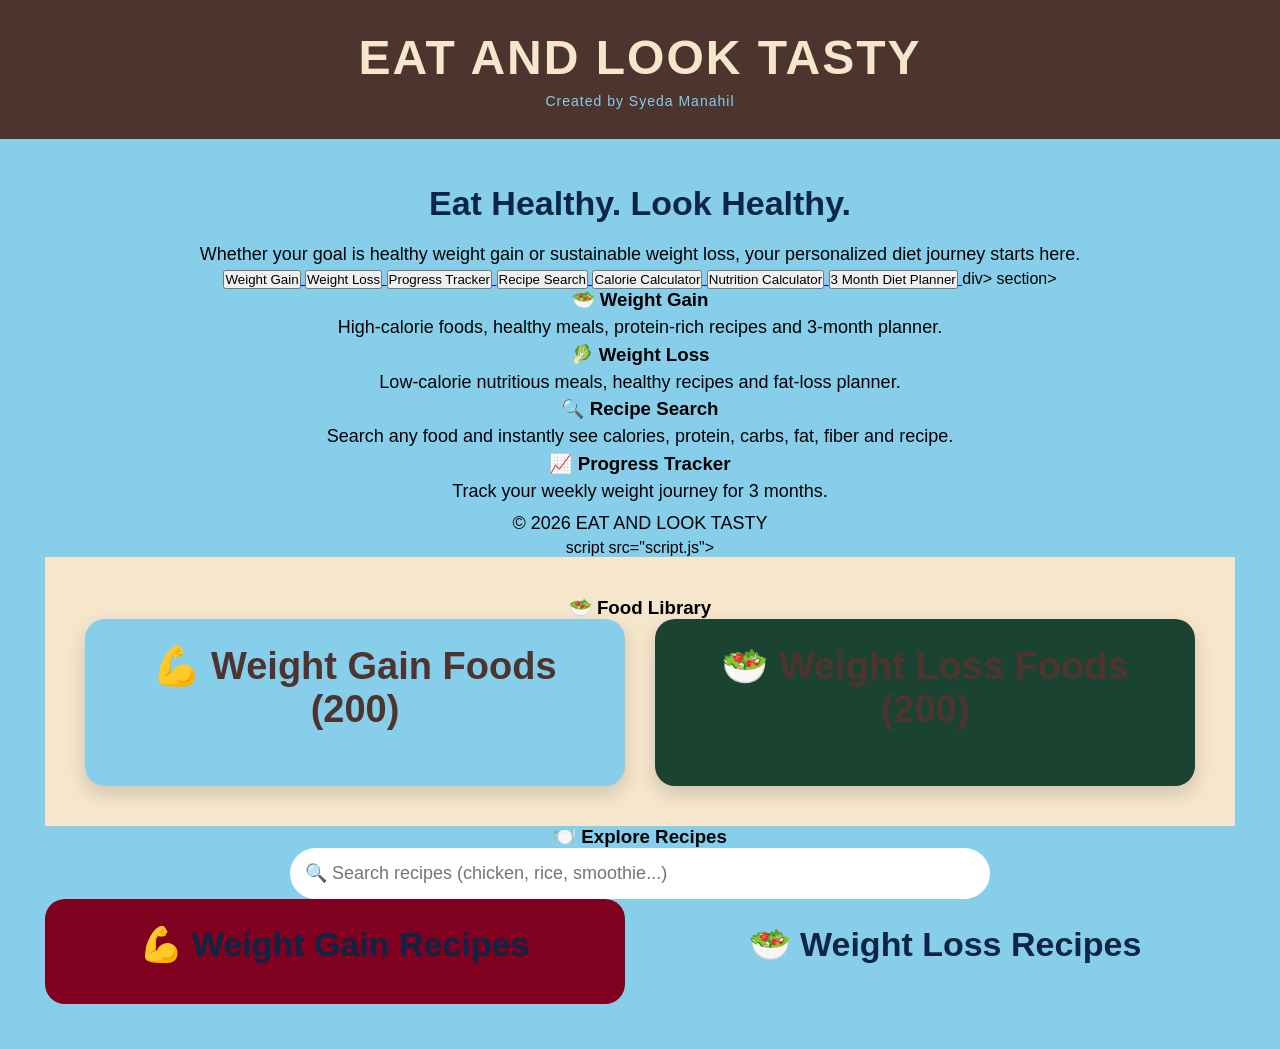
==== index.html @ 9076a367 "index.html" ====
<!DOCTYPE html>
<html lang="en">
<head>
<meta charset="UTF-8">
<meta name="viewport" content="width=device-width, initial-scale=1.0">

<title>EAT AND LOOK TASTY</title>

<link rel="stylesheet" href="style.css">

<link href="https://fonts.googleapis.com/css2?family=Pacifico&family=Poppins:wght@300;400;600;700&display=swap" rel="stylesheet">
</head>

<body>

<header>

<h1>EAT AND LOOK TASTY</h1>

<p class="creator">
Created by Syeda Manahil
</p>

</header>

<section class="hero">

<h2>
Eat Healthy. Look Healthy.
</h2>

<p>

Whether your goal is healthy weight gain or sustainable weight loss,
your personalized diet journey starts here.

</p>

<div class="buttons">

<a href="weight-gain.html">
<button id="gainBtn">Weight Gain</button>
</a>

<a href="weight-loss.html">
<button id="lossBtn">Weight Loss</button>
</a>
<a href="progress.html">

<button>
Progress Tracker
</button>

</a>
<a href="search.html">

<button>
Recipe Search
</button>

</a>
<a href="calculator.html">

<button>
Calorie Calculator
</button>

</a>

<a href="calculator.html">

<button>
Nutrition Calculator
</button>

</a>
<a href="planner.html">

<button>
3 Month Diet Planner
</button>

</a>
div>

section>

<section class="features">

<div class="card">

<h3>🥗 Weight Gain</h3>

<p>

High-calorie foods, healthy meals,
protein-rich recipes and
3-month planner.

</p>

</div>


<div class="card">

<h3>🥬 Weight Loss</h3>

<p>

Low-calorie nutritious meals,
healthy recipes and
fat-loss planner.

</p>

</div>

<script src="food.js"></script>
<script src="script.js"></script>

<div class="card">

<h3>🔍 Recipe Search</h3>

<p>

Search any food and instantly see
calories,
protein,
carbs,
fat,
fiber and recipe.

</p>

</div>

<div class="card">

<h3>📈 Progress Tracker</h3>

<p>

Track your weekly weight journey
for 3 months.

</p>

</div>

</section>

<footer>

<p>

© 2026 EAT AND LOOK TASTY

</p>

</footer>
script src="script.js"></script>

<section class="food-library">

<h1>🥗 Food Library</h1>


<div class="food-columns">


<div class="food-box gain-food">

<h2>💪 Weight Gain Foods (200)</h2>

<div id="gainFoods">

</div>

</div>



<div class="food-box loss-food">

<h2>🥗 Weight Loss Foods (200)</h2>

<div id="lossFoods">

</div>

</div>


</div>

</section>
<section class="recipe-container">

<h1 class="recipe-title">🍽️ Explore Recipes</h1>

<div class="search-area">

<input 
type="text" 
id="recipeSearch"
placeholder="🔍 Search recipes (chicken, rice, smoothie...)"
onkeyup="searchRecipes()"
>

</div>
<div class="recipe-columns">

<!-- WEIGHT GAIN SIDE -->
<div class="recipe-box gain-box">

<h2>💪 Weight Gain Recipes</h2>

<div id="gainRecipes" class="recipe-grid">
<!-- Recipes will appear here automatically -->
</div>

</div>



<!-- WEIGHT LOSS SIDE -->
<div class="recipe-box loss-box">

<h2>🥗 Weight Loss Recipes</h2>

<div id="lossRecipes" class="recipe-grid">
<!-- Recipes will appear here automatically -->
</div>

</div>


</div>


<!-- POPUP DETAILS -->

<div id="recipePopup" class="popup">

<div class="popup-content">

<span onclick="closeRecipe()" class="close">×</span>

<h2 id="recipeName"></h2>

<p id="recipeInfo"></p>

</div>

</div>


</section>
<!-- Recipe database -->
<script src="recipes.js"></script>

<!-- Main website functions -->
<script src="script.js"></script>

</body>
</html>
---- style.css ----
/* ===========================
   EAT AND LOOK TASTY
   Created by Syeda Manahil
=========================== */

*{
margin:0;
padding:0;
box-sizing:border-box;
font-family:Arial,Helvetica,sans-serif;
}

body{
background:#F5E6CC;
color:#000;
}

/* Header */

header{
background:#4E342E;
padding:30px;
text-align:center;
box-shadow:0 5px 15px rgba(0,0,0,.25);
}

header h1{
font-size:48px;
color:#F5E6CC;
font-weight:900;
letter-spacing:2px;
}

.creator{
color:#87CEEB;
font-size:14px;
margin-top:8px;
letter-spacing:1px;
}

/* Hero */

.hero{
background:#87CEEB;
padding:45px;
text-align:center;
}

.hero h2{
font-size:34px;
margin-bottom:15px;
color:#0B2545;
}

.hero p{
font-size:18px;
max-width:900px;
margin:auto;
line-height:1.8;
}

/* Search */

.search-section{
background:#800020;
padding:35px;
text-align:center;
}

.search-section h2{
color:white;
margin-bottom:20px;
}

#recipeSearch{
width:70%;
max-width:700px;
padding:15px;
border:none;
border-radius:50px;
font-size:18px;
outline:none;
}

#searchBtn{
margin-top:20px;
padding:14px 40px;
border:none;
border-radius:40px;
background:#1B4332;
color:white;
font-size:18px;
cursor:pointer;
font-weight:bold;
transition:.3s;
}

#searchBtn:hover{
transform:scale(1.05);
}

/* Planner */

.planner{
padding:40px;
background:#F5E6CC;
text-align:center;
}

.planner h2{
color:#4E342E;
margin-bottom:25px;
}

.planner input,
.planner select{
width:90%;
max-width:500px;
display:block;
margin:12px auto;
padding:15px;
border-radius:15px;
border:2px solid #4E342E;
font-size:16px;
}

#planBtn{
padding:15px 45px;
border:none;
border-radius:35px;
background:#0B2545;
color:white;
font-size:18px;
cursor:pointer;
font-weight:bold;
transition:.3s;
}

#planBtn:hover{
background:#1B4332;
}
/* ===========================
FOOD LIBRARY
=========================== */

.food-library{

padding:40px;
background:#F5E6CC;

}

.food-library h2{

text-align:center;
font-size:38px;
color:#4E342E;
margin-bottom:30px;

}

.food-columns{

display:flex;
gap:30px;
flex-wrap:wrap;

}

.food-box{

flex:1;
min-width:320px;
padding:25px;
border-radius:20px;
box-shadow:0 8px 20px rgba(0,0,0,.15);

}

.food-box:first-child{

background:#87CEEB;

}

.food-box:last-child{

background:#1B4332;
color:white;

}

.food-box h3{

text-align:center;
margin-bottom:20px;
font-size:28px;

}

.food-card{

background:white;
color:black;
padding:15px;
margin-bottom:12px;
border-radius:12px;
cursor:pointer;
font-weight:bold;
transition:.3s;

}

.food-card:hover{

background:#4E342E;
color:white;
transform:translateY(-4px);

}

/* ===========================
RECIPE LIBRARY
=========================== */

.recipe-library{

padding:40px;
background:#0B2545;

}

.recipe-library h2{

text-align:center;
color:white;
font-size:38px;
margin-bottom:30px;

}

.recipe-columns{

display:flex;
gap:30px;
flex-wrap:wrap;

}

.recipe-box{

flex:1;
min-width:320px;
padding:25px;
border-radius:20px;

}

.recipe-box:first-child{

background:#800020;

}

.recipe-box:last-child{

background:#87CEEB;

}

.recipe-box h3{

text-align:center;
margin-bottom:20px;
font-size:28px;
color:white;

}

.recipe-box:last-child h3{

color:black;

}

.recipe-card{

background:#F5E6CC;
padding:15px;
margin-bottom:12px;
border-radius:15px;
cursor:pointer;
font-weight:bold;
transition:.3s;

}

.recipe-card:hover{

background:#4E342E;
color:white;
transform:scale(1.03);

}

/* ===========================
POPUP
=========================== */

.popup{

display:none;
position:fixed;
left:0;
top:0;
width:100%;
height:100%;
background:rgba(0,0,0,.65);
z-index:999;

}

.popupContent{

background:white;
width:90%;
max-width:750px;
margin:50px auto;
padding:30px;
border-radius:20px;
max-height:85vh;
overflow:auto;

}

#closePopup{

float:right;
font-size:30px;
cursor:pointer;
font-weight:bold;

}

#popupTitle{

margin-bottom:20px;
color:#4E342E;

}

#popupBody{

line-height:1.8;
font-size:17px;

}

/* ===========================
PLAN RESULT
=========================== */

.result{

padding:40px;
background:#F5E6CC;

}

#planResult{

background:white;
padding:30px;
border-radius:20px;
box-shadow:0 8px 20px rgba(0,0,0,.12);

}

/* ===========================
MOBILE
=========================== */

@media(max-width:768px){

.food-columns,
.recipe-columns{

flex-direction:column;

}

header h1{

font-size:34px;

}

.hero h2{

font-size:26px;

}

#recipeSearch{

width:95%;

}

}
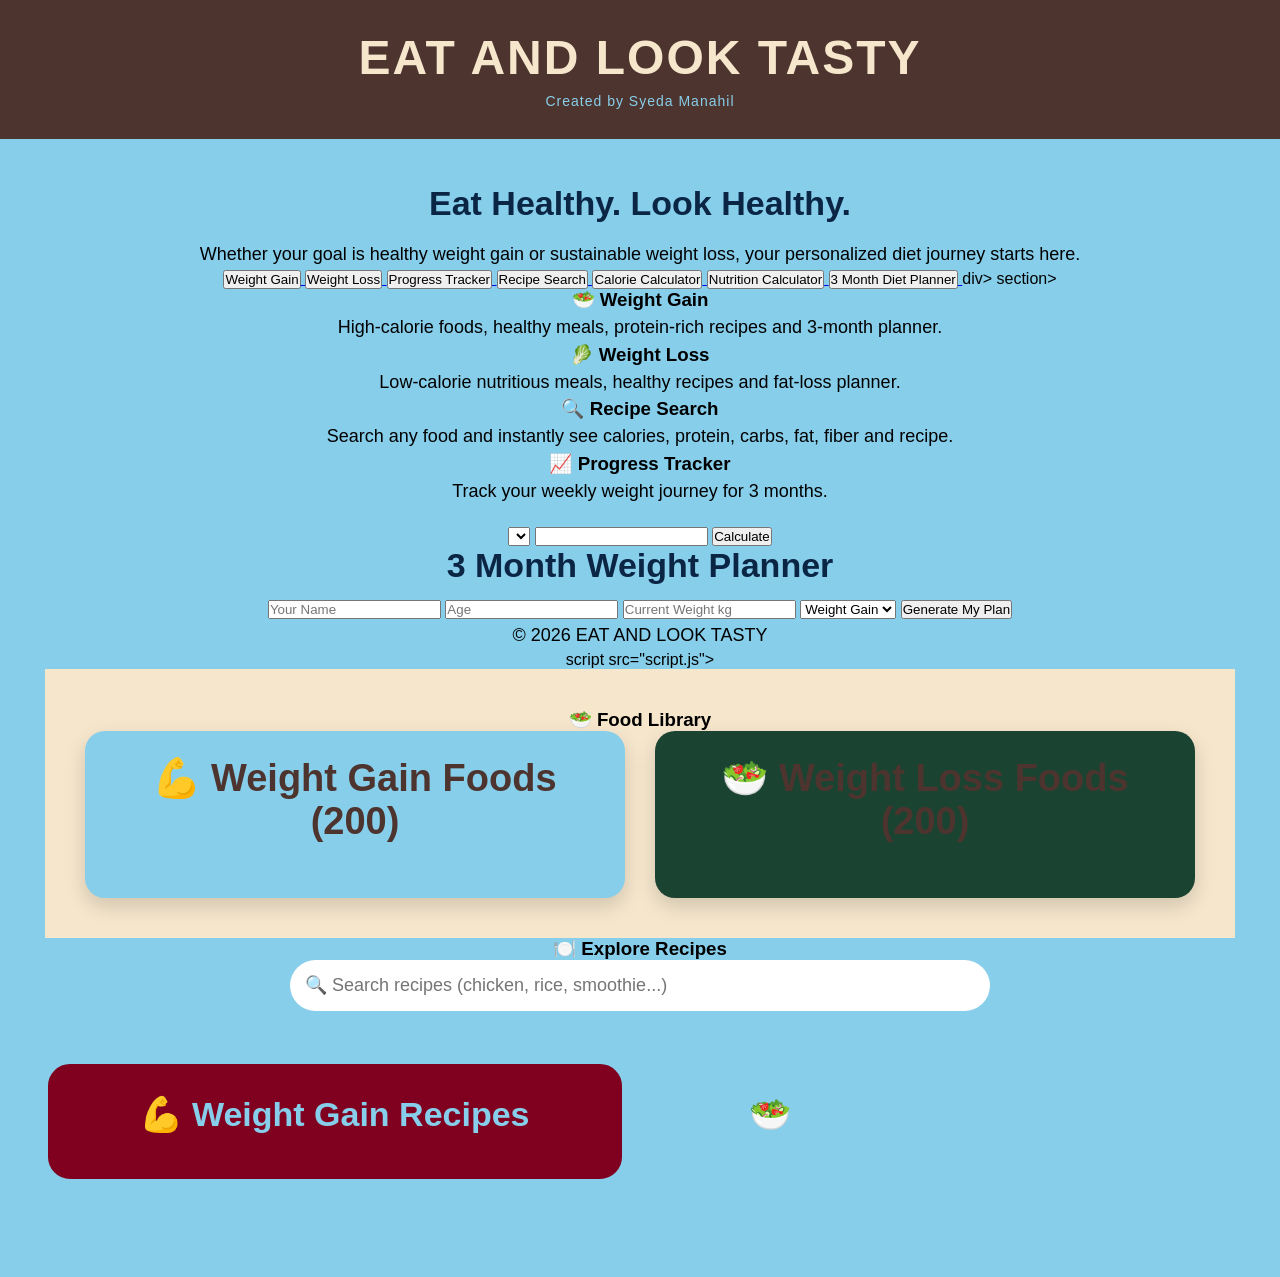
==== commit 76cef4a2: "index.html" ====
--- a/index.html
+++ b/index.html
@@ -151,6 +151,58 @@
 
 </section>
 
+<!-- Search Section -->
+
+<div id="searchResult"></div>
+
+
+
+<!-- Nutrition Calculator Section -->
+
+<select id="foodSelect"></select>
+
+<input id="quantity">
+
+<button onclick="calculateNutrition()">
+Calculate
+</button>
+
+<div id="nutritionResult"></div>
+
+
+
+<!-- PASTE PLANNER HTML HERE -->
+
+<h2>3 Month Weight Planner</h2>
+
+<input id="plannerName" placeholder="Your Name">
+
+<input id="plannerAge" placeholder="Age">
+
+<input id="plannerWeight" placeholder="Current Weight kg">
+
+<select id="plannerGoal">
+
+<option value="gain">
+Weight Gain
+</option>
+
+<option value="loss">
+Weight Loss
+</option>
+
+</select>
+
+<button onclick="generateProgressPlan()">
+Generate My Plan
+</button>
+
+<div id="plannerResult"></div>
+
+
+
+<!-- Footer comes after this -->
+
 <footer>
 
 <p>
--- a/style.css
+++ b/style.css
@@ -407,4 +407,253 @@
 
 }
 
+}
+
+ /* ================================
+   FOOD CARDS DESIGN
+   ================================ */
+
+
+.food-section{
+    display:grid;
+    grid-template-columns:repeat(auto-fit,minmax(220px,1fr));
+    gap:20px;
+    padding:20px;
+}
+
+
+
+.food-card{
+
+    background:#3b1f1f;
+    color:white;
+
+    border:2px solid #87ceeb;
+
+    border-radius:20px;
+
+    padding:20px;
+
+    cursor:pointer;
+
+    transition:0.3s;
+
+    box-shadow:0 5px 15px rgba(0,0,0,0.3);
+
+}
+
+
+
+.food-card:hover{
+
+    transform:translateY(-8px);
+
+    background:#5a252f;
+
+    border-color:#bdefff;
+
+}
+
+
+
+.food-card h3{
+
+    color:#87ceeb;
+
+    font-size:20px;
+
+    margin-bottom:10px;
+
+}
+
+
+
+.food-card p{
+
+    color:#ffe6cc;
+
+    font-size:15px;
+
+}
+
+
+
+
+/* ================================
+   RECIPE POPUP
+   ================================ */
+
+
+#recipeDetails{
+
+    display:none;
+
+    position:fixed;
+
+    top:0;
+
+    left:0;
+
+    width:100%;
+
+    height:100%;
+
+    background:rgba(0,0,0,0.7);
+
+    z-index:1000;
+
+    overflow:auto;
+
+    padding:30px;
+
+}
+
+
+
+.recipe-box{
+
+    max-width:650px;
+
+    margin:50px auto;
+
+    background:#2b1515;
+
+    color:white;
+
+    padding:30px;
+
+    border-radius:25px;
+
+    border:3px solid #87ceeb;
+
+    animation:popup 0.3s ease;
+
+}
+
+
+
+@keyframes popup{
+
+from{
+
+transform:scale(0.7);
+
+opacity:0;
+
+}
+
+to{
+
+transform:scale(1);
+
+opacity:1;
+
+}
+
+}
+
+
+
+.recipe-box h2{
+
+    color:#87ceeb;
+
+    text-align:center;
+
+}
+
+
+
+.recipe-box h3{
+
+    color:#ff9aa2;
+
+    margin-top:20px;
+
+}
+
+
+
+.recipe-box p{
+
+    line-height:1.6;
+
+    color:#f9e6d0;
+
+}
+
+
+
+/* Close Button */
+
+
+.recipe-box button{
+
+    background:#87ceeb;
+
+    color:#3b1f1f;
+
+    border:none;
+
+    padding:12px 25px;
+
+    border-radius:30px;
+
+    font-weight:bold;
+
+    cursor:pointer;
+
+    margin-top:20px;
+
+}
+
+
+
+.recipe-box button:hover{
+
+    background:#ff9aa2;
+
+}
+
+
+
+/* ================================
+   SEARCH RESULTS
+   ================================ */
+
+
+#searchResult{
+
+    display:grid;
+
+    grid-template-columns:
+    repeat(auto-fit,minmax(220px,1fr));
+
+    gap:15px;
+
+    margin-top:20px;
+
+}
+
+
+
+/* Mobile */
+
+@media(max-width:600px){
+
+.food-card{
+
+padding:15px;
+
+}
+
+
+.recipe-box{
+
+margin:20px auto;
+
+padding:20px;
+
+}
+
 }
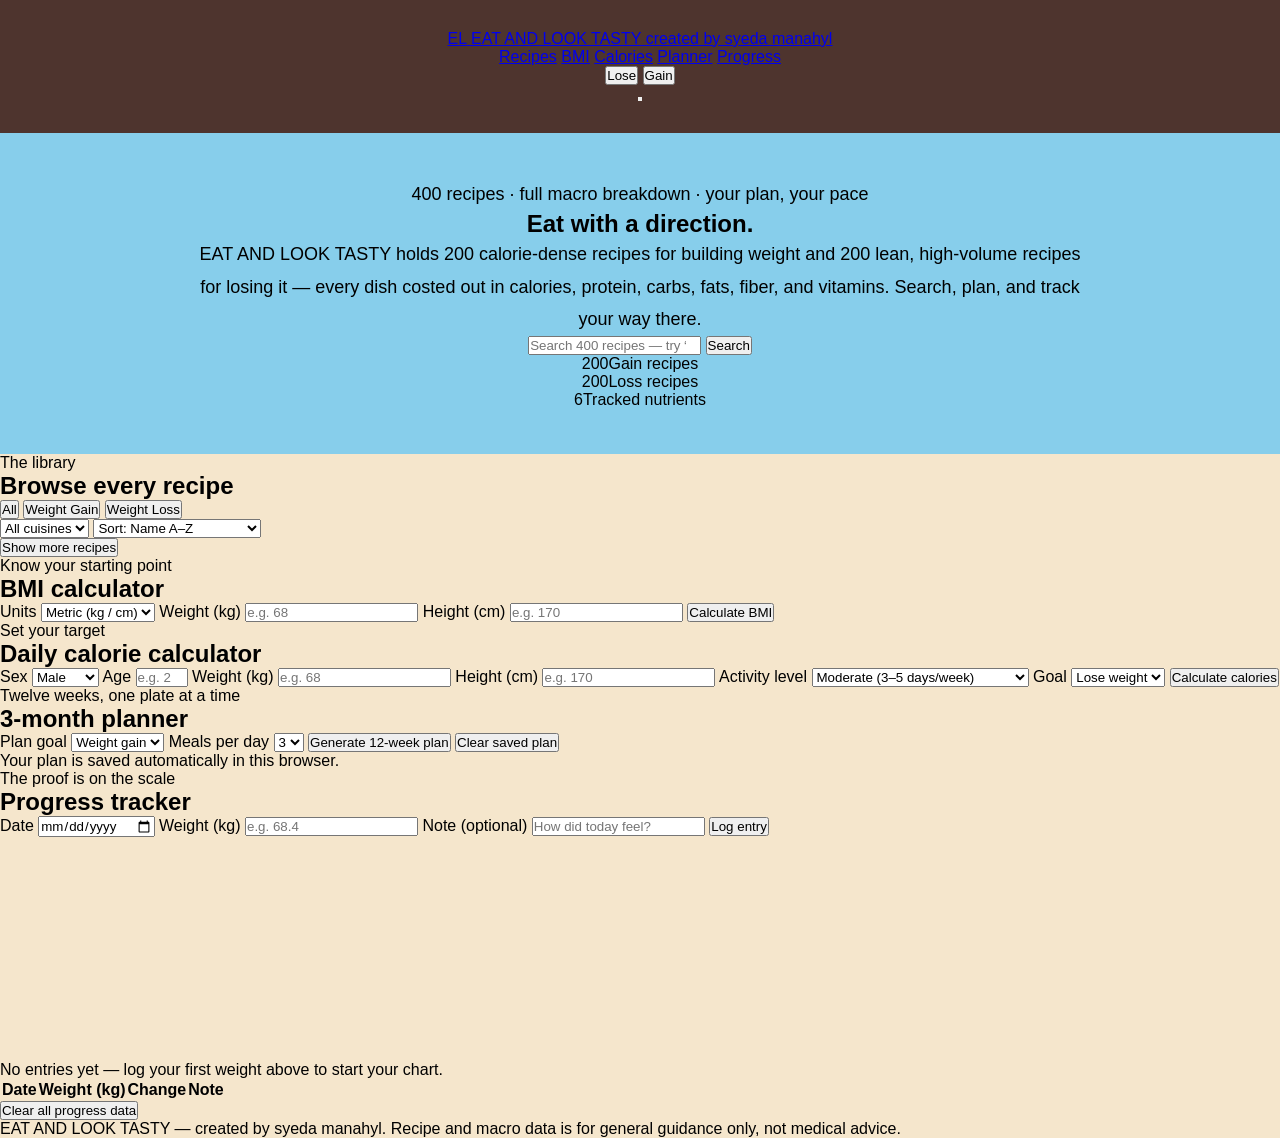
==== commit aefb9da6: "index.html" ====
--- a/index.html
+++ b/index.html
@@ -3,318 +3,259 @@
 <head>
 <meta charset="UTF-8">
 <meta name="viewport" content="width=device-width, initial-scale=1.0">
-
-<title>EAT AND LOOK TASTY</title>
-
+<title>EAT AND LOOK TASTY — Weight Gain &amp; Weight Loss Recipes</title>
+<link rel="preconnect" href="https://fonts.googleapis.com">
+<link href="https://fonts.googleapis.com/css2?family=Fraunces:ital,opsz,wght@0,9..144,400;0,9..144,600;0,9..144,700;1,9..144,500&family=Inter:wght@400;500;600;700&family=JetBrains+Mono:wght@400;500;700&display=swap" rel="stylesheet">
 <link rel="stylesheet" href="style.css">
-
-<link href="https://fonts.googleapis.com/css2?family=Pacifico&family=Poppins:wght@300;400;600;700&display=swap" rel="stylesheet">
 </head>
-
 <body>
 
-<header>
-
-<h1>EAT AND LOOK TASTY</h1>
-
-<p class="creator">
-Created by Syeda Manahil
-</p>
-
+<!-- ============ HEADER ============ -->
+<header class="site-header">
+  <div class="header-inner">
+    <a href="#top" class="brand">
+      <span class="brand-mark">EL</span>
+      <span class="brand-text">
+        <span class="brand-name">EAT AND LOOK TASTY</span>
+        <span class="brand-credit">created by syeda manahyl</span>
+      </span>
+    </a>
+
+    <nav class="main-nav" id="mainNav">
+      <a href="#recipes">Recipes</a>
+      <a href="#bmi">BMI</a>
+      <a href="#calories">Calories</a>
+      <a href="#planner">Planner</a>
+      <a href="#progress">Progress</a>
+    </nav>
+
+    <div class="mode-dial" role="group" aria-label="Goal mode">
+      <button type="button" class="dial-btn active" data-mode="loss" id="btnModeLoss">Lose</button>
+      <span class="dial-track" aria-hidden="true"><span class="dial-thumb" id="dialThumb"></span></span>
+      <button type="button" class="dial-btn" data-mode="gain" id="btnModeGain">Gain</button>
+    </div>
+
+    <button class="nav-toggle" id="navToggle" aria-label="Toggle menu" aria-expanded="false">
+      <span></span><span></span><span></span>
+    </button>
+  </div>
 </header>
 
-<section class="hero">
-
-<h2>
-Eat Healthy. Look Healthy.
-</h2>
-
-<p>
-
-Whether your goal is healthy weight gain or sustainable weight loss,
-your personalized diet journey starts here.
-
-</p>
-
-<div class="buttons">
-
-<a href="weight-gain.html">
-<button id="gainBtn">Weight Gain</button>
-</a>
-
-<a href="weight-loss.html">
-<button id="lossBtn">Weight Loss</button>
-</a>
-<a href="progress.html">
-
-<button>
-Progress Tracker
-</button>
-
-</a>
-<a href="search.html">
-
-<button>
-Recipe Search
-</button>
-
-</a>
-<a href="calculator.html">
-
-<button>
-Calorie Calculator
-</button>
-
-</a>
-
-<a href="calculator.html">
-
-<button>
-Nutrition Calculator
-</button>
-
-</a>
-<a href="planner.html">
-
-<button>
-3 Month Diet Planner
-</button>
-
-</a>
-div>
-
-section>
-
-<section class="features">
-
-<div class="card">
-
-<h3>🥗 Weight Gain</h3>
-
-<p>
-
-High-calorie foods, healthy meals,
-protein-rich recipes and
-3-month planner.
-
-</p>
-
+<!-- ============ HERO ============ -->
+<section class="hero" id="top">
+  <div class="hero-inner">
+    <p class="eyebrow">400 recipes · full macro breakdown · your plan, your pace</p>
+    <h1 class="hero-title">Eat with a <span class="accent-swap">direction</span>.</h1>
+    <p class="hero-sub">
+      EAT AND LOOK TASTY holds 200 calorie-dense recipes for building weight and 200 lean, high-volume recipes for losing it —
+      every dish costed out in calories, protein, carbs, fats, fiber, and vitamins. Search, plan, and track your way there.
+    </p>
+
+    <form class="search-form" id="searchForm" role="search">
+      <input type="search" id="searchInput" placeholder="Search 400 recipes — try “salmon”, “high fiber”, “Thai”…" aria-label="Search recipes">
+      <button type="submit">Search</button>
+    </form>
+
+    <div class="hero-stats">
+      <div><span class="stat-num" id="statGain">200</span><span class="stat-label">Gain recipes</span></div>
+      <div><span class="stat-num" id="statLoss">200</span><span class="stat-label">Loss recipes</span></div>
+      <div><span class="stat-num">6</span><span class="stat-label">Tracked nutrients</span></div>
+    </div>
+  </div>
+</section>
+
+<!-- ============ RECIPES ============ -->
+<section class="section" id="recipes">
+  <div class="section-inner">
+    <div class="section-head">
+      <div>
+        <p class="eyebrow">The library</p>
+        <h2>Browse every recipe</h2>
+      </div>
+      <div class="filter-row">
+        <div class="seg-toggle" id="segToggle">
+          <button type="button" class="seg-btn active" data-filter="all">All</button>
+          <button type="button" class="seg-btn" data-filter="gain">Weight Gain</button>
+          <button type="button" class="seg-btn" data-filter="loss">Weight Loss</button>
+        </div>
+        <select id="cuisineFilter" aria-label="Filter by cuisine">
+          <option value="">All cuisines</option>
+        </select>
+        <select id="sortFilter" aria-label="Sort recipes">
+          <option value="name">Sort: Name A–Z</option>
+          <option value="cal-asc">Sort: Calories (low–high)</option>
+          <option value="cal-desc">Sort: Calories (high–low)</option>
+          <option value="protein-desc">Sort: Protein (high–low)</option>
+        </select>
+      </div>
+    </div>
+
+    <p class="result-count" id="resultCount"></p>
+    <div class="recipe-grid" id="recipeGrid" aria-live="polite"></div>
+    <button class="load-more" id="loadMoreBtn">Show more recipes</button>
+  </div>
+</section>
+
+<!-- ============ BMI ============ -->
+<section class="section alt" id="bmi">
+  <div class="section-inner narrow">
+    <p class="eyebrow">Know your starting point</p>
+    <h2>BMI calculator</h2>
+    <div class="tool-card">
+      <div class="tool-grid">
+        <label>Units
+          <select id="bmiUnits">
+            <option value="metric">Metric (kg / cm)</option>
+            <option value="imperial">Imperial (lb / in)</option>
+          </select>
+        </label>
+        <label id="bmiWeightLabel">Weight (kg)
+          <input type="number" id="bmiWeight" min="1" step="0.1" placeholder="e.g. 68">
+        </label>
+        <label id="bmiHeightLabel">Height (cm)
+          <input type="number" id="bmiHeight" min="1" step="0.1" placeholder="e.g. 170">
+        </label>
+        <button type="button" class="primary-btn" id="bmiCalcBtn">Calculate BMI</button>
+      </div>
+      <div class="result-panel" id="bmiResult" hidden>
+        <div class="result-number" id="bmiNumber">--</div>
+        <div class="result-tag" id="bmiCategory">--</div>
+        <div class="bmi-scale" id="bmiScale">
+          <div class="bmi-scale-fill" id="bmiScaleFill"></div>
+          <div class="bmi-scale-marker" id="bmiScaleMarker"></div>
+        </div>
+        <p class="fine-print">BMI is a screening tool, not a diagnosis. It doesn't account for muscle mass, frame, age, or sex-specific differences.</p>
+      </div>
+    </div>
+  </div>
+</section>
+
+<!-- ============ CALORIES ============ -->
+<section class="section" id="calories">
+  <div class="section-inner narrow">
+    <p class="eyebrow">Set your target</p>
+    <h2>Daily calorie calculator</h2>
+    <div class="tool-card">
+      <div class="tool-grid">
+        <label>Sex
+          <select id="calSex">
+            <option value="male">Male</option>
+            <option value="female">Female</option>
+          </select>
+        </label>
+        <label>Age
+          <input type="number" id="calAge" min="10" max="100" placeholder="e.g. 28">
+        </label>
+        <label>Weight (kg)
+          <input type="number" id="calWeight" min="1" step="0.1" placeholder="e.g. 68">
+        </label>
+        <label>Height (cm)
+          <input type="number" id="calHeight" min="1" step="0.1" placeholder="e.g. 170">
+        </label>
+        <label>Activity level
+          <select id="calActivity">
+            <option value="1.2">Sedentary (little/no exercise)</option>
+            <option value="1.375">Light (1–3 days/week)</option>
+            <option value="1.55" selected>Moderate (3–5 days/week)</option>
+            <option value="1.725">Active (6–7 days/week)</option>
+            <option value="1.9">Very active (physical job/training)</option>
+          </select>
+        </label>
+        <label>Goal
+          <select id="calGoal">
+            <option value="loss">Lose weight</option>
+            <option value="gain">Gain weight</option>
+            <option value="maintain">Maintain</option>
+          </select>
+        </label>
+        <button type="button" class="primary-btn" id="calCalcBtn">Calculate calories</button>
+      </div>
+      <div class="result-panel" id="calResult" hidden>
+        <div class="cal-summary">
+          <div><span class="result-number" id="calMaintain">--</span><span class="result-tag">Maintenance / day</span></div>
+          <div><span class="result-number" id="calTarget">--</span><span class="result-tag" id="calTargetLabel">Target / day</span></div>
+        </div>
+        <p class="fine-print" id="calMacroNote"></p>
+      </div>
+    </div>
+  </div>
+</section>
+
+<!-- ============ PLANNER ============ -->
+<section class="section alt" id="planner">
+  <div class="section-inner">
+    <p class="eyebrow">Twelve weeks, one plate at a time</p>
+    <h2>3-month planner</h2>
+    <div class="tool-card">
+      <div class="tool-grid">
+        <label>Plan goal
+          <select id="plannerGoal">
+            <option value="gain">Weight gain</option>
+            <option value="loss">Weight loss</option>
+          </select>
+        </label>
+        <label>Meals per day
+          <select id="plannerMeals">
+            <option value="2">2</option>
+            <option value="3" selected>3</option>
+            <option value="4">4</option>
+          </select>
+        </label>
+        <button type="button" class="primary-btn" id="plannerGenBtn">Generate 12-week plan</button>
+        <button type="button" class="ghost-btn" id="plannerClearBtn">Clear saved plan</button>
+      </div>
+      <p class="fine-print" id="plannerNote">Your plan is saved automatically in this browser.</p>
+      <div class="planner-weeks" id="plannerWeeks"></div>
+    </div>
+  </div>
+</section>
+
+<!-- ============ PROGRESS ============ -->
+<section class="section" id="progress">
+  <div class="section-inner narrow">
+    <p class="eyebrow">The proof is on the scale</p>
+    <h2>Progress tracker</h2>
+    <div class="tool-card">
+      <form class="tool-grid" id="progressForm">
+        <label>Date
+          <input type="date" id="progDate" required>
+        </label>
+        <label>Weight (kg)
+          <input type="number" id="progWeight" step="0.1" min="1" required placeholder="e.g. 68.4">
+        </label>
+        <label>Note (optional)
+          <input type="text" id="progNote" placeholder="How did today feel?">
+        </label>
+        <button type="submit" class="primary-btn">Log entry</button>
+      </form>
+
+      <div class="progress-chart-wrap">
+        <canvas id="progressChart" height="220"></canvas>
+        <p class="empty-state" id="progressEmpty">No entries yet — log your first weight above to start your chart.</p>
+      </div>
+
+      <table class="progress-table" id="progressTable">
+        <thead><tr><th>Date</th><th>Weight (kg)</th><th>Change</th><th>Note</th><th></th></tr></thead>
+        <tbody id="progressTableBody"></tbody>
+      </table>
+      <button class="ghost-btn" id="progressClearBtn">Clear all progress data</button>
+    </div>
+  </div>
+</section>
+
+<!-- ============ RECIPE MODAL ============ -->
+<div class="modal-overlay" id="modalOverlay" hidden>
+  <div class="modal" role="dialog" aria-modal="true" aria-labelledby="modalTitle">
+    <button class="modal-close" id="modalClose" aria-label="Close recipe">×</button>
+    <div class="modal-body" id="modalBody"></div>
+  </div>
 </div>
 
-
-<div class="card">
-
-<h3>🥬 Weight Loss</h3>
-
-<p>
-
-Low-calorie nutritious meals,
-healthy recipes and
-fat-loss planner.
-
-</p>
-
-</div>
-
-<script src="food.js"></script>
+<footer class="site-footer">
+  <p>EAT AND LOOK TASTY — created by syeda manahyl. Recipe and macro data is for general guidance only, not medical advice.</p>
+</footer>
+
+<script src="foods.js"></script>
 <script src="script.js"></script>
-
-<div class="card">
-
-<h3>🔍 Recipe Search</h3>
-
-<p>
-
-Search any food and instantly see
-calories,
-protein,
-carbs,
-fat,
-fiber and recipe.
-
-</p>
-
-</div>
-
-<div class="card">
-
-<h3>📈 Progress Tracker</h3>
-
-<p>
-
-Track your weekly weight journey
-for 3 months.
-
-</p>
-
-</div>
-
-</section>
-
-<!-- Search Section -->
-
-<div id="searchResult"></div>
-
-
-
-<!-- Nutrition Calculator Section -->
-
-<select id="foodSelect"></select>
-
-<input id="quantity">
-
-<button onclick="calculateNutrition()">
-Calculate
-</button>
-
-<div id="nutritionResult"></div>
-
-
-
-<!-- PASTE PLANNER HTML HERE -->
-
-<h2>3 Month Weight Planner</h2>
-
-<input id="plannerName" placeholder="Your Name">
-
-<input id="plannerAge" placeholder="Age">
-
-<input id="plannerWeight" placeholder="Current Weight kg">
-
-<select id="plannerGoal">
-
-<option value="gain">
-Weight Gain
-</option>
-
-<option value="loss">
-Weight Loss
-</option>
-
-</select>
-
-<button onclick="generateProgressPlan()">
-Generate My Plan
-</button>
-
-<div id="plannerResult"></div>
-
-
-
-<!-- Footer comes after this -->
-
-<footer>
-
-<p>
-
-© 2026 EAT AND LOOK TASTY
-
-</p>
-
-</footer>
-script src="script.js"></script>
-
-<section class="food-library">
-
-<h1>🥗 Food Library</h1>
-
-
-<div class="food-columns">
-
-
-<div class="food-box gain-food">
-
-<h2>💪 Weight Gain Foods (200)</h2>
-
-<div id="gainFoods">
-
-</div>
-
-</div>
-
-
-
-<div class="food-box loss-food">
-
-<h2>🥗 Weight Loss Foods (200)</h2>
-
-<div id="lossFoods">
-
-</div>
-
-</div>
-
-
-</div>
-
-</section>
-<section class="recipe-container">
-
-<h1 class="recipe-title">🍽️ Explore Recipes</h1>
-
-<div class="search-area">
-
-<input 
-type="text" 
-id="recipeSearch"
-placeholder="🔍 Search recipes (chicken, rice, smoothie...)"
-onkeyup="searchRecipes()"
->
-
-</div>
-<div class="recipe-columns">
-
-<!-- WEIGHT GAIN SIDE -->
-<div class="recipe-box gain-box">
-
-<h2>💪 Weight Gain Recipes</h2>
-
-<div id="gainRecipes" class="recipe-grid">
-<!-- Recipes will appear here automatically -->
-</div>
-
-</div>
-
-
-
-<!-- WEIGHT LOSS SIDE -->
-<div class="recipe-box loss-box">
-
-<h2>🥗 Weight Loss Recipes</h2>
-
-<div id="lossRecipes" class="recipe-grid">
-<!-- Recipes will appear here automatically -->
-</div>
-
-</div>
-
-
-</div>
-
-
-<!-- POPUP DETAILS -->
-
-<div id="recipePopup" class="popup">
-
-<div class="popup-content">
-
-<span onclick="closeRecipe()" class="close">×</span>
-
-<h2 id="recipeName"></h2>
-
-<p id="recipeInfo"></p>
-
-</div>
-
-</div>
-
-
-</section>
-<!-- Recipe database -->
-<script src="recipes.js"></script>
-
-<!-- Main website functions -->
-<script src="script.js"></script>
-
 </body>
 </html>
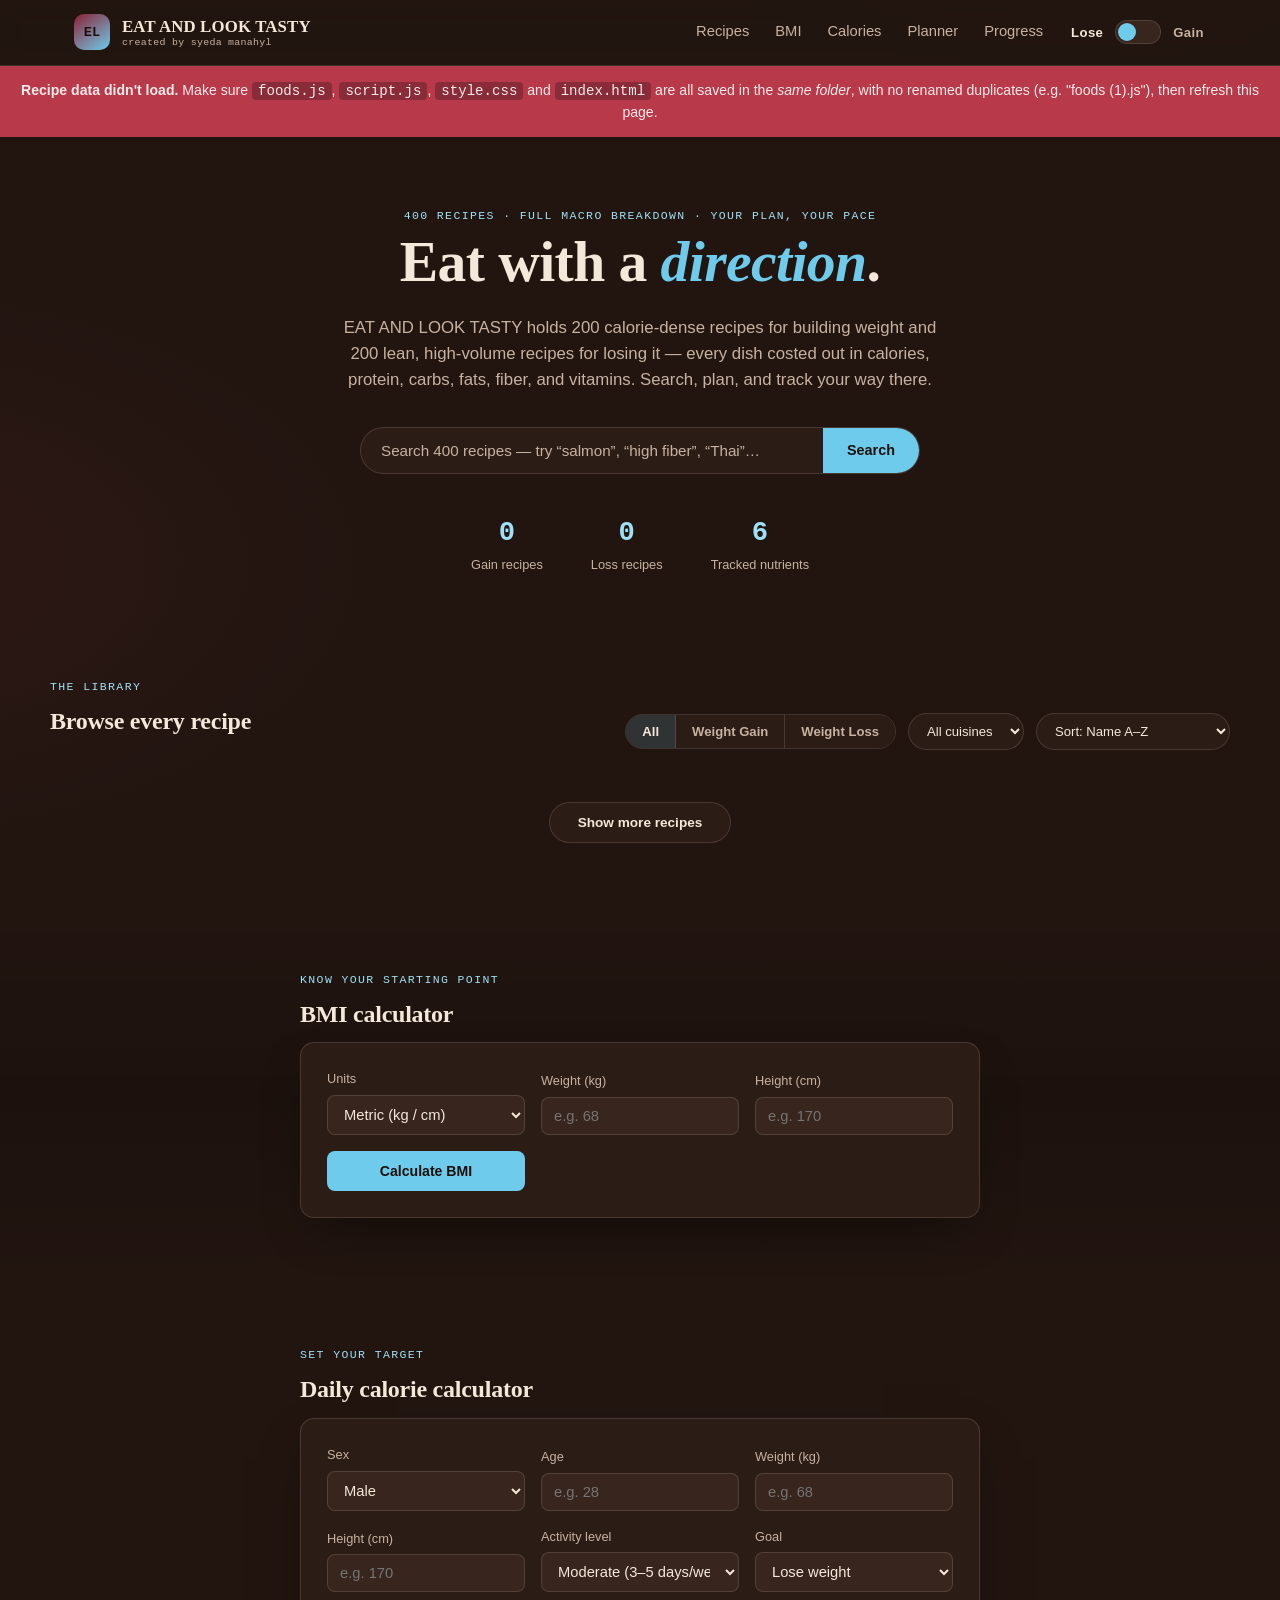
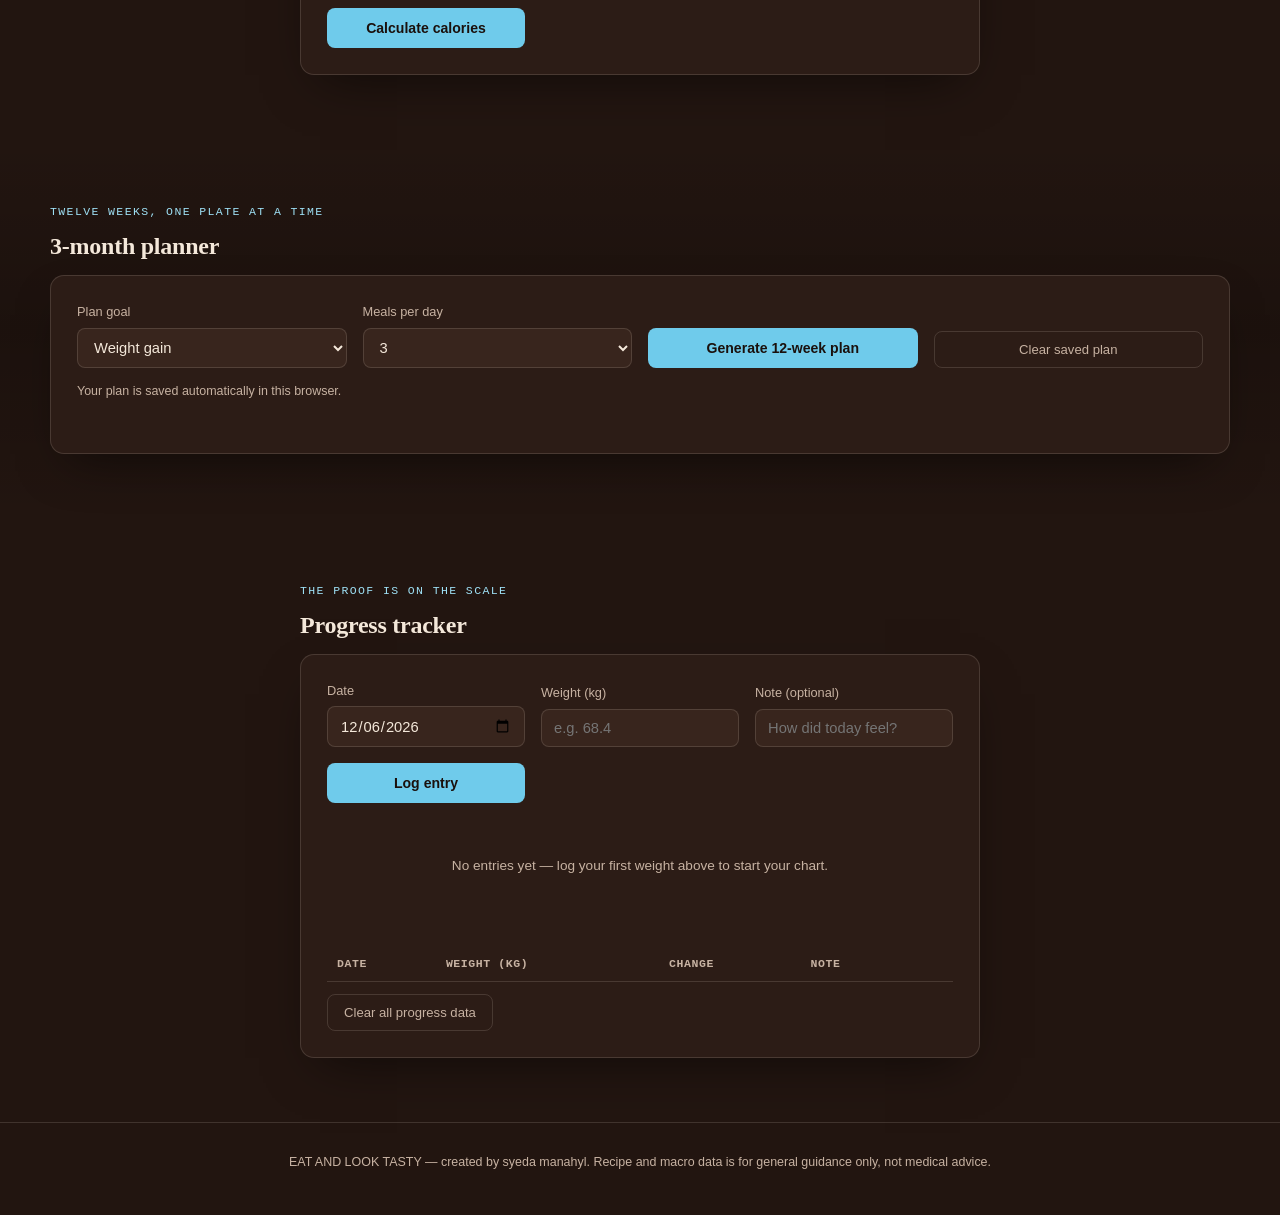
==== commit f31e4497: "Add files via upload" ====
--- a/index.html
+++ b/index.html
@@ -40,6 +40,14 @@
     </button>
   </div>
 </header>
+
+<!-- ============ DATA LOAD WARNING (hidden unless foods.js fails to load) ============ -->
+<div id="loadWarning" class="load-warning" hidden>
+  <strong>Recipe data didn't load.</strong>
+  Make sure <code>foods.js</code>, <code>script.js</code>, <code>style.css</code> and
+  <code>index.html</code> are all saved in the <em>same folder</em>, with no renamed
+  duplicates (e.g. "foods (1).js"), then refresh this page.
+</div>
 
 <!-- ============ HERO ============ -->
 <section class="hero" id="top">
--- a/style.css
+++ b/style.css
@@ -1,659 +1,316 @@
-/* ===========================
-   EAT AND LOOK TASTY
-   Created by Syeda Manahil
-=========================== */
-
-*{
-margin:0;
-padding:0;
-box-sizing:border-box;
-font-family:Arial,Helvetica,sans-serif;
-}
-
+/* ===================================================================
+   FUEL TABLE — design tokens
+   Dark brown ground, sky blue = Lose mode accent, maroon = Gain mode accent
+=================================================================== */
+:root{
+  --bg:            #221510;
+  --bg-panel:      #2C1C16;
+  --bg-panel-2:    #38251D;
+  --line:          rgba(243,230,216,0.14);
+  --cream:         #F4E8DA;
+  --muted:         #C7B2A2;
+  --maroon:        #8C2233;
+  --maroon-2:      #B7394A;
+  --sky:           #6FCBEB;
+  --sky-2:         #9EE0F5;
+  --accent:        var(--sky);
+  --accent-2:      var(--sky-2);
+  --accent-soft:   rgba(111,203,235,0.16);
+  --font-display:  'Fraunces', Georgia, serif;
+  --font-body:     'Inter', -apple-system, BlinkMacSystemFont, sans-serif;
+  --font-mono:     'JetBrains Mono', 'Courier New', monospace;
+  --radius:        14px;
+  --radius-sm:     8px;
+  --shadow:        0 20px 50px -20px rgba(0,0,0,0.6);
+}
+
+body.mode-gain{
+  --accent: var(--maroon-2);
+  --accent-2: var(--maroon);
+  --accent-soft: rgba(183,57,74,0.18);
+}
+
+*{ box-sizing:border-box; }
+html{ scroll-behavior:smooth; }
 body{
-background:#F5E6CC;
-color:#000;
-}
-
-/* Header */
-
-header{
-background:#4E342E;
-padding:30px;
-text-align:center;
-box-shadow:0 5px 15px rgba(0,0,0,.25);
-}
-
-header h1{
-font-size:48px;
-color:#F5E6CC;
-font-weight:900;
-letter-spacing:2px;
-}
-
-.creator{
-color:#87CEEB;
-font-size:14px;
-margin-top:8px;
-letter-spacing:1px;
-}
-
-/* Hero */
-
-.hero{
-background:#87CEEB;
-padding:45px;
-text-align:center;
-}
-
-.hero h2{
-font-size:34px;
-margin-bottom:15px;
-color:#0B2545;
-}
-
-.hero p{
-font-size:18px;
-max-width:900px;
-margin:auto;
-line-height:1.8;
-}
-
-/* Search */
-
-.search-section{
-background:#800020;
-padding:35px;
-text-align:center;
-}
-
-.search-section h2{
-color:white;
-margin-bottom:20px;
-}
-
-#recipeSearch{
-width:70%;
-max-width:700px;
-padding:15px;
-border:none;
-border-radius:50px;
-font-size:18px;
-outline:none;
-}
-
-#searchBtn{
-margin-top:20px;
-padding:14px 40px;
-border:none;
-border-radius:40px;
-background:#1B4332;
-color:white;
-font-size:18px;
-cursor:pointer;
-font-weight:bold;
-transition:.3s;
-}
-
-#searchBtn:hover{
-transform:scale(1.05);
-}
+  margin:0;
+  background:
+    radial-gradient(1200px 600px at 90% -10%, rgba(111,203,235,0.07), transparent 60%),
+    radial-gradient(900px 500px at -10% 20%, rgba(183,57,74,0.08), transparent 55%),
+    var(--bg);
+  color:var(--cream);
+  font-family:var(--font-body);
+  line-height:1.55;
+  transition:background 0.4s ease;
+}
+h1,h2,h3{ font-family:var(--font-display); font-weight:700; margin:0 0 0.4em; letter-spacing:-0.01em; }
+p{ margin:0 0 1em; }
+a{ color:inherit; text-decoration:none; }
+img{ max-width:100%; display:block; }
+button{ font-family:inherit; cursor:pointer; }
+input,select{ font-family:inherit; }
+
+.eyebrow{
+  font-family:var(--font-mono);
+  text-transform:uppercase;
+  letter-spacing:0.12em;
+  font-size:0.72rem;
+  color:var(--accent-2);
+  margin-bottom:0.6em;
+}
+
+/* ===================== HEADER ===================== */
+.site-header{
+  position:sticky; top:0; z-index:40;
+  background:rgba(34,21,16,0.86);
+  backdrop-filter:blur(10px);
+  border-bottom:1px solid var(--line);
+}
+.header-inner{
+  max-width:1180px; margin:0 auto; padding:14px 24px;
+  display:flex; align-items:center; gap:24px;
+}
+.brand{ display:flex; align-items:center; gap:12px; margin-right:auto; }
+.brand-mark{
+  flex-shrink:0;
+  width:36px; height:36px; border-radius:10px;
+  background:linear-gradient(145deg, var(--maroon), var(--sky));
+  display:flex; align-items:center; justify-content:center;
+  font-family:var(--font-mono); font-weight:700; font-size:0.85rem; color:#1a100c;
+}
+.brand-text{ display:flex; flex-direction:column; gap:1px; line-height:1.15; }
+.brand-name{ font-family:var(--font-display); font-weight:700; font-size:1.05rem; letter-spacing:0.01em; }
+.brand-credit{ font-family:var(--font-mono); font-size:0.62rem; color:var(--muted); letter-spacing:0.03em; }
+
+.main-nav{ display:flex; gap:22px; }
+.main-nav a{
+  font-size:0.92rem; color:var(--muted); padding:6px 2px;
+  border-bottom:2px solid transparent;
+}
+.main-nav a:hover{ color:var(--cream); border-color:var(--accent); }
+
+.mode-dial{ display:flex; align-items:center; gap:10px; }
+.dial-btn{
+  background:none; border:none; color:var(--muted);
+  font-size:0.82rem; font-weight:600; letter-spacing:0.03em;
+  padding:4px 2px;
+}
+.dial-btn.active{ color:var(--cream); }
+.dial-track{
+  position:relative; width:46px; height:24px; border-radius:20px;
+  background:var(--bg-panel-2); border:1px solid var(--line); display:inline-block;
+}
+.dial-thumb{
+  position:absolute; top:2px; left:2px; width:18px; height:18px; border-radius:50%;
+  background:var(--sky); transition:left 0.25s ease, background 0.25s ease;
+}
+body.mode-gain .dial-thumb{ left:24px; background:var(--maroon-2); }
+
+.nav-toggle{ display:none; flex-direction:column; gap:4px; background:none; border:none; padding:6px; }
+.nav-toggle span{ width:22px; height:2px; background:var(--cream); display:block; }
+
+/* ===================== HERO ===================== */
+.hero{ padding:70px 24px 40px; }
+.hero-inner{ max-width:820px; margin:0 auto; text-align:center; }
+.hero-title{ font-size:clamp(2.2rem, 5.5vw, 3.6rem); line-height:1.05; }
+.accent-swap{ color:var(--accent); font-style:italic; transition:color 0.4s ease; }
+.hero-sub{ color:var(--muted); font-size:1.05rem; max-width:620px; margin:0 auto 2em; }
+
+.search-form{
+  display:flex; max-width:560px; margin:0 auto 2.4em; gap:0;
+  border:1px solid var(--line); border-radius:999px; overflow:hidden;
+  background:var(--bg-panel);
+}
+.search-form input{
+  flex:1; border:none; background:none; color:var(--cream);
+  padding:14px 20px; font-size:0.95rem; outline:none;
+}
+.search-form input::placeholder{ color:var(--muted); }
+.search-form button{
+  border:none; padding:0 24px; background:var(--accent); color:#1a100c;
+  font-weight:700; font-size:0.9rem; transition:background 0.3s ease;
+}
+
+.hero-stats{ display:flex; justify-content:center; gap:48px; flex-wrap:wrap; }
+.hero-stats > div{ display:flex; flex-direction:column; align-items:center; }
+.stat-num{ font-family:var(--font-mono); font-size:1.7rem; font-weight:700; color:var(--accent-2); }
+.stat-label{ font-size:0.8rem; color:var(--muted); }
+
+/* ===================== SECTIONS ===================== */
+.section{ padding:64px 24px; }
+.section.alt{ background:linear-gradient(180deg, transparent, rgba(0,0,0,0.18), transparent); }
+.section-inner{ max-width:1180px; margin:0 auto; }
+.section-inner.narrow{ max-width:680px; }
+.section-head{
+  display:flex; justify-content:space-between; align-items:flex-end; gap:24px; flex-wrap:wrap;
+  margin-bottom:24px;
+}
+
+.filter-row{ display:flex; gap:12px; flex-wrap:wrap; align-items:center; }
+.seg-toggle{ display:flex; border:1px solid var(--line); border-radius:999px; overflow:hidden; }
+.seg-btn{
+  background:var(--bg-panel); border:none; color:var(--muted); padding:9px 16px;
+  font-size:0.82rem; font-weight:600; border-right:1px solid var(--line);
+}
+.seg-btn:last-child{ border-right:none; }
+.seg-btn.active{ background:var(--accent-soft); color:var(--cream); }
+
+select{
+  background:var(--bg-panel); color:var(--cream); border:1px solid var(--line);
+  border-radius:999px; padding:9px 14px; font-size:0.82rem;
+}
+
+.result-count{ color:var(--muted); font-size:0.85rem; margin-bottom:12px; }
+
+/* ===================== RECIPE GRID / CARDS ===================== */
+.recipe-grid{
+  display:grid; grid-template-columns:repeat(auto-fill, minmax(250px,1fr)); gap:16px;
+}
+.recipe-card{
+  background:var(--bg-panel); border:1px solid var(--line); border-radius:var(--radius);
+  padding:18px; text-align:left; color:var(--cream); display:flex; flex-direction:column; gap:10px;
+  transition:transform 0.2s ease, border-color 0.2s ease;
+}
+.recipe-card:hover{ transform:translateY(-3px); border-color:var(--accent); }
+.recipe-card .tag{
+  align-self:flex-start; font-family:var(--font-mono); font-size:0.65rem; text-transform:uppercase;
+  letter-spacing:0.08em; padding:3px 9px; border-radius:999px;
+}
+.tag.gain{ background:rgba(183,57,74,0.22); color:#F0A4AE; }
+.tag.loss{ background:rgba(111,203,235,0.2); color:#AFE4F5; }
+.recipe-card h3{ font-size:1.05rem; line-height:1.3; margin:0; }
+.recipe-card .rc-desc{ color:var(--muted); font-size:0.83rem; margin:0; flex:1; }
+
+.macro-bar{ display:flex; height:6px; border-radius:4px; overflow:hidden; background:var(--bg-panel-2); }
+.macro-bar span{ display:block; height:100%; }
+.macro-bar .p{ background:var(--sky); }
+.macro-bar .c{ background:#D8A34E; }
+.macro-bar .f{ background:var(--maroon-2); }
+
+.rc-meta{ display:flex; justify-content:space-between; font-family:var(--font-mono); font-size:0.72rem; color:var(--muted); }
+.rc-cal{ color:var(--accent-2); font-weight:700; }
+
+.load-more{
+  display:block; margin:28px auto 0; background:var(--bg-panel); color:var(--cream);
+  border:1px solid var(--line); border-radius:999px; padding:12px 28px; font-size:0.85rem; font-weight:600;
+}
+.load-more:hover{ border-color:var(--accent); }
+.load-more[hidden]{ display:none; }
+
+/* ===================== TOOL CARDS (BMI / calorie / planner / progress) ===================== */
+.tool-card{
+  background:var(--bg-panel); border:1px solid var(--line); border-radius:var(--radius);
+  padding:26px; box-shadow:var(--shadow);
+}
+.tool-grid{ display:grid; grid-template-columns:repeat(auto-fit, minmax(160px,1fr)); gap:16px; align-items:end; }
+.tool-grid label{ display:flex; flex-direction:column; gap:6px; font-size:0.8rem; color:var(--muted); }
+.tool-grid input, .tool-grid select{
+  background:var(--bg-panel-2); border:1px solid var(--line); border-radius:var(--radius-sm);
+  padding:10px 12px; color:var(--cream); font-size:0.92rem;
+}
+.primary-btn{
+  background:var(--accent); color:#1a100c; border:none; border-radius:var(--radius-sm);
+  padding:12px 18px; font-weight:700; font-size:0.88rem; height:fit-content;
+}
+.ghost-btn{
+  background:none; border:1px solid var(--line); color:var(--muted); border-radius:var(--radius-sm);
+  padding:10px 16px; font-size:0.82rem; margin-top:12px;
+}
+.ghost-btn:hover{ color:var(--cream); border-color:var(--accent); }
+
+.result-panel{ margin-top:24px; padding-top:20px; border-top:1px dashed var(--line); }
+.result-number{ font-family:var(--font-mono); font-size:2.4rem; font-weight:700; color:var(--accent-2); }
+.result-tag{ display:block; font-size:0.85rem; color:var(--muted); margin-top:2px; }
+.fine-print{ font-size:0.78rem; color:var(--muted); margin-top:14px; }
+
+.bmi-scale{ position:relative; height:10px; border-radius:6px; margin-top:16px;
+  background:linear-gradient(90deg,#6FCBEB 0%, #7BC98A 30%, #D8A34E 60%, #B7394A 100%); }
+.bmi-scale-marker{
+  position:absolute; top:-5px; width:2px; height:20px; background:var(--cream); left:0%;
+  transition:left 0.4s ease;
+}
+.cal-summary{ display:flex; gap:48px; flex-wrap:wrap; }
 
 /* Planner */
-
-.planner{
-padding:40px;
-background:#F5E6CC;
-text-align:center;
-}
-
-.planner h2{
-color:#4E342E;
-margin-bottom:25px;
-}
-
-.planner input,
-.planner select{
-width:90%;
-max-width:500px;
-display:block;
-margin:12px auto;
-padding:15px;
-border-radius:15px;
-border:2px solid #4E342E;
-font-size:16px;
-}
-
-#planBtn{
-padding:15px 45px;
-border:none;
-border-radius:35px;
-background:#0B2545;
-color:white;
-font-size:18px;
-cursor:pointer;
-font-weight:bold;
-transition:.3s;
-}
-
-#planBtn:hover{
-background:#1B4332;
-}
-/* ===========================
-FOOD LIBRARY
-=========================== */
-
-.food-library{
-
-padding:40px;
-background:#F5E6CC;
-
-}
-
-.food-library h2{
-
-text-align:center;
-font-size:38px;
-color:#4E342E;
-margin-bottom:30px;
-
-}
-
-.food-columns{
-
-display:flex;
-gap:30px;
-flex-wrap:wrap;
-
-}
-
-.food-box{
-
-flex:1;
-min-width:320px;
-padding:25px;
-border-radius:20px;
-box-shadow:0 8px 20px rgba(0,0,0,.15);
-
-}
-
-.food-box:first-child{
-
-background:#87CEEB;
-
-}
-
-.food-box:last-child{
-
-background:#1B4332;
-color:white;
-
-}
-
-.food-box h3{
-
-text-align:center;
-margin-bottom:20px;
-font-size:28px;
-
-}
-
-.food-card{
-
-background:white;
-color:black;
-padding:15px;
-margin-bottom:12px;
-border-radius:12px;
-cursor:pointer;
-font-weight:bold;
-transition:.3s;
-
-}
-
-.food-card:hover{
-
-background:#4E342E;
-color:white;
-transform:translateY(-4px);
-
-}
-
-/* ===========================
-RECIPE LIBRARY
-=========================== */
-
-.recipe-library{
-
-padding:40px;
-background:#0B2545;
-
-}
-
-.recipe-library h2{
-
-text-align:center;
-color:white;
-font-size:38px;
-margin-bottom:30px;
-
-}
-
-.recipe-columns{
-
-display:flex;
-gap:30px;
-flex-wrap:wrap;
-
-}
-
-.recipe-box{
-
-flex:1;
-min-width:320px;
-padding:25px;
-border-radius:20px;
-
-}
-
-.recipe-box:first-child{
-
-background:#800020;
-
-}
-
-.recipe-box:last-child{
-
-background:#87CEEB;
-
-}
-
-.recipe-box h3{
-
-text-align:center;
-margin-bottom:20px;
-font-size:28px;
-color:white;
-
-}
-
-.recipe-box:last-child h3{
-
-color:black;
-
-}
-
-.recipe-card{
-
-background:#F5E6CC;
-padding:15px;
-margin-bottom:12px;
-border-radius:15px;
-cursor:pointer;
-font-weight:bold;
-transition:.3s;
-
-}
-
-.recipe-card:hover{
-
-background:#4E342E;
-color:white;
-transform:scale(1.03);
-
-}
-
-/* ===========================
-POPUP
-=========================== */
-
-.popup{
-
-display:none;
-position:fixed;
-left:0;
-top:0;
-width:100%;
-height:100%;
-background:rgba(0,0,0,.65);
-z-index:999;
-
-}
-
-.popupContent{
-
-background:white;
-width:90%;
-max-width:750px;
-margin:50px auto;
-padding:30px;
-border-radius:20px;
-max-height:85vh;
-overflow:auto;
-
-}
-
-#closePopup{
-
-float:right;
-font-size:30px;
-cursor:pointer;
-font-weight:bold;
-
-}
-
-#popupTitle{
-
-margin-bottom:20px;
-color:#4E342E;
-
-}
-
-#popupBody{
-
-line-height:1.8;
-font-size:17px;
-
-}
-
-/* ===========================
-PLAN RESULT
-=========================== */
-
-.result{
-
-padding:40px;
-background:#F5E6CC;
-
-}
-
-#planResult{
-
-background:white;
-padding:30px;
-border-radius:20px;
-box-shadow:0 8px 20px rgba(0,0,0,.12);
-
-}
-
-/* ===========================
-MOBILE
-=========================== */
-
-@media(max-width:768px){
-
-.food-columns,
-.recipe-columns{
-
-flex-direction:column;
-
-}
-
-header h1{
-
-font-size:34px;
-
-}
-
-.hero h2{
-
-font-size:26px;
-
-}
-
-#recipeSearch{
-
-width:95%;
-
-}
-
-}
-
- /* ================================
-   FOOD CARDS DESIGN
-   ================================ */
-
-
-.food-section{
-    display:grid;
-    grid-template-columns:repeat(auto-fit,minmax(220px,1fr));
-    gap:20px;
-    padding:20px;
-}
-
-
-
-.food-card{
-
-    background:#3b1f1f;
-    color:white;
-
-    border:2px solid #87ceeb;
-
-    border-radius:20px;
-
-    padding:20px;
-
-    cursor:pointer;
-
-    transition:0.3s;
-
-    box-shadow:0 5px 15px rgba(0,0,0,0.3);
-
-}
-
-
-
-.food-card:hover{
-
-    transform:translateY(-8px);
-
-    background:#5a252f;
-
-    border-color:#bdefff;
-
-}
-
-
-
-.food-card h3{
-
-    color:#87ceeb;
-
-    font-size:20px;
-
-    margin-bottom:10px;
-
-}
-
-
-
-.food-card p{
-
-    color:#ffe6cc;
-
-    font-size:15px;
-
-}
-
-
-
-
-/* ================================
-   RECIPE POPUP
-   ================================ */
-
-
-#recipeDetails{
-
+.planner-weeks{ margin-top:26px; display:grid; gap:14px; }
+.week-card{
+  background:var(--bg-panel-2); border:1px solid var(--line); border-radius:var(--radius-sm);
+  padding:14px 16px;
+}
+.week-card h4{ margin:0 0 8px; font-family:var(--font-mono); font-size:0.78rem; color:var(--accent-2); text-transform:uppercase; letter-spacing:0.06em; }
+.week-meals{ display:grid; grid-template-columns:repeat(auto-fit, minmax(160px,1fr)); gap:8px; }
+.week-meal{ font-size:0.82rem; color:var(--cream); background:var(--bg-panel); border:1px solid var(--line); border-radius:6px; padding:8px 10px; }
+.week-meal small{ display:block; color:var(--muted); font-family:var(--font-mono); font-size:0.68rem; margin-bottom:2px; }
+
+/* Progress */
+.progress-chart-wrap{ margin:22px 0; position:relative; min-height:100px; }
+.empty-state{ color:var(--muted); font-size:0.85rem; text-align:center; padding:30px 0; }
+.progress-table{ width:100%; border-collapse:collapse; margin-top:10px; font-size:0.85rem; }
+.progress-table th, .progress-table td{ text-align:left; padding:8px 10px; border-bottom:1px solid var(--line); }
+.progress-table th{ color:var(--muted); font-weight:600; font-size:0.72rem; text-transform:uppercase; letter-spacing:0.05em; font-family:var(--font-mono); }
+.progress-table td.change-up{ color:var(--maroon-2); }
+.progress-table td.change-down{ color:var(--sky-2); }
+.row-del{ background:none; border:none; color:var(--muted); font-size:1rem; }
+.row-del:hover{ color:var(--maroon-2); }
+
+/* ===================== MODAL ===================== */
+.modal-overlay{
+  position:fixed; inset:0; background:rgba(15,9,7,0.78); backdrop-filter:blur(4px);
+  display:flex; align-items:flex-start; justify-content:center; padding:40px 16px; z-index:100; overflow-y:auto;
+}
+.modal-overlay[hidden]{ display:none; }
+.modal{
+  background:var(--bg-panel); border:1px solid var(--line); border-radius:var(--radius);
+  max-width:640px; width:100%; padding:30px; position:relative; box-shadow:var(--shadow);
+}
+.modal-close{
+  position:absolute; top:14px; right:14px; background:var(--bg-panel-2); border:none; color:var(--cream);
+  width:32px; height:32px; border-radius:50%; font-size:1.2rem; line-height:1;
+}
+.modal-body h2{ font-size:1.5rem; padding-right:30px; }
+.modal-nutri-grid{
+  display:grid; grid-template-columns:repeat(auto-fit,minmax(90px,1fr)); gap:10px; margin:18px 0;
+}
+.nutri-chip{
+  background:var(--bg-panel-2); border:1px solid var(--line); border-radius:var(--radius-sm);
+  padding:10px; text-align:center;
+}
+.nutri-chip .n-val{ font-family:var(--font-mono); font-weight:700; color:var(--accent-2); font-size:1.1rem; }
+.nutri-chip .n-label{ font-size:0.68rem; color:var(--muted); text-transform:uppercase; letter-spacing:0.05em; }
+.modal-body h3{ font-size:0.95rem; margin-top:22px; color:var(--accent-2); }
+.modal-body ul, .modal-body ol{ padding-left:20px; color:var(--muted); font-size:0.9rem; }
+.modal-body li{ margin-bottom:6px; }
+.vit-pills{ display:flex; flex-wrap:wrap; gap:8px; }
+.vit-pill{ font-family:var(--font-mono); font-size:0.7rem; background:var(--accent-soft); color:var(--cream); padding:4px 10px; border-radius:999px; }
+
+/* ===================== FOOTER ===================== */
+.site-footer{ text-align:center; padding:30px 20px; color:var(--muted); font-size:0.78rem; border-top:1px solid var(--line); }
+
+/* ===================== LOAD WARNING ===================== */
+.load-warning{
+  background:#B7394A; color:#FBEAEA; text-align:center; padding:14px 20px;
+  font-size:0.88rem; line-height:1.5;
+}
+.load-warning code{ background:rgba(0,0,0,0.25); padding:1px 6px; border-radius:4px; font-family:var(--font-mono); }
+.load-warning[hidden]{ display:none; }
+
+/* ===================== RESPONSIVE ===================== */
+@media (max-width: 860px){
+  .main-nav{
+    position:absolute; top:100%; left:0; right:0; background:var(--bg-panel);
+    flex-direction:column; padding:14px 24px; border-bottom:1px solid var(--line);
     display:none;
-
-    position:fixed;
-
-    top:0;
-
-    left:0;
-
-    width:100%;
-
-    height:100%;
-
-    background:rgba(0,0,0,0.7);
-
-    z-index:1000;
-
-    overflow:auto;
-
-    padding:30px;
-
-}
-
-
-
-.recipe-box{
-
-    max-width:650px;
-
-    margin:50px auto;
-
-    background:#2b1515;
-
-    color:white;
-
-    padding:30px;
-
-    border-radius:25px;
-
-    border:3px solid #87ceeb;
-
-    animation:popup 0.3s ease;
-
-}
-
-
-
-@keyframes popup{
-
-from{
-
-transform:scale(0.7);
-
-opacity:0;
-
-}
-
-to{
-
-transform:scale(1);
-
-opacity:1;
-
-}
-
-}
-
-
-
-.recipe-box h2{
-
-    color:#87ceeb;
-
-    text-align:center;
-
-}
-
-
-
-.recipe-box h3{
-
-    color:#ff9aa2;
-
-    margin-top:20px;
-
-}
-
-
-
-.recipe-box p{
-
-    line-height:1.6;
-
-    color:#f9e6d0;
-
-}
-
-
-
-/* Close Button */
-
-
-.recipe-box button{
-
-    background:#87ceeb;
-
-    color:#3b1f1f;
-
-    border:none;
-
-    padding:12px 25px;
-
-    border-radius:30px;
-
-    font-weight:bold;
-
-    cursor:pointer;
-
-    margin-top:20px;
-
-}
-
-
-
-.recipe-box button:hover{
-
-    background:#ff9aa2;
-
-}
-
-
-
-/* ================================
-   SEARCH RESULTS
-   ================================ */
-
-
-#searchResult{
-
-    display:grid;
-
-    grid-template-columns:
-    repeat(auto-fit,minmax(220px,1fr));
-
-    gap:15px;
-
-    margin-top:20px;
-
-}
-
-
-
-/* Mobile */
-
-@media(max-width:600px){
-
-.food-card{
-
-padding:15px;
-
-}
-
-
-.recipe-box{
-
-margin:20px auto;
-
-padding:20px;
-
-}
-
-}+  }
+  .main-nav.open{ display:flex; }
+  .nav-toggle{ display:flex; }
+  .header-inner{ flex-wrap:wrap; }
+}
+@media (max-width: 560px){
+  .hero{ padding:50px 16px 30px; }
+  .section{ padding:44px 16px; }
+  .hero-stats{ gap:28px; }
+  .cal-summary{ gap:24px; }
+}
+@media (prefers-reduced-motion: reduce){
+  *{ transition:none !important; scroll-behavior:auto !important; }
+}
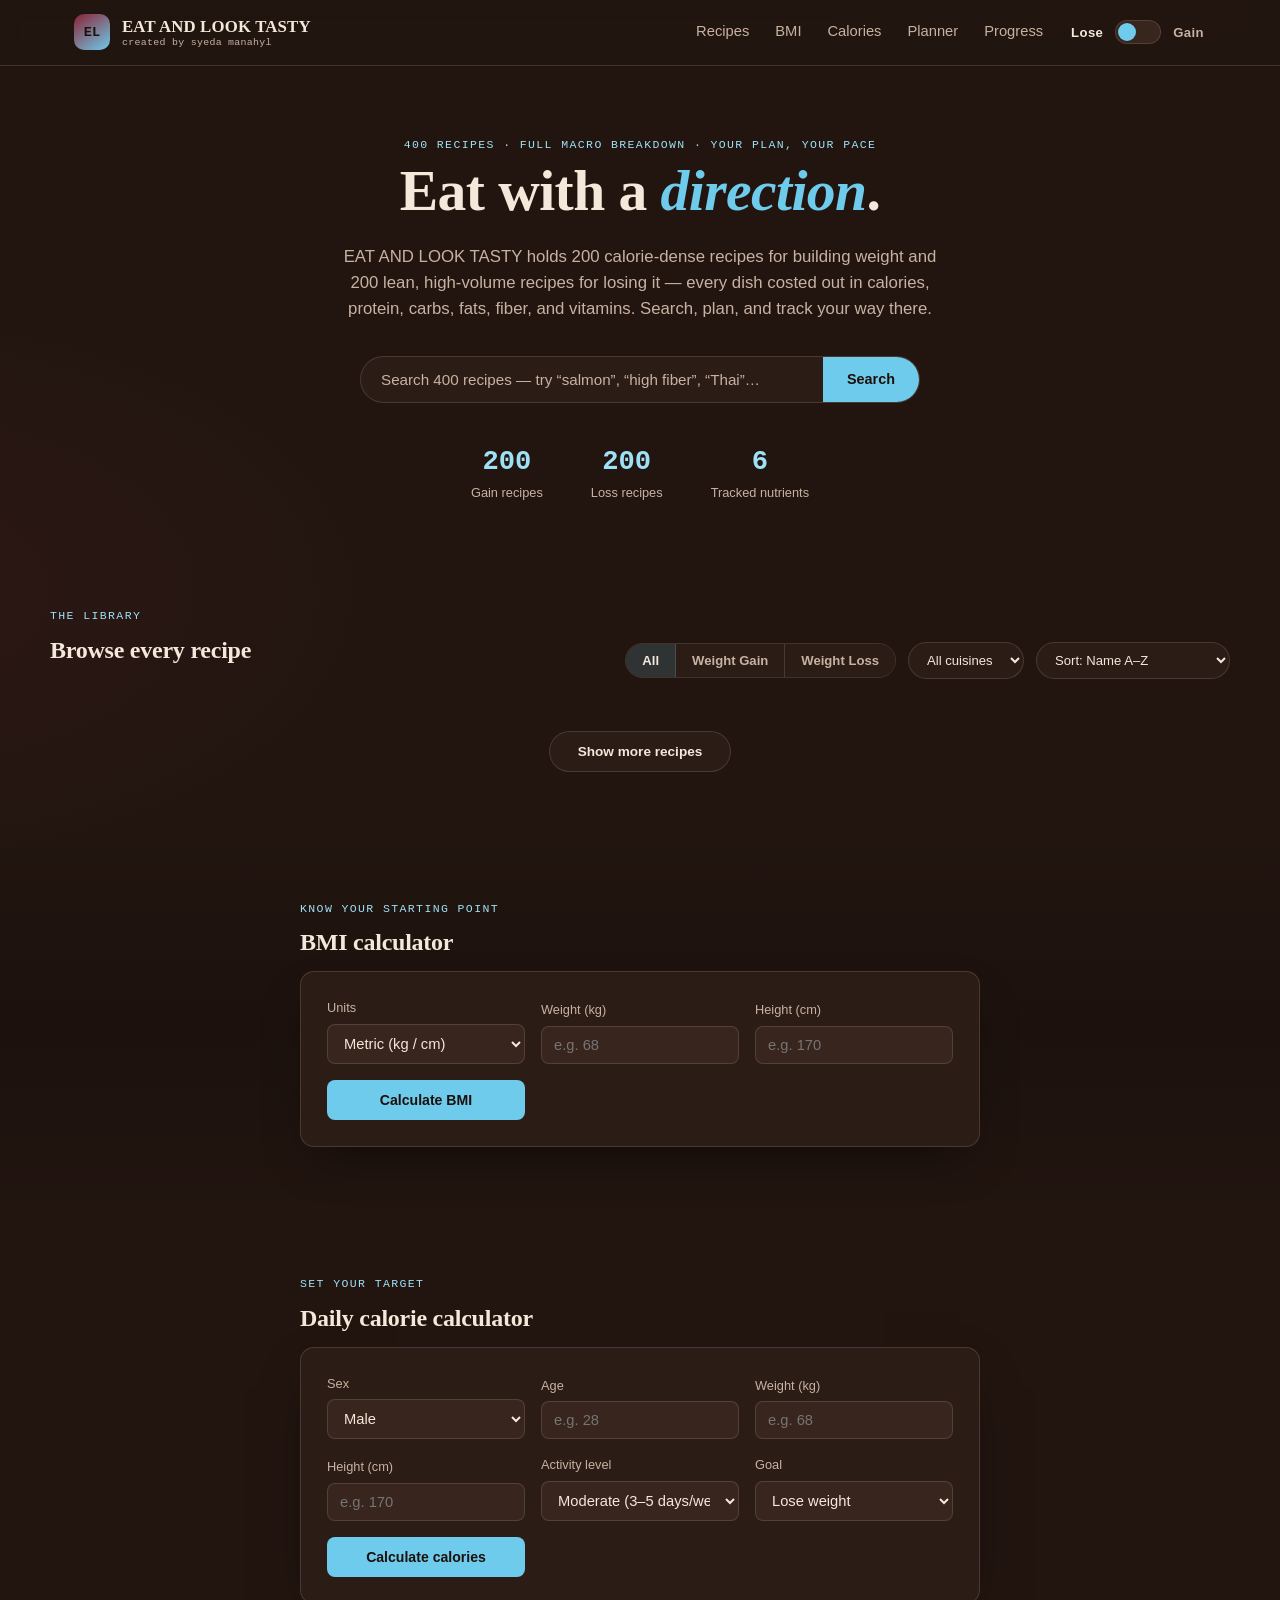
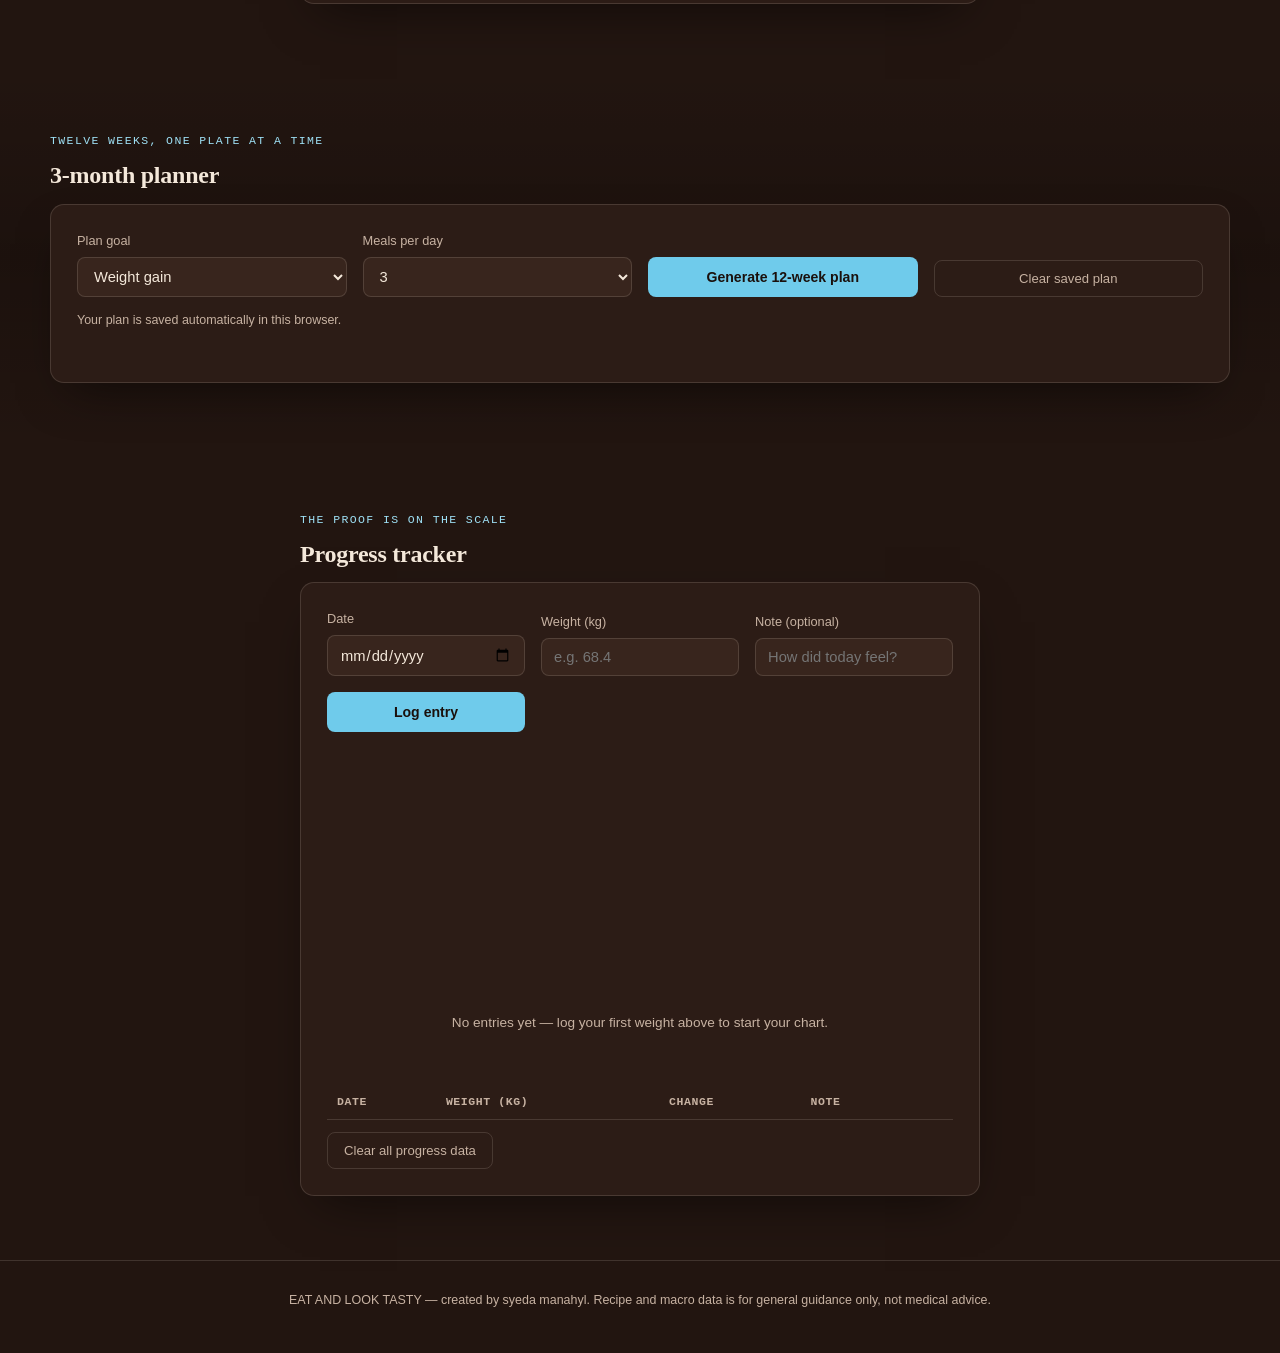
==== commit 3f7af7c0: "index.html" ====
--- a/index.html
+++ b/index.html
@@ -6,7 +6,325 @@
 <title>EAT AND LOOK TASTY — Weight Gain &amp; Weight Loss Recipes</title>
 <link rel="preconnect" href="https://fonts.googleapis.com">
 <link href="https://fonts.googleapis.com/css2?family=Fraunces:ital,opsz,wght@0,9..144,400;0,9..144,600;0,9..144,700;1,9..144,500&family=Inter:wght@400;500;600;700&family=JetBrains+Mono:wght@400;500;700&display=swap" rel="stylesheet">
-<link rel="stylesheet" href="style.css">
+<style>
+/* ===================================================================
+   FUEL TABLE — design tokens
+   Dark brown ground, sky blue = Lose mode accent, maroon = Gain mode accent
+=================================================================== */
+:root{
+  --bg:            #221510;
+  --bg-panel:      #2C1C16;
+  --bg-panel-2:    #38251D;
+  --line:          rgba(243,230,216,0.14);
+  --cream:         #F4E8DA;
+  --muted:         #C7B2A2;
+  --maroon:        #8C2233;
+  --maroon-2:      #B7394A;
+  --sky:           #6FCBEB;
+  --sky-2:         #9EE0F5;
+  --accent:        var(--sky);
+  --accent-2:      var(--sky-2);
+  --accent-soft:   rgba(111,203,235,0.16);
+  --font-display:  'Fraunces', Georgia, serif;
+  --font-body:     'Inter', -apple-system, BlinkMacSystemFont, sans-serif;
+  --font-mono:     'JetBrains Mono', 'Courier New', monospace;
+  --radius:        14px;
+  --radius-sm:     8px;
+  --shadow:        0 20px 50px -20px rgba(0,0,0,0.6);
+}
+
+body.mode-gain{
+  --accent: var(--maroon-2);
+  --accent-2: var(--maroon);
+  --accent-soft: rgba(183,57,74,0.18);
+}
+
+*{ box-sizing:border-box; }
+html{ scroll-behavior:smooth; }
+body{
+  margin:0;
+  background:
+    radial-gradient(1200px 600px at 90% -10%, rgba(111,203,235,0.07), transparent 60%),
+    radial-gradient(900px 500px at -10% 20%, rgba(183,57,74,0.08), transparent 55%),
+    var(--bg);
+  color:var(--cream);
+  font-family:var(--font-body);
+  line-height:1.55;
+  transition:background 0.4s ease;
+}
+h1,h2,h3{ font-family:var(--font-display); font-weight:700; margin:0 0 0.4em; letter-spacing:-0.01em; }
+p{ margin:0 0 1em; }
+a{ color:inherit; text-decoration:none; }
+img{ max-width:100%; display:block; }
+button{ font-family:inherit; cursor:pointer; }
+input,select{ font-family:inherit; }
+
+.eyebrow{
+  font-family:var(--font-mono);
+  text-transform:uppercase;
+  letter-spacing:0.12em;
+  font-size:0.72rem;
+  color:var(--accent-2);
+  margin-bottom:0.6em;
+}
+
+/* ===================== HEADER ===================== */
+.site-header{
+  position:sticky; top:0; z-index:40;
+  background:rgba(34,21,16,0.86);
+  backdrop-filter:blur(10px);
+  border-bottom:1px solid var(--line);
+}
+.header-inner{
+  max-width:1180px; margin:0 auto; padding:14px 24px;
+  display:flex; align-items:center; gap:24px;
+}
+.brand{ display:flex; align-items:center; gap:12px; margin-right:auto; }
+.brand-mark{
+  flex-shrink:0;
+  width:36px; height:36px; border-radius:10px;
+  background:linear-gradient(145deg, var(--maroon), var(--sky));
+  display:flex; align-items:center; justify-content:center;
+  font-family:var(--font-mono); font-weight:700; font-size:0.85rem; color:#1a100c;
+}
+.brand-text{ display:flex; flex-direction:column; gap:1px; line-height:1.15; }
+.brand-name{ font-family:var(--font-display); font-weight:700; font-size:1.05rem; letter-spacing:0.01em; }
+.brand-credit{ font-family:var(--font-mono); font-size:0.62rem; color:var(--muted); letter-spacing:0.03em; }
+
+.main-nav{ display:flex; gap:22px; }
+.main-nav a{
+  font-size:0.92rem; color:var(--muted); padding:6px 2px;
+  border-bottom:2px solid transparent;
+}
+.main-nav a:hover{ color:var(--cream); border-color:var(--accent); }
+
+.mode-dial{ display:flex; align-items:center; gap:10px; }
+.dial-btn{
+  background:none; border:none; color:var(--muted);
+  font-size:0.82rem; font-weight:600; letter-spacing:0.03em;
+  padding:4px 2px;
+}
+.dial-btn.active{ color:var(--cream); }
+.dial-track{
+  position:relative; width:46px; height:24px; border-radius:20px;
+  background:var(--bg-panel-2); border:1px solid var(--line); display:inline-block;
+}
+.dial-thumb{
+  position:absolute; top:2px; left:2px; width:18px; height:18px; border-radius:50%;
+  background:var(--sky); transition:left 0.25s ease, background 0.25s ease;
+}
+body.mode-gain .dial-thumb{ left:24px; background:var(--maroon-2); }
+
+.nav-toggle{ display:none; flex-direction:column; gap:4px; background:none; border:none; padding:6px; }
+.nav-toggle span{ width:22px; height:2px; background:var(--cream); display:block; }
+
+/* ===================== HERO ===================== */
+.hero{ padding:70px 24px 40px; }
+.hero-inner{ max-width:820px; margin:0 auto; text-align:center; }
+.hero-title{ font-size:clamp(2.2rem, 5.5vw, 3.6rem); line-height:1.05; }
+.accent-swap{ color:var(--accent); font-style:italic; transition:color 0.4s ease; }
+.hero-sub{ color:var(--muted); font-size:1.05rem; max-width:620px; margin:0 auto 2em; }
+
+.search-form{
+  display:flex; max-width:560px; margin:0 auto 2.4em; gap:0;
+  border:1px solid var(--line); border-radius:999px; overflow:hidden;
+  background:var(--bg-panel);
+}
+.search-form input{
+  flex:1; border:none; background:none; color:var(--cream);
+  padding:14px 20px; font-size:0.95rem; outline:none;
+}
+.search-form input::placeholder{ color:var(--muted); }
+.search-form button{
+  border:none; padding:0 24px; background:var(--accent); color:#1a100c;
+  font-weight:700; font-size:0.9rem; transition:background 0.3s ease;
+}
+
+.hero-stats{ display:flex; justify-content:center; gap:48px; flex-wrap:wrap; }
+.hero-stats > div{ display:flex; flex-direction:column; align-items:center; }
+.stat-num{ font-family:var(--font-mono); font-size:1.7rem; font-weight:700; color:var(--accent-2); }
+.stat-label{ font-size:0.8rem; color:var(--muted); }
+
+/* ===================== SECTIONS ===================== */
+.section{ padding:64px 24px; }
+.section.alt{ background:linear-gradient(180deg, transparent, rgba(0,0,0,0.18), transparent); }
+.section-inner{ max-width:1180px; margin:0 auto; }
+.section-inner.narrow{ max-width:680px; }
+.section-head{
+  display:flex; justify-content:space-between; align-items:flex-end; gap:24px; flex-wrap:wrap;
+  margin-bottom:24px;
+}
+
+.filter-row{ display:flex; gap:12px; flex-wrap:wrap; align-items:center; }
+.seg-toggle{ display:flex; border:1px solid var(--line); border-radius:999px; overflow:hidden; }
+.seg-btn{
+  background:var(--bg-panel); border:none; color:var(--muted); padding:9px 16px;
+  font-size:0.82rem; font-weight:600; border-right:1px solid var(--line);
+}
+.seg-btn:last-child{ border-right:none; }
+.seg-btn.active{ background:var(--accent-soft); color:var(--cream); }
+
+select{
+  background:var(--bg-panel); color:var(--cream); border:1px solid var(--line);
+  border-radius:999px; padding:9px 14px; font-size:0.82rem;
+}
+
+.result-count{ color:var(--muted); font-size:0.85rem; margin-bottom:12px; }
+
+/* ===================== RECIPE GRID / CARDS ===================== */
+.recipe-grid{
+  display:grid; grid-template-columns:repeat(auto-fill, minmax(250px,1fr)); gap:16px;
+}
+.recipe-card{
+  background:var(--bg-panel); border:1px solid var(--line); border-radius:var(--radius);
+  padding:18px; text-align:left; color:var(--cream); display:flex; flex-direction:column; gap:10px;
+  transition:transform 0.2s ease, border-color 0.2s ease;
+}
+.recipe-card:hover{ transform:translateY(-3px); border-color:var(--accent); }
+.recipe-card .tag{
+  align-self:flex-start; font-family:var(--font-mono); font-size:0.65rem; text-transform:uppercase;
+  letter-spacing:0.08em; padding:3px 9px; border-radius:999px;
+}
+.tag.gain{ background:rgba(183,57,74,0.22); color:#F0A4AE; }
+.tag.loss{ background:rgba(111,203,235,0.2); color:#AFE4F5; }
+.recipe-card h3{ font-size:1.05rem; line-height:1.3; margin:0; }
+.recipe-card .rc-desc{ color:var(--muted); font-size:0.83rem; margin:0; flex:1; }
+
+.macro-bar{ display:flex; height:6px; border-radius:4px; overflow:hidden; background:var(--bg-panel-2); }
+.macro-bar span{ display:block; height:100%; }
+.macro-bar .p{ background:var(--sky); }
+.macro-bar .c{ background:#D8A34E; }
+.macro-bar .f{ background:var(--maroon-2); }
+
+.rc-meta{ display:flex; justify-content:space-between; font-family:var(--font-mono); font-size:0.72rem; color:var(--muted); }
+.rc-cal{ color:var(--accent-2); font-weight:700; }
+
+.load-more{
+  display:block; margin:28px auto 0; background:var(--bg-panel); color:var(--cream);
+  border:1px solid var(--line); border-radius:999px; padding:12px 28px; font-size:0.85rem; font-weight:600;
+}
+.load-more:hover{ border-color:var(--accent); }
+.load-more[hidden]{ display:none; }
+
+/* ===================== TOOL CARDS (BMI / calorie / planner / progress) ===================== */
+.tool-card{
+  background:var(--bg-panel); border:1px solid var(--line); border-radius:var(--radius);
+  padding:26px; box-shadow:var(--shadow);
+}
+.tool-grid{ display:grid; grid-template-columns:repeat(auto-fit, minmax(160px,1fr)); gap:16px; align-items:end; }
+.tool-grid label{ display:flex; flex-direction:column; gap:6px; font-size:0.8rem; color:var(--muted); }
+.tool-grid input, .tool-grid select{
+  background:var(--bg-panel-2); border:1px solid var(--line); border-radius:var(--radius-sm);
+  padding:10px 12px; color:var(--cream); font-size:0.92rem;
+}
+.primary-btn{
+  background:var(--accent); color:#1a100c; border:none; border-radius:var(--radius-sm);
+  padding:12px 18px; font-weight:700; font-size:0.88rem; height:fit-content;
+}
+.ghost-btn{
+  background:none; border:1px solid var(--line); color:var(--muted); border-radius:var(--radius-sm);
+  padding:10px 16px; font-size:0.82rem; margin-top:12px;
+}
+.ghost-btn:hover{ color:var(--cream); border-color:var(--accent); }
+
+.result-panel{ margin-top:24px; padding-top:20px; border-top:1px dashed var(--line); }
+.result-number{ font-family:var(--font-mono); font-size:2.4rem; font-weight:700; color:var(--accent-2); }
+.result-tag{ display:block; font-size:0.85rem; color:var(--muted); margin-top:2px; }
+.fine-print{ font-size:0.78rem; color:var(--muted); margin-top:14px; }
+
+.bmi-scale{ position:relative; height:10px; border-radius:6px; margin-top:16px;
+  background:linear-gradient(90deg,#6FCBEB 0%, #7BC98A 30%, #D8A34E 60%, #B7394A 100%); }
+.bmi-scale-marker{
+  position:absolute; top:-5px; width:2px; height:20px; background:var(--cream); left:0%;
+  transition:left 0.4s ease;
+}
+.cal-summary{ display:flex; gap:48px; flex-wrap:wrap; }
+
+/* Planner */
+.planner-weeks{ margin-top:26px; display:grid; gap:14px; }
+.week-card{
+  background:var(--bg-panel-2); border:1px solid var(--line); border-radius:var(--radius-sm);
+  padding:14px 16px;
+}
+.week-card h4{ margin:0 0 8px; font-family:var(--font-mono); font-size:0.78rem; color:var(--accent-2); text-transform:uppercase; letter-spacing:0.06em; }
+.week-meals{ display:grid; grid-template-columns:repeat(auto-fit, minmax(160px,1fr)); gap:8px; }
+.week-meal{ font-size:0.82rem; color:var(--cream); background:var(--bg-panel); border:1px solid var(--line); border-radius:6px; padding:8px 10px; }
+.week-meal small{ display:block; color:var(--muted); font-family:var(--font-mono); font-size:0.68rem; margin-bottom:2px; }
+
+/* Progress */
+.progress-chart-wrap{ margin:22px 0; position:relative; min-height:100px; }
+.empty-state{ color:var(--muted); font-size:0.85rem; text-align:center; padding:30px 0; }
+.progress-table{ width:100%; border-collapse:collapse; margin-top:10px; font-size:0.85rem; }
+.progress-table th, .progress-table td{ text-align:left; padding:8px 10px; border-bottom:1px solid var(--line); }
+.progress-table th{ color:var(--muted); font-weight:600; font-size:0.72rem; text-transform:uppercase; letter-spacing:0.05em; font-family:var(--font-mono); }
+.progress-table td.change-up{ color:var(--maroon-2); }
+.progress-table td.change-down{ color:var(--sky-2); }
+.row-del{ background:none; border:none; color:var(--muted); font-size:1rem; }
+.row-del:hover{ color:var(--maroon-2); }
+
+/* ===================== MODAL ===================== */
+.modal-overlay{
+  position:fixed; inset:0; background:rgba(15,9,7,0.78); backdrop-filter:blur(4px);
+  display:flex; align-items:flex-start; justify-content:center; padding:40px 16px; z-index:100; overflow-y:auto;
+}
+.modal-overlay[hidden]{ display:none; }
+.modal{
+  background:var(--bg-panel); border:1px solid var(--line); border-radius:var(--radius);
+  max-width:640px; width:100%; padding:30px; position:relative; box-shadow:var(--shadow);
+}
+.modal-close{
+  position:absolute; top:14px; right:14px; background:var(--bg-panel-2); border:none; color:var(--cream);
+  width:32px; height:32px; border-radius:50%; font-size:1.2rem; line-height:1;
+}
+.modal-body h2{ font-size:1.5rem; padding-right:30px; }
+.modal-nutri-grid{
+  display:grid; grid-template-columns:repeat(auto-fit,minmax(90px,1fr)); gap:10px; margin:18px 0;
+}
+.nutri-chip{
+  background:var(--bg-panel-2); border:1px solid var(--line); border-radius:var(--radius-sm);
+  padding:10px; text-align:center;
+}
+.nutri-chip .n-val{ font-family:var(--font-mono); font-weight:700; color:var(--accent-2); font-size:1.1rem; }
+.nutri-chip .n-label{ font-size:0.68rem; color:var(--muted); text-transform:uppercase; letter-spacing:0.05em; }
+.modal-body h3{ font-size:0.95rem; margin-top:22px; color:var(--accent-2); }
+.modal-body ul, .modal-body ol{ padding-left:20px; color:var(--muted); font-size:0.9rem; }
+.modal-body li{ margin-bottom:6px; }
+.vit-pills{ display:flex; flex-wrap:wrap; gap:8px; }
+.vit-pill{ font-family:var(--font-mono); font-size:0.7rem; background:var(--accent-soft); color:var(--cream); padding:4px 10px; border-radius:999px; }
+
+/* ===================== FOOTER ===================== */
+.site-footer{ text-align:center; padding:30px 20px; color:var(--muted); font-size:0.78rem; border-top:1px solid var(--line); }
+
+/* ===================== LOAD WARNING ===================== */
+.load-warning{
+  background:#B7394A; color:#FBEAEA; text-align:center; padding:14px 20px;
+  font-size:0.88rem; line-height:1.5;
+}
+.load-warning code{ background:rgba(0,0,0,0.25); padding:1px 6px; border-radius:4px; font-family:var(--font-mono); }
+.load-warning[hidden]{ display:none; }
+
+/* ===================== RESPONSIVE ===================== */
+@media (max-width: 860px){
+  .main-nav{
+    position:absolute; top:100%; left:0; right:0; background:var(--bg-panel);
+    flex-direction:column; padding:14px 24px; border-bottom:1px solid var(--line);
+    display:none;
+  }
+  .main-nav.open{ display:flex; }
+  .nav-toggle{ display:flex; }
+  .header-inner{ flex-wrap:wrap; }
+}
+@media (max-width: 560px){
+  .hero{ padding:50px 16px 30px; }
+  .section{ padding:44px 16px; }
+  .hero-stats{ gap:28px; }
+  .cal-summary{ gap:24px; }
+}
+@media (prefers-reduced-motion: reduce){
+  *{ transition:none !important; scroll-behavior:auto !important; }
+}
+
+</style>
 </head>
 <body>
 
@@ -43,10 +361,9 @@
 
 <!-- ============ DATA LOAD WARNING (hidden unless foods.js fails to load) ============ -->
 <div id="loadWarning" class="load-warning" hidden>
-  <strong>Recipe data didn't load.</strong>
-  Make sure <code>foods.js</code>, <code>script.js</code>, <code>style.css</code> and
-  <code>index.html</code> are all saved in the <em>same folder</em>, with no renamed
-  duplicates (e.g. "foods (1).js"), then refresh this page.
+  <strong>Something went wrong loading the app.</strong>
+  Try refreshing the page. If this keeps happening, open your browser's developer
+  console (F12) and check the Console tab for an error message.
 </div>
 
 <!-- ============ HERO ============ -->
@@ -263,7 +580,2307 @@
   <p>EAT AND LOOK TASTY — created by syeda manahyl. Recipe and macro data is for general guidance only, not medical advice.</p>
 </footer>
 
-<script src="foods.js"></script>
-<script src="script.js"></script>
-</body>
-</html>
+<script>
+// Auto-generated recipe database: weight-gain + weight-loss recipes, incl. Pakistani halal recipes
+const FOODS = [
+  {
+    "id": 1,
+    "name": "Grilled Korean Shrimp Wrap",
+    "category": "gain",
+    "cuisine": "Korean",
+    "description": "A grilled korean inspired wrap built around shrimp, designed to support muscle building and calorie-dense fueling.",
+    "prepTimeMin": 10,
+    "cookTimeMin": 15,
+    "servings": 2,
+    "ingredients": [
+      "220g Shrimp",
+      "100g Whole Wheat Pasta",
+      "100g Radish",
+      "60g Carrot",
+      "100g Corn",
+      "1 tbsp Flax Seeds",
+      "Seasoning: garlic and cumin",
+      "Salt and pepper to taste"
+    ],
+    "instructions": [
+      "Prep the shrimp and vegetables, patting everything dry and trimming as needed.",
+      "Season the shrimp with the korean-inspired spice blend and let it rest for 10 minutes.",
+      "Grilled the shrimp until cooked through, then set aside to rest for 5 minutes.",
+      "Cook the base and vegetables in the same pan, stirring occasionally until tender.",
+      "Combine everything into the wrap, finish with the fat/garnish, and serve warm."
+    ],
+    "nutrition": {
+      "calories": 674,
+      "protein": 34,
+      "carbs": 102,
+      "fats": 21,
+      "fiber": 5,
+      "vitamins": [
+        "Potassium",
+        "Folate",
+        "Vitamin A",
+        "Magnesium"
+      ]
+    }
+  },
+  {
+    "id": 2,
+    "name": "Peppered French Whole Milk Stew",
+    "category": "gain",
+    "cuisine": "French",
+    "description": "A peppered french inspired stew built around whole milk, designed to support muscle building and calorie-dense fueling.",
+    "prepTimeMin": 20,
+    "cookTimeMin": 20,
+    "servings": 2,
+    "ingredients": [
+      "120g Whole Milk",
+      "180g Sweet Potato",
+      "50g Radish",
+      "80g Bell Pepper",
+      "80g Cabbage",
+      "1 tbsp Flax Seeds",
+      "Seasoning: harissa and mint",
+      "Salt and pepper to taste"
+    ],
+    "instructions": [
+      "Prep the whole milk and vegetables, patting everything dry and trimming as needed.",
+      "Season the whole milk with the french-inspired spice blend and let it rest for 10 minutes.",
+      "Peppered the whole milk until cooked through, then set aside to rest for 5 minutes.",
+      "Cook the base and vegetables in the same pan, stirring occasionally until tender.",
+      "Combine everything into the stew, finish with the fat/garnish, and serve warm."
+    ],
+    "nutrition": {
+      "calories": 702,
+      "protein": 34,
+      "carbs": 68,
+      "fats": 42,
+      "fiber": 9,
+      "vitamins": [
+        "Vitamin B12",
+        "Omega-3",
+        "Folate",
+        "Zinc"
+      ]
+    }
+  },
+  {
+    "id": 3,
+    "name": "Lemon-Herb Greek Beef Sirloin Skillet",
+    "category": "gain",
+    "cuisine": "Greek",
+    "description": "A lemon-herb greek inspired skillet built around beef sirloin, designed to support muscle building and calorie-dense fueling.",
+    "prepTimeMin": 15,
+    "cookTimeMin": 20,
+    "servings": 2,
+    "ingredients": [
+      "150g Beef Sirloin",
+      "150g Barley",
+      "60g Kale",
+      "60g Cauliflower",
+      "100g Radish",
+      "1 tbsp Tahini",
+      "Seasoning: curry powder and coconut",
+      "Salt and pepper to taste"
+    ],
+    "instructions": [
+      "Prep the beef sirloin and vegetables, patting everything dry and trimming as needed.",
+      "Season the beef sirloin with the greek-inspired spice blend and let it rest for 10 minutes.",
+      "Lemon-Herb the beef sirloin until cooked through, then set aside to rest for 5 minutes.",
+      "Cook the base and vegetables in the same pan, stirring occasionally until tender.",
+      "Combine everything into the skillet, finish with the fat/garnish, and serve warm."
+    ],
+    "nutrition": {
+      "calories": 708,
+      "protein": 32,
+      "carbs": 69,
+      "fats": 21,
+      "fiber": 10,
+      "vitamins": [
+        "Vitamin E",
+        "Iron",
+        "Magnesium",
+        "Vitamin K"
+      ]
+    }
+  },
+  {
+    "id": 4,
+    "name": "Saut\u00e9ed Southern Duck Breast Loaf",
+    "category": "gain",
+    "cuisine": "Southern",
+    "description": "A saut\u00e9ed southern inspired loaf built around duck breast, designed to support muscle building and calorie-dense fueling.",
+    "prepTimeMin": 10,
+    "cookTimeMin": 15,
+    "servings": 2,
+    "ingredients": [
+      "150g Duck Breast",
+      "180g Rice Noodles",
+      "80g Cabbage",
+      "60g Arugula",
+      "60g Zucchini",
+      "2 tbsp Pine Nuts",
+      "Seasoning: basil and sun-dried tomato",
+      "Salt and pepper to taste"
+    ],
+    "instructions": [
+      "Prep the duck breast and vegetables, patting everything dry and trimming as needed.",
+      "Season the duck breast with the southern-inspired spice blend and let it rest for 10 minutes.",
+      "Saut\u00e9ed the duck breast until cooked through, then set aside to rest for 5 minutes.",
+      "Cook the base and vegetables in the same pan, stirring occasionally until tender.",
+      "Combine everything into the loaf, finish with the fat/garnish, and serve warm."
+    ],
+    "nutrition": {
+      "calories": 953,
+      "protein": 54,
+      "carbs": 58,
+      "fats": 25,
+      "fiber": 4,
+      "vitamins": [
+        "Omega-3",
+        "Vitamin K",
+        "Folate",
+        "Vitamin E"
+      ]
+    }
+  },
+  {
+    "id": 5,
+    "name": "Hearty French Lentil Noodle Bowl",
+    "category": "gain",
+    "cuisine": "French",
+    "description": "A hearty french inspired noodle bowl built around lentil, designed to support muscle building and calorie-dense fueling.",
+    "prepTimeMin": 10,
+    "cookTimeMin": 15,
+    "servings": 2,
+    "ingredients": [
+      "250g Lentil",
+      "180g Sourdough Bread",
+      "100g Corn",
+      "100g Kale",
+      "80g Cabbage",
+      "1 tbsp Chia Seeds",
+      "Seasoning: curry powder and coconut",
+      "Salt and pepper to taste"
+    ],
+    "instructions": [
+      "Prep the lentil and vegetables, patting everything dry and trimming as needed.",
+      "Season the lentil with the french-inspired spice blend and let it rest for 10 minutes.",
+      "Hearty the lentil until cooked through, then set aside to rest for 5 minutes.",
+      "Cook the base and vegetables in the same pan, stirring occasionally until tender.",
+      "Combine everything into the noodle bowl, finish with the fat/garnish, and serve warm."
+    ],
+    "nutrition": {
+      "calories": 858,
+      "protein": 42,
+      "carbs": 78,
+      "fats": 25,
+      "fiber": 6,
+      "vitamins": [
+        "Calcium",
+        "Iron",
+        "Vitamin B12",
+        "Vitamin A"
+      ]
+    }
+  },
+  {
+    "id": 6,
+    "name": "Lemon-Herb Peruvian Cottage Cheese Wrap",
+    "category": "gain",
+    "cuisine": "Peruvian",
+    "description": "A lemon-herb peruvian inspired wrap built around cottage cheese, designed to support muscle building and calorie-dense fueling.",
+    "prepTimeMin": 10,
+    "cookTimeMin": 35,
+    "servings": 2,
+    "ingredients": [
+      "220g Cottage Cheese",
+      "120g Barley",
+      "60g Celery",
+      "60g Bell Pepper",
+      "80g Cucumber",
+      "2 tbsp Almond Butter",
+      "Seasoning: basil and sun-dried tomato",
+      "Salt and pepper to taste"
+    ],
+    "instructions": [
+      "Prep the cottage cheese and vegetables, patting everything dry and trimming as needed.",
+      "Season the cottage cheese with the peruvian-inspired spice blend and let it rest for 10 minutes.",
+      "Lemon-Herb the cottage cheese until cooked through, then set aside to rest for 5 minutes.",
+      "Cook the base and vegetables in the same pan, stirring occasionally until tender.",
+      "Combine everything into the wrap, finish with the fat/garnish, and serve warm."
+    ],
+    "nutrition": {
+      "calories": 696,
+      "protein": 54,
+      "carbs": 96,
+      "fats": 28,
+      "fiber": 5,
+      "vitamins": [
+        "Vitamin E",
+        "Folate",
+        "Vitamin C",
+        "Iron"
+      ]
+    }
+  },
+  {
+    "id": 7,
+    "name": "Charred Southern Kidney Bean Bowl",
+    "category": "gain",
+    "cuisine": "Southern",
+    "description": "A charred southern inspired bowl built around kidney bean, designed to support muscle building and calorie-dense fueling.",
+    "prepTimeMin": 10,
+    "cookTimeMin": 35,
+    "servings": 4,
+    "ingredients": [
+      "120g Kidney Bean",
+      "120g Oats",
+      "60g Zucchini",
+      "80g Snap Peas",
+      "100g Radish",
+      "2 tbsp Coconut Oil",
+      "Seasoning: harissa and mint",
+      "Salt and pepper to taste"
+    ],
+    "instructions": [
+      "Prep the kidney bean and vegetables, patting everything dry and trimming as needed.",
+      "Season the kidney bean with the southern-inspired spice blend and let it rest for 10 minutes.",
+      "Charred the kidney bean until cooked through, then set aside to rest for 5 minutes.",
+      "Cook the base and vegetables in the same pan, stirring occasionally until tender.",
+      "Combine everything into the bowl, finish with the fat/garnish, and serve warm."
+    ],
+    "nutrition": {
+      "calories": 569,
+      "protein": 33,
+      "carbs": 78,
+      "fats": 27,
+      "fiber": 7,
+      "vitamins": [
+        "Vitamin A",
+        "Vitamin D",
+        "Potassium",
+        "Vitamin B12"
+      ]
+    }
+  },
+  {
+    "id": 8,
+    "name": "Peppered Japanese Duck Breast Curry",
+    "category": "gain",
+    "cuisine": "Japanese",
+    "description": "A peppered japanese inspired curry built around duck breast, designed to support muscle building and calorie-dense fueling.",
+    "prepTimeMin": 20,
+    "cookTimeMin": 10,
+    "servings": 2,
+    "ingredients": [
+      "220g Duck Breast",
+      "120g Couscous",
+      "60g Spinach",
+      "50g Kale",
+      "50g Broccoli",
+      "1 tbsp Butter",
+      "Seasoning: basil and sun-dried tomato",
+      "Salt and pepper to taste"
+    ],
+    "instructions": [
+      "Prep the duck breast and vegetables, patting everything dry and trimming as needed.",
+      "Season the duck breast with the japanese-inspired spice blend and let it rest for 10 minutes.",
+      "Peppered the duck breast until cooked through, then set aside to rest for 5 minutes.",
+      "Cook the base and vegetables in the same pan, stirring occasionally until tender.",
+      "Combine everything into the curry, finish with the fat/garnish, and serve warm."
+    ],
+    "nutrition": {
+      "calories": 903,
+      "protein": 50,
+      "carbs": 78,
+      "fats": 32,
+      "fiber": 11,
+      "vitamins": [
+        "Vitamin B12",
+        "Vitamin D",
+        "Zinc",
+        "Omega-3"
+      ]
+    }
+  },
+  {
+    "id": 9,
+    "name": "Lemon-Herb Vietnamese Turkey Rice Bowl",
+    "category": "gain",
+    "cuisine": "Vietnamese",
+    "description": "A lemon-herb vietnamese inspired rice bowl built around turkey, designed to support muscle building and calorie-dense fueling.",
+    "prepTimeMin": 10,
+    "cookTimeMin": 10,
+    "servings": 4,
+    "ingredients": [
+      "180g Turkey",
+      "180g Whole Wheat Pasta",
+      "50g Brussels Sprouts",
+      "50g Arugula",
+      "100g Broccoli",
+      "1 tbsp Pine Nuts",
+      "Seasoning: smoked paprika and thyme",
+      "Salt and pepper to taste"
+    ],
+    "instructions": [
+      "Prep the turkey and vegetables, patting everything dry and trimming as needed.",
+      "Season the turkey with the vietnamese-inspired spice blend and let it rest for 10 minutes.",
+      "Lemon-Herb the turkey until cooked through, then set aside to rest for 5 minutes.",
+      "Cook the base and vegetables in the same pan, stirring occasionally until tender.",
+      "Combine everything into the rice bowl, finish with the fat/garnish, and serve warm."
+    ],
+    "nutrition": {
+      "calories": 836,
+      "protein": 34,
+      "carbs": 101,
+      "fats": 36,
+      "fiber": 11,
+      "vitamins": [
+        "Vitamin D",
+        "Iron",
+        "Folate",
+        "Omega-3"
+      ]
+    }
+  },
+  {
+    "id": 10,
+    "name": "Steamed Peruvian Turkey Curry",
+    "category": "gain",
+    "cuisine": "Peruvian",
+    "description": "A steamed peruvian inspired curry built around turkey, designed to support muscle building and calorie-dense fueling.",
+    "prepTimeMin": 10,
+    "cookTimeMin": 10,
+    "servings": 1,
+    "ingredients": [
+      "120g Turkey",
+      "120g Oats",
+      "100g Cauliflower",
+      "60g Brussels Sprouts",
+      "100g Snap Peas",
+      "1 tbsp Olive Oil",
+      "Seasoning: oregano and lemon zest",
+      "Salt and pepper to taste"
+    ],
+    "instructions": [
+      "Prep the turkey and vegetables, patting everything dry and trimming as needed.",
+      "Season the turkey with the peruvian-inspired spice blend and let it rest for 10 minutes.",
+      "Steamed the turkey until cooked through, then set aside to rest for 5 minutes.",
+      "Cook the base and vegetables in the same pan, stirring occasionally until tender.",
+      "Combine everything into the curry, finish with the fat/garnish, and serve warm."
+    ],
+    "nutrition": {
+      "calories": 631,
+      "protein": 43,
+      "carbs": 66,
+      "fats": 26,
+      "fiber": 11,
+      "vitamins": [
+        "Vitamin D",
+        "Vitamin B12",
+        "Iron",
+        "Calcium"
+      ]
+    }
+  },
+  {
+    "id": 11,
+    "name": "Braised Caribbean Chicken Thigh Bake",
+    "category": "gain",
+    "cuisine": "Caribbean",
+    "description": "A braised caribbean inspired bake built around chicken thigh, designed to support muscle building and calorie-dense fueling.",
+    "prepTimeMin": 10,
+    "cookTimeMin": 30,
+    "servings": 1,
+    "ingredients": [
+      "250g Chicken Thigh",
+      "150g Potato",
+      "60g Broccoli",
+      "50g Corn",
+      "50g Snap Peas",
+      "1 tbsp Almond Butter",
+      "Seasoning: five-spice and sesame",
+      "Salt and pepper to taste"
+    ],
+    "instructions": [
+      "Prep the chicken thigh and vegetables, patting everything dry and trimming as needed.",
+      "Season the chicken thigh with the caribbean-inspired spice blend and let it rest for 10 minutes.",
+      "Braised the chicken thigh until cooked through, then set aside to rest for 5 minutes.",
+      "Cook the base and vegetables in the same pan, stirring occasionally until tender.",
+      "Combine everything into the bake, finish with the fat/garnish, and serve warm."
+    ],
+    "nutrition": {
+      "calories": 776,
+      "protein": 52,
+      "carbs": 101,
+      "fats": 35,
+      "fiber": 11,
+      "vitamins": [
+        "Vitamin C",
+        "Vitamin D",
+        "Vitamin E",
+        "Zinc"
+      ]
+    }
+  },
+  {
+    "id": 12,
+    "name": "Paprika Greek Beef Sirloin Tacos",
+    "category": "gain",
+    "cuisine": "Greek",
+    "description": "A paprika greek inspired tacos built around beef sirloin, designed to support muscle building and calorie-dense fueling.",
+    "prepTimeMin": 30,
+    "cookTimeMin": 30,
+    "servings": 2,
+    "ingredients": [
+      "180g Beef Sirloin",
+      "120g Couscous",
+      "100g Tomato",
+      "60g Asparagus",
+      "80g Mushroom",
+      "1 tbsp Walnuts",
+      "Seasoning: smoked paprika and thyme",
+      "Salt and pepper to taste"
+    ],
+    "instructions": [
+      "Prep the beef sirloin and vegetables, patting everything dry and trimming as needed.",
+      "Season the beef sirloin with the greek-inspired spice blend and let it rest for 10 minutes.",
+      "Paprika the beef sirloin until cooked through, then set aside to rest for 5 minutes.",
+      "Cook the base and vegetables in the same pan, stirring occasionally until tender.",
+      "Combine everything into the tacos, finish with the fat/garnish, and serve warm."
+    ],
+    "nutrition": {
+      "calories": 621,
+      "protein": 58,
+      "carbs": 91,
+      "fats": 25,
+      "fiber": 4,
+      "vitamins": [
+        "Potassium",
+        "Vitamin B12",
+        "Folate",
+        "Omega-3"
+      ]
+    }
+  },
+  {
+    "id": 13,
+    "name": "Charred Ethiopian Chicken Thigh Power Smoothie",
+    "category": "gain",
+    "cuisine": "Ethiopian",
+    "description": "A charred ethiopian inspired power smoothie built around chicken thigh, designed to support muscle building and calorie-dense fueling.",
+    "prepTimeMin": 20,
+    "cookTimeMin": 20,
+    "servings": 2,
+    "ingredients": [
+      "200g Chicken Thigh",
+      "150g White Rice",
+      "80g Corn",
+      "50g Celery",
+      "60g Spinach",
+      "1 tbsp Sesame Oil",
+      "Seasoning: smoked paprika and thyme",
+      "Salt and pepper to taste"
+    ],
+    "instructions": [
+      "Prep the chicken thigh and vegetables, patting everything dry and trimming as needed.",
+      "Season the chicken thigh with the ethiopian-inspired spice blend and let it rest for 10 minutes.",
+      "Charred the chicken thigh until cooked through, then set aside to rest for 5 minutes.",
+      "Cook the base and vegetables in the same pan, stirring occasionally until tender.",
+      "Combine everything into the power smoothie, finish with the fat/garnish, and serve warm."
+    ],
+    "nutrition": {
+      "calories": 597,
+      "protein": 47,
+      "carbs": 68,
+      "fats": 34,
+      "fiber": 8,
+      "vitamins": [
+        "Vitamin C",
+        "Vitamin K",
+        "Vitamin B12",
+        "Vitamin D"
+      ]
+    }
+  },
+  {
+    "id": 14,
+    "name": "Stir-Fried Korean Cottage Cheese Loaf",
+    "category": "gain",
+    "cuisine": "Korean",
+    "description": "A stir-fried korean inspired loaf built around cottage cheese, designed to support muscle building and calorie-dense fueling.",
+    "prepTimeMin": 25,
+    "cookTimeMin": 20,
+    "servings": 1,
+    "ingredients": [
+      "120g Cottage Cheese",
+      "180g Potato",
+      "80g Mushroom",
+      "60g Broccoli",
+      "80g Spinach",
+      "2 tbsp Almond Butter",
+      "Seasoning: cayenne and honey",
+      "Salt and pepper to taste"
+    ],
+    "instructions": [
+      "Prep the cottage cheese and vegetables, patting everything dry and trimming as needed.",
+      "Season the cottage cheese with the korean-inspired spice blend and let it rest for 10 minutes.",
+      "Stir-Fried the cottage cheese until cooked through, then set aside to rest for 5 minutes.",
+      "Cook the base and vegetables in the same pan, stirring occasionally until tender.",
+      "Combine everything into the loaf, finish with the fat/garnish, and serve warm."
+    ],
+    "nutrition": {
+      "calories": 869,
+      "protein": 36,
+      "carbs": 100,
+      "fats": 28,
+      "fiber": 7,
+      "vitamins": [
+        "Magnesium",
+        "Omega-3",
+        "Vitamin E",
+        "Calcium"
+      ]
+    }
+  },
+  {
+    "id": 15,
+    "name": "Garlic Peruvian Sweet Potato Fried Rice",
+    "category": "gain",
+    "cuisine": "Peruvian",
+    "description": "A garlic peruvian inspired fried rice built around sweet potato, designed to support muscle building and calorie-dense fueling.",
+    "prepTimeMin": 25,
+    "cookTimeMin": 15,
+    "servings": 1,
+    "ingredients": [
+      "180g Sweet Potato",
+      "150g Brown Rice",
+      "60g Broccoli",
+      "50g Green Beans",
+      "80g Carrot",
+      "1 tbsp Chia Seeds",
+      "Seasoning: five-spice and sesame",
+      "Salt and pepper to taste"
+    ],
+    "instructions": [
+      "Prep the sweet potato and vegetables, patting everything dry and trimming as needed.",
+      "Season the sweet potato with the peruvian-inspired spice blend and let it rest for 10 minutes.",
+      "Garlic the sweet potato until cooked through, then set aside to rest for 5 minutes.",
+      "Cook the base and vegetables in the same pan, stirring occasionally until tender.",
+      "Combine everything into the fried rice, finish with the fat/garnish, and serve warm."
+    ],
+    "nutrition": {
+      "calories": 617,
+      "protein": 32,
+      "carbs": 99,
+      "fats": 22,
+      "fiber": 4,
+      "vitamins": [
+        "Vitamin K",
+        "Potassium",
+        "Calcium",
+        "Vitamin C"
+      ]
+    }
+  },
+  {
+    "id": 16,
+    "name": "Smashed Greek Cottage Cheese Burrito",
+    "category": "gain",
+    "cuisine": "Greek",
+    "description": "A smashed greek inspired burrito built around cottage cheese, designed to support muscle building and calorie-dense fueling.",
+    "prepTimeMin": 15,
+    "cookTimeMin": 20,
+    "servings": 2,
+    "ingredients": [
+      "250g Cottage Cheese",
+      "100g Rice Noodles",
+      "60g Cabbage",
+      "60g Broccoli",
+      "100g Snap Peas",
+      "1 tbsp Butter",
+      "Seasoning: ginger and soy sauce",
+      "Salt and pepper to taste"
+    ],
+    "instructions": [
+      "Prep the cottage cheese and vegetables, patting everything dry and trimming as needed.",
+      "Season the cottage cheese with the greek-inspired spice blend and let it rest for 10 minutes.",
+      "Smashed the cottage cheese until cooked through, then set aside to rest for 5 minutes.",
+      "Cook the base and vegetables in the same pan, stirring occasionally until tender.",
+      "Combine everything into the burrito, finish with the fat/garnish, and serve warm."
+    ],
+    "nutrition": {
+      "calories": 643,
+      "protein": 55,
+      "carbs": 66,
+      "fats": 31,
+      "fiber": 4,
+      "vitamins": [
+        "Vitamin C",
+        "Zinc",
+        "Vitamin K",
+        "Folate"
+      ]
+    }
+  },
+  {
+    "id": 17,
+    "name": "Lemon-Herb Moroccan Turkey Bowl",
+    "category": "gain",
+    "cuisine": "Moroccan",
+    "description": "A lemon-herb moroccan inspired bowl built around turkey, designed to support muscle building and calorie-dense fueling.",
+    "prepTimeMin": 30,
+    "cookTimeMin": 20,
+    "servings": 1,
+    "ingredients": [
+      "120g Turkey",
+      "150g Couscous",
+      "50g Cauliflower",
+      "50g Beet",
+      "100g Mushroom",
+      "2 tbsp Butter",
+      "Seasoning: turmeric and coriander",
+      "Salt and pepper to taste"
+    ],
+    "instructions": [
+      "Prep the turkey and vegetables, patting everything dry and trimming as needed.",
+      "Season the turkey with the moroccan-inspired spice blend and let it rest for 10 minutes.",
+      "Lemon-Herb the turkey until cooked through, then set aside to rest for 5 minutes.",
+      "Cook the base and vegetables in the same pan, stirring occasionally until tender.",
+      "Combine everything into the bowl, finish with the fat/garnish, and serve warm."
+    ],
+    "nutrition": {
+      "calories": 728,
+      "protein": 38,
+      "carbs": 59,
+      "fats": 42,
+      "fiber": 8,
+      "vitamins": [
+        "Vitamin K",
+        "Magnesium",
+        "Calcium",
+        "Folate"
+      ]
+    }
+  },
+  {
+    "id": 18,
+    "name": "Creamy Italian Almond Hash",
+    "category": "gain",
+    "cuisine": "Italian",
+    "description": "A creamy italian inspired hash built around almond, designed to support muscle building and calorie-dense fueling.",
+    "prepTimeMin": 20,
+    "cookTimeMin": 25,
+    "servings": 1,
+    "ingredients": [
+      "250g Almond",
+      "150g Couscous",
+      "80g Corn",
+      "80g Tomato",
+      "100g Bell Pepper",
+      "1 tbsp Butter",
+      "Seasoning: harissa and mint",
+      "Salt and pepper to taste"
+    ],
+    "instructions": [
+      "Prep the almond and vegetables, patting everything dry and trimming as needed.",
+      "Season the almond with the italian-inspired spice blend and let it rest for 10 minutes.",
+      "Creamy the almond until cooked through, then set aside to rest for 5 minutes.",
+      "Cook the base and vegetables in the same pan, stirring occasionally until tender.",
+      "Combine everything into the hash, finish with the fat/garnish, and serve warm."
+    ],
+    "nutrition": {
+      "calories": 855,
+      "protein": 36,
+      "carbs": 71,
+      "fats": 19,
+      "fiber": 10,
+      "vitamins": [
+        "Vitamin A",
+        "Calcium",
+        "Zinc",
+        "Vitamin D"
+      ]
+    }
+  },
+  {
+    "id": 19,
+    "name": "Stir-Fried Moroccan Chickpea Loaf",
+    "category": "gain",
+    "cuisine": "Moroccan",
+    "description": "A stir-fried moroccan inspired loaf built around chickpea, designed to support muscle building and calorie-dense fueling.",
+    "prepTimeMin": 30,
+    "cookTimeMin": 10,
+    "servings": 2,
+    "ingredients": [
+      "180g Chickpea",
+      "120g Couscous",
+      "100g Brussels Sprouts",
+      "100g Beet",
+      "100g Tomato",
+      "1 tbsp Pumpkin Seeds",
+      "Seasoning: basil and sun-dried tomato",
+      "Salt and pepper to taste"
+    ],
+    "instructions": [
+      "Prep the chickpea and vegetables, patting everything dry and trimming as needed.",
+      "Season the chickpea with the moroccan-inspired spice blend and let it rest for 10 minutes.",
+      "Stir-Fried the chickpea until cooked through, then set aside to rest for 5 minutes.",
+      "Cook the base and vegetables in the same pan, stirring occasionally until tender.",
+      "Combine everything into the loaf, finish with the fat/garnish, and serve warm."
+    ],
+    "nutrition": {
+      "calories": 900,
+      "protein": 42,
+      "carbs": 98,
+      "fats": 41,
+      "fiber": 6,
+      "vitamins": [
+        "Potassium",
+        "Omega-3",
+        "Vitamin E",
+        "Folate"
+      ]
+    }
+  },
+  {
+    "id": 20,
+    "name": "Slow-Cooked Thai Quinoa Noodle Bowl",
+    "category": "gain",
+    "cuisine": "Thai",
+    "description": "A slow-cooked thai inspired noodle bowl built around quinoa, designed to support muscle building and calorie-dense fueling.",
+    "prepTimeMin": 15,
+    "cookTimeMin": 15,
+    "servings": 2,
+    "ingredients": [
+      "120g Quinoa",
+      "100g Potato",
+      "100g Asparagus",
+      "100g Snap Peas",
+      "60g Kale",
+      "2 tbsp Pine Nuts",
+      "Seasoning: oregano and lemon zest",
+      "Salt and pepper to taste"
+    ],
+    "instructions": [
+      "Prep the quinoa and vegetables, patting everything dry and trimming as needed.",
+      "Season the quinoa with the thai-inspired spice blend and let it rest for 10 minutes.",
+      "Slow-Cooked the quinoa until cooked through, then set aside to rest for 5 minutes.",
+      "Cook the base and vegetables in the same pan, stirring occasionally until tender.",
+      "Combine everything into the noodle bowl, finish with the fat/garnish, and serve warm."
+    ],
+    "nutrition": {
+      "calories": 823,
+      "protein": 51,
+      "carbs": 95,
+      "fats": 37,
+      "fiber": 9,
+      "vitamins": [
+        "Vitamin B12",
+        "Vitamin D",
+        "Magnesium",
+        "Vitamin E"
+      ]
+    }
+  },
+  {
+    "id": 21,
+    "name": "Saut\u00e9ed Indian Quinoa Bake",
+    "category": "gain",
+    "cuisine": "Indian",
+    "description": "A saut\u00e9ed indian inspired bake built around quinoa, designed to support muscle building and calorie-dense fueling.",
+    "prepTimeMin": 30,
+    "cookTimeMin": 25,
+    "servings": 1,
+    "ingredients": [
+      "220g Quinoa",
+      "120g Bagel",
+      "100g Bell Pepper",
+      "80g Arugula",
+      "100g Zucchini",
+      "2 tbsp Flax Seeds",
+      "Seasoning: basil and sun-dried tomato",
+      "Salt and pepper to taste"
+    ],
+    "instructions": [
+      "Prep the quinoa and vegetables, patting everything dry and trimming as needed.",
+      "Season the quinoa with the indian-inspired spice blend and let it rest for 10 minutes.",
+      "Saut\u00e9ed the quinoa until cooked through, then set aside to rest for 5 minutes.",
+      "Cook the base and vegetables in the same pan, stirring occasionally until tender.",
+      "Combine everything into the bake, finish with the fat/garnish, and serve warm."
+    ],
+    "nutrition": {
+      "calories": 912,
+      "protein": 30,
+      "carbs": 103,
+      "fats": 42,
+      "fiber": 5,
+      "vitamins": [
+        "Omega-3",
+        "Folate",
+        "Vitamin D",
+        "Vitamin C"
+      ]
+    }
+  },
+  {
+    "id": 22,
+    "name": "Honey-Glazed Cajun Almond Loaf",
+    "category": "gain",
+    "cuisine": "Cajun",
+    "description": "A honey-glazed cajun inspired loaf built around almond, designed to support muscle building and calorie-dense fueling.",
+    "prepTimeMin": 15,
+    "cookTimeMin": 20,
+    "servings": 4,
+    "ingredients": [
+      "120g Almond",
+      "150g Farro",
+      "80g Asparagus",
+      "50g Mushroom",
+      "60g Tomato",
+      "1 tbsp Almond Butter",
+      "Seasoning: oregano and lemon zest",
+      "Salt and pepper to taste"
+    ],
+    "instructions": [
+      "Prep the almond and vegetables, patting everything dry and trimming as needed.",
+      "Season the almond with the cajun-inspired spice blend and let it rest for 10 minutes.",
+      "Honey-Glazed the almond until cooked through, then set aside to rest for 5 minutes.",
+      "Cook the base and vegetables in the same pan, stirring occasionally until tender.",
+      "Combine everything into the loaf, finish with the fat/garnish, and serve warm."
+    ],
+    "nutrition": {
+      "calories": 803,
+      "protein": 44,
+      "carbs": 71,
+      "fats": 42,
+      "fiber": 7,
+      "vitamins": [
+        "Magnesium",
+        "Vitamin E",
+        "Calcium",
+        "Iron"
+      ]
+    }
+  },
+  {
+    "id": 23,
+    "name": "Peppered Moroccan Duck Breast Burrito",
+    "category": "gain",
+    "cuisine": "Moroccan",
+    "description": "A peppered moroccan inspired burrito built around duck breast, designed to support muscle building and calorie-dense fueling.",
+    "prepTimeMin": 25,
+    "cookTimeMin": 30,
+    "servings": 1,
+    "ingredients": [
+      "220g Duck Breast",
+      "180g White Rice",
+      "80g Snap Peas",
+      "100g Spinach",
+      "100g Green Beans",
+      "2 tbsp Chia Seeds",
+      "Seasoning: harissa and mint",
+      "Salt and pepper to taste"
+    ],
+    "instructions": [
+      "Prep the duck breast and vegetables, patting everything dry and trimming as needed.",
+      "Season the duck breast with the moroccan-inspired spice blend and let it rest for 10 minutes.",
+      "Peppered the duck breast until cooked through, then set aside to rest for 5 minutes.",
+      "Cook the base and vegetables in the same pan, stirring occasionally until tender.",
+      "Combine everything into the burrito, finish with the fat/garnish, and serve warm."
+    ],
+    "nutrition": {
+      "calories": 772,
+      "protein": 43,
+      "carbs": 76,
+      "fats": 35,
+      "fiber": 11,
+      "vitamins": [
+        "Folate",
+        "Vitamin A",
+        "Vitamin D",
+        "Omega-3"
+      ]
+    }
+  },
+  {
+    "id": 24,
+    "name": "Zesty Greek Sweet Potato Hash",
+    "category": "gain",
+    "cuisine": "Greek",
+    "description": "A zesty greek inspired hash built around sweet potato, designed to support muscle building and calorie-dense fueling.",
+    "prepTimeMin": 15,
+    "cookTimeMin": 25,
+    "servings": 2,
+    "ingredients": [
+      "220g Sweet Potato",
+      "100g Oats",
+      "50g Cabbage",
+      "100g Beet",
+      "60g Spinach",
+      "1 tbsp Walnuts",
+      "Seasoning: garlic and cumin",
+      "Salt and pepper to taste"
+    ],
+    "instructions": [
+      "Prep the sweet potato and vegetables, patting everything dry and trimming as needed.",
+      "Season the sweet potato with the greek-inspired spice blend and let it rest for 10 minutes.",
+      "Zesty the sweet potato until cooked through, then set aside to rest for 5 minutes.",
+      "Cook the base and vegetables in the same pan, stirring occasionally until tender.",
+      "Combine everything into the hash, finish with the fat/garnish, and serve warm."
+    ],
+    "nutrition": {
+      "calories": 672,
+      "protein": 38,
+      "carbs": 82,
+      "fats": 33,
+      "fiber": 4,
+      "vitamins": [
+        "Folate",
+        "Vitamin K",
+        "Magnesium",
+        "Omega-3"
+      ]
+    }
+  },
+  {
+    "id": 25,
+    "name": "Smoky Moroccan Lentil Bake",
+    "category": "gain",
+    "cuisine": "Moroccan",
+    "description": "A smoky moroccan inspired bake built around lentil, designed to support muscle building and calorie-dense fueling.",
+    "prepTimeMin": 25,
+    "cookTimeMin": 10,
+    "servings": 1,
+    "ingredients": [
+      "180g Lentil",
+      "120g Oats",
+      "60g Kale",
+      "60g Broccoli",
+      "50g Spinach",
+      "1 tbsp Flax Seeds",
+      "Seasoning: ginger and soy sauce",
+      "Salt and pepper to taste"
+    ],
+    "instructions": [
+      "Prep the lentil and vegetables, patting everything dry and trimming as needed.",
+      "Season the lentil with the moroccan-inspired spice blend and let it rest for 10 minutes.",
+      "Smoky the lentil until cooked through, then set aside to rest for 5 minutes.",
+      "Cook the base and vegetables in the same pan, stirring occasionally until tender.",
+      "Combine everything into the bake, finish with the fat/garnish, and serve warm."
+    ],
+    "nutrition": {
+      "calories": 727,
+      "protein": 40,
+      "carbs": 103,
+      "fats": 30,
+      "fiber": 8,
+      "vitamins": [
+        "Omega-3",
+        "Folate",
+        "Vitamin E",
+        "Vitamin B12"
+      ]
+    }
+  },
+  {
+    "id": 26,
+    "name": "Lemon-Herb Italian Egg Protein Shake",
+    "category": "gain",
+    "cuisine": "Italian",
+    "description": "A lemon-herb italian inspired protein shake built around egg, designed to support muscle building and calorie-dense fueling.",
+    "prepTimeMin": 15,
+    "cookTimeMin": 20,
+    "servings": 1,
+    "ingredients": [
+      "220g Egg",
+      "100g Naan",
+      "100g Cucumber",
+      "60g Beet",
+      "50g Cabbage",
+      "2 tbsp Flax Seeds",
+      "Seasoning: curry powder and coconut",
+      "Salt and pepper to taste"
+    ],
+    "instructions": [
+      "Prep the egg and vegetables, patting everything dry and trimming as needed.",
+      "Season the egg with the italian-inspired spice blend and let it rest for 10 minutes.",
+      "Lemon-Herb the egg until cooked through, then set aside to rest for 5 minutes.",
+      "Cook the base and vegetables in the same pan, stirring occasionally until tender.",
+      "Combine everything into the protein shake, finish with the fat/garnish, and serve warm."
+    ],
+    "nutrition": {
+      "calories": 671,
+      "protein": 44,
+      "carbs": 99,
+      "fats": 26,
+      "fiber": 9,
+      "vitamins": [
+        "Vitamin C",
+        "Potassium",
+        "Zinc",
+        "Vitamin B12"
+      ]
+    }
+  },
+  {
+    "id": 27,
+    "name": "Peppered Japanese Turkey Wrap",
+    "category": "gain",
+    "cuisine": "Japanese",
+    "description": "A peppered japanese inspired wrap built around turkey, designed to support muscle building and calorie-dense fueling.",
+    "prepTimeMin": 10,
+    "cookTimeMin": 30,
+    "servings": 2,
+    "ingredients": [
+      "120g Turkey",
+      "180g Rice Noodles",
+      "80g Snap Peas",
+      "100g Bell Pepper",
+      "60g Brussels Sprouts",
+      "1 tbsp Tahini",
+      "Seasoning: harissa and mint",
+      "Salt and pepper to taste"
+    ],
+    "instructions": [
+      "Prep the turkey and vegetables, patting everything dry and trimming as needed.",
+      "Season the turkey with the japanese-inspired spice blend and let it rest for 10 minutes.",
+      "Peppered the turkey until cooked through, then set aside to rest for 5 minutes.",
+      "Cook the base and vegetables in the same pan, stirring occasionally until tender.",
+      "Combine everything into the wrap, finish with the fat/garnish, and serve warm."
+    ],
+    "nutrition": {
+      "calories": 910,
+      "protein": 49,
+      "carbs": 62,
+      "fats": 36,
+      "fiber": 4,
+      "vitamins": [
+        "Vitamin K",
+        "Calcium",
+        "Folate",
+        "Omega-3"
+      ]
+    }
+  },
+  {
+    "id": 28,
+    "name": "Braised Filipino Oat Flatbread",
+    "category": "gain",
+    "cuisine": "Filipino",
+    "description": "A braised filipino inspired flatbread built around oat, designed to support muscle building and calorie-dense fueling.",
+    "prepTimeMin": 15,
+    "cookTimeMin": 10,
+    "servings": 2,
+    "ingredients": [
+      "200g Oat",
+      "120g Barley",
+      "80g Arugula",
+      "50g Beet",
+      "100g Cabbage",
+      "1 tbsp Butter",
+      "Seasoning: cayenne and honey",
+      "Salt and pepper to taste"
+    ],
+    "instructions": [
+      "Prep the oat and vegetables, patting everything dry and trimming as needed.",
+      "Season the oat with the filipino-inspired spice blend and let it rest for 10 minutes.",
+      "Braised the oat until cooked through, then set aside to rest for 5 minutes.",
+      "Cook the base and vegetables in the same pan, stirring occasionally until tender.",
+      "Combine everything into the flatbread, finish with the fat/garnish, and serve warm."
+    ],
+    "nutrition": {
+      "calories": 835,
+      "protein": 54,
+      "carbs": 85,
+      "fats": 32,
+      "fiber": 10,
+      "vitamins": [
+        "Zinc",
+        "Potassium",
+        "Vitamin E",
+        "Vitamin K"
+      ]
+    }
+  },
+  {
+    "id": 29,
+    "name": "Rosemary Korean Tofu Meatballs",
+    "category": "gain",
+    "cuisine": "Korean",
+    "description": "A rosemary korean inspired meatballs built around tofu, designed to support muscle building and calorie-dense fueling.",
+    "prepTimeMin": 10,
+    "cookTimeMin": 15,
+    "servings": 4,
+    "ingredients": [
+      "200g Tofu",
+      "120g Sweet Potato",
+      "50g Snap Peas",
+      "50g Corn",
+      "80g Arugula",
+      "1 tbsp Coconut Oil",
+      "Seasoning: harissa and mint",
+      "Salt and pepper to taste"
+    ],
+    "instructions": [
+      "Prep the tofu and vegetables, patting everything dry and trimming as needed.",
+      "Season the tofu with the korean-inspired spice blend and let it rest for 10 minutes.",
+      "Rosemary the tofu until cooked through, then set aside to rest for 5 minutes.",
+      "Cook the base and vegetables in the same pan, stirring occasionally until tender.",
+      "Combine everything into the meatballs, finish with the fat/garnish, and serve warm."
+    ],
+    "nutrition": {
+      "calories": 703,
+      "protein": 58,
+      "carbs": 93,
+      "fats": 40,
+      "fiber": 8,
+      "vitamins": [
+        "Calcium",
+        "Vitamin A",
+        "Omega-3",
+        "Vitamin D"
+      ]
+    }
+  },
+  {
+    "id": 30,
+    "name": "Lemon-Herb Ethiopian Turkey Sandwich",
+    "category": "gain",
+    "cuisine": "Ethiopian",
+    "description": "A lemon-herb ethiopian inspired sandwich built around turkey, designed to support muscle building and calorie-dense fueling.",
+    "prepTimeMin": 25,
+    "cookTimeMin": 20,
+    "servings": 2,
+    "ingredients": [
+      "180g Turkey",
+      "120g Sweet Potato",
+      "50g Bell Pepper",
+      "60g Carrot",
+      "60g Tomato",
+      "2 tbsp Coconut Oil",
+      "Seasoning: cayenne and honey",
+      "Salt and pepper to taste"
+    ],
+    "instructions": [
+      "Prep the turkey and vegetables, patting everything dry and trimming as needed.",
+      "Season the turkey with the ethiopian-inspired spice blend and let it rest for 10 minutes.",
+      "Lemon-Herb the turkey until cooked through, then set aside to rest for 5 minutes.",
+      "Cook the base and vegetables in the same pan, stirring occasionally until tender.",
+      "Combine everything into the sandwich, finish with the fat/garnish, and serve warm."
+    ],
+    "nutrition": {
+      "calories": 802,
+      "protein": 47,
+      "carbs": 88,
+      "fats": 29,
+      "fiber": 10,
+      "vitamins": [
+        "Zinc",
+        "Calcium",
+        "Vitamin K",
+        "Magnesium"
+      ]
+    }
+  },
+  {
+    "id": 31,
+    "name": "Hearty Spanish Lentil Noodle Bowl",
+    "category": "gain",
+    "cuisine": "Spanish",
+    "description": "A hearty spanish inspired noodle bowl built around lentil, designed to support muscle building and calorie-dense fueling.",
+    "prepTimeMin": 30,
+    "cookTimeMin": 15,
+    "servings": 2,
+    "ingredients": [
+      "120g Lentil",
+      "100g Naan",
+      "100g Radish",
+      "50g Cucumber",
+      "50g Zucchini",
+      "1 tbsp Flax Seeds",
+      "Seasoning: cayenne and honey",
+      "Salt and pepper to taste"
+    ],
+    "instructions": [
+      "Prep the lentil and vegetables, patting everything dry and trimming as needed.",
+      "Season the lentil with the spanish-inspired spice blend and let it rest for 10 minutes.",
+      "Hearty the lentil until cooked through, then set aside to rest for 5 minutes.",
+      "Cook the base and vegetables in the same pan, stirring occasionally until tender.",
+      "Combine everything into the noodle bowl, finish with the fat/garnish, and serve warm."
+    ],
+    "nutrition": {
+      "calories": 704,
+      "protein": 33,
+      "carbs": 67,
+      "fats": 27,
+      "fiber": 7,
+      "vitamins": [
+        "Vitamin K",
+        "Vitamin C",
+        "Vitamin E",
+        "Vitamin A"
+      ]
+    }
+  },
+  {
+    "id": 32,
+    "name": "Smoky Cajun Quinoa Power Smoothie",
+    "category": "gain",
+    "cuisine": "Cajun",
+    "description": "A smoky cajun inspired power smoothie built around quinoa, designed to support muscle building and calorie-dense fueling.",
+    "prepTimeMin": 10,
+    "cookTimeMin": 15,
+    "servings": 2,
+    "ingredients": [
+      "220g Quinoa",
+      "150g Brown Rice",
+      "100g Kale",
+      "60g Asparagus",
+      "100g Bell Pepper",
+      "1 tbsp Walnuts",
+      "Seasoning: rosemary and black pepper",
+      "Salt and pepper to taste"
+    ],
+    "instructions": [
+      "Prep the quinoa and vegetables, patting everything dry and trimming as needed.",
+      "Season the quinoa with the cajun-inspired spice blend and let it rest for 10 minutes.",
+      "Smoky the quinoa until cooked through, then set aside to rest for 5 minutes.",
+      "Cook the base and vegetables in the same pan, stirring occasionally until tender.",
+      "Combine everything into the power smoothie, finish with the fat/garnish, and serve warm."
+    ],
+    "nutrition": {
+      "calories": 689,
+      "protein": 57,
+      "carbs": 85,
+      "fats": 21,
+      "fiber": 5,
+      "vitamins": [
+        "Folate",
+        "Iron",
+        "Vitamin B12",
+        "Potassium"
+      ]
+    }
+  },
+  {
+    "id": 33,
+    "name": "Garlic Japanese Halibut Pie",
+    "category": "gain",
+    "cuisine": "Japanese",
+    "description": "A garlic japanese inspired pie built around halibut, designed to support muscle building and calorie-dense fueling.",
+    "prepTimeMin": 20,
+    "cookTimeMin": 35,
+    "servings": 1,
+    "ingredients": [
+      "150g Halibut",
+      "120g Naan",
+      "60g Cauliflower",
+      "50g Radish",
+      "100g Kale",
+      "2 tbsp Walnuts",
+      "Seasoning: five-spice and sesame",
+      "Salt and pepper to taste"
+    ],
+    "instructions": [
+      "Prep the halibut and vegetables, patting everything dry and trimming as needed.",
+      "Season the halibut with the japanese-inspired spice blend and let it rest for 10 minutes.",
+      "Garlic the halibut until cooked through, then set aside to rest for 5 minutes.",
+      "Cook the base and vegetables in the same pan, stirring occasionally until tender.",
+      "Combine everything into the pie, finish with the fat/garnish, and serve warm."
+    ],
+    "nutrition": {
+      "calories": 877,
+      "protein": 31,
+      "carbs": 94,
+      "fats": 41,
+      "fiber": 5,
+      "vitamins": [
+        "Omega-3",
+        "Vitamin D",
+        "Magnesium",
+        "Zinc"
+      ]
+    }
+  },
+  {
+    "id": 34,
+    "name": "Roasted Greek Quinoa Sandwich",
+    "category": "gain",
+    "cuisine": "Greek",
+    "description": "A roasted greek inspired sandwich built around quinoa, designed to support muscle building and calorie-dense fueling.",
+    "prepTimeMin": 15,
+    "cookTimeMin": 25,
+    "servings": 1,
+    "ingredients": [
+      "220g Quinoa",
+      "120g Potato",
+      "50g Zucchini",
+      "50g Mushroom",
+      "60g Corn",
+      "2 tbsp Sesame Oil",
+      "Seasoning: harissa and mint",
+      "Salt and pepper to taste"
+    ],
+    "instructions": [
+      "Prep the quinoa and vegetables, patting everything dry and trimming as needed.",
+      "Season the quinoa with the greek-inspired spice blend and let it rest for 10 minutes.",
+      "Roasted the quinoa until cooked through, then set aside to rest for 5 minutes.",
+      "Cook the base and vegetables in the same pan, stirring occasionally until tender.",
+      "Combine everything into the sandwich, finish with the fat/garnish, and serve warm."
+    ],
+    "nutrition": {
+      "calories": 921,
+      "protein": 39,
+      "carbs": 99,
+      "fats": 32,
+      "fiber": 5,
+      "vitamins": [
+        "Magnesium",
+        "Vitamin D",
+        "Vitamin E",
+        "Potassium"
+      ]
+    }
+  },
+  {
+    "id": 35,
+    "name": "Smashed Japanese Pork Belly Pie",
+    "category": "gain",
+    "cuisine": "Japanese",
+    "description": "A smashed japanese inspired pie built around pork belly, designed to support muscle building and calorie-dense fueling.",
+    "prepTimeMin": 25,
+    "cookTimeMin": 10,
+    "servings": 1,
+    "ingredients": [
+      "200g Pork Belly",
+      "150g Oats",
+      "50g Corn",
+      "60g Mushroom",
+      "50g Spinach",
+      "1 tbsp Pumpkin Seeds",
+      "Seasoning: five-spice and sesame",
+      "Salt and pepper to taste"
+    ],
+    "instructions": [
+      "Prep the pork belly and vegetables, patting everything dry and trimming as needed.",
+      "Season the pork belly with the japanese-inspired spice blend and let it rest for 10 minutes.",
+      "Smashed the pork belly until cooked through, then set aside to rest for 5 minutes.",
+      "Cook the base and vegetables in the same pan, stirring occasionally until tender.",
+      "Combine everything into the pie, finish with the fat/garnish, and serve warm."
+    ],
+    "nutrition": {
+      "calories": 623,
+      "protein": 44,
+      "carbs": 99,
+      "fats": 27,
+      "fiber": 10,
+      "vitamins": [
+        "Vitamin E",
+        "Calcium",
+        "Zinc",
+        "Iron"
+      ]
+    }
+  },
+  {
+    "id": 36,
+    "name": "Ginger-Soy Cajun Salmon Chili",
+    "category": "gain",
+    "cuisine": "Cajun",
+    "description": "A ginger-soy cajun inspired chili built around salmon, designed to support muscle building and calorie-dense fueling.",
+    "prepTimeMin": 10,
+    "cookTimeMin": 25,
+    "servings": 2,
+    "ingredients": [
+      "200g Salmon",
+      "150g Oats",
+      "80g Tomato",
+      "100g Bell Pepper",
+      "100g Cauliflower",
+      "2 tbsp Sesame Oil",
+      "Seasoning: oregano and lemon zest",
+      "Salt and pepper to taste"
+    ],
+    "instructions": [
+      "Prep the salmon and vegetables, patting everything dry and trimming as needed.",
+      "Season the salmon with the cajun-inspired spice blend and let it rest for 10 minutes.",
+      "Ginger-Soy the salmon until cooked through, then set aside to rest for 5 minutes.",
+      "Cook the base and vegetables in the same pan, stirring occasionally until tender.",
+      "Combine everything into the chili, finish with the fat/garnish, and serve warm."
+    ],
+    "nutrition": {
+      "calories": 825,
+      "protein": 50,
+      "carbs": 83,
+      "fats": 26,
+      "fiber": 6,
+      "vitamins": [
+        "Potassium",
+        "Folate",
+        "Magnesium",
+        "Iron"
+      ]
+    }
+  },
+  {
+    "id": 37,
+    "name": "Loaded Mexican Pork Belly Chili",
+    "category": "gain",
+    "cuisine": "Mexican",
+    "description": "A loaded mexican inspired chili built around pork belly, designed to support muscle building and calorie-dense fueling.",
+    "prepTimeMin": 30,
+    "cookTimeMin": 25,
+    "servings": 4,
+    "ingredients": [
+      "120g Pork Belly",
+      "120g Oats",
+      "100g Celery",
+      "50g Green Beans",
+      "60g Snap Peas",
+      "2 tbsp Sesame Oil",
+      "Seasoning: chili flakes and lime",
+      "Salt and pepper to taste"
+    ],
+    "instructions": [
+      "Prep the pork belly and vegetables, patting everything dry and trimming as needed.",
+      "Season the pork belly with the mexican-inspired spice blend and let it rest for 10 minutes.",
+      "Loaded the pork belly until cooked through, then set aside to rest for 5 minutes.",
+      "Cook the base and vegetables in the same pan, stirring occasionally until tender.",
+      "Combine everything into the chili, finish with the fat/garnish, and serve warm."
+    ],
+    "nutrition": {
+      "calories": 605,
+      "protein": 40,
+      "carbs": 71,
+      "fats": 28,
+      "fiber": 5,
+      "vitamins": [
+        "Omega-3",
+        "Folate",
+        "Calcium",
+        "Vitamin A"
+      ]
+    }
+  },
+  {
+    "id": 38,
+    "name": "Honey-Glazed Vietnamese Kidney Bean Sandwich",
+    "category": "gain",
+    "cuisine": "Vietnamese",
+    "description": "A honey-glazed vietnamese inspired sandwich built around kidney bean, designed to support muscle building and calorie-dense fueling.",
+    "prepTimeMin": 25,
+    "cookTimeMin": 10,
+    "servings": 2,
+    "ingredients": [
+      "120g Kidney Bean",
+      "180g White Rice",
+      "80g Bell Pepper",
+      "80g Zucchini",
+      "100g Snap Peas",
+      "1 tbsp Walnuts",
+      "Seasoning: ginger and soy sauce",
+      "Salt and pepper to taste"
+    ],
+    "instructions": [
+      "Prep the kidney bean and vegetables, patting everything dry and trimming as needed.",
+      "Season the kidney bean with the vietnamese-inspired spice blend and let it rest for 10 minutes.",
+      "Honey-Glazed the kidney bean until cooked through, then set aside to rest for 5 minutes.",
+      "Cook the base and vegetables in the same pan, stirring occasionally until tender.",
+      "Combine everything into the sandwich, finish with the fat/garnish, and serve warm."
+    ],
+    "nutrition": {
+      "calories": 574,
+      "protein": 50,
+      "carbs": 93,
+      "fats": 25,
+      "fiber": 6,
+      "vitamins": [
+        "Vitamin E",
+        "Calcium",
+        "Vitamin A",
+        "Zinc"
+      ]
+    }
+  },
+  {
+    "id": 39,
+    "name": "Stir-Fried Middle Eastern Cheddar Cheese Loaf",
+    "category": "gain",
+    "cuisine": "Middle Eastern",
+    "description": "A stir-fried middle eastern inspired loaf built around cheddar cheese, designed to support muscle building and calorie-dense fueling.",
+    "prepTimeMin": 20,
+    "cookTimeMin": 10,
+    "servings": 2,
+    "ingredients": [
+      "250g Cheddar Cheese",
+      "150g Whole Wheat Pasta",
+      "60g Beet",
+      "100g Corn",
+      "100g Snap Peas",
+      "1 tbsp Butter",
+      "Seasoning: basil and sun-dried tomato",
+      "Salt and pepper to taste"
+    ],
+    "instructions": [
+      "Prep the cheddar cheese and vegetables, patting everything dry and trimming as needed.",
+      "Season the cheddar cheese with the middle eastern-inspired spice blend and let it rest for 10 minutes.",
+      "Stir-Fried the cheddar cheese until cooked through, then set aside to rest for 5 minutes.",
+      "Cook the base and vegetables in the same pan, stirring occasionally until tender.",
+      "Combine everything into the loaf, finish with the fat/garnish, and serve warm."
+    ],
+    "nutrition": {
+      "calories": 866,
+      "protein": 46,
+      "carbs": 102,
+      "fats": 22,
+      "fiber": 5,
+      "vitamins": [
+        "Vitamin E",
+        "Folate",
+        "Vitamin K",
+        "Calcium"
+      ]
+    }
+  },
+  {
+    "id": 40,
+    "name": "Spiced Caribbean Whole Milk Loaf",
+    "category": "gain",
+    "cuisine": "Caribbean",
+    "description": "A spiced caribbean inspired loaf built around whole milk, designed to support muscle building and calorie-dense fueling.",
+    "prepTimeMin": 10,
+    "cookTimeMin": 20,
+    "servings": 4,
+    "ingredients": [
+      "250g Whole Milk",
+      "180g Sourdough Bread",
+      "50g Cabbage",
+      "60g Zucchini",
+      "80g Snap Peas",
+      "1 tbsp Avocado",
+      "Seasoning: smoked paprika and thyme",
+      "Salt and pepper to taste"
+    ],
+    "instructions": [
+      "Prep the whole milk and vegetables, patting everything dry and trimming as needed.",
+      "Season the whole milk with the caribbean-inspired spice blend and let it rest for 10 minutes.",
+      "Spiced the whole milk until cooked through, then set aside to rest for 5 minutes.",
+      "Cook the base and vegetables in the same pan, stirring occasionally until tender.",
+      "Combine everything into the loaf, finish with the fat/garnish, and serve warm."
+    ],
+    "nutrition": {
+      "calories": 724,
+      "protein": 57,
+      "carbs": 67,
+      "fats": 40,
+      "fiber": 7,
+      "vitamins": [
+        "Potassium",
+        "Folate",
+        "Vitamin D",
+        "Zinc"
+      ]
+    }
+  },
+  {
+    "id": 41,
+    "name": "Grilled Indian Oat Power Smoothie",
+    "category": "gain",
+    "cuisine": "Indian",
+    "description": "A grilled indian inspired power smoothie built around oat, designed to support muscle building and calorie-dense fueling.",
+    "prepTimeMin": 20,
+    "cookTimeMin": 35,
+    "servings": 4,
+    "ingredients": [
+      "180g Oat",
+      "180g Couscous",
+      "60g Radish",
+      "80g Broccoli",
+      "60g Kale",
+      "1 tbsp Pine Nuts",
+      "Seasoning: oregano and lemon zest",
+      "Salt and pepper to taste"
+    ],
+    "instructions": [
+      "Prep the oat and vegetables, patting everything dry and trimming as needed.",
+      "Season the oat with the indian-inspired spice blend and let it rest for 10 minutes.",
+      "Grilled the oat until cooked through, then set aside to rest for 5 minutes.",
+      "Cook the base and vegetables in the same pan, stirring occasionally until tender.",
+      "Combine everything into the power smoothie, finish with the fat/garnish, and serve warm."
+    ],
+    "nutrition": {
+      "calories": 895,
+      "protein": 34,
+      "carbs": 59,
+      "fats": 33,
+      "fiber": 8,
+      "vitamins": [
+        "Vitamin K",
+        "Potassium",
+        "Folate",
+        "Vitamin B12"
+      ]
+    }
+  },
+  {
+    "id": 42,
+    "name": "Blackened Italian Pork Tenderloin Chili",
+    "category": "gain",
+    "cuisine": "Italian",
+    "description": "A blackened italian inspired chili built around pork tenderloin, designed to support muscle building and calorie-dense fueling.",
+    "prepTimeMin": 20,
+    "cookTimeMin": 25,
+    "servings": 2,
+    "ingredients": [
+      "150g Pork Tenderloin",
+      "180g Oats",
+      "60g Beet",
+      "50g Cauliflower",
+      "100g Corn",
+      "2 tbsp Flax Seeds",
+      "Seasoning: ginger and soy sauce",
+      "Salt and pepper to taste"
+    ],
+    "instructions": [
+      "Prep the pork tenderloin and vegetables, patting everything dry and trimming as needed.",
+      "Season the pork tenderloin with the italian-inspired spice blend and let it rest for 10 minutes.",
+      "Blackened the pork tenderloin until cooked through, then set aside to rest for 5 minutes.",
+      "Cook the base and vegetables in the same pan, stirring occasionally until tender.",
+      "Combine everything into the chili, finish with the fat/garnish, and serve warm."
+    ],
+    "nutrition": {
+      "calories": 645,
+      "protein": 52,
+      "carbs": 74,
+      "fats": 18,
+      "fiber": 4,
+      "vitamins": [
+        "Vitamin K",
+        "Vitamin A",
+        "Vitamin E",
+        "Omega-3"
+      ]
+    }
+  },
+  {
+    "id": 43,
+    "name": "Stir-Fried Greek Quinoa Pie",
+    "category": "gain",
+    "cuisine": "Greek",
+    "description": "A stir-fried greek inspired pie built around quinoa, designed to support muscle building and calorie-dense fueling.",
+    "prepTimeMin": 15,
+    "cookTimeMin": 10,
+    "servings": 4,
+    "ingredients": [
+      "180g Quinoa",
+      "150g Oats",
+      "80g Brussels Sprouts",
+      "60g Mushroom",
+      "100g Arugula",
+      "1 tbsp Walnuts",
+      "Seasoning: ginger and soy sauce",
+      "Salt and pepper to taste"
+    ],
+    "instructions": [
+      "Prep the quinoa and vegetables, patting everything dry and trimming as needed.",
+      "Season the quinoa with the greek-inspired spice blend and let it rest for 10 minutes.",
+      "Stir-Fried the quinoa until cooked through, then set aside to rest for 5 minutes.",
+      "Cook the base and vegetables in the same pan, stirring occasionally until tender.",
+      "Combine everything into the pie, finish with the fat/garnish, and serve warm."
+    ],
+    "nutrition": {
+      "calories": 886,
+      "protein": 38,
+      "carbs": 84,
+      "fats": 26,
+      "fiber": 4,
+      "vitamins": [
+        "Omega-3",
+        "Iron",
+        "Vitamin E",
+        "Calcium"
+      ]
+    }
+  },
+  {
+    "id": 44,
+    "name": "Herb-Crusted Ethiopian Greek Yogurt Pie",
+    "category": "gain",
+    "cuisine": "Ethiopian",
+    "description": "A herb-crusted ethiopian inspired pie built around greek yogurt, designed to support muscle building and calorie-dense fueling.",
+    "prepTimeMin": 30,
+    "cookTimeMin": 35,
+    "servings": 4,
+    "ingredients": [
+      "180g Greek Yogurt",
+      "120g Potato",
+      "60g Corn",
+      "80g Green Beans",
+      "60g Asparagus",
+      "1 tbsp Pumpkin Seeds",
+      "Seasoning: curry powder and coconut",
+      "Salt and pepper to taste"
+    ],
+    "instructions": [
+      "Prep the greek yogurt and vegetables, patting everything dry and trimming as needed.",
+      "Season the greek yogurt with the ethiopian-inspired spice blend and let it rest for 10 minutes.",
+      "Herb-Crusted the greek yogurt until cooked through, then set aside to rest for 5 minutes.",
+      "Cook the base and vegetables in the same pan, stirring occasionally until tender.",
+      "Combine everything into the pie, finish with the fat/garnish, and serve warm."
+    ],
+    "nutrition": {
+      "calories": 918,
+      "protein": 39,
+      "carbs": 56,
+      "fats": 39,
+      "fiber": 10,
+      "vitamins": [
+        "Vitamin E",
+        "Vitamin A",
+        "Potassium",
+        "Zinc"
+      ]
+    }
+  },
+  {
+    "id": 45,
+    "name": "Crispy Caribbean Shrimp Skillet",
+    "category": "gain",
+    "cuisine": "Caribbean",
+    "description": "A crispy caribbean inspired skillet built around shrimp, designed to support muscle building and calorie-dense fueling.",
+    "prepTimeMin": 15,
+    "cookTimeMin": 15,
+    "servings": 2,
+    "ingredients": [
+      "220g Shrimp",
+      "150g Brown Rice",
+      "80g Cauliflower",
+      "80g Mushroom",
+      "50g Snap Peas",
+      "1 tbsp Walnuts",
+      "Seasoning: chili flakes and lime",
+      "Salt and pepper to taste"
+    ],
+    "instructions": [
+      "Prep the shrimp and vegetables, patting everything dry and trimming as needed.",
+      "Season the shrimp with the caribbean-inspired spice blend and let it rest for 10 minutes.",
+      "Crispy the shrimp until cooked through, then set aside to rest for 5 minutes.",
+      "Cook the base and vegetables in the same pan, stirring occasionally until tender.",
+      "Combine everything into the skillet, finish with the fat/garnish, and serve warm."
+    ],
+    "nutrition": {
+      "calories": 856,
+      "protein": 41,
+      "carbs": 101,
+      "fats": 22,
+      "fiber": 5,
+      "vitamins": [
+        "Vitamin E",
+        "Vitamin K",
+        "Folate",
+        "Vitamin C"
+      ]
+    }
+  },
+  {
+    "id": 46,
+    "name": "Paprika Middle Eastern Whole Milk Pasta Bake",
+    "category": "gain",
+    "cuisine": "Middle Eastern",
+    "description": "A paprika middle eastern inspired pasta bake built around whole milk, designed to support muscle building and calorie-dense fueling.",
+    "prepTimeMin": 20,
+    "cookTimeMin": 35,
+    "servings": 2,
+    "ingredients": [
+      "220g Whole Milk",
+      "180g Rice Noodles",
+      "100g Green Beans",
+      "50g Bell Pepper",
+      "80g Asparagus",
+      "1 tbsp Flax Seeds",
+      "Seasoning: curry powder and coconut",
+      "Salt and pepper to taste"
+    ],
+    "instructions": [
+      "Prep the whole milk and vegetables, patting everything dry and trimming as needed.",
+      "Season the whole milk with the middle eastern-inspired spice blend and let it rest for 10 minutes.",
+      "Paprika the whole milk until cooked through, then set aside to rest for 5 minutes.",
+      "Cook the base and vegetables in the same pan, stirring occasionally until tender.",
+      "Combine everything into the pasta bake, finish with the fat/garnish, and serve warm."
+    ],
+    "nutrition": {
+      "calories": 845,
+      "protein": 41,
+      "carbs": 60,
+      "fats": 30,
+      "fiber": 4,
+      "vitamins": [
+        "Vitamin E",
+        "Calcium",
+        "Vitamin B12",
+        "Iron"
+      ]
+    }
+  },
+  {
+    "id": 47,
+    "name": "Cumin-Spiced Caribbean Beef Sirloin Flatbread",
+    "category": "gain",
+    "cuisine": "Caribbean",
+    "description": "A cumin-spiced caribbean inspired flatbread built around beef sirloin, designed to support muscle building and calorie-dense fueling.",
+    "prepTimeMin": 25,
+    "cookTimeMin": 10,
+    "servings": 1,
+    "ingredients": [
+      "150g Beef Sirloin",
+      "120g Sourdough Bread",
+      "100g Cabbage",
+      "60g Arugula",
+      "100g Green Beans",
+      "1 tbsp Pumpkin Seeds",
+      "Seasoning: cayenne and honey",
+      "Salt and pepper to taste"
+    ],
+    "instructions": [
+      "Prep the beef sirloin and vegetables, patting everything dry and trimming as needed.",
+      "Season the beef sirloin with the caribbean-inspired spice blend and let it rest for 10 minutes.",
+      "Cumin-Spiced the beef sirloin until cooked through, then set aside to rest for 5 minutes.",
+      "Cook the base and vegetables in the same pan, stirring occasionally until tender.",
+      "Combine everything into the flatbread, finish with the fat/garnish, and serve warm."
+    ],
+    "nutrition": {
+      "calories": 918,
+      "protein": 39,
+      "carbs": 96,
+      "fats": 31,
+      "fiber": 5,
+      "vitamins": [
+        "Vitamin C",
+        "Vitamin A",
+        "Zinc",
+        "Vitamin E"
+      ]
+    }
+  },
+  {
+    "id": 48,
+    "name": "Braised Mexican Tuna Platter",
+    "category": "gain",
+    "cuisine": "Mexican",
+    "description": "A braised mexican inspired platter built around tuna, designed to support muscle building and calorie-dense fueling.",
+    "prepTimeMin": 30,
+    "cookTimeMin": 35,
+    "servings": 2,
+    "ingredients": [
+      "120g Tuna",
+      "180g Farro",
+      "100g Mushroom",
+      "50g Carrot",
+      "60g Bell Pepper",
+      "2 tbsp Pumpkin Seeds",
+      "Seasoning: five-spice and sesame",
+      "Salt and pepper to taste"
+    ],
+    "instructions": [
+      "Prep the tuna and vegetables, patting everything dry and trimming as needed.",
+      "Season the tuna with the mexican-inspired spice blend and let it rest for 10 minutes.",
+      "Braised the tuna until cooked through, then set aside to rest for 5 minutes.",
+      "Cook the base and vegetables in the same pan, stirring occasionally until tender.",
+      "Combine everything into the platter, finish with the fat/garnish, and serve warm."
+    ],
+    "nutrition": {
+      "calories": 749,
+      "protein": 36,
+      "carbs": 83,
+      "fats": 32,
+      "fiber": 7,
+      "vitamins": [
+        "Vitamin K",
+        "Vitamin B12",
+        "Magnesium",
+        "Omega-3"
+      ]
+    }
+  },
+  {
+    "id": 49,
+    "name": "Rosemary Southern Chicken Thigh Skillet",
+    "category": "gain",
+    "cuisine": "Southern",
+    "description": "A rosemary southern inspired skillet built around chicken thigh, designed to support muscle building and calorie-dense fueling.",
+    "prepTimeMin": 15,
+    "cookTimeMin": 15,
+    "servings": 2,
+    "ingredients": [
+      "150g Chicken Thigh",
+      "100g Whole Wheat Pasta",
+      "80g Mushroom",
+      "60g Zucchini",
+      "50g Beet",
+      "1 tbsp Pumpkin Seeds",
+      "Seasoning: chili flakes and lime",
+      "Salt and pepper to taste"
+    ],
+    "instructions": [
+      "Prep the chicken thigh and vegetables, patting everything dry and trimming as needed.",
+      "Season the chicken thigh with the southern-inspired spice blend and let it rest for 10 minutes.",
+      "Rosemary the chicken thigh until cooked through, then set aside to rest for 5 minutes.",
+      "Cook the base and vegetables in the same pan, stirring occasionally until tender.",
+      "Combine everything into the skillet, finish with the fat/garnish, and serve warm."
+    ],
+    "nutrition": {
+      "calories": 624,
+      "protein": 55,
+      "carbs": 91,
+      "fats": 24,
+      "fiber": 5,
+      "vitamins": [
+        "Omega-3",
+        "Calcium",
+        "Vitamin D",
+        "Potassium"
+      ]
+    }
+  },
+  {
+    "id": 50,
+    "name": "Rosemary Greek Chicken Thigh Meatballs",
+    "category": "gain",
+    "cuisine": "Greek",
+    "description": "A rosemary greek inspired meatballs built around chicken thigh, designed to support muscle building and calorie-dense fueling.",
+    "prepTimeMin": 10,
+    "cookTimeMin": 35,
+    "servings": 1,
+    "ingredients": [
+      "200g Chicken Thigh",
+      "180g Naan",
+      "100g Green Beans",
+      "60g Celery",
+      "50g Bell Pepper",
+      "2 tbsp Pine Nuts",
+      "Seasoning: basil and sun-dried tomato",
+      "Salt and pepper to taste"
+    ],
+    "instructions": [
+      "Prep the chicken thigh and vegetables, patting everything dry and trimming as needed.",
+      "Season the chicken thigh with the greek-inspired spice blend and let it rest for 10 minutes.",
+      "Rosemary the chicken thigh until cooked through, then set aside to rest for 5 minutes.",
+      "Cook the base and vegetables in the same pan, stirring occasionally until tender.",
+      "Combine everything into the meatballs, finish with the fat/garnish, and serve warm."
+    ],
+    "nutrition": {
+      "calories": 725,
+      "protein": 30,
+      "carbs": 66,
+      "fats": 26,
+      "fiber": 4,
+      "vitamins": [
+        "Vitamin C",
+        "Zinc",
+        "Folate",
+        "Calcium"
+      ]
+    }
+  },
+  {
+    "id": 51,
+    "name": "Blackened Mediterranean Chickpea Power Smoothie",
+    "category": "gain",
+    "cuisine": "Mediterranean",
+    "description": "A blackened mediterranean inspired power smoothie built around chickpea, designed to support muscle building and calorie-dense fueling.",
+    "prepTimeMin": 10,
+    "cookTimeMin": 20,
+    "servings": 2,
+    "ingredients": [
+      "120g Chickpea",
+      "120g Brown Rice",
+      "80g Mushroom",
+      "100g Beet",
+      "80g Radish",
+      "2 tbsp Walnuts",
+      "Seasoning: five-spice and sesame",
+      "Salt and pepper to taste"
+    ],
+    "instructions": [
+      "Prep the chickpea and vegetables, patting everything dry and trimming as needed.",
+      "Season the chickpea with the mediterranean-inspired spice blend and let it rest for 10 minutes.",
+      "Blackened the chickpea until cooked through, then set aside to rest for 5 minutes.",
+      "Cook the base and vegetables in the same pan, stirring occasionally until tender.",
+      "Combine everything into the power smoothie, finish with the fat/garnish, and serve warm."
+    ],
+    "nutrition": {
+      "calories": 805,
+      "protein": 57,
+      "carbs": 80,
+      "fats": 31,
+      "fiber": 5,
+      "vitamins": [
+        "Iron",
+        "Zinc",
+        "Omega-3",
+        "Vitamin B12"
+      ]
+    }
+  },
+  {
+    "id": 52,
+    "name": "Rosemary Italian Almond Wrap",
+    "category": "gain",
+    "cuisine": "Italian",
+    "description": "A rosemary italian inspired wrap built around almond, designed to support muscle building and calorie-dense fueling.",
+    "prepTimeMin": 20,
+    "cookTimeMin": 25,
+    "servings": 4,
+    "ingredients": [
+      "200g Almond",
+      "100g Rice Noodles",
+      "80g Tomato",
+      "80g Brussels Sprouts",
+      "60g Corn",
+      "1 tbsp Pumpkin Seeds",
+      "Seasoning: smoked paprika and thyme",
+      "Salt and pepper to taste"
+    ],
+    "instructions": [
+      "Prep the almond and vegetables, patting everything dry and trimming as needed.",
+      "Season the almond with the italian-inspired spice blend and let it rest for 10 minutes.",
+      "Rosemary the almond until cooked through, then set aside to rest for 5 minutes.",
+      "Cook the base and vegetables in the same pan, stirring occasionally until tender.",
+      "Combine everything into the wrap, finish with the fat/garnish, and serve warm."
+    ],
+    "nutrition": {
+      "calories": 895,
+      "protein": 50,
+      "carbs": 104,
+      "fats": 35,
+      "fiber": 7,
+      "vitamins": [
+        "Folate",
+        "Iron",
+        "Vitamin D",
+        "Omega-3"
+      ]
+    }
+  },
+  {
+    "id": 53,
+    "name": "Baked French Beef Sirloin Casserole",
+    "category": "gain",
+    "cuisine": "French",
+    "description": "A baked french inspired casserole built around beef sirloin, designed to support muscle building and calorie-dense fueling.",
+    "prepTimeMin": 10,
+    "cookTimeMin": 25,
+    "servings": 2,
+    "ingredients": [
+      "250g Beef Sirloin",
+      "180g White Rice",
+      "80g Broccoli",
+      "50g Cucumber",
+      "60g Beet",
+      "2 tbsp Almond Butter",
+      "Seasoning: cayenne and honey",
+      "Salt and pepper to taste"
+    ],
+    "instructions": [
+      "Prep the beef sirloin and vegetables, patting everything dry and trimming as needed.",
+      "Season the beef sirloin with the french-inspired spice blend and let it rest for 10 minutes.",
+      "Baked the beef sirloin until cooked through, then set aside to rest for 5 minutes.",
+      "Cook the base and vegetables in the same pan, stirring occasionally until tender.",
+      "Combine everything into the casserole, finish with the fat/garnish, and serve warm."
+    ],
+    "nutrition": {
+      "calories": 941,
+      "protein": 53,
+      "carbs": 78,
+      "fats": 22,
+      "fiber": 4,
+      "vitamins": [
+        "Potassium",
+        "Calcium",
+        "Zinc",
+        "Vitamin K"
+      ]
+    }
+  },
+  {
+    "id": 54,
+    "name": "Herb-Crusted Peruvian Turkey Wrap",
+    "category": "gain",
+    "cuisine": "Peruvian",
+    "description": "A herb-crusted peruvian inspired wrap built around turkey, designed to support muscle building and calorie-dense fueling.",
+    "prepTimeMin": 30,
+    "cookTimeMin": 35,
+    "servings": 1,
+    "ingredients": [
+      "220g Turkey",
+      "150g Sweet Potato",
+      "80g Spinach",
+      "80g Cauliflower",
+      "80g Mushroom",
+      "1 tbsp Olive Oil",
+      "Seasoning: chili flakes and lime",
+      "Salt and pepper to taste"
+    ],
+    "instructions": [
+      "Prep the turkey and vegetables, patting everything dry and trimming as needed.",
+      "Season the turkey with the peruvian-inspired spice blend and let it rest for 10 minutes.",
+      "Herb-Crusted the turkey until cooked through, then set aside to rest for 5 minutes.",
+      "Cook the base and vegetables in the same pan, stirring occasionally until tender.",
+      "Combine everything into the wrap, finish with the fat/garnish, and serve warm."
+    ],
+    "nutrition": {
+      "calories": 618,
+      "protein": 54,
+      "carbs": 72,
+      "fats": 36,
+      "fiber": 7,
+      "vitamins": [
+        "Omega-3",
+        "Folate",
+        "Calcium",
+        "Potassium"
+      ]
+    }
+  },
+  {
+    "id": 55,
+    "name": "Spiced Thai Avocado Tacos",
+    "category": "gain",
+    "cuisine": "Thai",
+    "description": "A spiced thai inspired tacos built around avocado, designed to support muscle building and calorie-dense fueling.",
+    "prepTimeMin": 15,
+    "cookTimeMin": 20,
+    "servings": 2,
+    "ingredients": [
+      "250g Avocado",
+      "150g Quinoa",
+      "60g Beet",
+      "60g Kale",
+      "50g Broccoli",
+      "1 tbsp Pumpkin Seeds",
+      "Seasoning: rosemary and black pepper",
+      "Salt and pepper to taste"
+    ],
+    "instructions": [
+      "Prep the avocado and vegetables, patting everything dry and trimming as needed.",
+      "Season the avocado with the thai-inspired spice blend and let it rest for 10 minutes.",
+      "Spiced the avocado until cooked through, then set aside to rest for 5 minutes.",
+      "Cook the base and vegetables in the same pan, stirring occasionally until tender.",
+      "Combine everything into the tacos, finish with the fat/garnish, and serve warm."
+    ],
+    "nutrition": {
+      "calories": 939,
+      "protein": 50,
+      "carbs": 56,
+      "fats": 20,
+      "fiber": 7,
+      "vitamins": [
+        "Folate",
+        "Omega-3",
+        "Iron",
+        "Vitamin K"
+      ]
+    }
+  },
+  {
+    "id": 56,
+    "name": "Garlic Vietnamese Cheddar Cheese Tacos",
+    "category": "gain",
+    "cuisine": "Vietnamese",
+    "description": "A garlic vietnamese inspired tacos built around cheddar cheese, designed to support muscle building and calorie-dense fueling.",
+    "prepTimeMin": 30,
+    "cookTimeMin": 25,
+    "servings": 2,
+    "ingredients": [
+      "120g Cheddar Cheese",
+      "120g Naan",
+      "60g Cabbage",
+      "80g Broccoli",
+      "60g Spinach",
+      "1 tbsp Almond Butter",
+      "Seasoning: rosemary and black pepper",
+      "Salt and pepper to taste"
+    ],
+    "instructions": [
+      "Prep the cheddar cheese and vegetables, patting everything dry and trimming as needed.",
+      "Season the cheddar cheese with the vietnamese-inspired spice blend and let it rest for 10 minutes.",
+      "Garlic the cheddar cheese until cooked through, then set aside to rest for 5 minutes.",
+      "Cook the base and vegetables in the same pan, stirring occasionally until tender.",
+      "Combine everything into the tacos, finish with the fat/garnish, and serve warm."
+    ],
+    "nutrition": {
+      "calories": 786,
+      "protein": 43,
+      "carbs": 72,
+      "fats": 24,
+      "fiber": 5,
+      "vitamins": [
+        "Vitamin K",
+        "Folate",
+        "Vitamin B12",
+        "Vitamin E"
+      ]
+    }
+  },
+  {
+    "id": 57,
+    "name": "Grilled Vietnamese Black Bean Wrap",
+    "category": "gain",
+    "cuisine": "Vietnamese",
+    "description": "A grilled vietnamese inspired wrap built around black bean, designed to support muscle building and calorie-dense fueling.",
+    "prepTimeMin": 10,
+    "cookTimeMin": 25,
+    "servings": 1,
+    "ingredients": [
+      "200g Black Bean",
+      "100g Farro",
+      "100g Arugula",
+      "100g Kale",
+      "100g Tomato",
+      "1 tbsp Sesame Oil",
+      "Seasoning: oregano and lemon zest",
+      "Salt and pepper to taste"
+    ],
+    "instructions": [
+      "Prep the black bean and vegetables, patting everything dry and trimming as needed.",
+      "Season the black bean with the vietnamese-inspired spice blend and let it rest for 10 minutes.",
+      "Grilled the black bean until cooked through, then set aside to rest for 5 minutes.",
+      "Cook the base and vegetables in the same pan, stirring occasionally until tender.",
+      "Combine everything into the wrap, finish with the fat/garnish, and serve warm."
+    ],
+    "nutrition": {
+      "calories": 780,
+      "protein": 35,
+      "carbs": 63,
+      "fats": 30,
+      "fiber": 7,
+      "vitamins": [
+        "Calcium",
+        "Omega-3",
+        "Magnesium",
+        "Vitamin K"
+      ]
+    }
+  },
+  {
+    "id": 58,
+    "name": "Slow-Cooked Filipino Chicken Thigh Burger",
+    "category": "gain",
+    "cuisine": "Filipino",
+    "description": "A slow-cooked filipino inspired burger built around chicken thigh, designed to support muscle building and calorie-dense fueling.",
+    "prepTimeMin": 30,
+    "cookTimeMin": 10,
+    "servings": 4,
+    "ingredients": [
+      "180g Chicken Thigh",
+      "150g Oats",
+      "50g Asparagus",
+      "50g Tomato",
+      "60g Cauliflower",
+      "1 tbsp Butter",
+      "Seasoning: harissa and mint",
+      "Salt and pepper to taste"
+    ],
+    "instructions": [
+      "Prep the chicken thigh and vegetables, patting everything dry and trimm
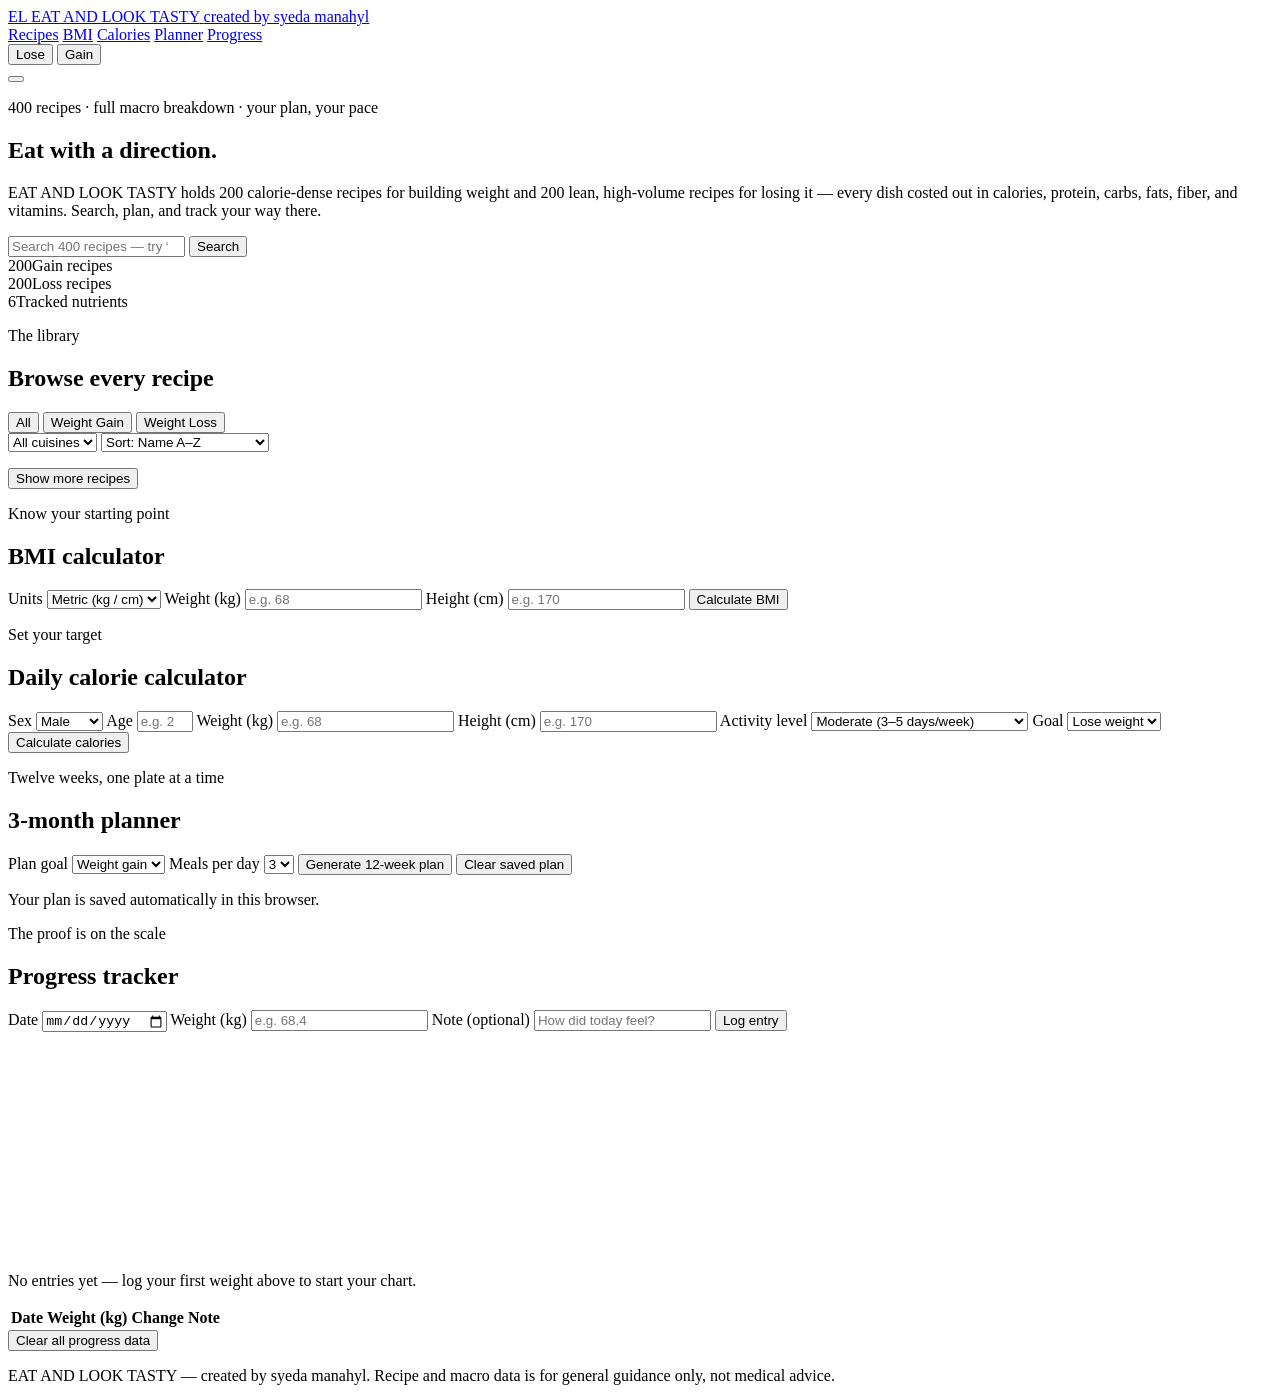
==== commit d5ac2dad: "index.html" ====
--- a/index.html
+++ b/index.html
@@ -6,325 +6,7 @@
 <title>EAT AND LOOK TASTY — Weight Gain &amp; Weight Loss Recipes</title>
 <link rel="preconnect" href="https://fonts.googleapis.com">
 <link href="https://fonts.googleapis.com/css2?family=Fraunces:ital,opsz,wght@0,9..144,400;0,9..144,600;0,9..144,700;1,9..144,500&family=Inter:wght@400;500;600;700&family=JetBrains+Mono:wght@400;500;700&display=swap" rel="stylesheet">
-<style>
-/* ===================================================================
-   FUEL TABLE — design tokens
-   Dark brown ground, sky blue = Lose mode accent, maroon = Gain mode accent
-=================================================================== */
-:root{
-  --bg:            #221510;
-  --bg-panel:      #2C1C16;
-  --bg-panel-2:    #38251D;
-  --line:          rgba(243,230,216,0.14);
-  --cream:         #F4E8DA;
-  --muted:         #C7B2A2;
-  --maroon:        #8C2233;
-  --maroon-2:      #B7394A;
-  --sky:           #6FCBEB;
-  --sky-2:         #9EE0F5;
-  --accent:        var(--sky);
-  --accent-2:      var(--sky-2);
-  --accent-soft:   rgba(111,203,235,0.16);
-  --font-display:  'Fraunces', Georgia, serif;
-  --font-body:     'Inter', -apple-system, BlinkMacSystemFont, sans-serif;
-  --font-mono:     'JetBrains Mono', 'Courier New', monospace;
-  --radius:        14px;
-  --radius-sm:     8px;
-  --shadow:        0 20px 50px -20px rgba(0,0,0,0.6);
-}
-
-body.mode-gain{
-  --accent: var(--maroon-2);
-  --accent-2: var(--maroon);
-  --accent-soft: rgba(183,57,74,0.18);
-}
-
-*{ box-sizing:border-box; }
-html{ scroll-behavior:smooth; }
-body{
-  margin:0;
-  background:
-    radial-gradient(1200px 600px at 90% -10%, rgba(111,203,235,0.07), transparent 60%),
-    radial-gradient(900px 500px at -10% 20%, rgba(183,57,74,0.08), transparent 55%),
-    var(--bg);
-  color:var(--cream);
-  font-family:var(--font-body);
-  line-height:1.55;
-  transition:background 0.4s ease;
-}
-h1,h2,h3{ font-family:var(--font-display); font-weight:700; margin:0 0 0.4em; letter-spacing:-0.01em; }
-p{ margin:0 0 1em; }
-a{ color:inherit; text-decoration:none; }
-img{ max-width:100%; display:block; }
-button{ font-family:inherit; cursor:pointer; }
-input,select{ font-family:inherit; }
-
-.eyebrow{
-  font-family:var(--font-mono);
-  text-transform:uppercase;
-  letter-spacing:0.12em;
-  font-size:0.72rem;
-  color:var(--accent-2);
-  margin-bottom:0.6em;
-}
-
-/* ===================== HEADER ===================== */
-.site-header{
-  position:sticky; top:0; z-index:40;
-  background:rgba(34,21,16,0.86);
-  backdrop-filter:blur(10px);
-  border-bottom:1px solid var(--line);
-}
-.header-inner{
-  max-width:1180px; margin:0 auto; padding:14px 24px;
-  display:flex; align-items:center; gap:24px;
-}
-.brand{ display:flex; align-items:center; gap:12px; margin-right:auto; }
-.brand-mark{
-  flex-shrink:0;
-  width:36px; height:36px; border-radius:10px;
-  background:linear-gradient(145deg, var(--maroon), var(--sky));
-  display:flex; align-items:center; justify-content:center;
-  font-family:var(--font-mono); font-weight:700; font-size:0.85rem; color:#1a100c;
-}
-.brand-text{ display:flex; flex-direction:column; gap:1px; line-height:1.15; }
-.brand-name{ font-family:var(--font-display); font-weight:700; font-size:1.05rem; letter-spacing:0.01em; }
-.brand-credit{ font-family:var(--font-mono); font-size:0.62rem; color:var(--muted); letter-spacing:0.03em; }
-
-.main-nav{ display:flex; gap:22px; }
-.main-nav a{
-  font-size:0.92rem; color:var(--muted); padding:6px 2px;
-  border-bottom:2px solid transparent;
-}
-.main-nav a:hover{ color:var(--cream); border-color:var(--accent); }
-
-.mode-dial{ display:flex; align-items:center; gap:10px; }
-.dial-btn{
-  background:none; border:none; color:var(--muted);
-  font-size:0.82rem; font-weight:600; letter-spacing:0.03em;
-  padding:4px 2px;
-}
-.dial-btn.active{ color:var(--cream); }
-.dial-track{
-  position:relative; width:46px; height:24px; border-radius:20px;
-  background:var(--bg-panel-2); border:1px solid var(--line); display:inline-block;
-}
-.dial-thumb{
-  position:absolute; top:2px; left:2px; width:18px; height:18px; border-radius:50%;
-  background:var(--sky); transition:left 0.25s ease, background 0.25s ease;
-}
-body.mode-gain .dial-thumb{ left:24px; background:var(--maroon-2); }
-
-.nav-toggle{ display:none; flex-direction:column; gap:4px; background:none; border:none; padding:6px; }
-.nav-toggle span{ width:22px; height:2px; background:var(--cream); display:block; }
-
-/* ===================== HERO ===================== */
-.hero{ padding:70px 24px 40px; }
-.hero-inner{ max-width:820px; margin:0 auto; text-align:center; }
-.hero-title{ font-size:clamp(2.2rem, 5.5vw, 3.6rem); line-height:1.05; }
-.accent-swap{ color:var(--accent); font-style:italic; transition:color 0.4s ease; }
-.hero-sub{ color:var(--muted); font-size:1.05rem; max-width:620px; margin:0 auto 2em; }
-
-.search-form{
-  display:flex; max-width:560px; margin:0 auto 2.4em; gap:0;
-  border:1px solid var(--line); border-radius:999px; overflow:hidden;
-  background:var(--bg-panel);
-}
-.search-form input{
-  flex:1; border:none; background:none; color:var(--cream);
-  padding:14px 20px; font-size:0.95rem; outline:none;
-}
-.search-form input::placeholder{ color:var(--muted); }
-.search-form button{
-  border:none; padding:0 24px; background:var(--accent); color:#1a100c;
-  font-weight:700; font-size:0.9rem; transition:background 0.3s ease;
-}
-
-.hero-stats{ display:flex; justify-content:center; gap:48px; flex-wrap:wrap; }
-.hero-stats > div{ display:flex; flex-direction:column; align-items:center; }
-.stat-num{ font-family:var(--font-mono); font-size:1.7rem; font-weight:700; color:var(--accent-2); }
-.stat-label{ font-size:0.8rem; color:var(--muted); }
-
-/* ===================== SECTIONS ===================== */
-.section{ padding:64px 24px; }
-.section.alt{ background:linear-gradient(180deg, transparent, rgba(0,0,0,0.18), transparent); }
-.section-inner{ max-width:1180px; margin:0 auto; }
-.section-inner.narrow{ max-width:680px; }
-.section-head{
-  display:flex; justify-content:space-between; align-items:flex-end; gap:24px; flex-wrap:wrap;
-  margin-bottom:24px;
-}
-
-.filter-row{ display:flex; gap:12px; flex-wrap:wrap; align-items:center; }
-.seg-toggle{ display:flex; border:1px solid var(--line); border-radius:999px; overflow:hidden; }
-.seg-btn{
-  background:var(--bg-panel); border:none; color:var(--muted); padding:9px 16px;
-  font-size:0.82rem; font-weight:600; border-right:1px solid var(--line);
-}
-.seg-btn:last-child{ border-right:none; }
-.seg-btn.active{ background:var(--accent-soft); color:var(--cream); }
-
-select{
-  background:var(--bg-panel); color:var(--cream); border:1px solid var(--line);
-  border-radius:999px; padding:9px 14px; font-size:0.82rem;
-}
-
-.result-count{ color:var(--muted); font-size:0.85rem; margin-bottom:12px; }
-
-/* ===================== RECIPE GRID / CARDS ===================== */
-.recipe-grid{
-  display:grid; grid-template-columns:repeat(auto-fill, minmax(250px,1fr)); gap:16px;
-}
-.recipe-card{
-  background:var(--bg-panel); border:1px solid var(--line); border-radius:var(--radius);
-  padding:18px; text-align:left; color:var(--cream); display:flex; flex-direction:column; gap:10px;
-  transition:transform 0.2s ease, border-color 0.2s ease;
-}
-.recipe-card:hover{ transform:translateY(-3px); border-color:var(--accent); }
-.recipe-card .tag{
-  align-self:flex-start; font-family:var(--font-mono); font-size:0.65rem; text-transform:uppercase;
-  letter-spacing:0.08em; padding:3px 9px; border-radius:999px;
-}
-.tag.gain{ background:rgba(183,57,74,0.22); color:#F0A4AE; }
-.tag.loss{ background:rgba(111,203,235,0.2); color:#AFE4F5; }
-.recipe-card h3{ font-size:1.05rem; line-height:1.3; margin:0; }
-.recipe-card .rc-desc{ color:var(--muted); font-size:0.83rem; margin:0; flex:1; }
-
-.macro-bar{ display:flex; height:6px; border-radius:4px; overflow:hidden; background:var(--bg-panel-2); }
-.macro-bar span{ display:block; height:100%; }
-.macro-bar .p{ background:var(--sky); }
-.macro-bar .c{ background:#D8A34E; }
-.macro-bar .f{ background:var(--maroon-2); }
-
-.rc-meta{ display:flex; justify-content:space-between; font-family:var(--font-mono); font-size:0.72rem; color:var(--muted); }
-.rc-cal{ color:var(--accent-2); font-weight:700; }
-
-.load-more{
-  display:block; margin:28px auto 0; background:var(--bg-panel); color:var(--cream);
-  border:1px solid var(--line); border-radius:999px; padding:12px 28px; font-size:0.85rem; font-weight:600;
-}
-.load-more:hover{ border-color:var(--accent); }
-.load-more[hidden]{ display:none; }
-
-/* ===================== TOOL CARDS (BMI / calorie / planner / progress) ===================== */
-.tool-card{
-  background:var(--bg-panel); border:1px solid var(--line); border-radius:var(--radius);
-  padding:26px; box-shadow:var(--shadow);
-}
-.tool-grid{ display:grid; grid-template-columns:repeat(auto-fit, minmax(160px,1fr)); gap:16px; align-items:end; }
-.tool-grid label{ display:flex; flex-direction:column; gap:6px; font-size:0.8rem; color:var(--muted); }
-.tool-grid input, .tool-grid select{
-  background:var(--bg-panel-2); border:1px solid var(--line); border-radius:var(--radius-sm);
-  padding:10px 12px; color:var(--cream); font-size:0.92rem;
-}
-.primary-btn{
-  background:var(--accent); color:#1a100c; border:none; border-radius:var(--radius-sm);
-  padding:12px 18px; font-weight:700; font-size:0.88rem; height:fit-content;
-}
-.ghost-btn{
-  background:none; border:1px solid var(--line); color:var(--muted); border-radius:var(--radius-sm);
-  padding:10px 16px; font-size:0.82rem; margin-top:12px;
-}
-.ghost-btn:hover{ color:var(--cream); border-color:var(--accent); }
-
-.result-panel{ margin-top:24px; padding-top:20px; border-top:1px dashed var(--line); }
-.result-number{ font-family:var(--font-mono); font-size:2.4rem; font-weight:700; color:var(--accent-2); }
-.result-tag{ display:block; font-size:0.85rem; color:var(--muted); margin-top:2px; }
-.fine-print{ font-size:0.78rem; color:var(--muted); margin-top:14px; }
-
-.bmi-scale{ position:relative; height:10px; border-radius:6px; margin-top:16px;
-  background:linear-gradient(90deg,#6FCBEB 0%, #7BC98A 30%, #D8A34E 60%, #B7394A 100%); }
-.bmi-scale-marker{
-  position:absolute; top:-5px; width:2px; height:20px; background:var(--cream); left:0%;
-  transition:left 0.4s ease;
-}
-.cal-summary{ display:flex; gap:48px; flex-wrap:wrap; }
-
-/* Planner */
-.planner-weeks{ margin-top:26px; display:grid; gap:14px; }
-.week-card{
-  background:var(--bg-panel-2); border:1px solid var(--line); border-radius:var(--radius-sm);
-  padding:14px 16px;
-}
-.week-card h4{ margin:0 0 8px; font-family:var(--font-mono); font-size:0.78rem; color:var(--accent-2); text-transform:uppercase; letter-spacing:0.06em; }
-.week-meals{ display:grid; grid-template-columns:repeat(auto-fit, minmax(160px,1fr)); gap:8px; }
-.week-meal{ font-size:0.82rem; color:var(--cream); background:var(--bg-panel); border:1px solid var(--line); border-radius:6px; padding:8px 10px; }
-.week-meal small{ display:block; color:var(--muted); font-family:var(--font-mono); font-size:0.68rem; margin-bottom:2px; }
-
-/* Progress */
-.progress-chart-wrap{ margin:22px 0; position:relative; min-height:100px; }
-.empty-state{ color:var(--muted); font-size:0.85rem; text-align:center; padding:30px 0; }
-.progress-table{ width:100%; border-collapse:collapse; margin-top:10px; font-size:0.85rem; }
-.progress-table th, .progress-table td{ text-align:left; padding:8px 10px; border-bottom:1px solid var(--line); }
-.progress-table th{ color:var(--muted); font-weight:600; font-size:0.72rem; text-transform:uppercase; letter-spacing:0.05em; font-family:var(--font-mono); }
-.progress-table td.change-up{ color:var(--maroon-2); }
-.progress-table td.change-down{ color:var(--sky-2); }
-.row-del{ background:none; border:none; color:var(--muted); font-size:1rem; }
-.row-del:hover{ color:var(--maroon-2); }
-
-/* ===================== MODAL ===================== */
-.modal-overlay{
-  position:fixed; inset:0; background:rgba(15,9,7,0.78); backdrop-filter:blur(4px);
-  display:flex; align-items:flex-start; justify-content:center; padding:40px 16px; z-index:100; overflow-y:auto;
-}
-.modal-overlay[hidden]{ display:none; }
-.modal{
-  background:var(--bg-panel); border:1px solid var(--line); border-radius:var(--radius);
-  max-width:640px; width:100%; padding:30px; position:relative; box-shadow:var(--shadow);
-}
-.modal-close{
-  position:absolute; top:14px; right:14px; background:var(--bg-panel-2); border:none; color:var(--cream);
-  width:32px; height:32px; border-radius:50%; font-size:1.2rem; line-height:1;
-}
-.modal-body h2{ font-size:1.5rem; padding-right:30px; }
-.modal-nutri-grid{
-  display:grid; grid-template-columns:repeat(auto-fit,minmax(90px,1fr)); gap:10px; margin:18px 0;
-}
-.nutri-chip{
-  background:var(--bg-panel-2); border:1px solid var(--line); border-radius:var(--radius-sm);
-  padding:10px; text-align:center;
-}
-.nutri-chip .n-val{ font-family:var(--font-mono); font-weight:700; color:var(--accent-2); font-size:1.1rem; }
-.nutri-chip .n-label{ font-size:0.68rem; color:var(--muted); text-transform:uppercase; letter-spacing:0.05em; }
-.modal-body h3{ font-size:0.95rem; margin-top:22px; color:var(--accent-2); }
-.modal-body ul, .modal-body ol{ padding-left:20px; color:var(--muted); font-size:0.9rem; }
-.modal-body li{ margin-bottom:6px; }
-.vit-pills{ display:flex; flex-wrap:wrap; gap:8px; }
-.vit-pill{ font-family:var(--font-mono); font-size:0.7rem; background:var(--accent-soft); color:var(--cream); padding:4px 10px; border-radius:999px; }
-
-/* ===================== FOOTER ===================== */
-.site-footer{ text-align:center; padding:30px 20px; color:var(--muted); font-size:0.78rem; border-top:1px solid var(--line); }
-
-/* ===================== LOAD WARNING ===================== */
-.load-warning{
-  background:#B7394A; color:#FBEAEA; text-align:center; padding:14px 20px;
-  font-size:0.88rem; line-height:1.5;
-}
-.load-warning code{ background:rgba(0,0,0,0.25); padding:1px 6px; border-radius:4px; font-family:var(--font-mono); }
-.load-warning[hidden]{ display:none; }
-
-/* ===================== RESPONSIVE ===================== */
-@media (max-width: 860px){
-  .main-nav{
-    position:absolute; top:100%; left:0; right:0; background:var(--bg-panel);
-    flex-direction:column; padding:14px 24px; border-bottom:1px solid var(--line);
-    display:none;
-  }
-  .main-nav.open{ display:flex; }
-  .nav-toggle{ display:flex; }
-  .header-inner{ flex-wrap:wrap; }
-}
-@media (max-width: 560px){
-  .hero{ padding:50px 16px 30px; }
-  .section{ padding:44px 16px; }
-  .hero-stats{ gap:28px; }
-  .cal-summary{ gap:24px; }
-}
-@media (prefers-reduced-motion: reduce){
-  *{ transition:none !important; scroll-behavior:auto !important; }
-}
-
-</style>
+<link rel="stylesheet" href="style.css">
 </head>
 <body>
 
@@ -361,9 +43,10 @@
 
 <!-- ============ DATA LOAD WARNING (hidden unless foods.js fails to load) ============ -->
 <div id="loadWarning" class="load-warning" hidden>
-  <strong>Something went wrong loading the app.</strong>
-  Try refreshing the page. If this keeps happening, open your browser's developer
-  console (F12) and check the Console tab for an error message.
+  <strong>Recipe data didn't load.</strong>
+  Make sure <code>foods.js</code>, <code>script.js</code>, <code>style.css</code> and
+  <code>index.html</code> are all saved in the <em>same folder</em>, with no renamed
+  duplicates (e.g. "foods (1).js"), then refresh this page.
 </div>
 
 <!-- ============ HERO ============ -->
@@ -580,2307 +263,7 @@
   <p>EAT AND LOOK TASTY — created by syeda manahyl. Recipe and macro data is for general guidance only, not medical advice.</p>
 </footer>
 
-<script>
-// Auto-generated recipe database: weight-gain + weight-loss recipes, incl. Pakistani halal recipes
-const FOODS = [
-  {
-    "id": 1,
-    "name": "Grilled Korean Shrimp Wrap",
-    "category": "gain",
-    "cuisine": "Korean",
-    "description": "A grilled korean inspired wrap built around shrimp, designed to support muscle building and calorie-dense fueling.",
-    "prepTimeMin": 10,
-    "cookTimeMin": 15,
-    "servings": 2,
-    "ingredients": [
-      "220g Shrimp",
-      "100g Whole Wheat Pasta",
-      "100g Radish",
-      "60g Carrot",
-      "100g Corn",
-      "1 tbsp Flax Seeds",
-      "Seasoning: garlic and cumin",
-      "Salt and pepper to taste"
-    ],
-    "instructions": [
-      "Prep the shrimp and vegetables, patting everything dry and trimming as needed.",
-      "Season the shrimp with the korean-inspired spice blend and let it rest for 10 minutes.",
-      "Grilled the shrimp until cooked through, then set aside to rest for 5 minutes.",
-      "Cook the base and vegetables in the same pan, stirring occasionally until tender.",
-      "Combine everything into the wrap, finish with the fat/garnish, and serve warm."
-    ],
-    "nutrition": {
-      "calories": 674,
-      "protein": 34,
-      "carbs": 102,
-      "fats": 21,
-      "fiber": 5,
-      "vitamins": [
-        "Potassium",
-        "Folate",
-        "Vitamin A",
-        "Magnesium"
-      ]
-    }
-  },
-  {
-    "id": 2,
-    "name": "Peppered French Whole Milk Stew",
-    "category": "gain",
-    "cuisine": "French",
-    "description": "A peppered french inspired stew built around whole milk, designed to support muscle building and calorie-dense fueling.",
-    "prepTimeMin": 20,
-    "cookTimeMin": 20,
-    "servings": 2,
-    "ingredients": [
-      "120g Whole Milk",
-      "180g Sweet Potato",
-      "50g Radish",
-      "80g Bell Pepper",
-      "80g Cabbage",
-      "1 tbsp Flax Seeds",
-      "Seasoning: harissa and mint",
-      "Salt and pepper to taste"
-    ],
-    "instructions": [
-      "Prep the whole milk and vegetables, patting everything dry and trimming as needed.",
-      "Season the whole milk with the french-inspired spice blend and let it rest for 10 minutes.",
-      "Peppered the whole milk until cooked through, then set aside to rest for 5 minutes.",
-      "Cook the base and vegetables in the same pan, stirring occasionally until tender.",
-      "Combine everything into the stew, finish with the fat/garnish, and serve warm."
-    ],
-    "nutrition": {
-      "calories": 702,
-      "protein": 34,
-      "carbs": 68,
-      "fats": 42,
-      "fiber": 9,
-      "vitamins": [
-        "Vitamin B12",
-        "Omega-3",
-        "Folate",
-        "Zinc"
-      ]
-    }
-  },
-  {
-    "id": 3,
-    "name": "Lemon-Herb Greek Beef Sirloin Skillet",
-    "category": "gain",
-    "cuisine": "Greek",
-    "description": "A lemon-herb greek inspired skillet built around beef sirloin, designed to support muscle building and calorie-dense fueling.",
-    "prepTimeMin": 15,
-    "cookTimeMin": 20,
-    "servings": 2,
-    "ingredients": [
-      "150g Beef Sirloin",
-      "150g Barley",
-      "60g Kale",
-      "60g Cauliflower",
-      "100g Radish",
-      "1 tbsp Tahini",
-      "Seasoning: curry powder and coconut",
-      "Salt and pepper to taste"
-    ],
-    "instructions": [
-      "Prep the beef sirloin and vegetables, patting everything dry and trimming as needed.",
-      "Season the beef sirloin with the greek-inspired spice blend and let it rest for 10 minutes.",
-      "Lemon-Herb the beef sirloin until cooked through, then set aside to rest for 5 minutes.",
-      "Cook the base and vegetables in the same pan, stirring occasionally until tender.",
-      "Combine everything into the skillet, finish with the fat/garnish, and serve warm."
-    ],
-    "nutrition": {
-      "calories": 708,
-      "protein": 32,
-      "carbs": 69,
-      "fats": 21,
-      "fiber": 10,
-      "vitamins": [
-        "Vitamin E",
-        "Iron",
-        "Magnesium",
-        "Vitamin K"
-      ]
-    }
-  },
-  {
-    "id": 4,
-    "name": "Saut\u00e9ed Southern Duck Breast Loaf",
-    "category": "gain",
-    "cuisine": "Southern",
-    "description": "A saut\u00e9ed southern inspired loaf built around duck breast, designed to support muscle building and calorie-dense fueling.",
-    "prepTimeMin": 10,
-    "cookTimeMin": 15,
-    "servings": 2,
-    "ingredients": [
-      "150g Duck Breast",
-      "180g Rice Noodles",
-      "80g Cabbage",
-      "60g Arugula",
-      "60g Zucchini",
-      "2 tbsp Pine Nuts",
-      "Seasoning: basil and sun-dried tomato",
-      "Salt and pepper to taste"
-    ],
-    "instructions": [
-      "Prep the duck breast and vegetables, patting everything dry and trimming as needed.",
-      "Season the duck breast with the southern-inspired spice blend and let it rest for 10 minutes.",
-      "Saut\u00e9ed the duck breast until cooked through, then set aside to rest for 5 minutes.",
-      "Cook the base and vegetables in the same pan, stirring occasionally until tender.",
-      "Combine everything into the loaf, finish with the fat/garnish, and serve warm."
-    ],
-    "nutrition": {
-      "calories": 953,
-      "protein": 54,
-      "carbs": 58,
-      "fats": 25,
-      "fiber": 4,
-      "vitamins": [
-        "Omega-3",
-        "Vitamin K",
-        "Folate",
-        "Vitamin E"
-      ]
-    }
-  },
-  {
-    "id": 5,
-    "name": "Hearty French Lentil Noodle Bowl",
-    "category": "gain",
-    "cuisine": "French",
-    "description": "A hearty french inspired noodle bowl built around lentil, designed to support muscle building and calorie-dense fueling.",
-    "prepTimeMin": 10,
-    "cookTimeMin": 15,
-    "servings": 2,
-    "ingredients": [
-      "250g Lentil",
-      "180g Sourdough Bread",
-      "100g Corn",
-      "100g Kale",
-      "80g Cabbage",
-      "1 tbsp Chia Seeds",
-      "Seasoning: curry powder and coconut",
-      "Salt and pepper to taste"
-    ],
-    "instructions": [
-      "Prep the lentil and vegetables, patting everything dry and trimming as needed.",
-      "Season the lentil with the french-inspired spice blend and let it rest for 10 minutes.",
-      "Hearty the lentil until cooked through, then set aside to rest for 5 minutes.",
-      "Cook the base and vegetables in the same pan, stirring occasionally until tender.",
-      "Combine everything into the noodle bowl, finish with the fat/garnish, and serve warm."
-    ],
-    "nutrition": {
-      "calories": 858,
-      "protein": 42,
-      "carbs": 78,
-      "fats": 25,
-      "fiber": 6,
-      "vitamins": [
-        "Calcium",
-        "Iron",
-        "Vitamin B12",
-        "Vitamin A"
-      ]
-    }
-  },
-  {
-    "id": 6,
-    "name": "Lemon-Herb Peruvian Cottage Cheese Wrap",
-    "category": "gain",
-    "cuisine": "Peruvian",
-    "description": "A lemon-herb peruvian inspired wrap built around cottage cheese, designed to support muscle building and calorie-dense fueling.",
-    "prepTimeMin": 10,
-    "cookTimeMin": 35,
-    "servings": 2,
-    "ingredients": [
-      "220g Cottage Cheese",
-      "120g Barley",
-      "60g Celery",
-      "60g Bell Pepper",
-      "80g Cucumber",
-      "2 tbsp Almond Butter",
-      "Seasoning: basil and sun-dried tomato",
-      "Salt and pepper to taste"
-    ],
-    "instructions": [
-      "Prep the cottage cheese and vegetables, patting everything dry and trimming as needed.",
-      "Season the cottage cheese with the peruvian-inspired spice blend and let it rest for 10 minutes.",
-      "Lemon-Herb the cottage cheese until cooked through, then set aside to rest for 5 minutes.",
-      "Cook the base and vegetables in the same pan, stirring occasionally until tender.",
-      "Combine everything into the wrap, finish with the fat/garnish, and serve warm."
-    ],
-    "nutrition": {
-      "calories": 696,
-      "protein": 54,
-      "carbs": 96,
-      "fats": 28,
-      "fiber": 5,
-      "vitamins": [
-        "Vitamin E",
-        "Folate",
-        "Vitamin C",
-        "Iron"
-      ]
-    }
-  },
-  {
-    "id": 7,
-    "name": "Charred Southern Kidney Bean Bowl",
-    "category": "gain",
-    "cuisine": "Southern",
-    "description": "A charred southern inspired bowl built around kidney bean, designed to support muscle building and calorie-dense fueling.",
-    "prepTimeMin": 10,
-    "cookTimeMin": 35,
-    "servings": 4,
-    "ingredients": [
-      "120g Kidney Bean",
-      "120g Oats",
-      "60g Zucchini",
-      "80g Snap Peas",
-      "100g Radish",
-      "2 tbsp Coconut Oil",
-      "Seasoning: harissa and mint",
-      "Salt and pepper to taste"
-    ],
-    "instructions": [
-      "Prep the kidney bean and vegetables, patting everything dry and trimming as needed.",
-      "Season the kidney bean with the southern-inspired spice blend and let it rest for 10 minutes.",
-      "Charred the kidney bean until cooked through, then set aside to rest for 5 minutes.",
-      "Cook the base and vegetables in the same pan, stirring occasionally until tender.",
-      "Combine everything into the bowl, finish with the fat/garnish, and serve warm."
-    ],
-    "nutrition": {
-      "calories": 569,
-      "protein": 33,
-      "carbs": 78,
-      "fats": 27,
-      "fiber": 7,
-      "vitamins": [
-        "Vitamin A",
-        "Vitamin D",
-        "Potassium",
-        "Vitamin B12"
-      ]
-    }
-  },
-  {
-    "id": 8,
-    "name": "Peppered Japanese Duck Breast Curry",
-    "category": "gain",
-    "cuisine": "Japanese",
-    "description": "A peppered japanese inspired curry built around duck breast, designed to support muscle building and calorie-dense fueling.",
-    "prepTimeMin": 20,
-    "cookTimeMin": 10,
-    "servings": 2,
-    "ingredients": [
-      "220g Duck Breast",
-      "120g Couscous",
-      "60g Spinach",
-      "50g Kale",
-      "50g Broccoli",
-      "1 tbsp Butter",
-      "Seasoning: basil and sun-dried tomato",
-      "Salt and pepper to taste"
-    ],
-    "instructions": [
-      "Prep the duck breast and vegetables, patting everything dry and trimming as needed.",
-      "Season the duck breast with the japanese-inspired spice blend and let it rest for 10 minutes.",
-      "Peppered the duck breast until cooked through, then set aside to rest for 5 minutes.",
-      "Cook the base and vegetables in the same pan, stirring occasionally until tender.",
-      "Combine everything into the curry, finish with the fat/garnish, and serve warm."
-    ],
-    "nutrition": {
-      "calories": 903,
-      "protein": 50,
-      "carbs": 78,
-      "fats": 32,
-      "fiber": 11,
-      "vitamins": [
-        "Vitamin B12",
-        "Vitamin D",
-        "Zinc",
-        "Omega-3"
-      ]
-    }
-  },
-  {
-    "id": 9,
-    "name": "Lemon-Herb Vietnamese Turkey Rice Bowl",
-    "category": "gain",
-    "cuisine": "Vietnamese",
-    "description": "A lemon-herb vietnamese inspired rice bowl built around turkey, designed to support muscle building and calorie-dense fueling.",
-    "prepTimeMin": 10,
-    "cookTimeMin": 10,
-    "servings": 4,
-    "ingredients": [
-      "180g Turkey",
-      "180g Whole Wheat Pasta",
-      "50g Brussels Sprouts",
-      "50g Arugula",
-      "100g Broccoli",
-      "1 tbsp Pine Nuts",
-      "Seasoning: smoked paprika and thyme",
-      "Salt and pepper to taste"
-    ],
-    "instructions": [
-      "Prep the turkey and vegetables, patting everything dry and trimming as needed.",
-      "Season the turkey with the vietnamese-inspired spice blend and let it rest for 10 minutes.",
-      "Lemon-Herb the turkey until cooked through, then set aside to rest for 5 minutes.",
-      "Cook the base and vegetables in the same pan, stirring occasionally until tender.",
-      "Combine everything into the rice bowl, finish with the fat/garnish, and serve warm."
-    ],
-    "nutrition": {
-      "calories": 836,
-      "protein": 34,
-      "carbs": 101,
-      "fats": 36,
-      "fiber": 11,
-      "vitamins": [
-        "Vitamin D",
-        "Iron",
-        "Folate",
-        "Omega-3"
-      ]
-    }
-  },
-  {
-    "id": 10,
-    "name": "Steamed Peruvian Turkey Curry",
-    "category": "gain",
-    "cuisine": "Peruvian",
-    "description": "A steamed peruvian inspired curry built around turkey, designed to support muscle building and calorie-dense fueling.",
-    "prepTimeMin": 10,
-    "cookTimeMin": 10,
-    "servings": 1,
-    "ingredients": [
-      "120g Turkey",
-      "120g Oats",
-      "100g Cauliflower",
-      "60g Brussels Sprouts",
-      "100g Snap Peas",
-      "1 tbsp Olive Oil",
-      "Seasoning: oregano and lemon zest",
-      "Salt and pepper to taste"
-    ],
-    "instructions": [
-      "Prep the turkey and vegetables, patting everything dry and trimming as needed.",
-      "Season the turkey with the peruvian-inspired spice blend and let it rest for 10 minutes.",
-      "Steamed the turkey until cooked through, then set aside to rest for 5 minutes.",
-      "Cook the base and vegetables in the same pan, stirring occasionally until tender.",
-      "Combine everything into the curry, finish with the fat/garnish, and serve warm."
-    ],
-    "nutrition": {
-      "calories": 631,
-      "protein": 43,
-      "carbs": 66,
-      "fats": 26,
-      "fiber": 11,
-      "vitamins": [
-        "Vitamin D",
-        "Vitamin B12",
-        "Iron",
-        "Calcium"
-      ]
-    }
-  },
-  {
-    "id": 11,
-    "name": "Braised Caribbean Chicken Thigh Bake",
-    "category": "gain",
-    "cuisine": "Caribbean",
-    "description": "A braised caribbean inspired bake built around chicken thigh, designed to support muscle building and calorie-dense fueling.",
-    "prepTimeMin": 10,
-    "cookTimeMin": 30,
-    "servings": 1,
-    "ingredients": [
-      "250g Chicken Thigh",
-      "150g Potato",
-      "60g Broccoli",
-      "50g Corn",
-      "50g Snap Peas",
-      "1 tbsp Almond Butter",
-      "Seasoning: five-spice and sesame",
-      "Salt and pepper to taste"
-    ],
-    "instructions": [
-      "Prep the chicken thigh and vegetables, patting everything dry and trimming as needed.",
-      "Season the chicken thigh with the caribbean-inspired spice blend and let it rest for 10 minutes.",
-      "Braised the chicken thigh until cooked through, then set aside to rest for 5 minutes.",
-      "Cook the base and vegetables in the same pan, stirring occasionally until tender.",
-      "Combine everything into the bake, finish with the fat/garnish, and serve warm."
-    ],
-    "nutrition": {
-      "calories": 776,
-      "protein": 52,
-      "carbs": 101,
-      "fats": 35,
-      "fiber": 11,
-      "vitamins": [
-        "Vitamin C",
-        "Vitamin D",
-        "Vitamin E",
-        "Zinc"
-      ]
-    }
-  },
-  {
-    "id": 12,
-    "name": "Paprika Greek Beef Sirloin Tacos",
-    "category": "gain",
-    "cuisine": "Greek",
-    "description": "A paprika greek inspired tacos built around beef sirloin, designed to support muscle building and calorie-dense fueling.",
-    "prepTimeMin": 30,
-    "cookTimeMin": 30,
-    "servings": 2,
-    "ingredients": [
-      "180g Beef Sirloin",
-      "120g Couscous",
-      "100g Tomato",
-      "60g Asparagus",
-      "80g Mushroom",
-      "1 tbsp Walnuts",
-      "Seasoning: smoked paprika and thyme",
-      "Salt and pepper to taste"
-    ],
-    "instructions": [
-      "Prep the beef sirloin and vegetables, patting everything dry and trimming as needed.",
-      "Season the beef sirloin with the greek-inspired spice blend and let it rest for 10 minutes.",
-      "Paprika the beef sirloin until cooked through, then set aside to rest for 5 minutes.",
-      "Cook the base and vegetables in the same pan, stirring occasionally until tender.",
-      "Combine everything into the tacos, finish with the fat/garnish, and serve warm."
-    ],
-    "nutrition": {
-      "calories": 621,
-      "protein": 58,
-      "carbs": 91,
-      "fats": 25,
-      "fiber": 4,
-      "vitamins": [
-        "Potassium",
-        "Vitamin B12",
-        "Folate",
-        "Omega-3"
-      ]
-    }
-  },
-  {
-    "id": 13,
-    "name": "Charred Ethiopian Chicken Thigh Power Smoothie",
-    "category": "gain",
-    "cuisine": "Ethiopian",
-    "description": "A charred ethiopian inspired power smoothie built around chicken thigh, designed to support muscle building and calorie-dense fueling.",
-    "prepTimeMin": 20,
-    "cookTimeMin": 20,
-    "servings": 2,
-    "ingredients": [
-      "200g Chicken Thigh",
-      "150g White Rice",
-      "80g Corn",
-      "50g Celery",
-      "60g Spinach",
-      "1 tbsp Sesame Oil",
-      "Seasoning: smoked paprika and thyme",
-      "Salt and pepper to taste"
-    ],
-    "instructions": [
-      "Prep the chicken thigh and vegetables, patting everything dry and trimming as needed.",
-      "Season the chicken thigh with the ethiopian-inspired spice blend and let it rest for 10 minutes.",
-      "Charred the chicken thigh until cooked through, then set aside to rest for 5 minutes.",
-      "Cook the base and vegetables in the same pan, stirring occasionally until tender.",
-      "Combine everything into the power smoothie, finish with the fat/garnish, and serve warm."
-    ],
-    "nutrition": {
-      "calories": 597,
-      "protein": 47,
-      "carbs": 68,
-      "fats": 34,
-      "fiber": 8,
-      "vitamins": [
-        "Vitamin C",
-        "Vitamin K",
-        "Vitamin B12",
-        "Vitamin D"
-      ]
-    }
-  },
-  {
-    "id": 14,
-    "name": "Stir-Fried Korean Cottage Cheese Loaf",
-    "category": "gain",
-    "cuisine": "Korean",
-    "description": "A stir-fried korean inspired loaf built around cottage cheese, designed to support muscle building and calorie-dense fueling.",
-    "prepTimeMin": 25,
-    "cookTimeMin": 20,
-    "servings": 1,
-    "ingredients": [
-      "120g Cottage Cheese",
-      "180g Potato",
-      "80g Mushroom",
-      "60g Broccoli",
-      "80g Spinach",
-      "2 tbsp Almond Butter",
-      "Seasoning: cayenne and honey",
-      "Salt and pepper to taste"
-    ],
-    "instructions": [
-      "Prep the cottage cheese and vegetables, patting everything dry and trimming as needed.",
-      "Season the cottage cheese with the korean-inspired spice blend and let it rest for 10 minutes.",
-      "Stir-Fried the cottage cheese until cooked through, then set aside to rest for 5 minutes.",
-      "Cook the base and vegetables in the same pan, stirring occasionally until tender.",
-      "Combine everything into the loaf, finish with the fat/garnish, and serve warm."
-    ],
-    "nutrition": {
-      "calories": 869,
-      "protein": 36,
-      "carbs": 100,
-      "fats": 28,
-      "fiber": 7,
-      "vitamins": [
-        "Magnesium",
-        "Omega-3",
-        "Vitamin E",
-        "Calcium"
-      ]
-    }
-  },
-  {
-    "id": 15,
-    "name": "Garlic Peruvian Sweet Potato Fried Rice",
-    "category": "gain",
-    "cuisine": "Peruvian",
-    "description": "A garlic peruvian inspired fried rice built around sweet potato, designed to support muscle building and calorie-dense fueling.",
-    "prepTimeMin": 25,
-    "cookTimeMin": 15,
-    "servings": 1,
-    "ingredients": [
-      "180g Sweet Potato",
-      "150g Brown Rice",
-      "60g Broccoli",
-      "50g Green Beans",
-      "80g Carrot",
-      "1 tbsp Chia Seeds",
-      "Seasoning: five-spice and sesame",
-      "Salt and pepper to taste"
-    ],
-    "instructions": [
-      "Prep the sweet potato and vegetables, patting everything dry and trimming as needed.",
-      "Season the sweet potato with the peruvian-inspired spice blend and let it rest for 10 minutes.",
-      "Garlic the sweet potato until cooked through, then set aside to rest for 5 minutes.",
-      "Cook the base and vegetables in the same pan, stirring occasionally until tender.",
-      "Combine everything into the fried rice, finish with the fat/garnish, and serve warm."
-    ],
-    "nutrition": {
-      "calories": 617,
-      "protein": 32,
-      "carbs": 99,
-      "fats": 22,
-      "fiber": 4,
-      "vitamins": [
-        "Vitamin K",
-        "Potassium",
-        "Calcium",
-        "Vitamin C"
-      ]
-    }
-  },
-  {
-    "id": 16,
-    "name": "Smashed Greek Cottage Cheese Burrito",
-    "category": "gain",
-    "cuisine": "Greek",
-    "description": "A smashed greek inspired burrito built around cottage cheese, designed to support muscle building and calorie-dense fueling.",
-    "prepTimeMin": 15,
-    "cookTimeMin": 20,
-    "servings": 2,
-    "ingredients": [
-      "250g Cottage Cheese",
-      "100g Rice Noodles",
-      "60g Cabbage",
-      "60g Broccoli",
-      "100g Snap Peas",
-      "1 tbsp Butter",
-      "Seasoning: ginger and soy sauce",
-      "Salt and pepper to taste"
-    ],
-    "instructions": [
-      "Prep the cottage cheese and vegetables, patting everything dry and trimming as needed.",
-      "Season the cottage cheese with the greek-inspired spice blend and let it rest for 10 minutes.",
-      "Smashed the cottage cheese until cooked through, then set aside to rest for 5 minutes.",
-      "Cook the base and vegetables in the same pan, stirring occasionally until tender.",
-      "Combine everything into the burrito, finish with the fat/garnish, and serve warm."
-    ],
-    "nutrition": {
-      "calories": 643,
-      "protein": 55,
-      "carbs": 66,
-      "fats": 31,
-      "fiber": 4,
-      "vitamins": [
-        "Vitamin C",
-        "Zinc",
-        "Vitamin K",
-        "Folate"
-      ]
-    }
-  },
-  {
-    "id": 17,
-    "name": "Lemon-Herb Moroccan Turkey Bowl",
-    "category": "gain",
-    "cuisine": "Moroccan",
-    "description": "A lemon-herb moroccan inspired bowl built around turkey, designed to support muscle building and calorie-dense fueling.",
-    "prepTimeMin": 30,
-    "cookTimeMin": 20,
-    "servings": 1,
-    "ingredients": [
-      "120g Turkey",
-      "150g Couscous",
-      "50g Cauliflower",
-      "50g Beet",
-      "100g Mushroom",
-      "2 tbsp Butter",
-      "Seasoning: turmeric and coriander",
-      "Salt and pepper to taste"
-    ],
-    "instructions": [
-      "Prep the turkey and vegetables, patting everything dry and trimming as needed.",
-      "Season the turkey with the moroccan-inspired spice blend and let it rest for 10 minutes.",
-      "Lemon-Herb the turkey until cooked through, then set aside to rest for 5 minutes.",
-      "Cook the base and vegetables in the same pan, stirring occasionally until tender.",
-      "Combine everything into the bowl, finish with the fat/garnish, and serve warm."
-    ],
-    "nutrition": {
-      "calories": 728,
-      "protein": 38,
-      "carbs": 59,
-      "fats": 42,
-      "fiber": 8,
-      "vitamins": [
-        "Vitamin K",
-        "Magnesium",
-        "Calcium",
-        "Folate"
-      ]
-    }
-  },
-  {
-    "id": 18,
-    "name": "Creamy Italian Almond Hash",
-    "category": "gain",
-    "cuisine": "Italian",
-    "description": "A creamy italian inspired hash built around almond, designed to support muscle building and calorie-dense fueling.",
-    "prepTimeMin": 20,
-    "cookTimeMin": 25,
-    "servings": 1,
-    "ingredients": [
-      "250g Almond",
-      "150g Couscous",
-      "80g Corn",
-      "80g Tomato",
-      "100g Bell Pepper",
-      "1 tbsp Butter",
-      "Seasoning: harissa and mint",
-      "Salt and pepper to taste"
-    ],
-    "instructions": [
-      "Prep the almond and vegetables, patting everything dry and trimming as needed.",
-      "Season the almond with the italian-inspired spice blend and let it rest for 10 minutes.",
-      "Creamy the almond until cooked through, then set aside to rest for 5 minutes.",
-      "Cook the base and vegetables in the same pan, stirring occasionally until tender.",
-      "Combine everything into the hash, finish with the fat/garnish, and serve warm."
-    ],
-    "nutrition": {
-      "calories": 855,
-      "protein": 36,
-      "carbs": 71,
-      "fats": 19,
-      "fiber": 10,
-      "vitamins": [
-        "Vitamin A",
-        "Calcium",
-        "Zinc",
-        "Vitamin D"
-      ]
-    }
-  },
-  {
-    "id": 19,
-    "name": "Stir-Fried Moroccan Chickpea Loaf",
-    "category": "gain",
-    "cuisine": "Moroccan",
-    "description": "A stir-fried moroccan inspired loaf built around chickpea, designed to support muscle building and calorie-dense fueling.",
-    "prepTimeMin": 30,
-    "cookTimeMin": 10,
-    "servings": 2,
-    "ingredients": [
-      "180g Chickpea",
-      "120g Couscous",
-      "100g Brussels Sprouts",
-      "100g Beet",
-      "100g Tomato",
-      "1 tbsp Pumpkin Seeds",
-      "Seasoning: basil and sun-dried tomato",
-      "Salt and pepper to taste"
-    ],
-    "instructions": [
-      "Prep the chickpea and vegetables, patting everything dry and trimming as needed.",
-      "Season the chickpea with the moroccan-inspired spice blend and let it rest for 10 minutes.",
-      "Stir-Fried the chickpea until cooked through, then set aside to rest for 5 minutes.",
-      "Cook the base and vegetables in the same pan, stirring occasionally until tender.",
-      "Combine everything into the loaf, finish with the fat/garnish, and serve warm."
-    ],
-    "nutrition": {
-      "calories": 900,
-      "protein": 42,
-      "carbs": 98,
-      "fats": 41,
-      "fiber": 6,
-      "vitamins": [
-        "Potassium",
-        "Omega-3",
-        "Vitamin E",
-        "Folate"
-      ]
-    }
-  },
-  {
-    "id": 20,
-    "name": "Slow-Cooked Thai Quinoa Noodle Bowl",
-    "category": "gain",
-    "cuisine": "Thai",
-    "description": "A slow-cooked thai inspired noodle bowl built around quinoa, designed to support muscle building and calorie-dense fueling.",
-    "prepTimeMin": 15,
-    "cookTimeMin": 15,
-    "servings": 2,
-    "ingredients": [
-      "120g Quinoa",
-      "100g Potato",
-      "100g Asparagus",
-      "100g Snap Peas",
-      "60g Kale",
-      "2 tbsp Pine Nuts",
-      "Seasoning: oregano and lemon zest",
-      "Salt and pepper to taste"
-    ],
-    "instructions": [
-      "Prep the quinoa and vegetables, patting everything dry and trimming as needed.",
-      "Season the quinoa with the thai-inspired spice blend and let it rest for 10 minutes.",
-      "Slow-Cooked the quinoa until cooked through, then set aside to rest for 5 minutes.",
-      "Cook the base and vegetables in the same pan, stirring occasionally until tender.",
-      "Combine everything into the noodle bowl, finish with the fat/garnish, and serve warm."
-    ],
-    "nutrition": {
-      "calories": 823,
-      "protein": 51,
-      "carbs": 95,
-      "fats": 37,
-      "fiber": 9,
-      "vitamins": [
-        "Vitamin B12",
-        "Vitamin D",
-        "Magnesium",
-        "Vitamin E"
-      ]
-    }
-  },
-  {
-    "id": 21,
-    "name": "Saut\u00e9ed Indian Quinoa Bake",
-    "category": "gain",
-    "cuisine": "Indian",
-    "description": "A saut\u00e9ed indian inspired bake built around quinoa, designed to support muscle building and calorie-dense fueling.",
-    "prepTimeMin": 30,
-    "cookTimeMin": 25,
-    "servings": 1,
-    "ingredients": [
-      "220g Quinoa",
-      "120g Bagel",
-      "100g Bell Pepper",
-      "80g Arugula",
-      "100g Zucchini",
-      "2 tbsp Flax Seeds",
-      "Seasoning: basil and sun-dried tomato",
-      "Salt and pepper to taste"
-    ],
-    "instructions": [
-      "Prep the quinoa and vegetables, patting everything dry and trimming as needed.",
-      "Season the quinoa with the indian-inspired spice blend and let it rest for 10 minutes.",
-      "Saut\u00e9ed the quinoa until cooked through, then set aside to rest for 5 minutes.",
-      "Cook the base and vegetables in the same pan, stirring occasionally until tender.",
-      "Combine everything into the bake, finish with the fat/garnish, and serve warm."
-    ],
-    "nutrition": {
-      "calories": 912,
-      "protein": 30,
-      "carbs": 103,
-      "fats": 42,
-      "fiber": 5,
-      "vitamins": [
-        "Omega-3",
-        "Folate",
-        "Vitamin D",
-        "Vitamin C"
-      ]
-    }
-  },
-  {
-    "id": 22,
-    "name": "Honey-Glazed Cajun Almond Loaf",
-    "category": "gain",
-    "cuisine": "Cajun",
-    "description": "A honey-glazed cajun inspired loaf built around almond, designed to support muscle building and calorie-dense fueling.",
-    "prepTimeMin": 15,
-    "cookTimeMin": 20,
-    "servings": 4,
-    "ingredients": [
-      "120g Almond",
-      "150g Farro",
-      "80g Asparagus",
-      "50g Mushroom",
-      "60g Tomato",
-      "1 tbsp Almond Butter",
-      "Seasoning: oregano and lemon zest",
-      "Salt and pepper to taste"
-    ],
-    "instructions": [
-      "Prep the almond and vegetables, patting everything dry and trimming as needed.",
-      "Season the almond with the cajun-inspired spice blend and let it rest for 10 minutes.",
-      "Honey-Glazed the almond until cooked through, then set aside to rest for 5 minutes.",
-      "Cook the base and vegetables in the same pan, stirring occasionally until tender.",
-      "Combine everything into the loaf, finish with the fat/garnish, and serve warm."
-    ],
-    "nutrition": {
-      "calories": 803,
-      "protein": 44,
-      "carbs": 71,
-      "fats": 42,
-      "fiber": 7,
-      "vitamins": [
-        "Magnesium",
-        "Vitamin E",
-        "Calcium",
-        "Iron"
-      ]
-    }
-  },
-  {
-    "id": 23,
-    "name": "Peppered Moroccan Duck Breast Burrito",
-    "category": "gain",
-    "cuisine": "Moroccan",
-    "description": "A peppered moroccan inspired burrito built around duck breast, designed to support muscle building and calorie-dense fueling.",
-    "prepTimeMin": 25,
-    "cookTimeMin": 30,
-    "servings": 1,
-    "ingredients": [
-      "220g Duck Breast",
-      "180g White Rice",
-      "80g Snap Peas",
-      "100g Spinach",
-      "100g Green Beans",
-      "2 tbsp Chia Seeds",
-      "Seasoning: harissa and mint",
-      "Salt and pepper to taste"
-    ],
-    "instructions": [
-      "Prep the duck breast and vegetables, patting everything dry and trimming as needed.",
-      "Season the duck breast with the moroccan-inspired spice blend and let it rest for 10 minutes.",
-      "Peppered the duck breast until cooked through, then set aside to rest for 5 minutes.",
-      "Cook the base and vegetables in the same pan, stirring occasionally until tender.",
-      "Combine everything into the burrito, finish with the fat/garnish, and serve warm."
-    ],
-    "nutrition": {
-      "calories": 772,
-      "protein": 43,
-      "carbs": 76,
-      "fats": 35,
-      "fiber": 11,
-      "vitamins": [
-        "Folate",
-        "Vitamin A",
-        "Vitamin D",
-        "Omega-3"
-      ]
-    }
-  },
-  {
-    "id": 24,
-    "name": "Zesty Greek Sweet Potato Hash",
-    "category": "gain",
-    "cuisine": "Greek",
-    "description": "A zesty greek inspired hash built around sweet potato, designed to support muscle building and calorie-dense fueling.",
-    "prepTimeMin": 15,
-    "cookTimeMin": 25,
-    "servings": 2,
-    "ingredients": [
-      "220g Sweet Potato",
-      "100g Oats",
-      "50g Cabbage",
-      "100g Beet",
-      "60g Spinach",
-      "1 tbsp Walnuts",
-      "Seasoning: garlic and cumin",
-      "Salt and pepper to taste"
-    ],
-    "instructions": [
-      "Prep the sweet potato and vegetables, patting everything dry and trimming as needed.",
-      "Season the sweet potato with the greek-inspired spice blend and let it rest for 10 minutes.",
-      "Zesty the sweet potato until cooked through, then set aside to rest for 5 minutes.",
-      "Cook the base and vegetables in the same pan, stirring occasionally until tender.",
-      "Combine everything into the hash, finish with the fat/garnish, and serve warm."
-    ],
-    "nutrition": {
-      "calories": 672,
-      "protein": 38,
-      "carbs": 82,
-      "fats": 33,
-      "fiber": 4,
-      "vitamins": [
-        "Folate",
-        "Vitamin K",
-        "Magnesium",
-        "Omega-3"
-      ]
-    }
-  },
-  {
-    "id": 25,
-    "name": "Smoky Moroccan Lentil Bake",
-    "category": "gain",
-    "cuisine": "Moroccan",
-    "description": "A smoky moroccan inspired bake built around lentil, designed to support muscle building and calorie-dense fueling.",
-    "prepTimeMin": 25,
-    "cookTimeMin": 10,
-    "servings": 1,
-    "ingredients": [
-      "180g Lentil",
-      "120g Oats",
-      "60g Kale",
-      "60g Broccoli",
-      "50g Spinach",
-      "1 tbsp Flax Seeds",
-      "Seasoning: ginger and soy sauce",
-      "Salt and pepper to taste"
-    ],
-    "instructions": [
-      "Prep the lentil and vegetables, patting everything dry and trimming as needed.",
-      "Season the lentil with the moroccan-inspired spice blend and let it rest for 10 minutes.",
-      "Smoky the lentil until cooked through, then set aside to rest for 5 minutes.",
-      "Cook the base and vegetables in the same pan, stirring occasionally until tender.",
-      "Combine everything into the bake, finish with the fat/garnish, and serve warm."
-    ],
-    "nutrition": {
-      "calories": 727,
-      "protein": 40,
-      "carbs": 103,
-      "fats": 30,
-      "fiber": 8,
-      "vitamins": [
-        "Omega-3",
-        "Folate",
-        "Vitamin E",
-        "Vitamin B12"
-      ]
-    }
-  },
-  {
-    "id": 26,
-    "name": "Lemon-Herb Italian Egg Protein Shake",
-    "category": "gain",
-    "cuisine": "Italian",
-    "description": "A lemon-herb italian inspired protein shake built around egg, designed to support muscle building and calorie-dense fueling.",
-    "prepTimeMin": 15,
-    "cookTimeMin": 20,
-    "servings": 1,
-    "ingredients": [
-      "220g Egg",
-      "100g Naan",
-      "100g Cucumber",
-      "60g Beet",
-      "50g Cabbage",
-      "2 tbsp Flax Seeds",
-      "Seasoning: curry powder and coconut",
-      "Salt and pepper to taste"
-    ],
-    "instructions": [
-      "Prep the egg and vegetables, patting everything dry and trimming as needed.",
-      "Season the egg with the italian-inspired spice blend and let it rest for 10 minutes.",
-      "Lemon-Herb the egg until cooked through, then set aside to rest for 5 minutes.",
-      "Cook the base and vegetables in the same pan, stirring occasionally until tender.",
-      "Combine everything into the protein shake, finish with the fat/garnish, and serve warm."
-    ],
-    "nutrition": {
-      "calories": 671,
-      "protein": 44,
-      "carbs": 99,
-      "fats": 26,
-      "fiber": 9,
-      "vitamins": [
-        "Vitamin C",
-        "Potassium",
-        "Zinc",
-        "Vitamin B12"
-      ]
-    }
-  },
-  {
-    "id": 27,
-    "name": "Peppered Japanese Turkey Wrap",
-    "category": "gain",
-    "cuisine": "Japanese",
-    "description": "A peppered japanese inspired wrap built around turkey, designed to support muscle building and calorie-dense fueling.",
-    "prepTimeMin": 10,
-    "cookTimeMin": 30,
-    "servings": 2,
-    "ingredients": [
-      "120g Turkey",
-      "180g Rice Noodles",
-      "80g Snap Peas",
-      "100g Bell Pepper",
-      "60g Brussels Sprouts",
-      "1 tbsp Tahini",
-      "Seasoning: harissa and mint",
-      "Salt and pepper to taste"
-    ],
-    "instructions": [
-      "Prep the turkey and vegetables, patting everything dry and trimming as needed.",
-      "Season the turkey with the japanese-inspired spice blend and let it rest for 10 minutes.",
-      "Peppered the turkey until cooked through, then set aside to rest for 5 minutes.",
-      "Cook the base and vegetables in the same pan, stirring occasionally until tender.",
-      "Combine everything into the wrap, finish with the fat/garnish, and serve warm."
-    ],
-    "nutrition": {
-      "calories": 910,
-      "protein": 49,
-      "carbs": 62,
-      "fats": 36,
-      "fiber": 4,
-      "vitamins": [
-        "Vitamin K",
-        "Calcium",
-        "Folate",
-        "Omega-3"
-      ]
-    }
-  },
-  {
-    "id": 28,
-    "name": "Braised Filipino Oat Flatbread",
-    "category": "gain",
-    "cuisine": "Filipino",
-    "description": "A braised filipino inspired flatbread built around oat, designed to support muscle building and calorie-dense fueling.",
-    "prepTimeMin": 15,
-    "cookTimeMin": 10,
-    "servings": 2,
-    "ingredients": [
-      "200g Oat",
-      "120g Barley",
-      "80g Arugula",
-      "50g Beet",
-      "100g Cabbage",
-      "1 tbsp Butter",
-      "Seasoning: cayenne and honey",
-      "Salt and pepper to taste"
-    ],
-    "instructions": [
-      "Prep the oat and vegetables, patting everything dry and trimming as needed.",
-      "Season the oat with the filipino-inspired spice blend and let it rest for 10 minutes.",
-      "Braised the oat until cooked through, then set aside to rest for 5 minutes.",
-      "Cook the base and vegetables in the same pan, stirring occasionally until tender.",
-      "Combine everything into the flatbread, finish with the fat/garnish, and serve warm."
-    ],
-    "nutrition": {
-      "calories": 835,
-      "protein": 54,
-      "carbs": 85,
-      "fats": 32,
-      "fiber": 10,
-      "vitamins": [
-        "Zinc",
-        "Potassium",
-        "Vitamin E",
-        "Vitamin K"
-      ]
-    }
-  },
-  {
-    "id": 29,
-    "name": "Rosemary Korean Tofu Meatballs",
-    "category": "gain",
-    "cuisine": "Korean",
-    "description": "A rosemary korean inspired meatballs built around tofu, designed to support muscle building and calorie-dense fueling.",
-    "prepTimeMin": 10,
-    "cookTimeMin": 15,
-    "servings": 4,
-    "ingredients": [
-      "200g Tofu",
-      "120g Sweet Potato",
-      "50g Snap Peas",
-      "50g Corn",
-      "80g Arugula",
-      "1 tbsp Coconut Oil",
-      "Seasoning: harissa and mint",
-      "Salt and pepper to taste"
-    ],
-    "instructions": [
-      "Prep the tofu and vegetables, patting everything dry and trimming as needed.",
-      "Season the tofu with the korean-inspired spice blend and let it rest for 10 minutes.",
-      "Rosemary the tofu until cooked through, then set aside to rest for 5 minutes.",
-      "Cook the base and vegetables in the same pan, stirring occasionally until tender.",
-      "Combine everything into the meatballs, finish with the fat/garnish, and serve warm."
-    ],
-    "nutrition": {
-      "calories": 703,
-      "protein": 58,
-      "carbs": 93,
-      "fats": 40,
-      "fiber": 8,
-      "vitamins": [
-        "Calcium",
-        "Vitamin A",
-        "Omega-3",
-        "Vitamin D"
-      ]
-    }
-  },
-  {
-    "id": 30,
-    "name": "Lemon-Herb Ethiopian Turkey Sandwich",
-    "category": "gain",
-    "cuisine": "Ethiopian",
-    "description": "A lemon-herb ethiopian inspired sandwich built around turkey, designed to support muscle building and calorie-dense fueling.",
-    "prepTimeMin": 25,
-    "cookTimeMin": 20,
-    "servings": 2,
-    "ingredients": [
-      "180g Turkey",
-      "120g Sweet Potato",
-      "50g Bell Pepper",
-      "60g Carrot",
-      "60g Tomato",
-      "2 tbsp Coconut Oil",
-      "Seasoning: cayenne and honey",
-      "Salt and pepper to taste"
-    ],
-    "instructions": [
-      "Prep the turkey and vegetables, patting everything dry and trimming as needed.",
-      "Season the turkey with the ethiopian-inspired spice blend and let it rest for 10 minutes.",
-      "Lemon-Herb the turkey until cooked through, then set aside to rest for 5 minutes.",
-      "Cook the base and vegetables in the same pan, stirring occasionally until tender.",
-      "Combine everything into the sandwich, finish with the fat/garnish, and serve warm."
-    ],
-    "nutrition": {
-      "calories": 802,
-      "protein": 47,
-      "carbs": 88,
-      "fats": 29,
-      "fiber": 10,
-      "vitamins": [
-        "Zinc",
-        "Calcium",
-        "Vitamin K",
-        "Magnesium"
-      ]
-    }
-  },
-  {
-    "id": 31,
-    "name": "Hearty Spanish Lentil Noodle Bowl",
-    "category": "gain",
-    "cuisine": "Spanish",
-    "description": "A hearty spanish inspired noodle bowl built around lentil, designed to support muscle building and calorie-dense fueling.",
-    "prepTimeMin": 30,
-    "cookTimeMin": 15,
-    "servings": 2,
-    "ingredients": [
-      "120g Lentil",
-      "100g Naan",
-      "100g Radish",
-      "50g Cucumber",
-      "50g Zucchini",
-      "1 tbsp Flax Seeds",
-      "Seasoning: cayenne and honey",
-      "Salt and pepper to taste"
-    ],
-    "instructions": [
-      "Prep the lentil and vegetables, patting everything dry and trimming as needed.",
-      "Season the lentil with the spanish-inspired spice blend and let it rest for 10 minutes.",
-      "Hearty the lentil until cooked through, then set aside to rest for 5 minutes.",
-      "Cook the base and vegetables in the same pan, stirring occasionally until tender.",
-      "Combine everything into the noodle bowl, finish with the fat/garnish, and serve warm."
-    ],
-    "nutrition": {
-      "calories": 704,
-      "protein": 33,
-      "carbs": 67,
-      "fats": 27,
-      "fiber": 7,
-      "vitamins": [
-        "Vitamin K",
-        "Vitamin C",
-        "Vitamin E",
-        "Vitamin A"
-      ]
-    }
-  },
-  {
-    "id": 32,
-    "name": "Smoky Cajun Quinoa Power Smoothie",
-    "category": "gain",
-    "cuisine": "Cajun",
-    "description": "A smoky cajun inspired power smoothie built around quinoa, designed to support muscle building and calorie-dense fueling.",
-    "prepTimeMin": 10,
-    "cookTimeMin": 15,
-    "servings": 2,
-    "ingredients": [
-      "220g Quinoa",
-      "150g Brown Rice",
-      "100g Kale",
-      "60g Asparagus",
-      "100g Bell Pepper",
-      "1 tbsp Walnuts",
-      "Seasoning: rosemary and black pepper",
-      "Salt and pepper to taste"
-    ],
-    "instructions": [
-      "Prep the quinoa and vegetables, patting everything dry and trimming as needed.",
-      "Season the quinoa with the cajun-inspired spice blend and let it rest for 10 minutes.",
-      "Smoky the quinoa until cooked through, then set aside to rest for 5 minutes.",
-      "Cook the base and vegetables in the same pan, stirring occasionally until tender.",
-      "Combine everything into the power smoothie, finish with the fat/garnish, and serve warm."
-    ],
-    "nutrition": {
-      "calories": 689,
-      "protein": 57,
-      "carbs": 85,
-      "fats": 21,
-      "fiber": 5,
-      "vitamins": [
-        "Folate",
-        "Iron",
-        "Vitamin B12",
-        "Potassium"
-      ]
-    }
-  },
-  {
-    "id": 33,
-    "name": "Garlic Japanese Halibut Pie",
-    "category": "gain",
-    "cuisine": "Japanese",
-    "description": "A garlic japanese inspired pie built around halibut, designed to support muscle building and calorie-dense fueling.",
-    "prepTimeMin": 20,
-    "cookTimeMin": 35,
-    "servings": 1,
-    "ingredients": [
-      "150g Halibut",
-      "120g Naan",
-      "60g Cauliflower",
-      "50g Radish",
-      "100g Kale",
-      "2 tbsp Walnuts",
-      "Seasoning: five-spice and sesame",
-      "Salt and pepper to taste"
-    ],
-    "instructions": [
-      "Prep the halibut and vegetables, patting everything dry and trimming as needed.",
-      "Season the halibut with the japanese-inspired spice blend and let it rest for 10 minutes.",
-      "Garlic the halibut until cooked through, then set aside to rest for 5 minutes.",
-      "Cook the base and vegetables in the same pan, stirring occasionally until tender.",
-      "Combine everything into the pie, finish with the fat/garnish, and serve warm."
-    ],
-    "nutrition": {
-      "calories": 877,
-      "protein": 31,
-      "carbs": 94,
-      "fats": 41,
-      "fiber": 5,
-      "vitamins": [
-        "Omega-3",
-        "Vitamin D",
-        "Magnesium",
-        "Zinc"
-      ]
-    }
-  },
-  {
-    "id": 34,
-    "name": "Roasted Greek Quinoa Sandwich",
-    "category": "gain",
-    "cuisine": "Greek",
-    "description": "A roasted greek inspired sandwich built around quinoa, designed to support muscle building and calorie-dense fueling.",
-    "prepTimeMin": 15,
-    "cookTimeMin": 25,
-    "servings": 1,
-    "ingredients": [
-      "220g Quinoa",
-      "120g Potato",
-      "50g Zucchini",
-      "50g Mushroom",
-      "60g Corn",
-      "2 tbsp Sesame Oil",
-      "Seasoning: harissa and mint",
-      "Salt and pepper to taste"
-    ],
-    "instructions": [
-      "Prep the quinoa and vegetables, patting everything dry and trimming as needed.",
-      "Season the quinoa with the greek-inspired spice blend and let it rest for 10 minutes.",
-      "Roasted the quinoa until cooked through, then set aside to rest for 5 minutes.",
-      "Cook the base and vegetables in the same pan, stirring occasionally until tender.",
-      "Combine everything into the sandwich, finish with the fat/garnish, and serve warm."
-    ],
-    "nutrition": {
-      "calories": 921,
-      "protein": 39,
-      "carbs": 99,
-      "fats": 32,
-      "fiber": 5,
-      "vitamins": [
-        "Magnesium",
-        "Vitamin D",
-        "Vitamin E",
-        "Potassium"
-      ]
-    }
-  },
-  {
-    "id": 35,
-    "name": "Smashed Japanese Pork Belly Pie",
-    "category": "gain",
-    "cuisine": "Japanese",
-    "description": "A smashed japanese inspired pie built around pork belly, designed to support muscle building and calorie-dense fueling.",
-    "prepTimeMin": 25,
-    "cookTimeMin": 10,
-    "servings": 1,
-    "ingredients": [
-      "200g Pork Belly",
-      "150g Oats",
-      "50g Corn",
-      "60g Mushroom",
-      "50g Spinach",
-      "1 tbsp Pumpkin Seeds",
-      "Seasoning: five-spice and sesame",
-      "Salt and pepper to taste"
-    ],
-    "instructions": [
-      "Prep the pork belly and vegetables, patting everything dry and trimming as needed.",
-      "Season the pork belly with the japanese-inspired spice blend and let it rest for 10 minutes.",
-      "Smashed the pork belly until cooked through, then set aside to rest for 5 minutes.",
-      "Cook the base and vegetables in the same pan, stirring occasionally until tender.",
-      "Combine everything into the pie, finish with the fat/garnish, and serve warm."
-    ],
-    "nutrition": {
-      "calories": 623,
-      "protein": 44,
-      "carbs": 99,
-      "fats": 27,
-      "fiber": 10,
-      "vitamins": [
-        "Vitamin E",
-        "Calcium",
-        "Zinc",
-        "Iron"
-      ]
-    }
-  },
-  {
-    "id": 36,
-    "name": "Ginger-Soy Cajun Salmon Chili",
-    "category": "gain",
-    "cuisine": "Cajun",
-    "description": "A ginger-soy cajun inspired chili built around salmon, designed to support muscle building and calorie-dense fueling.",
-    "prepTimeMin": 10,
-    "cookTimeMin": 25,
-    "servings": 2,
-    "ingredients": [
-      "200g Salmon",
-      "150g Oats",
-      "80g Tomato",
-      "100g Bell Pepper",
-      "100g Cauliflower",
-      "2 tbsp Sesame Oil",
-      "Seasoning: oregano and lemon zest",
-      "Salt and pepper to taste"
-    ],
-    "instructions": [
-      "Prep the salmon and vegetables, patting everything dry and trimming as needed.",
-      "Season the salmon with the cajun-inspired spice blend and let it rest for 10 minutes.",
-      "Ginger-Soy the salmon until cooked through, then set aside to rest for 5 minutes.",
-      "Cook the base and vegetables in the same pan, stirring occasionally until tender.",
-      "Combine everything into the chili, finish with the fat/garnish, and serve warm."
-    ],
-    "nutrition": {
-      "calories": 825,
-      "protein": 50,
-      "carbs": 83,
-      "fats": 26,
-      "fiber": 6,
-      "vitamins": [
-        "Potassium",
-        "Folate",
-        "Magnesium",
-        "Iron"
-      ]
-    }
-  },
-  {
-    "id": 37,
-    "name": "Loaded Mexican Pork Belly Chili",
-    "category": "gain",
-    "cuisine": "Mexican",
-    "description": "A loaded mexican inspired chili built around pork belly, designed to support muscle building and calorie-dense fueling.",
-    "prepTimeMin": 30,
-    "cookTimeMin": 25,
-    "servings": 4,
-    "ingredients": [
-      "120g Pork Belly",
-      "120g Oats",
-      "100g Celery",
-      "50g Green Beans",
-      "60g Snap Peas",
-      "2 tbsp Sesame Oil",
-      "Seasoning: chili flakes and lime",
-      "Salt and pepper to taste"
-    ],
-    "instructions": [
-      "Prep the pork belly and vegetables, patting everything dry and trimming as needed.",
-      "Season the pork belly with the mexican-inspired spice blend and let it rest for 10 minutes.",
-      "Loaded the pork belly until cooked through, then set aside to rest for 5 minutes.",
-      "Cook the base and vegetables in the same pan, stirring occasionally until tender.",
-      "Combine everything into the chili, finish with the fat/garnish, and serve warm."
-    ],
-    "nutrition": {
-      "calories": 605,
-      "protein": 40,
-      "carbs": 71,
-      "fats": 28,
-      "fiber": 5,
-      "vitamins": [
-        "Omega-3",
-        "Folate",
-        "Calcium",
-        "Vitamin A"
-      ]
-    }
-  },
-  {
-    "id": 38,
-    "name": "Honey-Glazed Vietnamese Kidney Bean Sandwich",
-    "category": "gain",
-    "cuisine": "Vietnamese",
-    "description": "A honey-glazed vietnamese inspired sandwich built around kidney bean, designed to support muscle building and calorie-dense fueling.",
-    "prepTimeMin": 25,
-    "cookTimeMin": 10,
-    "servings": 2,
-    "ingredients": [
-      "120g Kidney Bean",
-      "180g White Rice",
-      "80g Bell Pepper",
-      "80g Zucchini",
-      "100g Snap Peas",
-      "1 tbsp Walnuts",
-      "Seasoning: ginger and soy sauce",
-      "Salt and pepper to taste"
-    ],
-    "instructions": [
-      "Prep the kidney bean and vegetables, patting everything dry and trimming as needed.",
-      "Season the kidney bean with the vietnamese-inspired spice blend and let it rest for 10 minutes.",
-      "Honey-Glazed the kidney bean until cooked through, then set aside to rest for 5 minutes.",
-      "Cook the base and vegetables in the same pan, stirring occasionally until tender.",
-      "Combine everything into the sandwich, finish with the fat/garnish, and serve warm."
-    ],
-    "nutrition": {
-      "calories": 574,
-      "protein": 50,
-      "carbs": 93,
-      "fats": 25,
-      "fiber": 6,
-      "vitamins": [
-        "Vitamin E",
-        "Calcium",
-        "Vitamin A",
-        "Zinc"
-      ]
-    }
-  },
-  {
-    "id": 39,
-    "name": "Stir-Fried Middle Eastern Cheddar Cheese Loaf",
-    "category": "gain",
-    "cuisine": "Middle Eastern",
-    "description": "A stir-fried middle eastern inspired loaf built around cheddar cheese, designed to support muscle building and calorie-dense fueling.",
-    "prepTimeMin": 20,
-    "cookTimeMin": 10,
-    "servings": 2,
-    "ingredients": [
-      "250g Cheddar Cheese",
-      "150g Whole Wheat Pasta",
-      "60g Beet",
-      "100g Corn",
-      "100g Snap Peas",
-      "1 tbsp Butter",
-      "Seasoning: basil and sun-dried tomato",
-      "Salt and pepper to taste"
-    ],
-    "instructions": [
-      "Prep the cheddar cheese and vegetables, patting everything dry and trimming as needed.",
-      "Season the cheddar cheese with the middle eastern-inspired spice blend and let it rest for 10 minutes.",
-      "Stir-Fried the cheddar cheese until cooked through, then set aside to rest for 5 minutes.",
-      "Cook the base and vegetables in the same pan, stirring occasionally until tender.",
-      "Combine everything into the loaf, finish with the fat/garnish, and serve warm."
-    ],
-    "nutrition": {
-      "calories": 866,
-      "protein": 46,
-      "carbs": 102,
-      "fats": 22,
-      "fiber": 5,
-      "vitamins": [
-        "Vitamin E",
-        "Folate",
-        "Vitamin K",
-        "Calcium"
-      ]
-    }
-  },
-  {
-    "id": 40,
-    "name": "Spiced Caribbean Whole Milk Loaf",
-    "category": "gain",
-    "cuisine": "Caribbean",
-    "description": "A spiced caribbean inspired loaf built around whole milk, designed to support muscle building and calorie-dense fueling.",
-    "prepTimeMin": 10,
-    "cookTimeMin": 20,
-    "servings": 4,
-    "ingredients": [
-      "250g Whole Milk",
-      "180g Sourdough Bread",
-      "50g Cabbage",
-      "60g Zucchini",
-      "80g Snap Peas",
-      "1 tbsp Avocado",
-      "Seasoning: smoked paprika and thyme",
-      "Salt and pepper to taste"
-    ],
-    "instructions": [
-      "Prep the whole milk and vegetables, patting everything dry and trimming as needed.",
-      "Season the whole milk with the caribbean-inspired spice blend and let it rest for 10 minutes.",
-      "Spiced the whole milk until cooked through, then set aside to rest for 5 minutes.",
-      "Cook the base and vegetables in the same pan, stirring occasionally until tender.",
-      "Combine everything into the loaf, finish with the fat/garnish, and serve warm."
-    ],
-    "nutrition": {
-      "calories": 724,
-      "protein": 57,
-      "carbs": 67,
-      "fats": 40,
-      "fiber": 7,
-      "vitamins": [
-        "Potassium",
-        "Folate",
-        "Vitamin D",
-        "Zinc"
-      ]
-    }
-  },
-  {
-    "id": 41,
-    "name": "Grilled Indian Oat Power Smoothie",
-    "category": "gain",
-    "cuisine": "Indian",
-    "description": "A grilled indian inspired power smoothie built around oat, designed to support muscle building and calorie-dense fueling.",
-    "prepTimeMin": 20,
-    "cookTimeMin": 35,
-    "servings": 4,
-    "ingredients": [
-      "180g Oat",
-      "180g Couscous",
-      "60g Radish",
-      "80g Broccoli",
-      "60g Kale",
-      "1 tbsp Pine Nuts",
-      "Seasoning: oregano and lemon zest",
-      "Salt and pepper to taste"
-    ],
-    "instructions": [
-      "Prep the oat and vegetables, patting everything dry and trimming as needed.",
-      "Season the oat with the indian-inspired spice blend and let it rest for 10 minutes.",
-      "Grilled the oat until cooked through, then set aside to rest for 5 minutes.",
-      "Cook the base and vegetables in the same pan, stirring occasionally until tender.",
-      "Combine everything into the power smoothie, finish with the fat/garnish, and serve warm."
-    ],
-    "nutrition": {
-      "calories": 895,
-      "protein": 34,
-      "carbs": 59,
-      "fats": 33,
-      "fiber": 8,
-      "vitamins": [
-        "Vitamin K",
-        "Potassium",
-        "Folate",
-        "Vitamin B12"
-      ]
-    }
-  },
-  {
-    "id": 42,
-    "name": "Blackened Italian Pork Tenderloin Chili",
-    "category": "gain",
-    "cuisine": "Italian",
-    "description": "A blackened italian inspired chili built around pork tenderloin, designed to support muscle building and calorie-dense fueling.",
-    "prepTimeMin": 20,
-    "cookTimeMin": 25,
-    "servings": 2,
-    "ingredients": [
-      "150g Pork Tenderloin",
-      "180g Oats",
-      "60g Beet",
-      "50g Cauliflower",
-      "100g Corn",
-      "2 tbsp Flax Seeds",
-      "Seasoning: ginger and soy sauce",
-      "Salt and pepper to taste"
-    ],
-    "instructions": [
-      "Prep the pork tenderloin and vegetables, patting everything dry and trimming as needed.",
-      "Season the pork tenderloin with the italian-inspired spice blend and let it rest for 10 minutes.",
-      "Blackened the pork tenderloin until cooked through, then set aside to rest for 5 minutes.",
-      "Cook the base and vegetables in the same pan, stirring occasionally until tender.",
-      "Combine everything into the chili, finish with the fat/garnish, and serve warm."
-    ],
-    "nutrition": {
-      "calories": 645,
-      "protein": 52,
-      "carbs": 74,
-      "fats": 18,
-      "fiber": 4,
-      "vitamins": [
-        "Vitamin K",
-        "Vitamin A",
-        "Vitamin E",
-        "Omega-3"
-      ]
-    }
-  },
-  {
-    "id": 43,
-    "name": "Stir-Fried Greek Quinoa Pie",
-    "category": "gain",
-    "cuisine": "Greek",
-    "description": "A stir-fried greek inspired pie built around quinoa, designed to support muscle building and calorie-dense fueling.",
-    "prepTimeMin": 15,
-    "cookTimeMin": 10,
-    "servings": 4,
-    "ingredients": [
-      "180g Quinoa",
-      "150g Oats",
-      "80g Brussels Sprouts",
-      "60g Mushroom",
-      "100g Arugula",
-      "1 tbsp Walnuts",
-      "Seasoning: ginger and soy sauce",
-      "Salt and pepper to taste"
-    ],
-    "instructions": [
-      "Prep the quinoa and vegetables, patting everything dry and trimming as needed.",
-      "Season the quinoa with the greek-inspired spice blend and let it rest for 10 minutes.",
-      "Stir-Fried the quinoa until cooked through, then set aside to rest for 5 minutes.",
-      "Cook the base and vegetables in the same pan, stirring occasionally until tender.",
-      "Combine everything into the pie, finish with the fat/garnish, and serve warm."
-    ],
-    "nutrition": {
-      "calories": 886,
-      "protein": 38,
-      "carbs": 84,
-      "fats": 26,
-      "fiber": 4,
-      "vitamins": [
-        "Omega-3",
-        "Iron",
-        "Vitamin E",
-        "Calcium"
-      ]
-    }
-  },
-  {
-    "id": 44,
-    "name": "Herb-Crusted Ethiopian Greek Yogurt Pie",
-    "category": "gain",
-    "cuisine": "Ethiopian",
-    "description": "A herb-crusted ethiopian inspired pie built around greek yogurt, designed to support muscle building and calorie-dense fueling.",
-    "prepTimeMin": 30,
-    "cookTimeMin": 35,
-    "servings": 4,
-    "ingredients": [
-      "180g Greek Yogurt",
-      "120g Potato",
-      "60g Corn",
-      "80g Green Beans",
-      "60g Asparagus",
-      "1 tbsp Pumpkin Seeds",
-      "Seasoning: curry powder and coconut",
-      "Salt and pepper to taste"
-    ],
-    "instructions": [
-      "Prep the greek yogurt and vegetables, patting everything dry and trimming as needed.",
-      "Season the greek yogurt with the ethiopian-inspired spice blend and let it rest for 10 minutes.",
-      "Herb-Crusted the greek yogurt until cooked through, then set aside to rest for 5 minutes.",
-      "Cook the base and vegetables in the same pan, stirring occasionally until tender.",
-      "Combine everything into the pie, finish with the fat/garnish, and serve warm."
-    ],
-    "nutrition": {
-      "calories": 918,
-      "protein": 39,
-      "carbs": 56,
-      "fats": 39,
-      "fiber": 10,
-      "vitamins": [
-        "Vitamin E",
-        "Vitamin A",
-        "Potassium",
-        "Zinc"
-      ]
-    }
-  },
-  {
-    "id": 45,
-    "name": "Crispy Caribbean Shrimp Skillet",
-    "category": "gain",
-    "cuisine": "Caribbean",
-    "description": "A crispy caribbean inspired skillet built around shrimp, designed to support muscle building and calorie-dense fueling.",
-    "prepTimeMin": 15,
-    "cookTimeMin": 15,
-    "servings": 2,
-    "ingredients": [
-      "220g Shrimp",
-      "150g Brown Rice",
-      "80g Cauliflower",
-      "80g Mushroom",
-      "50g Snap Peas",
-      "1 tbsp Walnuts",
-      "Seasoning: chili flakes and lime",
-      "Salt and pepper to taste"
-    ],
-    "instructions": [
-      "Prep the shrimp and vegetables, patting everything dry and trimming as needed.",
-      "Season the shrimp with the caribbean-inspired spice blend and let it rest for 10 minutes.",
-      "Crispy the shrimp until cooked through, then set aside to rest for 5 minutes.",
-      "Cook the base and vegetables in the same pan, stirring occasionally until tender.",
-      "Combine everything into the skillet, finish with the fat/garnish, and serve warm."
-    ],
-    "nutrition": {
-      "calories": 856,
-      "protein": 41,
-      "carbs": 101,
-      "fats": 22,
-      "fiber": 5,
-      "vitamins": [
-        "Vitamin E",
-        "Vitamin K",
-        "Folate",
-        "Vitamin C"
-      ]
-    }
-  },
-  {
-    "id": 46,
-    "name": "Paprika Middle Eastern Whole Milk Pasta Bake",
-    "category": "gain",
-    "cuisine": "Middle Eastern",
-    "description": "A paprika middle eastern inspired pasta bake built around whole milk, designed to support muscle building and calorie-dense fueling.",
-    "prepTimeMin": 20,
-    "cookTimeMin": 35,
-    "servings": 2,
-    "ingredients": [
-      "220g Whole Milk",
-      "180g Rice Noodles",
-      "100g Green Beans",
-      "50g Bell Pepper",
-      "80g Asparagus",
-      "1 tbsp Flax Seeds",
-      "Seasoning: curry powder and coconut",
-      "Salt and pepper to taste"
-    ],
-    "instructions": [
-      "Prep the whole milk and vegetables, patting everything dry and trimming as needed.",
-      "Season the whole milk with the middle eastern-inspired spice blend and let it rest for 10 minutes.",
-      "Paprika the whole milk until cooked through, then set aside to rest for 5 minutes.",
-      "Cook the base and vegetables in the same pan, stirring occasionally until tender.",
-      "Combine everything into the pasta bake, finish with the fat/garnish, and serve warm."
-    ],
-    "nutrition": {
-      "calories": 845,
-      "protein": 41,
-      "carbs": 60,
-      "fats": 30,
-      "fiber": 4,
-      "vitamins": [
-        "Vitamin E",
-        "Calcium",
-        "Vitamin B12",
-        "Iron"
-      ]
-    }
-  },
-  {
-    "id": 47,
-    "name": "Cumin-Spiced Caribbean Beef Sirloin Flatbread",
-    "category": "gain",
-    "cuisine": "Caribbean",
-    "description": "A cumin-spiced caribbean inspired flatbread built around beef sirloin, designed to support muscle building and calorie-dense fueling.",
-    "prepTimeMin": 25,
-    "cookTimeMin": 10,
-    "servings": 1,
-    "ingredients": [
-      "150g Beef Sirloin",
-      "120g Sourdough Bread",
-      "100g Cabbage",
-      "60g Arugula",
-      "100g Green Beans",
-      "1 tbsp Pumpkin Seeds",
-      "Seasoning: cayenne and honey",
-      "Salt and pepper to taste"
-    ],
-    "instructions": [
-      "Prep the beef sirloin and vegetables, patting everything dry and trimming as needed.",
-      "Season the beef sirloin with the caribbean-inspired spice blend and let it rest for 10 minutes.",
-      "Cumin-Spiced the beef sirloin until cooked through, then set aside to rest for 5 minutes.",
-      "Cook the base and vegetables in the same pan, stirring occasionally until tender.",
-      "Combine everything into the flatbread, finish with the fat/garnish, and serve warm."
-    ],
-    "nutrition": {
-      "calories": 918,
-      "protein": 39,
-      "carbs": 96,
-      "fats": 31,
-      "fiber": 5,
-      "vitamins": [
-        "Vitamin C",
-        "Vitamin A",
-        "Zinc",
-        "Vitamin E"
-      ]
-    }
-  },
-  {
-    "id": 48,
-    "name": "Braised Mexican Tuna Platter",
-    "category": "gain",
-    "cuisine": "Mexican",
-    "description": "A braised mexican inspired platter built around tuna, designed to support muscle building and calorie-dense fueling.",
-    "prepTimeMin": 30,
-    "cookTimeMin": 35,
-    "servings": 2,
-    "ingredients": [
-      "120g Tuna",
-      "180g Farro",
-      "100g Mushroom",
-      "50g Carrot",
-      "60g Bell Pepper",
-      "2 tbsp Pumpkin Seeds",
-      "Seasoning: five-spice and sesame",
-      "Salt and pepper to taste"
-    ],
-    "instructions": [
-      "Prep the tuna and vegetables, patting everything dry and trimming as needed.",
-      "Season the tuna with the mexican-inspired spice blend and let it rest for 10 minutes.",
-      "Braised the tuna until cooked through, then set aside to rest for 5 minutes.",
-      "Cook the base and vegetables in the same pan, stirring occasionally until tender.",
-      "Combine everything into the platter, finish with the fat/garnish, and serve warm."
-    ],
-    "nutrition": {
-      "calories": 749,
-      "protein": 36,
-      "carbs": 83,
-      "fats": 32,
-      "fiber": 7,
-      "vitamins": [
-        "Vitamin K",
-        "Vitamin B12",
-        "Magnesium",
-        "Omega-3"
-      ]
-    }
-  },
-  {
-    "id": 49,
-    "name": "Rosemary Southern Chicken Thigh Skillet",
-    "category": "gain",
-    "cuisine": "Southern",
-    "description": "A rosemary southern inspired skillet built around chicken thigh, designed to support muscle building and calorie-dense fueling.",
-    "prepTimeMin": 15,
-    "cookTimeMin": 15,
-    "servings": 2,
-    "ingredients": [
-      "150g Chicken Thigh",
-      "100g Whole Wheat Pasta",
-      "80g Mushroom",
-      "60g Zucchini",
-      "50g Beet",
-      "1 tbsp Pumpkin Seeds",
-      "Seasoning: chili flakes and lime",
-      "Salt and pepper to taste"
-    ],
-    "instructions": [
-      "Prep the chicken thigh and vegetables, patting everything dry and trimming as needed.",
-      "Season the chicken thigh with the southern-inspired spice blend and let it rest for 10 minutes.",
-      "Rosemary the chicken thigh until cooked through, then set aside to rest for 5 minutes.",
-      "Cook the base and vegetables in the same pan, stirring occasionally until tender.",
-      "Combine everything into the skillet, finish with the fat/garnish, and serve warm."
-    ],
-    "nutrition": {
-      "calories": 624,
-      "protein": 55,
-      "carbs": 91,
-      "fats": 24,
-      "fiber": 5,
-      "vitamins": [
-        "Omega-3",
-        "Calcium",
-        "Vitamin D",
-        "Potassium"
-      ]
-    }
-  },
-  {
-    "id": 50,
-    "name": "Rosemary Greek Chicken Thigh Meatballs",
-    "category": "gain",
-    "cuisine": "Greek",
-    "description": "A rosemary greek inspired meatballs built around chicken thigh, designed to support muscle building and calorie-dense fueling.",
-    "prepTimeMin": 10,
-    "cookTimeMin": 35,
-    "servings": 1,
-    "ingredients": [
-      "200g Chicken Thigh",
-      "180g Naan",
-      "100g Green Beans",
-      "60g Celery",
-      "50g Bell Pepper",
-      "2 tbsp Pine Nuts",
-      "Seasoning: basil and sun-dried tomato",
-      "Salt and pepper to taste"
-    ],
-    "instructions": [
-      "Prep the chicken thigh and vegetables, patting everything dry and trimming as needed.",
-      "Season the chicken thigh with the greek-inspired spice blend and let it rest for 10 minutes.",
-      "Rosemary the chicken thigh until cooked through, then set aside to rest for 5 minutes.",
-      "Cook the base and vegetables in the same pan, stirring occasionally until tender.",
-      "Combine everything into the meatballs, finish with the fat/garnish, and serve warm."
-    ],
-    "nutrition": {
-      "calories": 725,
-      "protein": 30,
-      "carbs": 66,
-      "fats": 26,
-      "fiber": 4,
-      "vitamins": [
-        "Vitamin C",
-        "Zinc",
-        "Folate",
-        "Calcium"
-      ]
-    }
-  },
-  {
-    "id": 51,
-    "name": "Blackened Mediterranean Chickpea Power Smoothie",
-    "category": "gain",
-    "cuisine": "Mediterranean",
-    "description": "A blackened mediterranean inspired power smoothie built around chickpea, designed to support muscle building and calorie-dense fueling.",
-    "prepTimeMin": 10,
-    "cookTimeMin": 20,
-    "servings": 2,
-    "ingredients": [
-      "120g Chickpea",
-      "120g Brown Rice",
-      "80g Mushroom",
-      "100g Beet",
-      "80g Radish",
-      "2 tbsp Walnuts",
-      "Seasoning: five-spice and sesame",
-      "Salt and pepper to taste"
-    ],
-    "instructions": [
-      "Prep the chickpea and vegetables, patting everything dry and trimming as needed.",
-      "Season the chickpea with the mediterranean-inspired spice blend and let it rest for 10 minutes.",
-      "Blackened the chickpea until cooked through, then set aside to rest for 5 minutes.",
-      "Cook the base and vegetables in the same pan, stirring occasionally until tender.",
-      "Combine everything into the power smoothie, finish with the fat/garnish, and serve warm."
-    ],
-    "nutrition": {
-      "calories": 805,
-      "protein": 57,
-      "carbs": 80,
-      "fats": 31,
-      "fiber": 5,
-      "vitamins": [
-        "Iron",
-        "Zinc",
-        "Omega-3",
-        "Vitamin B12"
-      ]
-    }
-  },
-  {
-    "id": 52,
-    "name": "Rosemary Italian Almond Wrap",
-    "category": "gain",
-    "cuisine": "Italian",
-    "description": "A rosemary italian inspired wrap built around almond, designed to support muscle building and calorie-dense fueling.",
-    "prepTimeMin": 20,
-    "cookTimeMin": 25,
-    "servings": 4,
-    "ingredients": [
-      "200g Almond",
-      "100g Rice Noodles",
-      "80g Tomato",
-      "80g Brussels Sprouts",
-      "60g Corn",
-      "1 tbsp Pumpkin Seeds",
-      "Seasoning: smoked paprika and thyme",
-      "Salt and pepper to taste"
-    ],
-    "instructions": [
-      "Prep the almond and vegetables, patting everything dry and trimming as needed.",
-      "Season the almond with the italian-inspired spice blend and let it rest for 10 minutes.",
-      "Rosemary the almond until cooked through, then set aside to rest for 5 minutes.",
-      "Cook the base and vegetables in the same pan, stirring occasionally until tender.",
-      "Combine everything into the wrap, finish with the fat/garnish, and serve warm."
-    ],
-    "nutrition": {
-      "calories": 895,
-      "protein": 50,
-      "carbs": 104,
-      "fats": 35,
-      "fiber": 7,
-      "vitamins": [
-        "Folate",
-        "Iron",
-        "Vitamin D",
-        "Omega-3"
-      ]
-    }
-  },
-  {
-    "id": 53,
-    "name": "Baked French Beef Sirloin Casserole",
-    "category": "gain",
-    "cuisine": "French",
-    "description": "A baked french inspired casserole built around beef sirloin, designed to support muscle building and calorie-dense fueling.",
-    "prepTimeMin": 10,
-    "cookTimeMin": 25,
-    "servings": 2,
-    "ingredients": [
-      "250g Beef Sirloin",
-      "180g White Rice",
-      "80g Broccoli",
-      "50g Cucumber",
-      "60g Beet",
-      "2 tbsp Almond Butter",
-      "Seasoning: cayenne and honey",
-      "Salt and pepper to taste"
-    ],
-    "instructions": [
-      "Prep the beef sirloin and vegetables, patting everything dry and trimming as needed.",
-      "Season the beef sirloin with the french-inspired spice blend and let it rest for 10 minutes.",
-      "Baked the beef sirloin until cooked through, then set aside to rest for 5 minutes.",
-      "Cook the base and vegetables in the same pan, stirring occasionally until tender.",
-      "Combine everything into the casserole, finish with the fat/garnish, and serve warm."
-    ],
-    "nutrition": {
-      "calories": 941,
-      "protein": 53,
-      "carbs": 78,
-      "fats": 22,
-      "fiber": 4,
-      "vitamins": [
-        "Potassium",
-        "Calcium",
-        "Zinc",
-        "Vitamin K"
-      ]
-    }
-  },
-  {
-    "id": 54,
-    "name": "Herb-Crusted Peruvian Turkey Wrap",
-    "category": "gain",
-    "cuisine": "Peruvian",
-    "description": "A herb-crusted peruvian inspired wrap built around turkey, designed to support muscle building and calorie-dense fueling.",
-    "prepTimeMin": 30,
-    "cookTimeMin": 35,
-    "servings": 1,
-    "ingredients": [
-      "220g Turkey",
-      "150g Sweet Potato",
-      "80g Spinach",
-      "80g Cauliflower",
-      "80g Mushroom",
-      "1 tbsp Olive Oil",
-      "Seasoning: chili flakes and lime",
-      "Salt and pepper to taste"
-    ],
-    "instructions": [
-      "Prep the turkey and vegetables, patting everything dry and trimming as needed.",
-      "Season the turkey with the peruvian-inspired spice blend and let it rest for 10 minutes.",
-      "Herb-Crusted the turkey until cooked through, then set aside to rest for 5 minutes.",
-      "Cook the base and vegetables in the same pan, stirring occasionally until tender.",
-      "Combine everything into the wrap, finish with the fat/garnish, and serve warm."
-    ],
-    "nutrition": {
-      "calories": 618,
-      "protein": 54,
-      "carbs": 72,
-      "fats": 36,
-      "fiber": 7,
-      "vitamins": [
-        "Omega-3",
-        "Folate",
-        "Calcium",
-        "Potassium"
-      ]
-    }
-  },
-  {
-    "id": 55,
-    "name": "Spiced Thai Avocado Tacos",
-    "category": "gain",
-    "cuisine": "Thai",
-    "description": "A spiced thai inspired tacos built around avocado, designed to support muscle building and calorie-dense fueling.",
-    "prepTimeMin": 15,
-    "cookTimeMin": 20,
-    "servings": 2,
-    "ingredients": [
-      "250g Avocado",
-      "150g Quinoa",
-      "60g Beet",
-      "60g Kale",
-      "50g Broccoli",
-      "1 tbsp Pumpkin Seeds",
-      "Seasoning: rosemary and black pepper",
-      "Salt and pepper to taste"
-    ],
-    "instructions": [
-      "Prep the avocado and vegetables, patting everything dry and trimming as needed.",
-      "Season the avocado with the thai-inspired spice blend and let it rest for 10 minutes.",
-      "Spiced the avocado until cooked through, then set aside to rest for 5 minutes.",
-      "Cook the base and vegetables in the same pan, stirring occasionally until tender.",
-      "Combine everything into the tacos, finish with the fat/garnish, and serve warm."
-    ],
-    "nutrition": {
-      "calories": 939,
-      "protein": 50,
-      "carbs": 56,
-      "fats": 20,
-      "fiber": 7,
-      "vitamins": [
-        "Folate",
-        "Omega-3",
-        "Iron",
-        "Vitamin K"
-      ]
-    }
-  },
-  {
-    "id": 56,
-    "name": "Garlic Vietnamese Cheddar Cheese Tacos",
-    "category": "gain",
-    "cuisine": "Vietnamese",
-    "description": "A garlic vietnamese inspired tacos built around cheddar cheese, designed to support muscle building and calorie-dense fueling.",
-    "prepTimeMin": 30,
-    "cookTimeMin": 25,
-    "servings": 2,
-    "ingredients": [
-      "120g Cheddar Cheese",
-      "120g Naan",
-      "60g Cabbage",
-      "80g Broccoli",
-      "60g Spinach",
-      "1 tbsp Almond Butter",
-      "Seasoning: rosemary and black pepper",
-      "Salt and pepper to taste"
-    ],
-    "instructions": [
-      "Prep the cheddar cheese and vegetables, patting everything dry and trimming as needed.",
-      "Season the cheddar cheese with the vietnamese-inspired spice blend and let it rest for 10 minutes.",
-      "Garlic the cheddar cheese until cooked through, then set aside to rest for 5 minutes.",
-      "Cook the base and vegetables in the same pan, stirring occasionally until tender.",
-      "Combine everything into the tacos, finish with the fat/garnish, and serve warm."
-    ],
-    "nutrition": {
-      "calories": 786,
-      "protein": 43,
-      "carbs": 72,
-      "fats": 24,
-      "fiber": 5,
-      "vitamins": [
-        "Vitamin K",
-        "Folate",
-        "Vitamin B12",
-        "Vitamin E"
-      ]
-    }
-  },
-  {
-    "id": 57,
-    "name": "Grilled Vietnamese Black Bean Wrap",
-    "category": "gain",
-    "cuisine": "Vietnamese",
-    "description": "A grilled vietnamese inspired wrap built around black bean, designed to support muscle building and calorie-dense fueling.",
-    "prepTimeMin": 10,
-    "cookTimeMin": 25,
-    "servings": 1,
-    "ingredients": [
-      "200g Black Bean",
-      "100g Farro",
-      "100g Arugula",
-      "100g Kale",
-      "100g Tomato",
-      "1 tbsp Sesame Oil",
-      "Seasoning: oregano and lemon zest",
-      "Salt and pepper to taste"
-    ],
-    "instructions": [
-      "Prep the black bean and vegetables, patting everything dry and trimming as needed.",
-      "Season the black bean with the vietnamese-inspired spice blend and let it rest for 10 minutes.",
-      "Grilled the black bean until cooked through, then set aside to rest for 5 minutes.",
-      "Cook the base and vegetables in the same pan, stirring occasionally until tender.",
-      "Combine everything into the wrap, finish with the fat/garnish, and serve warm."
-    ],
-    "nutrition": {
-      "calories": 780,
-      "protein": 35,
-      "carbs": 63,
-      "fats": 30,
-      "fiber": 7,
-      "vitamins": [
-        "Calcium",
-        "Omega-3",
-        "Magnesium",
-        "Vitamin K"
-      ]
-    }
-  },
-  {
-    "id": 58,
-    "name": "Slow-Cooked Filipino Chicken Thigh Burger",
-    "category": "gain",
-    "cuisine": "Filipino",
-    "description": "A slow-cooked filipino inspired burger built around chicken thigh, designed to support muscle building and calorie-dense fueling.",
-    "prepTimeMin": 30,
-    "cookTimeMin": 10,
-    "servings": 4,
-    "ingredients": [
-      "180g Chicken Thigh",
-      "150g Oats",
-      "50g Asparagus",
-      "50g Tomato",
-      "60g Cauliflower",
-      "1 tbsp Butter",
-      "Seasoning: harissa and mint",
-      "Salt and pepper to taste"
-    ],
-    "instructions": [
-      "Prep the chicken thigh and vegetables, patting everything dry and trimm+<script src="foods.js"></script>
+<script src="script.js"></script>
+</body>
+</html>
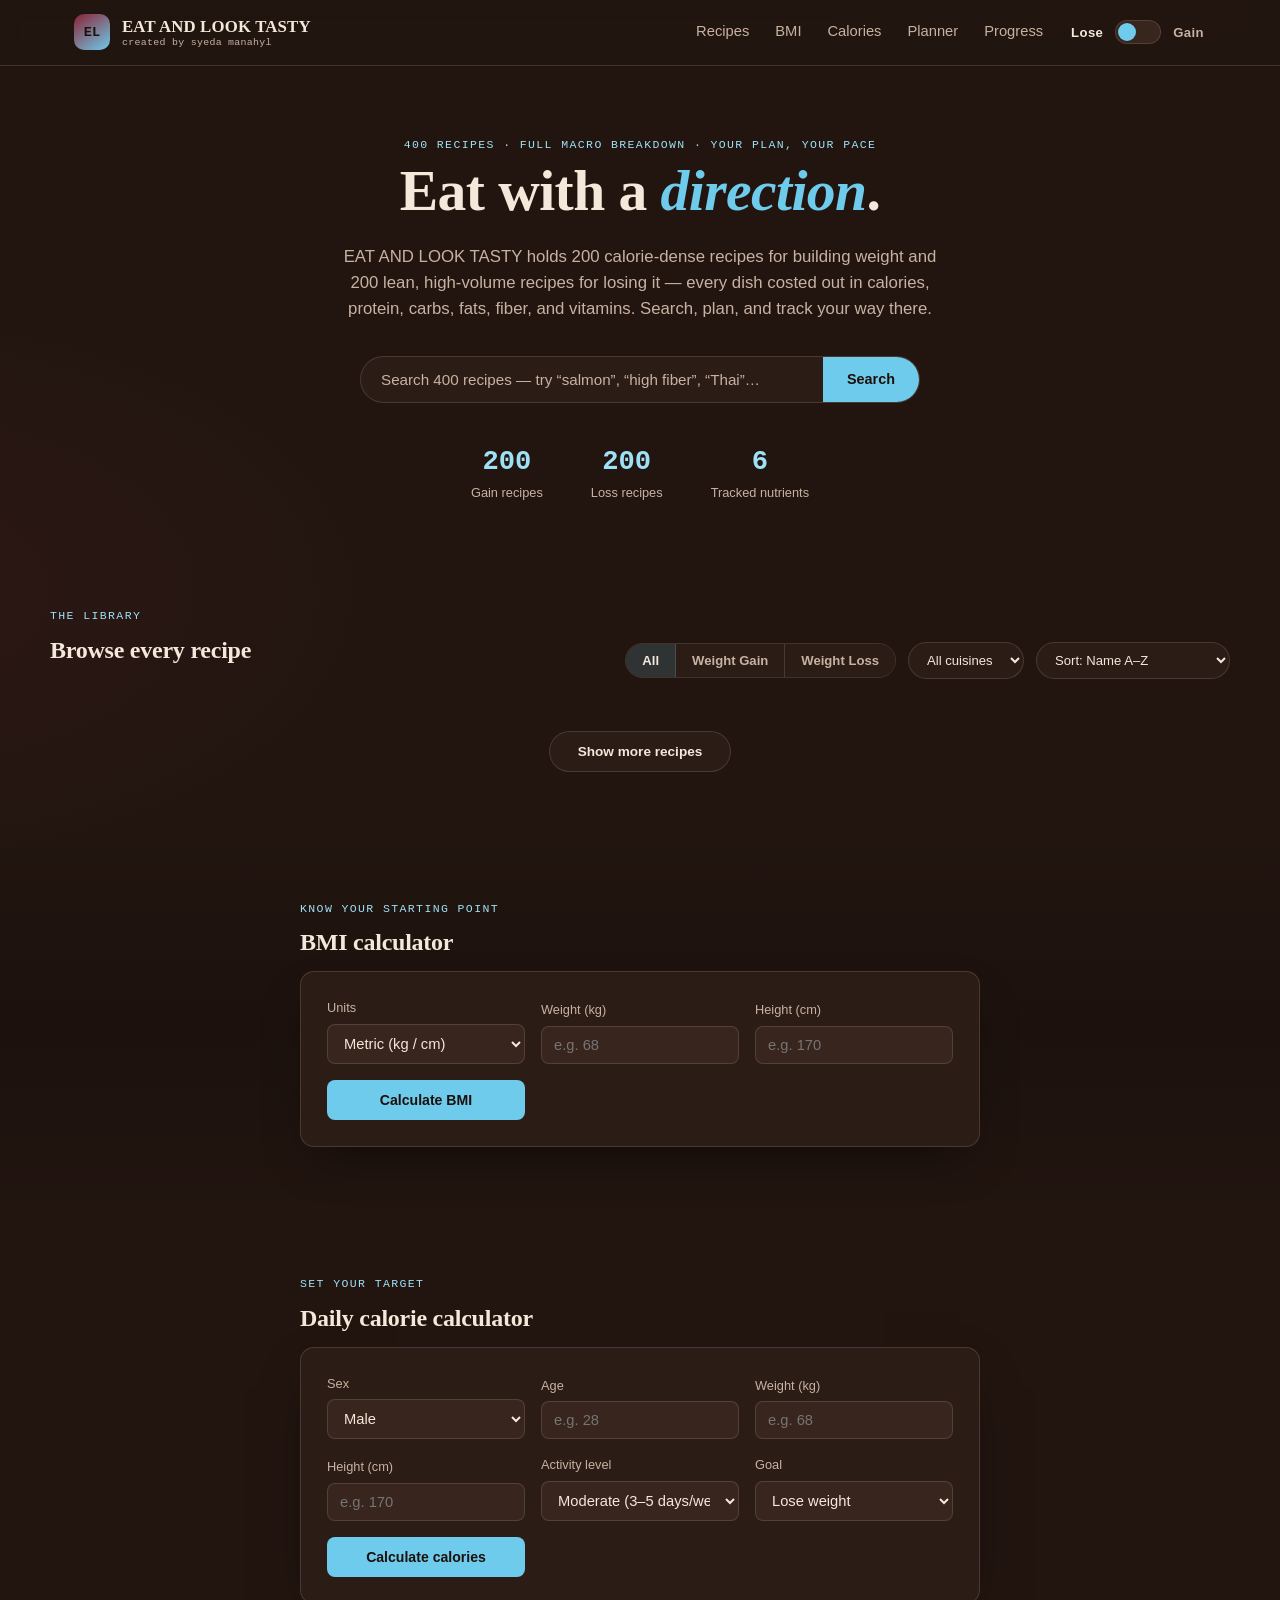
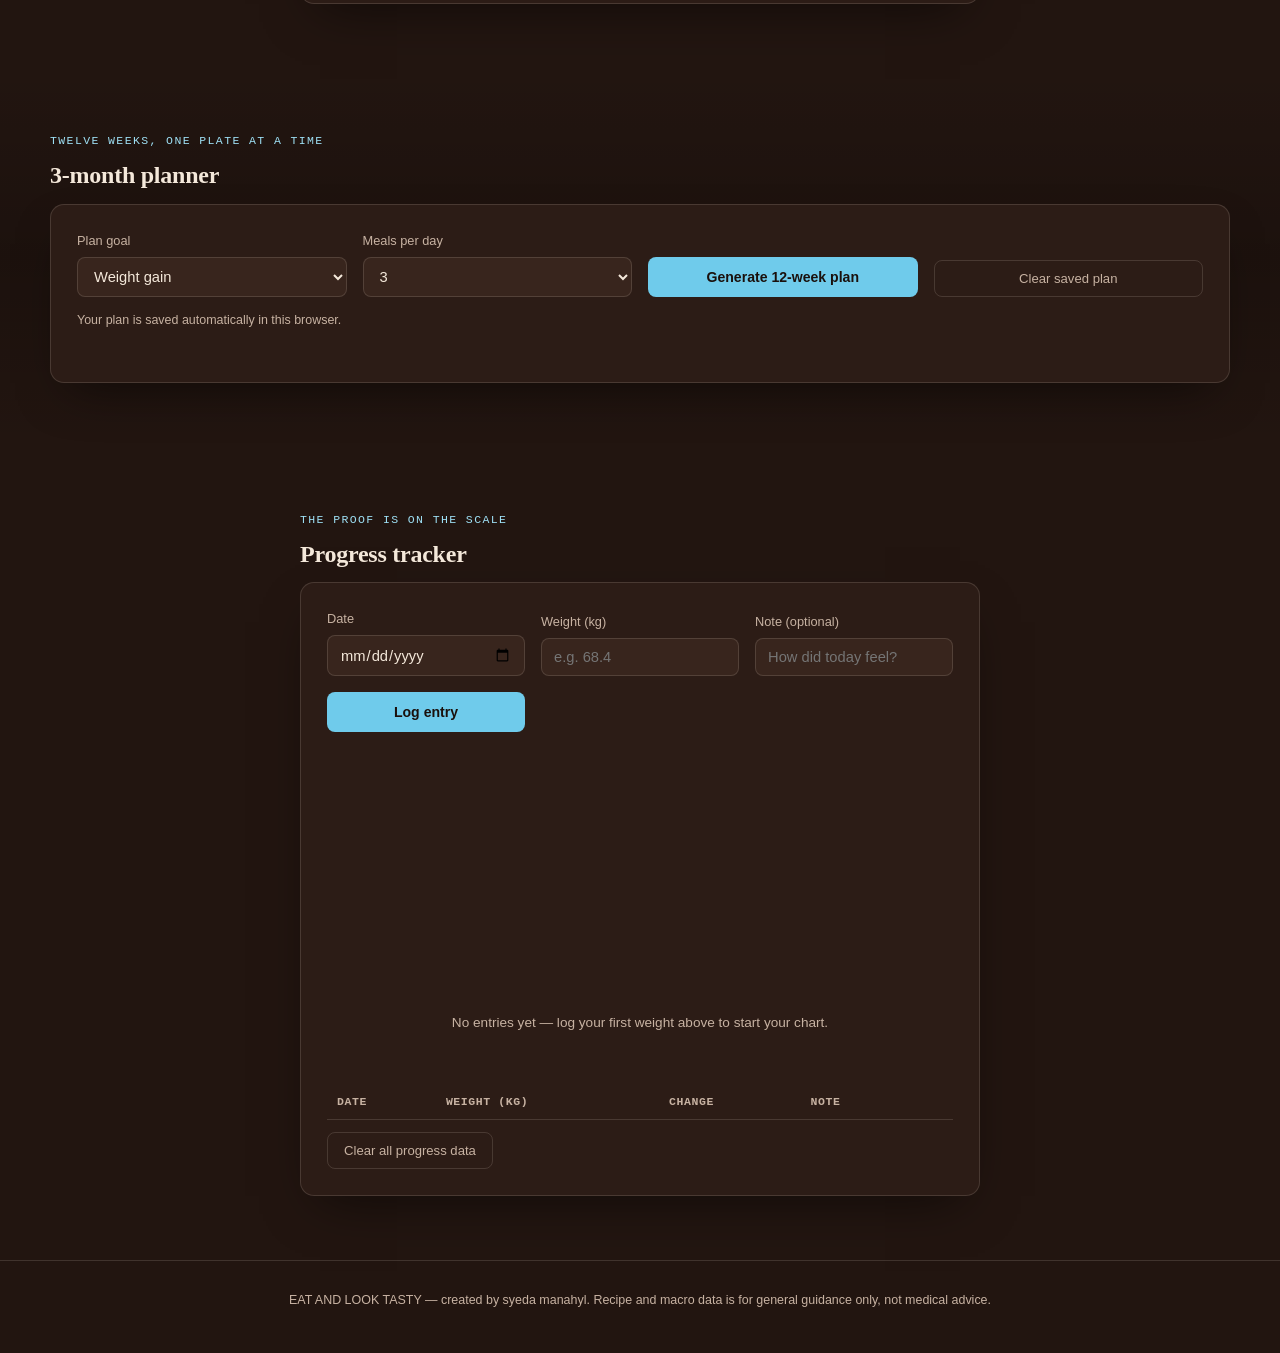
==== commit 959c0b6e: "index.html" ====
--- a/index.html
+++ b/index.html
@@ -6,7 +6,325 @@
 <title>EAT AND LOOK TASTY — Weight Gain &amp; Weight Loss Recipes</title>
 <link rel="preconnect" href="https://fonts.googleapis.com">
 <link href="https://fonts.googleapis.com/css2?family=Fraunces:ital,opsz,wght@0,9..144,400;0,9..144,600;0,9..144,700;1,9..144,500&family=Inter:wght@400;500;600;700&family=JetBrains+Mono:wght@400;500;700&display=swap" rel="stylesheet">
-<link rel="stylesheet" href="style.css">
+<style>
+/* ===================================================================
+   FUEL TABLE — design tokens
+   Dark brown ground, sky blue = Lose mode accent, maroon = Gain mode accent
+=================================================================== */
+:root{
+  --bg:            #221510;
+  --bg-panel:      #2C1C16;
+  --bg-panel-2:    #38251D;
+  --line:          rgba(243,230,216,0.14);
+  --cream:         #F4E8DA;
+  --muted:         #C7B2A2;
+  --maroon:        #8C2233;
+  --maroon-2:      #B7394A;
+  --sky:           #6FCBEB;
+  --sky-2:         #9EE0F5;
+  --accent:        var(--sky);
+  --accent-2:      var(--sky-2);
+  --accent-soft:   rgba(111,203,235,0.16);
+  --font-display:  'Fraunces', Georgia, serif;
+  --font-body:     'Inter', -apple-system, BlinkMacSystemFont, sans-serif;
+  --font-mono:     'JetBrains Mono', 'Courier New', monospace;
+  --radius:        14px;
+  --radius-sm:     8px;
+  --shadow:        0 20px 50px -20px rgba(0,0,0,0.6);
+}
+
+body.mode-gain{
+  --accent: var(--maroon-2);
+  --accent-2: var(--maroon);
+  --accent-soft: rgba(183,57,74,0.18);
+}
+
+*{ box-sizing:border-box; }
+html{ scroll-behavior:smooth; }
+body{
+  margin:0;
+  background:
+    radial-gradient(1200px 600px at 90% -10%, rgba(111,203,235,0.07), transparent 60%),
+    radial-gradient(900px 500px at -10% 20%, rgba(183,57,74,0.08), transparent 55%),
+    var(--bg);
+  color:var(--cream);
+  font-family:var(--font-body);
+  line-height:1.55;
+  transition:background 0.4s ease;
+}
+h1,h2,h3{ font-family:var(--font-display); font-weight:700; margin:0 0 0.4em; letter-spacing:-0.01em; }
+p{ margin:0 0 1em; }
+a{ color:inherit; text-decoration:none; }
+img{ max-width:100%; display:block; }
+button{ font-family:inherit; cursor:pointer; }
+input,select{ font-family:inherit; }
+
+.eyebrow{
+  font-family:var(--font-mono);
+  text-transform:uppercase;
+  letter-spacing:0.12em;
+  font-size:0.72rem;
+  color:var(--accent-2);
+  margin-bottom:0.6em;
+}
+
+/* ===================== HEADER ===================== */
+.site-header{
+  position:sticky; top:0; z-index:40;
+  background:rgba(34,21,16,0.86);
+  backdrop-filter:blur(10px);
+  border-bottom:1px solid var(--line);
+}
+.header-inner{
+  max-width:1180px; margin:0 auto; padding:14px 24px;
+  display:flex; align-items:center; gap:24px;
+}
+.brand{ display:flex; align-items:center; gap:12px; margin-right:auto; }
+.brand-mark{
+  flex-shrink:0;
+  width:36px; height:36px; border-radius:10px;
+  background:linear-gradient(145deg, var(--maroon), var(--sky));
+  display:flex; align-items:center; justify-content:center;
+  font-family:var(--font-mono); font-weight:700; font-size:0.85rem; color:#1a100c;
+}
+.brand-text{ display:flex; flex-direction:column; gap:1px; line-height:1.15; }
+.brand-name{ font-family:var(--font-display); font-weight:700; font-size:1.05rem; letter-spacing:0.01em; }
+.brand-credit{ font-family:var(--font-mono); font-size:0.62rem; color:var(--muted); letter-spacing:0.03em; }
+
+.main-nav{ display:flex; gap:22px; }
+.main-nav a{
+  font-size:0.92rem; color:var(--muted); padding:6px 2px;
+  border-bottom:2px solid transparent;
+}
+.main-nav a:hover{ color:var(--cream); border-color:var(--accent); }
+
+.mode-dial{ display:flex; align-items:center; gap:10px; }
+.dial-btn{
+  background:none; border:none; color:var(--muted);
+  font-size:0.82rem; font-weight:600; letter-spacing:0.03em;
+  padding:4px 2px;
+}
+.dial-btn.active{ color:var(--cream); }
+.dial-track{
+  position:relative; width:46px; height:24px; border-radius:20px;
+  background:var(--bg-panel-2); border:1px solid var(--line); display:inline-block;
+}
+.dial-thumb{
+  position:absolute; top:2px; left:2px; width:18px; height:18px; border-radius:50%;
+  background:var(--sky); transition:left 0.25s ease, background 0.25s ease;
+}
+body.mode-gain .dial-thumb{ left:24px; background:var(--maroon-2); }
+
+.nav-toggle{ display:none; flex-direction:column; gap:4px; background:none; border:none; padding:6px; }
+.nav-toggle span{ width:22px; height:2px; background:var(--cream); display:block; }
+
+/* ===================== HERO ===================== */
+.hero{ padding:70px 24px 40px; }
+.hero-inner{ max-width:820px; margin:0 auto; text-align:center; }
+.hero-title{ font-size:clamp(2.2rem, 5.5vw, 3.6rem); line-height:1.05; }
+.accent-swap{ color:var(--accent); font-style:italic; transition:color 0.4s ease; }
+.hero-sub{ color:var(--muted); font-size:1.05rem; max-width:620px; margin:0 auto 2em; }
+
+.search-form{
+  display:flex; max-width:560px; margin:0 auto 2.4em; gap:0;
+  border:1px solid var(--line); border-radius:999px; overflow:hidden;
+  background:var(--bg-panel);
+}
+.search-form input{
+  flex:1; border:none; background:none; color:var(--cream);
+  padding:14px 20px; font-size:0.95rem; outline:none;
+}
+.search-form input::placeholder{ color:var(--muted); }
+.search-form button{
+  border:none; padding:0 24px; background:var(--accent); color:#1a100c;
+  font-weight:700; font-size:0.9rem; transition:background 0.3s ease;
+}
+
+.hero-stats{ display:flex; justify-content:center; gap:48px; flex-wrap:wrap; }
+.hero-stats > div{ display:flex; flex-direction:column; align-items:center; }
+.stat-num{ font-family:var(--font-mono); font-size:1.7rem; font-weight:700; color:var(--accent-2); }
+.stat-label{ font-size:0.8rem; color:var(--muted); }
+
+/* ===================== SECTIONS ===================== */
+.section{ padding:64px 24px; }
+.section.alt{ background:linear-gradient(180deg, transparent, rgba(0,0,0,0.18), transparent); }
+.section-inner{ max-width:1180px; margin:0 auto; }
+.section-inner.narrow{ max-width:680px; }
+.section-head{
+  display:flex; justify-content:space-between; align-items:flex-end; gap:24px; flex-wrap:wrap;
+  margin-bottom:24px;
+}
+
+.filter-row{ display:flex; gap:12px; flex-wrap:wrap; align-items:center; }
+.seg-toggle{ display:flex; border:1px solid var(--line); border-radius:999px; overflow:hidden; }
+.seg-btn{
+  background:var(--bg-panel); border:none; color:var(--muted); padding:9px 16px;
+  font-size:0.82rem; font-weight:600; border-right:1px solid var(--line);
+}
+.seg-btn:last-child{ border-right:none; }
+.seg-btn.active{ background:var(--accent-soft); color:var(--cream); }
+
+select{
+  background:var(--bg-panel); color:var(--cream); border:1px solid var(--line);
+  border-radius:999px; padding:9px 14px; font-size:0.82rem;
+}
+
+.result-count{ color:var(--muted); font-size:0.85rem; margin-bottom:12px; }
+
+/* ===================== RECIPE GRID / CARDS ===================== */
+.recipe-grid{
+  display:grid; grid-template-columns:repeat(auto-fill, minmax(250px,1fr)); gap:16px;
+}
+.recipe-card{
+  background:var(--bg-panel); border:1px solid var(--line); border-radius:var(--radius);
+  padding:18px; text-align:left; color:var(--cream); display:flex; flex-direction:column; gap:10px;
+  transition:transform 0.2s ease, border-color 0.2s ease;
+}
+.recipe-card:hover{ transform:translateY(-3px); border-color:var(--accent); }
+.recipe-card .tag{
+  align-self:flex-start; font-family:var(--font-mono); font-size:0.65rem; text-transform:uppercase;
+  letter-spacing:0.08em; padding:3px 9px; border-radius:999px;
+}
+.tag.gain{ background:rgba(183,57,74,0.22); color:#F0A4AE; }
+.tag.loss{ background:rgba(111,203,235,0.2); color:#AFE4F5; }
+.recipe-card h3{ font-size:1.05rem; line-height:1.3; margin:0; }
+.recipe-card .rc-desc{ color:var(--muted); font-size:0.83rem; margin:0; flex:1; }
+
+.macro-bar{ display:flex; height:6px; border-radius:4px; overflow:hidden; background:var(--bg-panel-2); }
+.macro-bar span{ display:block; height:100%; }
+.macro-bar .p{ background:var(--sky); }
+.macro-bar .c{ background:#D8A34E; }
+.macro-bar .f{ background:var(--maroon-2); }
+
+.rc-meta{ display:flex; justify-content:space-between; font-family:var(--font-mono); font-size:0.72rem; color:var(--muted); }
+.rc-cal{ color:var(--accent-2); font-weight:700; }
+
+.load-more{
+  display:block; margin:28px auto 0; background:var(--bg-panel); color:var(--cream);
+  border:1px solid var(--line); border-radius:999px; padding:12px 28px; font-size:0.85rem; font-weight:600;
+}
+.load-more:hover{ border-color:var(--accent); }
+.load-more[hidden]{ display:none; }
+
+/* ===================== TOOL CARDS (BMI / calorie / planner / progress) ===================== */
+.tool-card{
+  background:var(--bg-panel); border:1px solid var(--line); border-radius:var(--radius);
+  padding:26px; box-shadow:var(--shadow);
+}
+.tool-grid{ display:grid; grid-template-columns:repeat(auto-fit, minmax(160px,1fr)); gap:16px; align-items:end; }
+.tool-grid label{ display:flex; flex-direction:column; gap:6px; font-size:0.8rem; color:var(--muted); }
+.tool-grid input, .tool-grid select{
+  background:var(--bg-panel-2); border:1px solid var(--line); border-radius:var(--radius-sm);
+  padding:10px 12px; color:var(--cream); font-size:0.92rem;
+}
+.primary-btn{
+  background:var(--accent); color:#1a100c; border:none; border-radius:var(--radius-sm);
+  padding:12px 18px; font-weight:700; font-size:0.88rem; height:fit-content;
+}
+.ghost-btn{
+  background:none; border:1px solid var(--line); color:var(--muted); border-radius:var(--radius-sm);
+  padding:10px 16px; font-size:0.82rem; margin-top:12px;
+}
+.ghost-btn:hover{ color:var(--cream); border-color:var(--accent); }
+
+.result-panel{ margin-top:24px; padding-top:20px; border-top:1px dashed var(--line); }
+.result-number{ font-family:var(--font-mono); font-size:2.4rem; font-weight:700; color:var(--accent-2); }
+.result-tag{ display:block; font-size:0.85rem; color:var(--muted); margin-top:2px; }
+.fine-print{ font-size:0.78rem; color:var(--muted); margin-top:14px; }
+
+.bmi-scale{ position:relative; height:10px; border-radius:6px; margin-top:16px;
+  background:linear-gradient(90deg,#6FCBEB 0%, #7BC98A 30%, #D8A34E 60%, #B7394A 100%); }
+.bmi-scale-marker{
+  position:absolute; top:-5px; width:2px; height:20px; background:var(--cream); left:0%;
+  transition:left 0.4s ease;
+}
+.cal-summary{ display:flex; gap:48px; flex-wrap:wrap; }
+
+/* Planner */
+.planner-weeks{ margin-top:26px; display:grid; gap:14px; }
+.week-card{
+  background:var(--bg-panel-2); border:1px solid var(--line); border-radius:var(--radius-sm);
+  padding:14px 16px;
+}
+.week-card h4{ margin:0 0 8px; font-family:var(--font-mono); font-size:0.78rem; color:var(--accent-2); text-transform:uppercase; letter-spacing:0.06em; }
+.week-meals{ display:grid; grid-template-columns:repeat(auto-fit, minmax(160px,1fr)); gap:8px; }
+.week-meal{ font-size:0.82rem; color:var(--cream); background:var(--bg-panel); border:1px solid var(--line); border-radius:6px; padding:8px 10px; }
+.week-meal small{ display:block; color:var(--muted); font-family:var(--font-mono); font-size:0.68rem; margin-bottom:2px; }
+
+/* Progress */
+.progress-chart-wrap{ margin:22px 0; position:relative; min-height:100px; }
+.empty-state{ color:var(--muted); font-size:0.85rem; text-align:center; padding:30px 0; }
+.progress-table{ width:100%; border-collapse:collapse; margin-top:10px; font-size:0.85rem; }
+.progress-table th, .progress-table td{ text-align:left; padding:8px 10px; border-bottom:1px solid var(--line); }
+.progress-table th{ color:var(--muted); font-weight:600; font-size:0.72rem; text-transform:uppercase; letter-spacing:0.05em; font-family:var(--font-mono); }
+.progress-table td.change-up{ color:var(--maroon-2); }
+.progress-table td.change-down{ color:var(--sky-2); }
+.row-del{ background:none; border:none; color:var(--muted); font-size:1rem; }
+.row-del:hover{ color:var(--maroon-2); }
+
+/* ===================== MODAL ===================== */
+.modal-overlay{
+  position:fixed; inset:0; background:rgba(15,9,7,0.78); backdrop-filter:blur(4px);
+  display:flex; align-items:flex-start; justify-content:center; padding:40px 16px; z-index:100; overflow-y:auto;
+}
+.modal-overlay[hidden]{ display:none; }
+.modal{
+  background:var(--bg-panel); border:1px solid var(--line); border-radius:var(--radius);
+  max-width:640px; width:100%; padding:30px; position:relative; box-shadow:var(--shadow);
+}
+.modal-close{
+  position:absolute; top:14px; right:14px; background:var(--bg-panel-2); border:none; color:var(--cream);
+  width:32px; height:32px; border-radius:50%; font-size:1.2rem; line-height:1;
+}
+.modal-body h2{ font-size:1.5rem; padding-right:30px; }
+.modal-nutri-grid{
+  display:grid; grid-template-columns:repeat(auto-fit,minmax(90px,1fr)); gap:10px; margin:18px 0;
+}
+.nutri-chip{
+  background:var(--bg-panel-2); border:1px solid var(--line); border-radius:var(--radius-sm);
+  padding:10px; text-align:center;
+}
+.nutri-chip .n-val{ font-family:var(--font-mono); font-weight:700; color:var(--accent-2); font-size:1.1rem; }
+.nutri-chip .n-label{ font-size:0.68rem; color:var(--muted); text-transform:uppercase; letter-spacing:0.05em; }
+.modal-body h3{ font-size:0.95rem; margin-top:22px; color:var(--accent-2); }
+.modal-body ul, .modal-body ol{ padding-left:20px; color:var(--muted); font-size:0.9rem; }
+.modal-body li{ margin-bottom:6px; }
+.vit-pills{ display:flex; flex-wrap:wrap; gap:8px; }
+.vit-pill{ font-family:var(--font-mono); font-size:0.7rem; background:var(--accent-soft); color:var(--cream); padding:4px 10px; border-radius:999px; }
+
+/* ===================== FOOTER ===================== */
+.site-footer{ text-align:center; padding:30px 20px; color:var(--muted); font-size:0.78rem; border-top:1px solid var(--line); }
+
+/* ===================== LOAD WARNING ===================== */
+.load-warning{
+  background:#B7394A; color:#FBEAEA; text-align:center; padding:14px 20px;
+  font-size:0.88rem; line-height:1.5;
+}
+.load-warning code{ background:rgba(0,0,0,0.25); padding:1px 6px; border-radius:4px; font-family:var(--font-mono); }
+.load-warning[hidden]{ display:none; }
+
+/* ===================== RESPONSIVE ===================== */
+@media (max-width: 860px){
+  .main-nav{
+    position:absolute; top:100%; left:0; right:0; background:var(--bg-panel);
+    flex-direction:column; padding:14px 24px; border-bottom:1px solid var(--line);
+    display:none;
+  }
+  .main-nav.open{ display:flex; }
+  .nav-toggle{ display:flex; }
+  .header-inner{ flex-wrap:wrap; }
+}
+@media (max-width: 560px){
+  .hero{ padding:50px 16px 30px; }
+  .section{ padding:44px 16px; }
+  .hero-stats{ gap:28px; }
+  .cal-summary{ gap:24px; }
+}
+@media (prefers-reduced-motion: reduce){
+  *{ transition:none !important; scroll-behavior:auto !important; }
+}
+
+</style>
 </head>
 <body>
 
@@ -43,10 +361,9 @@
 
 <!-- ============ DATA LOAD WARNING (hidden unless foods.js fails to load) ============ -->
 <div id="loadWarning" class="load-warning" hidden>
-  <strong>Recipe data didn't load.</strong>
-  Make sure <code>foods.js</code>, <code>script.js</code>, <code>style.css</code> and
-  <code>index.html</code> are all saved in the <em>same folder</em>, with no renamed
-  duplicates (e.g. "foods (1).js"), then refresh this page.
+  <strong>Something went wrong loading the app.</strong>
+  Try refreshing the page. If this keeps happening, open your browser's developer
+  console (F12) and check the Console tab for an error message.
 </div>
 
 <!-- ============ HERO ============ -->
@@ -263,7 +580,2307 @@
   <p>EAT AND LOOK TASTY — created by syeda manahyl. Recipe and macro data is for general guidance only, not medical advice.</p>
 </footer>
 
-<script src="foods.js"></script>
-<script src="script.js"></script>
-</body>
-</html>
+<script>
+// Auto-generated recipe database: weight-gain + weight-loss recipes, incl. Pakistani halal recipes
+const FOODS = [
+  {
+    "id": 1,
+    "name": "Grilled Korean Shrimp Wrap",
+    "category": "gain",
+    "cuisine": "Korean",
+    "description": "A grilled korean inspired wrap built around shrimp, designed to support muscle building and calorie-dense fueling.",
+    "prepTimeMin": 10,
+    "cookTimeMin": 15,
+    "servings": 2,
+    "ingredients": [
+      "220g Shrimp",
+      "100g Whole Wheat Pasta",
+      "100g Radish",
+      "60g Carrot",
+      "100g Corn",
+      "1 tbsp Flax Seeds",
+      "Seasoning: garlic and cumin",
+      "Salt and pepper to taste"
+    ],
+    "instructions": [
+      "Prep the shrimp and vegetables, patting everything dry and trimming as needed.",
+      "Season the shrimp with the korean-inspired spice blend and let it rest for 10 minutes.",
+      "Grilled the shrimp until cooked through, then set aside to rest for 5 minutes.",
+      "Cook the base and vegetables in the same pan, stirring occasionally until tender.",
+      "Combine everything into the wrap, finish with the fat/garnish, and serve warm."
+    ],
+    "nutrition": {
+      "calories": 674,
+      "protein": 34,
+      "carbs": 102,
+      "fats": 21,
+      "fiber": 5,
+      "vitamins": [
+        "Potassium",
+        "Folate",
+        "Vitamin A",
+        "Magnesium"
+      ]
+    }
+  },
+  {
+    "id": 2,
+    "name": "Peppered French Whole Milk Stew",
+    "category": "gain",
+    "cuisine": "French",
+    "description": "A peppered french inspired stew built around whole milk, designed to support muscle building and calorie-dense fueling.",
+    "prepTimeMin": 20,
+    "cookTimeMin": 20,
+    "servings": 2,
+    "ingredients": [
+      "120g Whole Milk",
+      "180g Sweet Potato",
+      "50g Radish",
+      "80g Bell Pepper",
+      "80g Cabbage",
+      "1 tbsp Flax Seeds",
+      "Seasoning: harissa and mint",
+      "Salt and pepper to taste"
+    ],
+    "instructions": [
+      "Prep the whole milk and vegetables, patting everything dry and trimming as needed.",
+      "Season the whole milk with the french-inspired spice blend and let it rest for 10 minutes.",
+      "Peppered the whole milk until cooked through, then set aside to rest for 5 minutes.",
+      "Cook the base and vegetables in the same pan, stirring occasionally until tender.",
+      "Combine everything into the stew, finish with the fat/garnish, and serve warm."
+    ],
+    "nutrition": {
+      "calories": 702,
+      "protein": 34,
+      "carbs": 68,
+      "fats": 42,
+      "fiber": 9,
+      "vitamins": [
+        "Vitamin B12",
+        "Omega-3",
+        "Folate",
+        "Zinc"
+      ]
+    }
+  },
+  {
+    "id": 3,
+    "name": "Lemon-Herb Greek Beef Sirloin Skillet",
+    "category": "gain",
+    "cuisine": "Greek",
+    "description": "A lemon-herb greek inspired skillet built around beef sirloin, designed to support muscle building and calorie-dense fueling.",
+    "prepTimeMin": 15,
+    "cookTimeMin": 20,
+    "servings": 2,
+    "ingredients": [
+      "150g Beef Sirloin",
+      "150g Barley",
+      "60g Kale",
+      "60g Cauliflower",
+      "100g Radish",
+      "1 tbsp Tahini",
+      "Seasoning: curry powder and coconut",
+      "Salt and pepper to taste"
+    ],
+    "instructions": [
+      "Prep the beef sirloin and vegetables, patting everything dry and trimming as needed.",
+      "Season the beef sirloin with the greek-inspired spice blend and let it rest for 10 minutes.",
+      "Lemon-Herb the beef sirloin until cooked through, then set aside to rest for 5 minutes.",
+      "Cook the base and vegetables in the same pan, stirring occasionally until tender.",
+      "Combine everything into the skillet, finish with the fat/garnish, and serve warm."
+    ],
+    "nutrition": {
+      "calories": 708,
+      "protein": 32,
+      "carbs": 69,
+      "fats": 21,
+      "fiber": 10,
+      "vitamins": [
+        "Vitamin E",
+        "Iron",
+        "Magnesium",
+        "Vitamin K"
+      ]
+    }
+  },
+  {
+    "id": 4,
+    "name": "Saut\u00e9ed Southern Duck Breast Loaf",
+    "category": "gain",
+    "cuisine": "Southern",
+    "description": "A saut\u00e9ed southern inspired loaf built around duck breast, designed to support muscle building and calorie-dense fueling.",
+    "prepTimeMin": 10,
+    "cookTimeMin": 15,
+    "servings": 2,
+    "ingredients": [
+      "150g Duck Breast",
+      "180g Rice Noodles",
+      "80g Cabbage",
+      "60g Arugula",
+      "60g Zucchini",
+      "2 tbsp Pine Nuts",
+      "Seasoning: basil and sun-dried tomato",
+      "Salt and pepper to taste"
+    ],
+    "instructions": [
+      "Prep the duck breast and vegetables, patting everything dry and trimming as needed.",
+      "Season the duck breast with the southern-inspired spice blend and let it rest for 10 minutes.",
+      "Saut\u00e9ed the duck breast until cooked through, then set aside to rest for 5 minutes.",
+      "Cook the base and vegetables in the same pan, stirring occasionally until tender.",
+      "Combine everything into the loaf, finish with the fat/garnish, and serve warm."
+    ],
+    "nutrition": {
+      "calories": 953,
+      "protein": 54,
+      "carbs": 58,
+      "fats": 25,
+      "fiber": 4,
+      "vitamins": [
+        "Omega-3",
+        "Vitamin K",
+        "Folate",
+        "Vitamin E"
+      ]
+    }
+  },
+  {
+    "id": 5,
+    "name": "Hearty French Lentil Noodle Bowl",
+    "category": "gain",
+    "cuisine": "French",
+    "description": "A hearty french inspired noodle bowl built around lentil, designed to support muscle building and calorie-dense fueling.",
+    "prepTimeMin": 10,
+    "cookTimeMin": 15,
+    "servings": 2,
+    "ingredients": [
+      "250g Lentil",
+      "180g Sourdough Bread",
+      "100g Corn",
+      "100g Kale",
+      "80g Cabbage",
+      "1 tbsp Chia Seeds",
+      "Seasoning: curry powder and coconut",
+      "Salt and pepper to taste"
+    ],
+    "instructions": [
+      "Prep the lentil and vegetables, patting everything dry and trimming as needed.",
+      "Season the lentil with the french-inspired spice blend and let it rest for 10 minutes.",
+      "Hearty the lentil until cooked through, then set aside to rest for 5 minutes.",
+      "Cook the base and vegetables in the same pan, stirring occasionally until tender.",
+      "Combine everything into the noodle bowl, finish with the fat/garnish, and serve warm."
+    ],
+    "nutrition": {
+      "calories": 858,
+      "protein": 42,
+      "carbs": 78,
+      "fats": 25,
+      "fiber": 6,
+      "vitamins": [
+        "Calcium",
+        "Iron",
+        "Vitamin B12",
+        "Vitamin A"
+      ]
+    }
+  },
+  {
+    "id": 6,
+    "name": "Lemon-Herb Peruvian Cottage Cheese Wrap",
+    "category": "gain",
+    "cuisine": "Peruvian",
+    "description": "A lemon-herb peruvian inspired wrap built around cottage cheese, designed to support muscle building and calorie-dense fueling.",
+    "prepTimeMin": 10,
+    "cookTimeMin": 35,
+    "servings": 2,
+    "ingredients": [
+      "220g Cottage Cheese",
+      "120g Barley",
+      "60g Celery",
+      "60g Bell Pepper",
+      "80g Cucumber",
+      "2 tbsp Almond Butter",
+      "Seasoning: basil and sun-dried tomato",
+      "Salt and pepper to taste"
+    ],
+    "instructions": [
+      "Prep the cottage cheese and vegetables, patting everything dry and trimming as needed.",
+      "Season the cottage cheese with the peruvian-inspired spice blend and let it rest for 10 minutes.",
+      "Lemon-Herb the cottage cheese until cooked through, then set aside to rest for 5 minutes.",
+      "Cook the base and vegetables in the same pan, stirring occasionally until tender.",
+      "Combine everything into the wrap, finish with the fat/garnish, and serve warm."
+    ],
+    "nutrition": {
+      "calories": 696,
+      "protein": 54,
+      "carbs": 96,
+      "fats": 28,
+      "fiber": 5,
+      "vitamins": [
+        "Vitamin E",
+        "Folate",
+        "Vitamin C",
+        "Iron"
+      ]
+    }
+  },
+  {
+    "id": 7,
+    "name": "Charred Southern Kidney Bean Bowl",
+    "category": "gain",
+    "cuisine": "Southern",
+    "description": "A charred southern inspired bowl built around kidney bean, designed to support muscle building and calorie-dense fueling.",
+    "prepTimeMin": 10,
+    "cookTimeMin": 35,
+    "servings": 4,
+    "ingredients": [
+      "120g Kidney Bean",
+      "120g Oats",
+      "60g Zucchini",
+      "80g Snap Peas",
+      "100g Radish",
+      "2 tbsp Coconut Oil",
+      "Seasoning: harissa and mint",
+      "Salt and pepper to taste"
+    ],
+    "instructions": [
+      "Prep the kidney bean and vegetables, patting everything dry and trimming as needed.",
+      "Season the kidney bean with the southern-inspired spice blend and let it rest for 10 minutes.",
+      "Charred the kidney bean until cooked through, then set aside to rest for 5 minutes.",
+      "Cook the base and vegetables in the same pan, stirring occasionally until tender.",
+      "Combine everything into the bowl, finish with the fat/garnish, and serve warm."
+    ],
+    "nutrition": {
+      "calories": 569,
+      "protein": 33,
+      "carbs": 78,
+      "fats": 27,
+      "fiber": 7,
+      "vitamins": [
+        "Vitamin A",
+        "Vitamin D",
+        "Potassium",
+        "Vitamin B12"
+      ]
+    }
+  },
+  {
+    "id": 8,
+    "name": "Peppered Japanese Duck Breast Curry",
+    "category": "gain",
+    "cuisine": "Japanese",
+    "description": "A peppered japanese inspired curry built around duck breast, designed to support muscle building and calorie-dense fueling.",
+    "prepTimeMin": 20,
+    "cookTimeMin": 10,
+    "servings": 2,
+    "ingredients": [
+      "220g Duck Breast",
+      "120g Couscous",
+      "60g Spinach",
+      "50g Kale",
+      "50g Broccoli",
+      "1 tbsp Butter",
+      "Seasoning: basil and sun-dried tomato",
+      "Salt and pepper to taste"
+    ],
+    "instructions": [
+      "Prep the duck breast and vegetables, patting everything dry and trimming as needed.",
+      "Season the duck breast with the japanese-inspired spice blend and let it rest for 10 minutes.",
+      "Peppered the duck breast until cooked through, then set aside to rest for 5 minutes.",
+      "Cook the base and vegetables in the same pan, stirring occasionally until tender.",
+      "Combine everything into the curry, finish with the fat/garnish, and serve warm."
+    ],
+    "nutrition": {
+      "calories": 903,
+      "protein": 50,
+      "carbs": 78,
+      "fats": 32,
+      "fiber": 11,
+      "vitamins": [
+        "Vitamin B12",
+        "Vitamin D",
+        "Zinc",
+        "Omega-3"
+      ]
+    }
+  },
+  {
+    "id": 9,
+    "name": "Lemon-Herb Vietnamese Turkey Rice Bowl",
+    "category": "gain",
+    "cuisine": "Vietnamese",
+    "description": "A lemon-herb vietnamese inspired rice bowl built around turkey, designed to support muscle building and calorie-dense fueling.",
+    "prepTimeMin": 10,
+    "cookTimeMin": 10,
+    "servings": 4,
+    "ingredients": [
+      "180g Turkey",
+      "180g Whole Wheat Pasta",
+      "50g Brussels Sprouts",
+      "50g Arugula",
+      "100g Broccoli",
+      "1 tbsp Pine Nuts",
+      "Seasoning: smoked paprika and thyme",
+      "Salt and pepper to taste"
+    ],
+    "instructions": [
+      "Prep the turkey and vegetables, patting everything dry and trimming as needed.",
+      "Season the turkey with the vietnamese-inspired spice blend and let it rest for 10 minutes.",
+      "Lemon-Herb the turkey until cooked through, then set aside to rest for 5 minutes.",
+      "Cook the base and vegetables in the same pan, stirring occasionally until tender.",
+      "Combine everything into the rice bowl, finish with the fat/garnish, and serve warm."
+    ],
+    "nutrition": {
+      "calories": 836,
+      "protein": 34,
+      "carbs": 101,
+      "fats": 36,
+      "fiber": 11,
+      "vitamins": [
+        "Vitamin D",
+        "Iron",
+        "Folate",
+        "Omega-3"
+      ]
+    }
+  },
+  {
+    "id": 10,
+    "name": "Steamed Peruvian Turkey Curry",
+    "category": "gain",
+    "cuisine": "Peruvian",
+    "description": "A steamed peruvian inspired curry built around turkey, designed to support muscle building and calorie-dense fueling.",
+    "prepTimeMin": 10,
+    "cookTimeMin": 10,
+    "servings": 1,
+    "ingredients": [
+      "120g Turkey",
+      "120g Oats",
+      "100g Cauliflower",
+      "60g Brussels Sprouts",
+      "100g Snap Peas",
+      "1 tbsp Olive Oil",
+      "Seasoning: oregano and lemon zest",
+      "Salt and pepper to taste"
+    ],
+    "instructions": [
+      "Prep the turkey and vegetables, patting everything dry and trimming as needed.",
+      "Season the turkey with the peruvian-inspired spice blend and let it rest for 10 minutes.",
+      "Steamed the turkey until cooked through, then set aside to rest for 5 minutes.",
+      "Cook the base and vegetables in the same pan, stirring occasionally until tender.",
+      "Combine everything into the curry, finish with the fat/garnish, and serve warm."
+    ],
+    "nutrition": {
+      "calories": 631,
+      "protein": 43,
+      "carbs": 66,
+      "fats": 26,
+      "fiber": 11,
+      "vitamins": [
+        "Vitamin D",
+        "Vitamin B12",
+        "Iron",
+        "Calcium"
+      ]
+    }
+  },
+  {
+    "id": 11,
+    "name": "Braised Caribbean Chicken Thigh Bake",
+    "category": "gain",
+    "cuisine": "Caribbean",
+    "description": "A braised caribbean inspired bake built around chicken thigh, designed to support muscle building and calorie-dense fueling.",
+    "prepTimeMin": 10,
+    "cookTimeMin": 30,
+    "servings": 1,
+    "ingredients": [
+      "250g Chicken Thigh",
+      "150g Potato",
+      "60g Broccoli",
+      "50g Corn",
+      "50g Snap Peas",
+      "1 tbsp Almond Butter",
+      "Seasoning: five-spice and sesame",
+      "Salt and pepper to taste"
+    ],
+    "instructions": [
+      "Prep the chicken thigh and vegetables, patting everything dry and trimming as needed.",
+      "Season the chicken thigh with the caribbean-inspired spice blend and let it rest for 10 minutes.",
+      "Braised the chicken thigh until cooked through, then set aside to rest for 5 minutes.",
+      "Cook the base and vegetables in the same pan, stirring occasionally until tender.",
+      "Combine everything into the bake, finish with the fat/garnish, and serve warm."
+    ],
+    "nutrition": {
+      "calories": 776,
+      "protein": 52,
+      "carbs": 101,
+      "fats": 35,
+      "fiber": 11,
+      "vitamins": [
+        "Vitamin C",
+        "Vitamin D",
+        "Vitamin E",
+        "Zinc"
+      ]
+    }
+  },
+  {
+    "id": 12,
+    "name": "Paprika Greek Beef Sirloin Tacos",
+    "category": "gain",
+    "cuisine": "Greek",
+    "description": "A paprika greek inspired tacos built around beef sirloin, designed to support muscle building and calorie-dense fueling.",
+    "prepTimeMin": 30,
+    "cookTimeMin": 30,
+    "servings": 2,
+    "ingredients": [
+      "180g Beef Sirloin",
+      "120g Couscous",
+      "100g Tomato",
+      "60g Asparagus",
+      "80g Mushroom",
+      "1 tbsp Walnuts",
+      "Seasoning: smoked paprika and thyme",
+      "Salt and pepper to taste"
+    ],
+    "instructions": [
+      "Prep the beef sirloin and vegetables, patting everything dry and trimming as needed.",
+      "Season the beef sirloin with the greek-inspired spice blend and let it rest for 10 minutes.",
+      "Paprika the beef sirloin until cooked through, then set aside to rest for 5 minutes.",
+      "Cook the base and vegetables in the same pan, stirring occasionally until tender.",
+      "Combine everything into the tacos, finish with the fat/garnish, and serve warm."
+    ],
+    "nutrition": {
+      "calories": 621,
+      "protein": 58,
+      "carbs": 91,
+      "fats": 25,
+      "fiber": 4,
+      "vitamins": [
+        "Potassium",
+        "Vitamin B12",
+        "Folate",
+        "Omega-3"
+      ]
+    }
+  },
+  {
+    "id": 13,
+    "name": "Charred Ethiopian Chicken Thigh Power Smoothie",
+    "category": "gain",
+    "cuisine": "Ethiopian",
+    "description": "A charred ethiopian inspired power smoothie built around chicken thigh, designed to support muscle building and calorie-dense fueling.",
+    "prepTimeMin": 20,
+    "cookTimeMin": 20,
+    "servings": 2,
+    "ingredients": [
+      "200g Chicken Thigh",
+      "150g White Rice",
+      "80g Corn",
+      "50g Celery",
+      "60g Spinach",
+      "1 tbsp Sesame Oil",
+      "Seasoning: smoked paprika and thyme",
+      "Salt and pepper to taste"
+    ],
+    "instructions": [
+      "Prep the chicken thigh and vegetables, patting everything dry and trimming as needed.",
+      "Season the chicken thigh with the ethiopian-inspired spice blend and let it rest for 10 minutes.",
+      "Charred the chicken thigh until cooked through, then set aside to rest for 5 minutes.",
+      "Cook the base and vegetables in the same pan, stirring occasionally until tender.",
+      "Combine everything into the power smoothie, finish with the fat/garnish, and serve warm."
+    ],
+    "nutrition": {
+      "calories": 597,
+      "protein": 47,
+      "carbs": 68,
+      "fats": 34,
+      "fiber": 8,
+      "vitamins": [
+        "Vitamin C",
+        "Vitamin K",
+        "Vitamin B12",
+        "Vitamin D"
+      ]
+    }
+  },
+  {
+    "id": 14,
+    "name": "Stir-Fried Korean Cottage Cheese Loaf",
+    "category": "gain",
+    "cuisine": "Korean",
+    "description": "A stir-fried korean inspired loaf built around cottage cheese, designed to support muscle building and calorie-dense fueling.",
+    "prepTimeMin": 25,
+    "cookTimeMin": 20,
+    "servings": 1,
+    "ingredients": [
+      "120g Cottage Cheese",
+      "180g Potato",
+      "80g Mushroom",
+      "60g Broccoli",
+      "80g Spinach",
+      "2 tbsp Almond Butter",
+      "Seasoning: cayenne and honey",
+      "Salt and pepper to taste"
+    ],
+    "instructions": [
+      "Prep the cottage cheese and vegetables, patting everything dry and trimming as needed.",
+      "Season the cottage cheese with the korean-inspired spice blend and let it rest for 10 minutes.",
+      "Stir-Fried the cottage cheese until cooked through, then set aside to rest for 5 minutes.",
+      "Cook the base and vegetables in the same pan, stirring occasionally until tender.",
+      "Combine everything into the loaf, finish with the fat/garnish, and serve warm."
+    ],
+    "nutrition": {
+      "calories": 869,
+      "protein": 36,
+      "carbs": 100,
+      "fats": 28,
+      "fiber": 7,
+      "vitamins": [
+        "Magnesium",
+        "Omega-3",
+        "Vitamin E",
+        "Calcium"
+      ]
+    }
+  },
+  {
+    "id": 15,
+    "name": "Garlic Peruvian Sweet Potato Fried Rice",
+    "category": "gain",
+    "cuisine": "Peruvian",
+    "description": "A garlic peruvian inspired fried rice built around sweet potato, designed to support muscle building and calorie-dense fueling.",
+    "prepTimeMin": 25,
+    "cookTimeMin": 15,
+    "servings": 1,
+    "ingredients": [
+      "180g Sweet Potato",
+      "150g Brown Rice",
+      "60g Broccoli",
+      "50g Green Beans",
+      "80g Carrot",
+      "1 tbsp Chia Seeds",
+      "Seasoning: five-spice and sesame",
+      "Salt and pepper to taste"
+    ],
+    "instructions": [
+      "Prep the sweet potato and vegetables, patting everything dry and trimming as needed.",
+      "Season the sweet potato with the peruvian-inspired spice blend and let it rest for 10 minutes.",
+      "Garlic the sweet potato until cooked through, then set aside to rest for 5 minutes.",
+      "Cook the base and vegetables in the same pan, stirring occasionally until tender.",
+      "Combine everything into the fried rice, finish with the fat/garnish, and serve warm."
+    ],
+    "nutrition": {
+      "calories": 617,
+      "protein": 32,
+      "carbs": 99,
+      "fats": 22,
+      "fiber": 4,
+      "vitamins": [
+        "Vitamin K",
+        "Potassium",
+        "Calcium",
+        "Vitamin C"
+      ]
+    }
+  },
+  {
+    "id": 16,
+    "name": "Smashed Greek Cottage Cheese Burrito",
+    "category": "gain",
+    "cuisine": "Greek",
+    "description": "A smashed greek inspired burrito built around cottage cheese, designed to support muscle building and calorie-dense fueling.",
+    "prepTimeMin": 15,
+    "cookTimeMin": 20,
+    "servings": 2,
+    "ingredients": [
+      "250g Cottage Cheese",
+      "100g Rice Noodles",
+      "60g Cabbage",
+      "60g Broccoli",
+      "100g Snap Peas",
+      "1 tbsp Butter",
+      "Seasoning: ginger and soy sauce",
+      "Salt and pepper to taste"
+    ],
+    "instructions": [
+      "Prep the cottage cheese and vegetables, patting everything dry and trimming as needed.",
+      "Season the cottage cheese with the greek-inspired spice blend and let it rest for 10 minutes.",
+      "Smashed the cottage cheese until cooked through, then set aside to rest for 5 minutes.",
+      "Cook the base and vegetables in the same pan, stirring occasionally until tender.",
+      "Combine everything into the burrito, finish with the fat/garnish, and serve warm."
+    ],
+    "nutrition": {
+      "calories": 643,
+      "protein": 55,
+      "carbs": 66,
+      "fats": 31,
+      "fiber": 4,
+      "vitamins": [
+        "Vitamin C",
+        "Zinc",
+        "Vitamin K",
+        "Folate"
+      ]
+    }
+  },
+  {
+    "id": 17,
+    "name": "Lemon-Herb Moroccan Turkey Bowl",
+    "category": "gain",
+    "cuisine": "Moroccan",
+    "description": "A lemon-herb moroccan inspired bowl built around turkey, designed to support muscle building and calorie-dense fueling.",
+    "prepTimeMin": 30,
+    "cookTimeMin": 20,
+    "servings": 1,
+    "ingredients": [
+      "120g Turkey",
+      "150g Couscous",
+      "50g Cauliflower",
+      "50g Beet",
+      "100g Mushroom",
+      "2 tbsp Butter",
+      "Seasoning: turmeric and coriander",
+      "Salt and pepper to taste"
+    ],
+    "instructions": [
+      "Prep the turkey and vegetables, patting everything dry and trimming as needed.",
+      "Season the turkey with the moroccan-inspired spice blend and let it rest for 10 minutes.",
+      "Lemon-Herb the turkey until cooked through, then set aside to rest for 5 minutes.",
+      "Cook the base and vegetables in the same pan, stirring occasionally until tender.",
+      "Combine everything into the bowl, finish with the fat/garnish, and serve warm."
+    ],
+    "nutrition": {
+      "calories": 728,
+      "protein": 38,
+      "carbs": 59,
+      "fats": 42,
+      "fiber": 8,
+      "vitamins": [
+        "Vitamin K",
+        "Magnesium",
+        "Calcium",
+        "Folate"
+      ]
+    }
+  },
+  {
+    "id": 18,
+    "name": "Creamy Italian Almond Hash",
+    "category": "gain",
+    "cuisine": "Italian",
+    "description": "A creamy italian inspired hash built around almond, designed to support muscle building and calorie-dense fueling.",
+    "prepTimeMin": 20,
+    "cookTimeMin": 25,
+    "servings": 1,
+    "ingredients": [
+      "250g Almond",
+      "150g Couscous",
+      "80g Corn",
+      "80g Tomato",
+      "100g Bell Pepper",
+      "1 tbsp Butter",
+      "Seasoning: harissa and mint",
+      "Salt and pepper to taste"
+    ],
+    "instructions": [
+      "Prep the almond and vegetables, patting everything dry and trimming as needed.",
+      "Season the almond with the italian-inspired spice blend and let it rest for 10 minutes.",
+      "Creamy the almond until cooked through, then set aside to rest for 5 minutes.",
+      "Cook the base and vegetables in the same pan, stirring occasionally until tender.",
+      "Combine everything into the hash, finish with the fat/garnish, and serve warm."
+    ],
+    "nutrition": {
+      "calories": 855,
+      "protein": 36,
+      "carbs": 71,
+      "fats": 19,
+      "fiber": 10,
+      "vitamins": [
+        "Vitamin A",
+        "Calcium",
+        "Zinc",
+        "Vitamin D"
+      ]
+    }
+  },
+  {
+    "id": 19,
+    "name": "Stir-Fried Moroccan Chickpea Loaf",
+    "category": "gain",
+    "cuisine": "Moroccan",
+    "description": "A stir-fried moroccan inspired loaf built around chickpea, designed to support muscle building and calorie-dense fueling.",
+    "prepTimeMin": 30,
+    "cookTimeMin": 10,
+    "servings": 2,
+    "ingredients": [
+      "180g Chickpea",
+      "120g Couscous",
+      "100g Brussels Sprouts",
+      "100g Beet",
+      "100g Tomato",
+      "1 tbsp Pumpkin Seeds",
+      "Seasoning: basil and sun-dried tomato",
+      "Salt and pepper to taste"
+    ],
+    "instructions": [
+      "Prep the chickpea and vegetables, patting everything dry and trimming as needed.",
+      "Season the chickpea with the moroccan-inspired spice blend and let it rest for 10 minutes.",
+      "Stir-Fried the chickpea until cooked through, then set aside to rest for 5 minutes.",
+      "Cook the base and vegetables in the same pan, stirring occasionally until tender.",
+      "Combine everything into the loaf, finish with the fat/garnish, and serve warm."
+    ],
+    "nutrition": {
+      "calories": 900,
+      "protein": 42,
+      "carbs": 98,
+      "fats": 41,
+      "fiber": 6,
+      "vitamins": [
+        "Potassium",
+        "Omega-3",
+        "Vitamin E",
+        "Folate"
+      ]
+    }
+  },
+  {
+    "id": 20,
+    "name": "Slow-Cooked Thai Quinoa Noodle Bowl",
+    "category": "gain",
+    "cuisine": "Thai",
+    "description": "A slow-cooked thai inspired noodle bowl built around quinoa, designed to support muscle building and calorie-dense fueling.",
+    "prepTimeMin": 15,
+    "cookTimeMin": 15,
+    "servings": 2,
+    "ingredients": [
+      "120g Quinoa",
+      "100g Potato",
+      "100g Asparagus",
+      "100g Snap Peas",
+      "60g Kale",
+      "2 tbsp Pine Nuts",
+      "Seasoning: oregano and lemon zest",
+      "Salt and pepper to taste"
+    ],
+    "instructions": [
+      "Prep the quinoa and vegetables, patting everything dry and trimming as needed.",
+      "Season the quinoa with the thai-inspired spice blend and let it rest for 10 minutes.",
+      "Slow-Cooked the quinoa until cooked through, then set aside to rest for 5 minutes.",
+      "Cook the base and vegetables in the same pan, stirring occasionally until tender.",
+      "Combine everything into the noodle bowl, finish with the fat/garnish, and serve warm."
+    ],
+    "nutrition": {
+      "calories": 823,
+      "protein": 51,
+      "carbs": 95,
+      "fats": 37,
+      "fiber": 9,
+      "vitamins": [
+        "Vitamin B12",
+        "Vitamin D",
+        "Magnesium",
+        "Vitamin E"
+      ]
+    }
+  },
+  {
+    "id": 21,
+    "name": "Saut\u00e9ed Indian Quinoa Bake",
+    "category": "gain",
+    "cuisine": "Indian",
+    "description": "A saut\u00e9ed indian inspired bake built around quinoa, designed to support muscle building and calorie-dense fueling.",
+    "prepTimeMin": 30,
+    "cookTimeMin": 25,
+    "servings": 1,
+    "ingredients": [
+      "220g Quinoa",
+      "120g Bagel",
+      "100g Bell Pepper",
+      "80g Arugula",
+      "100g Zucchini",
+      "2 tbsp Flax Seeds",
+      "Seasoning: basil and sun-dried tomato",
+      "Salt and pepper to taste"
+    ],
+    "instructions": [
+      "Prep the quinoa and vegetables, patting everything dry and trimming as needed.",
+      "Season the quinoa with the indian-inspired spice blend and let it rest for 10 minutes.",
+      "Saut\u00e9ed the quinoa until cooked through, then set aside to rest for 5 minutes.",
+      "Cook the base and vegetables in the same pan, stirring occasionally until tender.",
+      "Combine everything into the bake, finish with the fat/garnish, and serve warm."
+    ],
+    "nutrition": {
+      "calories": 912,
+      "protein": 30,
+      "carbs": 103,
+      "fats": 42,
+      "fiber": 5,
+      "vitamins": [
+        "Omega-3",
+        "Folate",
+        "Vitamin D",
+        "Vitamin C"
+      ]
+    }
+  },
+  {
+    "id": 22,
+    "name": "Honey-Glazed Cajun Almond Loaf",
+    "category": "gain",
+    "cuisine": "Cajun",
+    "description": "A honey-glazed cajun inspired loaf built around almond, designed to support muscle building and calorie-dense fueling.",
+    "prepTimeMin": 15,
+    "cookTimeMin": 20,
+    "servings": 4,
+    "ingredients": [
+      "120g Almond",
+      "150g Farro",
+      "80g Asparagus",
+      "50g Mushroom",
+      "60g Tomato",
+      "1 tbsp Almond Butter",
+      "Seasoning: oregano and lemon zest",
+      "Salt and pepper to taste"
+    ],
+    "instructions": [
+      "Prep the almond and vegetables, patting everything dry and trimming as needed.",
+      "Season the almond with the cajun-inspired spice blend and let it rest for 10 minutes.",
+      "Honey-Glazed the almond until cooked through, then set aside to rest for 5 minutes.",
+      "Cook the base and vegetables in the same pan, stirring occasionally until tender.",
+      "Combine everything into the loaf, finish with the fat/garnish, and serve warm."
+    ],
+    "nutrition": {
+      "calories": 803,
+      "protein": 44,
+      "carbs": 71,
+      "fats": 42,
+      "fiber": 7,
+      "vitamins": [
+        "Magnesium",
+        "Vitamin E",
+        "Calcium",
+        "Iron"
+      ]
+    }
+  },
+  {
+    "id": 23,
+    "name": "Peppered Moroccan Duck Breast Burrito",
+    "category": "gain",
+    "cuisine": "Moroccan",
+    "description": "A peppered moroccan inspired burrito built around duck breast, designed to support muscle building and calorie-dense fueling.",
+    "prepTimeMin": 25,
+    "cookTimeMin": 30,
+    "servings": 1,
+    "ingredients": [
+      "220g Duck Breast",
+      "180g White Rice",
+      "80g Snap Peas",
+      "100g Spinach",
+      "100g Green Beans",
+      "2 tbsp Chia Seeds",
+      "Seasoning: harissa and mint",
+      "Salt and pepper to taste"
+    ],
+    "instructions": [
+      "Prep the duck breast and vegetables, patting everything dry and trimming as needed.",
+      "Season the duck breast with the moroccan-inspired spice blend and let it rest for 10 minutes.",
+      "Peppered the duck breast until cooked through, then set aside to rest for 5 minutes.",
+      "Cook the base and vegetables in the same pan, stirring occasionally until tender.",
+      "Combine everything into the burrito, finish with the fat/garnish, and serve warm."
+    ],
+    "nutrition": {
+      "calories": 772,
+      "protein": 43,
+      "carbs": 76,
+      "fats": 35,
+      "fiber": 11,
+      "vitamins": [
+        "Folate",
+        "Vitamin A",
+        "Vitamin D",
+        "Omega-3"
+      ]
+    }
+  },
+  {
+    "id": 24,
+    "name": "Zesty Greek Sweet Potato Hash",
+    "category": "gain",
+    "cuisine": "Greek",
+    "description": "A zesty greek inspired hash built around sweet potato, designed to support muscle building and calorie-dense fueling.",
+    "prepTimeMin": 15,
+    "cookTimeMin": 25,
+    "servings": 2,
+    "ingredients": [
+      "220g Sweet Potato",
+      "100g Oats",
+      "50g Cabbage",
+      "100g Beet",
+      "60g Spinach",
+      "1 tbsp Walnuts",
+      "Seasoning: garlic and cumin",
+      "Salt and pepper to taste"
+    ],
+    "instructions": [
+      "Prep the sweet potato and vegetables, patting everything dry and trimming as needed.",
+      "Season the sweet potato with the greek-inspired spice blend and let it rest for 10 minutes.",
+      "Zesty the sweet potato until cooked through, then set aside to rest for 5 minutes.",
+      "Cook the base and vegetables in the same pan, stirring occasionally until tender.",
+      "Combine everything into the hash, finish with the fat/garnish, and serve warm."
+    ],
+    "nutrition": {
+      "calories": 672,
+      "protein": 38,
+      "carbs": 82,
+      "fats": 33,
+      "fiber": 4,
+      "vitamins": [
+        "Folate",
+        "Vitamin K",
+        "Magnesium",
+        "Omega-3"
+      ]
+    }
+  },
+  {
+    "id": 25,
+    "name": "Smoky Moroccan Lentil Bake",
+    "category": "gain",
+    "cuisine": "Moroccan",
+    "description": "A smoky moroccan inspired bake built around lentil, designed to support muscle building and calorie-dense fueling.",
+    "prepTimeMin": 25,
+    "cookTimeMin": 10,
+    "servings": 1,
+    "ingredients": [
+      "180g Lentil",
+      "120g Oats",
+      "60g Kale",
+      "60g Broccoli",
+      "50g Spinach",
+      "1 tbsp Flax Seeds",
+      "Seasoning: ginger and soy sauce",
+      "Salt and pepper to taste"
+    ],
+    "instructions": [
+      "Prep the lentil and vegetables, patting everything dry and trimming as needed.",
+      "Season the lentil with the moroccan-inspired spice blend and let it rest for 10 minutes.",
+      "Smoky the lentil until cooked through, then set aside to rest for 5 minutes.",
+      "Cook the base and vegetables in the same pan, stirring occasionally until tender.",
+      "Combine everything into the bake, finish with the fat/garnish, and serve warm."
+    ],
+    "nutrition": {
+      "calories": 727,
+      "protein": 40,
+      "carbs": 103,
+      "fats": 30,
+      "fiber": 8,
+      "vitamins": [
+        "Omega-3",
+        "Folate",
+        "Vitamin E",
+        "Vitamin B12"
+      ]
+    }
+  },
+  {
+    "id": 26,
+    "name": "Lemon-Herb Italian Egg Protein Shake",
+    "category": "gain",
+    "cuisine": "Italian",
+    "description": "A lemon-herb italian inspired protein shake built around egg, designed to support muscle building and calorie-dense fueling.",
+    "prepTimeMin": 15,
+    "cookTimeMin": 20,
+    "servings": 1,
+    "ingredients": [
+      "220g Egg",
+      "100g Naan",
+      "100g Cucumber",
+      "60g Beet",
+      "50g Cabbage",
+      "2 tbsp Flax Seeds",
+      "Seasoning: curry powder and coconut",
+      "Salt and pepper to taste"
+    ],
+    "instructions": [
+      "Prep the egg and vegetables, patting everything dry and trimming as needed.",
+      "Season the egg with the italian-inspired spice blend and let it rest for 10 minutes.",
+      "Lemon-Herb the egg until cooked through, then set aside to rest for 5 minutes.",
+      "Cook the base and vegetables in the same pan, stirring occasionally until tender.",
+      "Combine everything into the protein shake, finish with the fat/garnish, and serve warm."
+    ],
+    "nutrition": {
+      "calories": 671,
+      "protein": 44,
+      "carbs": 99,
+      "fats": 26,
+      "fiber": 9,
+      "vitamins": [
+        "Vitamin C",
+        "Potassium",
+        "Zinc",
+        "Vitamin B12"
+      ]
+    }
+  },
+  {
+    "id": 27,
+    "name": "Peppered Japanese Turkey Wrap",
+    "category": "gain",
+    "cuisine": "Japanese",
+    "description": "A peppered japanese inspired wrap built around turkey, designed to support muscle building and calorie-dense fueling.",
+    "prepTimeMin": 10,
+    "cookTimeMin": 30,
+    "servings": 2,
+    "ingredients": [
+      "120g Turkey",
+      "180g Rice Noodles",
+      "80g Snap Peas",
+      "100g Bell Pepper",
+      "60g Brussels Sprouts",
+      "1 tbsp Tahini",
+      "Seasoning: harissa and mint",
+      "Salt and pepper to taste"
+    ],
+    "instructions": [
+      "Prep the turkey and vegetables, patting everything dry and trimming as needed.",
+      "Season the turkey with the japanese-inspired spice blend and let it rest for 10 minutes.",
+      "Peppered the turkey until cooked through, then set aside to rest for 5 minutes.",
+      "Cook the base and vegetables in the same pan, stirring occasionally until tender.",
+      "Combine everything into the wrap, finish with the fat/garnish, and serve warm."
+    ],
+    "nutrition": {
+      "calories": 910,
+      "protein": 49,
+      "carbs": 62,
+      "fats": 36,
+      "fiber": 4,
+      "vitamins": [
+        "Vitamin K",
+        "Calcium",
+        "Folate",
+        "Omega-3"
+      ]
+    }
+  },
+  {
+    "id": 28,
+    "name": "Braised Filipino Oat Flatbread",
+    "category": "gain",
+    "cuisine": "Filipino",
+    "description": "A braised filipino inspired flatbread built around oat, designed to support muscle building and calorie-dense fueling.",
+    "prepTimeMin": 15,
+    "cookTimeMin": 10,
+    "servings": 2,
+    "ingredients": [
+      "200g Oat",
+      "120g Barley",
+      "80g Arugula",
+      "50g Beet",
+      "100g Cabbage",
+      "1 tbsp Butter",
+      "Seasoning: cayenne and honey",
+      "Salt and pepper to taste"
+    ],
+    "instructions": [
+      "Prep the oat and vegetables, patting everything dry and trimming as needed.",
+      "Season the oat with the filipino-inspired spice blend and let it rest for 10 minutes.",
+      "Braised the oat until cooked through, then set aside to rest for 5 minutes.",
+      "Cook the base and vegetables in the same pan, stirring occasionally until tender.",
+      "Combine everything into the flatbread, finish with the fat/garnish, and serve warm."
+    ],
+    "nutrition": {
+      "calories": 835,
+      "protein": 54,
+      "carbs": 85,
+      "fats": 32,
+      "fiber": 10,
+      "vitamins": [
+        "Zinc",
+        "Potassium",
+        "Vitamin E",
+        "Vitamin K"
+      ]
+    }
+  },
+  {
+    "id": 29,
+    "name": "Rosemary Korean Tofu Meatballs",
+    "category": "gain",
+    "cuisine": "Korean",
+    "description": "A rosemary korean inspired meatballs built around tofu, designed to support muscle building and calorie-dense fueling.",
+    "prepTimeMin": 10,
+    "cookTimeMin": 15,
+    "servings": 4,
+    "ingredients": [
+      "200g Tofu",
+      "120g Sweet Potato",
+      "50g Snap Peas",
+      "50g Corn",
+      "80g Arugula",
+      "1 tbsp Coconut Oil",
+      "Seasoning: harissa and mint",
+      "Salt and pepper to taste"
+    ],
+    "instructions": [
+      "Prep the tofu and vegetables, patting everything dry and trimming as needed.",
+      "Season the tofu with the korean-inspired spice blend and let it rest for 10 minutes.",
+      "Rosemary the tofu until cooked through, then set aside to rest for 5 minutes.",
+      "Cook the base and vegetables in the same pan, stirring occasionally until tender.",
+      "Combine everything into the meatballs, finish with the fat/garnish, and serve warm."
+    ],
+    "nutrition": {
+      "calories": 703,
+      "protein": 58,
+      "carbs": 93,
+      "fats": 40,
+      "fiber": 8,
+      "vitamins": [
+        "Calcium",
+        "Vitamin A",
+        "Omega-3",
+        "Vitamin D"
+      ]
+    }
+  },
+  {
+    "id": 30,
+    "name": "Lemon-Herb Ethiopian Turkey Sandwich",
+    "category": "gain",
+    "cuisine": "Ethiopian",
+    "description": "A lemon-herb ethiopian inspired sandwich built around turkey, designed to support muscle building and calorie-dense fueling.",
+    "prepTimeMin": 25,
+    "cookTimeMin": 20,
+    "servings": 2,
+    "ingredients": [
+      "180g Turkey",
+      "120g Sweet Potato",
+      "50g Bell Pepper",
+      "60g Carrot",
+      "60g Tomato",
+      "2 tbsp Coconut Oil",
+      "Seasoning: cayenne and honey",
+      "Salt and pepper to taste"
+    ],
+    "instructions": [
+      "Prep the turkey and vegetables, patting everything dry and trimming as needed.",
+      "Season the turkey with the ethiopian-inspired spice blend and let it rest for 10 minutes.",
+      "Lemon-Herb the turkey until cooked through, then set aside to rest for 5 minutes.",
+      "Cook the base and vegetables in the same pan, stirring occasionally until tender.",
+      "Combine everything into the sandwich, finish with the fat/garnish, and serve warm."
+    ],
+    "nutrition": {
+      "calories": 802,
+      "protein": 47,
+      "carbs": 88,
+      "fats": 29,
+      "fiber": 10,
+      "vitamins": [
+        "Zinc",
+        "Calcium",
+        "Vitamin K",
+        "Magnesium"
+      ]
+    }
+  },
+  {
+    "id": 31,
+    "name": "Hearty Spanish Lentil Noodle Bowl",
+    "category": "gain",
+    "cuisine": "Spanish",
+    "description": "A hearty spanish inspired noodle bowl built around lentil, designed to support muscle building and calorie-dense fueling.",
+    "prepTimeMin": 30,
+    "cookTimeMin": 15,
+    "servings": 2,
+    "ingredients": [
+      "120g Lentil",
+      "100g Naan",
+      "100g Radish",
+      "50g Cucumber",
+      "50g Zucchini",
+      "1 tbsp Flax Seeds",
+      "Seasoning: cayenne and honey",
+      "Salt and pepper to taste"
+    ],
+    "instructions": [
+      "Prep the lentil and vegetables, patting everything dry and trimming as needed.",
+      "Season the lentil with the spanish-inspired spice blend and let it rest for 10 minutes.",
+      "Hearty the lentil until cooked through, then set aside to rest for 5 minutes.",
+      "Cook the base and vegetables in the same pan, stirring occasionally until tender.",
+      "Combine everything into the noodle bowl, finish with the fat/garnish, and serve warm."
+    ],
+    "nutrition": {
+      "calories": 704,
+      "protein": 33,
+      "carbs": 67,
+      "fats": 27,
+      "fiber": 7,
+      "vitamins": [
+        "Vitamin K",
+        "Vitamin C",
+        "Vitamin E",
+        "Vitamin A"
+      ]
+    }
+  },
+  {
+    "id": 32,
+    "name": "Smoky Cajun Quinoa Power Smoothie",
+    "category": "gain",
+    "cuisine": "Cajun",
+    "description": "A smoky cajun inspired power smoothie built around quinoa, designed to support muscle building and calorie-dense fueling.",
+    "prepTimeMin": 10,
+    "cookTimeMin": 15,
+    "servings": 2,
+    "ingredients": [
+      "220g Quinoa",
+      "150g Brown Rice",
+      "100g Kale",
+      "60g Asparagus",
+      "100g Bell Pepper",
+      "1 tbsp Walnuts",
+      "Seasoning: rosemary and black pepper",
+      "Salt and pepper to taste"
+    ],
+    "instructions": [
+      "Prep the quinoa and vegetables, patting everything dry and trimming as needed.",
+      "Season the quinoa with the cajun-inspired spice blend and let it rest for 10 minutes.",
+      "Smoky the quinoa until cooked through, then set aside to rest for 5 minutes.",
+      "Cook the base and vegetables in the same pan, stirring occasionally until tender.",
+      "Combine everything into the power smoothie, finish with the fat/garnish, and serve warm."
+    ],
+    "nutrition": {
+      "calories": 689,
+      "protein": 57,
+      "carbs": 85,
+      "fats": 21,
+      "fiber": 5,
+      "vitamins": [
+        "Folate",
+        "Iron",
+        "Vitamin B12",
+        "Potassium"
+      ]
+    }
+  },
+  {
+    "id": 33,
+    "name": "Garlic Japanese Halibut Pie",
+    "category": "gain",
+    "cuisine": "Japanese",
+    "description": "A garlic japanese inspired pie built around halibut, designed to support muscle building and calorie-dense fueling.",
+    "prepTimeMin": 20,
+    "cookTimeMin": 35,
+    "servings": 1,
+    "ingredients": [
+      "150g Halibut",
+      "120g Naan",
+      "60g Cauliflower",
+      "50g Radish",
+      "100g Kale",
+      "2 tbsp Walnuts",
+      "Seasoning: five-spice and sesame",
+      "Salt and pepper to taste"
+    ],
+    "instructions": [
+      "Prep the halibut and vegetables, patting everything dry and trimming as needed.",
+      "Season the halibut with the japanese-inspired spice blend and let it rest for 10 minutes.",
+      "Garlic the halibut until cooked through, then set aside to rest for 5 minutes.",
+      "Cook the base and vegetables in the same pan, stirring occasionally until tender.",
+      "Combine everything into the pie, finish with the fat/garnish, and serve warm."
+    ],
+    "nutrition": {
+      "calories": 877,
+      "protein": 31,
+      "carbs": 94,
+      "fats": 41,
+      "fiber": 5,
+      "vitamins": [
+        "Omega-3",
+        "Vitamin D",
+        "Magnesium",
+        "Zinc"
+      ]
+    }
+  },
+  {
+    "id": 34,
+    "name": "Roasted Greek Quinoa Sandwich",
+    "category": "gain",
+    "cuisine": "Greek",
+    "description": "A roasted greek inspired sandwich built around quinoa, designed to support muscle building and calorie-dense fueling.",
+    "prepTimeMin": 15,
+    "cookTimeMin": 25,
+    "servings": 1,
+    "ingredients": [
+      "220g Quinoa",
+      "120g Potato",
+      "50g Zucchini",
+      "50g Mushroom",
+      "60g Corn",
+      "2 tbsp Sesame Oil",
+      "Seasoning: harissa and mint",
+      "Salt and pepper to taste"
+    ],
+    "instructions": [
+      "Prep the quinoa and vegetables, patting everything dry and trimming as needed.",
+      "Season the quinoa with the greek-inspired spice blend and let it rest for 10 minutes.",
+      "Roasted the quinoa until cooked through, then set aside to rest for 5 minutes.",
+      "Cook the base and vegetables in the same pan, stirring occasionally until tender.",
+      "Combine everything into the sandwich, finish with the fat/garnish, and serve warm."
+    ],
+    "nutrition": {
+      "calories": 921,
+      "protein": 39,
+      "carbs": 99,
+      "fats": 32,
+      "fiber": 5,
+      "vitamins": [
+        "Magnesium",
+        "Vitamin D",
+        "Vitamin E",
+        "Potassium"
+      ]
+    }
+  },
+  {
+    "id": 35,
+    "name": "Smashed Japanese Pork Belly Pie",
+    "category": "gain",
+    "cuisine": "Japanese",
+    "description": "A smashed japanese inspired pie built around pork belly, designed to support muscle building and calorie-dense fueling.",
+    "prepTimeMin": 25,
+    "cookTimeMin": 10,
+    "servings": 1,
+    "ingredients": [
+      "200g Pork Belly",
+      "150g Oats",
+      "50g Corn",
+      "60g Mushroom",
+      "50g Spinach",
+      "1 tbsp Pumpkin Seeds",
+      "Seasoning: five-spice and sesame",
+      "Salt and pepper to taste"
+    ],
+    "instructions": [
+      "Prep the pork belly and vegetables, patting everything dry and trimming as needed.",
+      "Season the pork belly with the japanese-inspired spice blend and let it rest for 10 minutes.",
+      "Smashed the pork belly until cooked through, then set aside to rest for 5 minutes.",
+      "Cook the base and vegetables in the same pan, stirring occasionally until tender.",
+      "Combine everything into the pie, finish with the fat/garnish, and serve warm."
+    ],
+    "nutrition": {
+      "calories": 623,
+      "protein": 44,
+      "carbs": 99,
+      "fats": 27,
+      "fiber": 10,
+      "vitamins": [
+        "Vitamin E",
+        "Calcium",
+        "Zinc",
+        "Iron"
+      ]
+    }
+  },
+  {
+    "id": 36,
+    "name": "Ginger-Soy Cajun Salmon Chili",
+    "category": "gain",
+    "cuisine": "Cajun",
+    "description": "A ginger-soy cajun inspired chili built around salmon, designed to support muscle building and calorie-dense fueling.",
+    "prepTimeMin": 10,
+    "cookTimeMin": 25,
+    "servings": 2,
+    "ingredients": [
+      "200g Salmon",
+      "150g Oats",
+      "80g Tomato",
+      "100g Bell Pepper",
+      "100g Cauliflower",
+      "2 tbsp Sesame Oil",
+      "Seasoning: oregano and lemon zest",
+      "Salt and pepper to taste"
+    ],
+    "instructions": [
+      "Prep the salmon and vegetables, patting everything dry and trimming as needed.",
+      "Season the salmon with the cajun-inspired spice blend and let it rest for 10 minutes.",
+      "Ginger-Soy the salmon until cooked through, then set aside to rest for 5 minutes.",
+      "Cook the base and vegetables in the same pan, stirring occasionally until tender.",
+      "Combine everything into the chili, finish with the fat/garnish, and serve warm."
+    ],
+    "nutrition": {
+      "calories": 825,
+      "protein": 50,
+      "carbs": 83,
+      "fats": 26,
+      "fiber": 6,
+      "vitamins": [
+        "Potassium",
+        "Folate",
+        "Magnesium",
+        "Iron"
+      ]
+    }
+  },
+  {
+    "id": 37,
+    "name": "Loaded Mexican Pork Belly Chili",
+    "category": "gain",
+    "cuisine": "Mexican",
+    "description": "A loaded mexican inspired chili built around pork belly, designed to support muscle building and calorie-dense fueling.",
+    "prepTimeMin": 30,
+    "cookTimeMin": 25,
+    "servings": 4,
+    "ingredients": [
+      "120g Pork Belly",
+      "120g Oats",
+      "100g Celery",
+      "50g Green Beans",
+      "60g Snap Peas",
+      "2 tbsp Sesame Oil",
+      "Seasoning: chili flakes and lime",
+      "Salt and pepper to taste"
+    ],
+    "instructions": [
+      "Prep the pork belly and vegetables, patting everything dry and trimming as needed.",
+      "Season the pork belly with the mexican-inspired spice blend and let it rest for 10 minutes.",
+      "Loaded the pork belly until cooked through, then set aside to rest for 5 minutes.",
+      "Cook the base and vegetables in the same pan, stirring occasionally until tender.",
+      "Combine everything into the chili, finish with the fat/garnish, and serve warm."
+    ],
+    "nutrition": {
+      "calories": 605,
+      "protein": 40,
+      "carbs": 71,
+      "fats": 28,
+      "fiber": 5,
+      "vitamins": [
+        "Omega-3",
+        "Folate",
+        "Calcium",
+        "Vitamin A"
+      ]
+    }
+  },
+  {
+    "id": 38,
+    "name": "Honey-Glazed Vietnamese Kidney Bean Sandwich",
+    "category": "gain",
+    "cuisine": "Vietnamese",
+    "description": "A honey-glazed vietnamese inspired sandwich built around kidney bean, designed to support muscle building and calorie-dense fueling.",
+    "prepTimeMin": 25,
+    "cookTimeMin": 10,
+    "servings": 2,
+    "ingredients": [
+      "120g Kidney Bean",
+      "180g White Rice",
+      "80g Bell Pepper",
+      "80g Zucchini",
+      "100g Snap Peas",
+      "1 tbsp Walnuts",
+      "Seasoning: ginger and soy sauce",
+      "Salt and pepper to taste"
+    ],
+    "instructions": [
+      "Prep the kidney bean and vegetables, patting everything dry and trimming as needed.",
+      "Season the kidney bean with the vietnamese-inspired spice blend and let it rest for 10 minutes.",
+      "Honey-Glazed the kidney bean until cooked through, then set aside to rest for 5 minutes.",
+      "Cook the base and vegetables in the same pan, stirring occasionally until tender.",
+      "Combine everything into the sandwich, finish with the fat/garnish, and serve warm."
+    ],
+    "nutrition": {
+      "calories": 574,
+      "protein": 50,
+      "carbs": 93,
+      "fats": 25,
+      "fiber": 6,
+      "vitamins": [
+        "Vitamin E",
+        "Calcium",
+        "Vitamin A",
+        "Zinc"
+      ]
+    }
+  },
+  {
+    "id": 39,
+    "name": "Stir-Fried Middle Eastern Cheddar Cheese Loaf",
+    "category": "gain",
+    "cuisine": "Middle Eastern",
+    "description": "A stir-fried middle eastern inspired loaf built around cheddar cheese, designed to support muscle building and calorie-dense fueling.",
+    "prepTimeMin": 20,
+    "cookTimeMin": 10,
+    "servings": 2,
+    "ingredients": [
+      "250g Cheddar Cheese",
+      "150g Whole Wheat Pasta",
+      "60g Beet",
+      "100g Corn",
+      "100g Snap Peas",
+      "1 tbsp Butter",
+      "Seasoning: basil and sun-dried tomato",
+      "Salt and pepper to taste"
+    ],
+    "instructions": [
+      "Prep the cheddar cheese and vegetables, patting everything dry and trimming as needed.",
+      "Season the cheddar cheese with the middle eastern-inspired spice blend and let it rest for 10 minutes.",
+      "Stir-Fried the cheddar cheese until cooked through, then set aside to rest for 5 minutes.",
+      "Cook the base and vegetables in the same pan, stirring occasionally until tender.",
+      "Combine everything into the loaf, finish with the fat/garnish, and serve warm."
+    ],
+    "nutrition": {
+      "calories": 866,
+      "protein": 46,
+      "carbs": 102,
+      "fats": 22,
+      "fiber": 5,
+      "vitamins": [
+        "Vitamin E",
+        "Folate",
+        "Vitamin K",
+        "Calcium"
+      ]
+    }
+  },
+  {
+    "id": 40,
+    "name": "Spiced Caribbean Whole Milk Loaf",
+    "category": "gain",
+    "cuisine": "Caribbean",
+    "description": "A spiced caribbean inspired loaf built around whole milk, designed to support muscle building and calorie-dense fueling.",
+    "prepTimeMin": 10,
+    "cookTimeMin": 20,
+    "servings": 4,
+    "ingredients": [
+      "250g Whole Milk",
+      "180g Sourdough Bread",
+      "50g Cabbage",
+      "60g Zucchini",
+      "80g Snap Peas",
+      "1 tbsp Avocado",
+      "Seasoning: smoked paprika and thyme",
+      "Salt and pepper to taste"
+    ],
+    "instructions": [
+      "Prep the whole milk and vegetables, patting everything dry and trimming as needed.",
+      "Season the whole milk with the caribbean-inspired spice blend and let it rest for 10 minutes.",
+      "Spiced the whole milk until cooked through, then set aside to rest for 5 minutes.",
+      "Cook the base and vegetables in the same pan, stirring occasionally until tender.",
+      "Combine everything into the loaf, finish with the fat/garnish, and serve warm."
+    ],
+    "nutrition": {
+      "calories": 724,
+      "protein": 57,
+      "carbs": 67,
+      "fats": 40,
+      "fiber": 7,
+      "vitamins": [
+        "Potassium",
+        "Folate",
+        "Vitamin D",
+        "Zinc"
+      ]
+    }
+  },
+  {
+    "id": 41,
+    "name": "Grilled Indian Oat Power Smoothie",
+    "category": "gain",
+    "cuisine": "Indian",
+    "description": "A grilled indian inspired power smoothie built around oat, designed to support muscle building and calorie-dense fueling.",
+    "prepTimeMin": 20,
+    "cookTimeMin": 35,
+    "servings": 4,
+    "ingredients": [
+      "180g Oat",
+      "180g Couscous",
+      "60g Radish",
+      "80g Broccoli",
+      "60g Kale",
+      "1 tbsp Pine Nuts",
+      "Seasoning: oregano and lemon zest",
+      "Salt and pepper to taste"
+    ],
+    "instructions": [
+      "Prep the oat and vegetables, patting everything dry and trimming as needed.",
+      "Season the oat with the indian-inspired spice blend and let it rest for 10 minutes.",
+      "Grilled the oat until cooked through, then set aside to rest for 5 minutes.",
+      "Cook the base and vegetables in the same pan, stirring occasionally until tender.",
+      "Combine everything into the power smoothie, finish with the fat/garnish, and serve warm."
+    ],
+    "nutrition": {
+      "calories": 895,
+      "protein": 34,
+      "carbs": 59,
+      "fats": 33,
+      "fiber": 8,
+      "vitamins": [
+        "Vitamin K",
+        "Potassium",
+        "Folate",
+        "Vitamin B12"
+      ]
+    }
+  },
+  {
+    "id": 42,
+    "name": "Blackened Italian Pork Tenderloin Chili",
+    "category": "gain",
+    "cuisine": "Italian",
+    "description": "A blackened italian inspired chili built around pork tenderloin, designed to support muscle building and calorie-dense fueling.",
+    "prepTimeMin": 20,
+    "cookTimeMin": 25,
+    "servings": 2,
+    "ingredients": [
+      "150g Pork Tenderloin",
+      "180g Oats",
+      "60g Beet",
+      "50g Cauliflower",
+      "100g Corn",
+      "2 tbsp Flax Seeds",
+      "Seasoning: ginger and soy sauce",
+      "Salt and pepper to taste"
+    ],
+    "instructions": [
+      "Prep the pork tenderloin and vegetables, patting everything dry and trimming as needed.",
+      "Season the pork tenderloin with the italian-inspired spice blend and let it rest for 10 minutes.",
+      "Blackened the pork tenderloin until cooked through, then set aside to rest for 5 minutes.",
+      "Cook the base and vegetables in the same pan, stirring occasionally until tender.",
+      "Combine everything into the chili, finish with the fat/garnish, and serve warm."
+    ],
+    "nutrition": {
+      "calories": 645,
+      "protein": 52,
+      "carbs": 74,
+      "fats": 18,
+      "fiber": 4,
+      "vitamins": [
+        "Vitamin K",
+        "Vitamin A",
+        "Vitamin E",
+        "Omega-3"
+      ]
+    }
+  },
+  {
+    "id": 43,
+    "name": "Stir-Fried Greek Quinoa Pie",
+    "category": "gain",
+    "cuisine": "Greek",
+    "description": "A stir-fried greek inspired pie built around quinoa, designed to support muscle building and calorie-dense fueling.",
+    "prepTimeMin": 15,
+    "cookTimeMin": 10,
+    "servings": 4,
+    "ingredients": [
+      "180g Quinoa",
+      "150g Oats",
+      "80g Brussels Sprouts",
+      "60g Mushroom",
+      "100g Arugula",
+      "1 tbsp Walnuts",
+      "Seasoning: ginger and soy sauce",
+      "Salt and pepper to taste"
+    ],
+    "instructions": [
+      "Prep the quinoa and vegetables, patting everything dry and trimming as needed.",
+      "Season the quinoa with the greek-inspired spice blend and let it rest for 10 minutes.",
+      "Stir-Fried the quinoa until cooked through, then set aside to rest for 5 minutes.",
+      "Cook the base and vegetables in the same pan, stirring occasionally until tender.",
+      "Combine everything into the pie, finish with the fat/garnish, and serve warm."
+    ],
+    "nutrition": {
+      "calories": 886,
+      "protein": 38,
+      "carbs": 84,
+      "fats": 26,
+      "fiber": 4,
+      "vitamins": [
+        "Omega-3",
+        "Iron",
+        "Vitamin E",
+        "Calcium"
+      ]
+    }
+  },
+  {
+    "id": 44,
+    "name": "Herb-Crusted Ethiopian Greek Yogurt Pie",
+    "category": "gain",
+    "cuisine": "Ethiopian",
+    "description": "A herb-crusted ethiopian inspired pie built around greek yogurt, designed to support muscle building and calorie-dense fueling.",
+    "prepTimeMin": 30,
+    "cookTimeMin": 35,
+    "servings": 4,
+    "ingredients": [
+      "180g Greek Yogurt",
+      "120g Potato",
+      "60g Corn",
+      "80g Green Beans",
+      "60g Asparagus",
+      "1 tbsp Pumpkin Seeds",
+      "Seasoning: curry powder and coconut",
+      "Salt and pepper to taste"
+    ],
+    "instructions": [
+      "Prep the greek yogurt and vegetables, patting everything dry and trimming as needed.",
+      "Season the greek yogurt with the ethiopian-inspired spice blend and let it rest for 10 minutes.",
+      "Herb-Crusted the greek yogurt until cooked through, then set aside to rest for 5 minutes.",
+      "Cook the base and vegetables in the same pan, stirring occasionally until tender.",
+      "Combine everything into the pie, finish with the fat/garnish, and serve warm."
+    ],
+    "nutrition": {
+      "calories": 918,
+      "protein": 39,
+      "carbs": 56,
+      "fats": 39,
+      "fiber": 10,
+      "vitamins": [
+        "Vitamin E",
+        "Vitamin A",
+        "Potassium",
+        "Zinc"
+      ]
+    }
+  },
+  {
+    "id": 45,
+    "name": "Crispy Caribbean Shrimp Skillet",
+    "category": "gain",
+    "cuisine": "Caribbean",
+    "description": "A crispy caribbean inspired skillet built around shrimp, designed to support muscle building and calorie-dense fueling.",
+    "prepTimeMin": 15,
+    "cookTimeMin": 15,
+    "servings": 2,
+    "ingredients": [
+      "220g Shrimp",
+      "150g Brown Rice",
+      "80g Cauliflower",
+      "80g Mushroom",
+      "50g Snap Peas",
+      "1 tbsp Walnuts",
+      "Seasoning: chili flakes and lime",
+      "Salt and pepper to taste"
+    ],
+    "instructions": [
+      "Prep the shrimp and vegetables, patting everything dry and trimming as needed.",
+      "Season the shrimp with the caribbean-inspired spice blend and let it rest for 10 minutes.",
+      "Crispy the shrimp until cooked through, then set aside to rest for 5 minutes.",
+      "Cook the base and vegetables in the same pan, stirring occasionally until tender.",
+      "Combine everything into the skillet, finish with the fat/garnish, and serve warm."
+    ],
+    "nutrition": {
+      "calories": 856,
+      "protein": 41,
+      "carbs": 101,
+      "fats": 22,
+      "fiber": 5,
+      "vitamins": [
+        "Vitamin E",
+        "Vitamin K",
+        "Folate",
+        "Vitamin C"
+      ]
+    }
+  },
+  {
+    "id": 46,
+    "name": "Paprika Middle Eastern Whole Milk Pasta Bake",
+    "category": "gain",
+    "cuisine": "Middle Eastern",
+    "description": "A paprika middle eastern inspired pasta bake built around whole milk, designed to support muscle building and calorie-dense fueling.",
+    "prepTimeMin": 20,
+    "cookTimeMin": 35,
+    "servings": 2,
+    "ingredients": [
+      "220g Whole Milk",
+      "180g Rice Noodles",
+      "100g Green Beans",
+      "50g Bell Pepper",
+      "80g Asparagus",
+      "1 tbsp Flax Seeds",
+      "Seasoning: curry powder and coconut",
+      "Salt and pepper to taste"
+    ],
+    "instructions": [
+      "Prep the whole milk and vegetables, patting everything dry and trimming as needed.",
+      "Season the whole milk with the middle eastern-inspired spice blend and let it rest for 10 minutes.",
+      "Paprika the whole milk until cooked through, then set aside to rest for 5 minutes.",
+      "Cook the base and vegetables in the same pan, stirring occasionally until tender.",
+      "Combine everything into the pasta bake, finish with the fat/garnish, and serve warm."
+    ],
+    "nutrition": {
+      "calories": 845,
+      "protein": 41,
+      "carbs": 60,
+      "fats": 30,
+      "fiber": 4,
+      "vitamins": [
+        "Vitamin E",
+        "Calcium",
+        "Vitamin B12",
+        "Iron"
+      ]
+    }
+  },
+  {
+    "id": 47,
+    "name": "Cumin-Spiced Caribbean Beef Sirloin Flatbread",
+    "category": "gain",
+    "cuisine": "Caribbean",
+    "description": "A cumin-spiced caribbean inspired flatbread built around beef sirloin, designed to support muscle building and calorie-dense fueling.",
+    "prepTimeMin": 25,
+    "cookTimeMin": 10,
+    "servings": 1,
+    "ingredients": [
+      "150g Beef Sirloin",
+      "120g Sourdough Bread",
+      "100g Cabbage",
+      "60g Arugula",
+      "100g Green Beans",
+      "1 tbsp Pumpkin Seeds",
+      "Seasoning: cayenne and honey",
+      "Salt and pepper to taste"
+    ],
+    "instructions": [
+      "Prep the beef sirloin and vegetables, patting everything dry and trimming as needed.",
+      "Season the beef sirloin with the caribbean-inspired spice blend and let it rest for 10 minutes.",
+      "Cumin-Spiced the beef sirloin until cooked through, then set aside to rest for 5 minutes.",
+      "Cook the base and vegetables in the same pan, stirring occasionally until tender.",
+      "Combine everything into the flatbread, finish with the fat/garnish, and serve warm."
+    ],
+    "nutrition": {
+      "calories": 918,
+      "protein": 39,
+      "carbs": 96,
+      "fats": 31,
+      "fiber": 5,
+      "vitamins": [
+        "Vitamin C",
+        "Vitamin A",
+        "Zinc",
+        "Vitamin E"
+      ]
+    }
+  },
+  {
+    "id": 48,
+    "name": "Braised Mexican Tuna Platter",
+    "category": "gain",
+    "cuisine": "Mexican",
+    "description": "A braised mexican inspired platter built around tuna, designed to support muscle building and calorie-dense fueling.",
+    "prepTimeMin": 30,
+    "cookTimeMin": 35,
+    "servings": 2,
+    "ingredients": [
+      "120g Tuna",
+      "180g Farro",
+      "100g Mushroom",
+      "50g Carrot",
+      "60g Bell Pepper",
+      "2 tbsp Pumpkin Seeds",
+      "Seasoning: five-spice and sesame",
+      "Salt and pepper to taste"
+    ],
+    "instructions": [
+      "Prep the tuna and vegetables, patting everything dry and trimming as needed.",
+      "Season the tuna with the mexican-inspired spice blend and let it rest for 10 minutes.",
+      "Braised the tuna until cooked through, then set aside to rest for 5 minutes.",
+      "Cook the base and vegetables in the same pan, stirring occasionally until tender.",
+      "Combine everything into the platter, finish with the fat/garnish, and serve warm."
+    ],
+    "nutrition": {
+      "calories": 749,
+      "protein": 36,
+      "carbs": 83,
+      "fats": 32,
+      "fiber": 7,
+      "vitamins": [
+        "Vitamin K",
+        "Vitamin B12",
+        "Magnesium",
+        "Omega-3"
+      ]
+    }
+  },
+  {
+    "id": 49,
+    "name": "Rosemary Southern Chicken Thigh Skillet",
+    "category": "gain",
+    "cuisine": "Southern",
+    "description": "A rosemary southern inspired skillet built around chicken thigh, designed to support muscle building and calorie-dense fueling.",
+    "prepTimeMin": 15,
+    "cookTimeMin": 15,
+    "servings": 2,
+    "ingredients": [
+      "150g Chicken Thigh",
+      "100g Whole Wheat Pasta",
+      "80g Mushroom",
+      "60g Zucchini",
+      "50g Beet",
+      "1 tbsp Pumpkin Seeds",
+      "Seasoning: chili flakes and lime",
+      "Salt and pepper to taste"
+    ],
+    "instructions": [
+      "Prep the chicken thigh and vegetables, patting everything dry and trimming as needed.",
+      "Season the chicken thigh with the southern-inspired spice blend and let it rest for 10 minutes.",
+      "Rosemary the chicken thigh until cooked through, then set aside to rest for 5 minutes.",
+      "Cook the base and vegetables in the same pan, stirring occasionally until tender.",
+      "Combine everything into the skillet, finish with the fat/garnish, and serve warm."
+    ],
+    "nutrition": {
+      "calories": 624,
+      "protein": 55,
+      "carbs": 91,
+      "fats": 24,
+      "fiber": 5,
+      "vitamins": [
+        "Omega-3",
+        "Calcium",
+        "Vitamin D",
+        "Potassium"
+      ]
+    }
+  },
+  {
+    "id": 50,
+    "name": "Rosemary Greek Chicken Thigh Meatballs",
+    "category": "gain",
+    "cuisine": "Greek",
+    "description": "A rosemary greek inspired meatballs built around chicken thigh, designed to support muscle building and calorie-dense fueling.",
+    "prepTimeMin": 10,
+    "cookTimeMin": 35,
+    "servings": 1,
+    "ingredients": [
+      "200g Chicken Thigh",
+      "180g Naan",
+      "100g Green Beans",
+      "60g Celery",
+      "50g Bell Pepper",
+      "2 tbsp Pine Nuts",
+      "Seasoning: basil and sun-dried tomato",
+      "Salt and pepper to taste"
+    ],
+    "instructions": [
+      "Prep the chicken thigh and vegetables, patting everything dry and trimming as needed.",
+      "Season the chicken thigh with the greek-inspired spice blend and let it rest for 10 minutes.",
+      "Rosemary the chicken thigh until cooked through, then set aside to rest for 5 minutes.",
+      "Cook the base and vegetables in the same pan, stirring occasionally until tender.",
+      "Combine everything into the meatballs, finish with the fat/garnish, and serve warm."
+    ],
+    "nutrition": {
+      "calories": 725,
+      "protein": 30,
+      "carbs": 66,
+      "fats": 26,
+      "fiber": 4,
+      "vitamins": [
+        "Vitamin C",
+        "Zinc",
+        "Folate",
+        "Calcium"
+      ]
+    }
+  },
+  {
+    "id": 51,
+    "name": "Blackened Mediterranean Chickpea Power Smoothie",
+    "category": "gain",
+    "cuisine": "Mediterranean",
+    "description": "A blackened mediterranean inspired power smoothie built around chickpea, designed to support muscle building and calorie-dense fueling.",
+    "prepTimeMin": 10,
+    "cookTimeMin": 20,
+    "servings": 2,
+    "ingredients": [
+      "120g Chickpea",
+      "120g Brown Rice",
+      "80g Mushroom",
+      "100g Beet",
+      "80g Radish",
+      "2 tbsp Walnuts",
+      "Seasoning: five-spice and sesame",
+      "Salt and pepper to taste"
+    ],
+    "instructions": [
+      "Prep the chickpea and vegetables, patting everything dry and trimming as needed.",
+      "Season the chickpea with the mediterranean-inspired spice blend and let it rest for 10 minutes.",
+      "Blackened the chickpea until cooked through, then set aside to rest for 5 minutes.",
+      "Cook the base and vegetables in the same pan, stirring occasionally until tender.",
+      "Combine everything into the power smoothie, finish with the fat/garnish, and serve warm."
+    ],
+    "nutrition": {
+      "calories": 805,
+      "protein": 57,
+      "carbs": 80,
+      "fats": 31,
+      "fiber": 5,
+      "vitamins": [
+        "Iron",
+        "Zinc",
+        "Omega-3",
+        "Vitamin B12"
+      ]
+    }
+  },
+  {
+    "id": 52,
+    "name": "Rosemary Italian Almond Wrap",
+    "category": "gain",
+    "cuisine": "Italian",
+    "description": "A rosemary italian inspired wrap built around almond, designed to support muscle building and calorie-dense fueling.",
+    "prepTimeMin": 20,
+    "cookTimeMin": 25,
+    "servings": 4,
+    "ingredients": [
+      "200g Almond",
+      "100g Rice Noodles",
+      "80g Tomato",
+      "80g Brussels Sprouts",
+      "60g Corn",
+      "1 tbsp Pumpkin Seeds",
+      "Seasoning: smoked paprika and thyme",
+      "Salt and pepper to taste"
+    ],
+    "instructions": [
+      "Prep the almond and vegetables, patting everything dry and trimming as needed.",
+      "Season the almond with the italian-inspired spice blend and let it rest for 10 minutes.",
+      "Rosemary the almond until cooked through, then set aside to rest for 5 minutes.",
+      "Cook the base and vegetables in the same pan, stirring occasionally until tender.",
+      "Combine everything into the wrap, finish with the fat/garnish, and serve warm."
+    ],
+    "nutrition": {
+      "calories": 895,
+      "protein": 50,
+      "carbs": 104,
+      "fats": 35,
+      "fiber": 7,
+      "vitamins": [
+        "Folate",
+        "Iron",
+        "Vitamin D",
+        "Omega-3"
+      ]
+    }
+  },
+  {
+    "id": 53,
+    "name": "Baked French Beef Sirloin Casserole",
+    "category": "gain",
+    "cuisine": "French",
+    "description": "A baked french inspired casserole built around beef sirloin, designed to support muscle building and calorie-dense fueling.",
+    "prepTimeMin": 10,
+    "cookTimeMin": 25,
+    "servings": 2,
+    "ingredients": [
+      "250g Beef Sirloin",
+      "180g White Rice",
+      "80g Broccoli",
+      "50g Cucumber",
+      "60g Beet",
+      "2 tbsp Almond Butter",
+      "Seasoning: cayenne and honey",
+      "Salt and pepper to taste"
+    ],
+    "instructions": [
+      "Prep the beef sirloin and vegetables, patting everything dry and trimming as needed.",
+      "Season the beef sirloin with the french-inspired spice blend and let it rest for 10 minutes.",
+      "Baked the beef sirloin until cooked through, then set aside to rest for 5 minutes.",
+      "Cook the base and vegetables in the same pan, stirring occasionally until tender.",
+      "Combine everything into the casserole, finish with the fat/garnish, and serve warm."
+    ],
+    "nutrition": {
+      "calories": 941,
+      "protein": 53,
+      "carbs": 78,
+      "fats": 22,
+      "fiber": 4,
+      "vitamins": [
+        "Potassium",
+        "Calcium",
+        "Zinc",
+        "Vitamin K"
+      ]
+    }
+  },
+  {
+    "id": 54,
+    "name": "Herb-Crusted Peruvian Turkey Wrap",
+    "category": "gain",
+    "cuisine": "Peruvian",
+    "description": "A herb-crusted peruvian inspired wrap built around turkey, designed to support muscle building and calorie-dense fueling.",
+    "prepTimeMin": 30,
+    "cookTimeMin": 35,
+    "servings": 1,
+    "ingredients": [
+      "220g Turkey",
+      "150g Sweet Potato",
+      "80g Spinach",
+      "80g Cauliflower",
+      "80g Mushroom",
+      "1 tbsp Olive Oil",
+      "Seasoning: chili flakes and lime",
+      "Salt and pepper to taste"
+    ],
+    "instructions": [
+      "Prep the turkey and vegetables, patting everything dry and trimming as needed.",
+      "Season the turkey with the peruvian-inspired spice blend and let it rest for 10 minutes.",
+      "Herb-Crusted the turkey until cooked through, then set aside to rest for 5 minutes.",
+      "Cook the base and vegetables in the same pan, stirring occasionally until tender.",
+      "Combine everything into the wrap, finish with the fat/garnish, and serve warm."
+    ],
+    "nutrition": {
+      "calories": 618,
+      "protein": 54,
+      "carbs": 72,
+      "fats": 36,
+      "fiber": 7,
+      "vitamins": [
+        "Omega-3",
+        "Folate",
+        "Calcium",
+        "Potassium"
+      ]
+    }
+  },
+  {
+    "id": 55,
+    "name": "Spiced Thai Avocado Tacos",
+    "category": "gain",
+    "cuisine": "Thai",
+    "description": "A spiced thai inspired tacos built around avocado, designed to support muscle building and calorie-dense fueling.",
+    "prepTimeMin": 15,
+    "cookTimeMin": 20,
+    "servings": 2,
+    "ingredients": [
+      "250g Avocado",
+      "150g Quinoa",
+      "60g Beet",
+      "60g Kale",
+      "50g Broccoli",
+      "1 tbsp Pumpkin Seeds",
+      "Seasoning: rosemary and black pepper",
+      "Salt and pepper to taste"
+    ],
+    "instructions": [
+      "Prep the avocado and vegetables, patting everything dry and trimming as needed.",
+      "Season the avocado with the thai-inspired spice blend and let it rest for 10 minutes.",
+      "Spiced the avocado until cooked through, then set aside to rest for 5 minutes.",
+      "Cook the base and vegetables in the same pan, stirring occasionally until tender.",
+      "Combine everything into the tacos, finish with the fat/garnish, and serve warm."
+    ],
+    "nutrition": {
+      "calories": 939,
+      "protein": 50,
+      "carbs": 56,
+      "fats": 20,
+      "fiber": 7,
+      "vitamins": [
+        "Folate",
+        "Omega-3",
+        "Iron",
+        "Vitamin K"
+      ]
+    }
+  },
+  {
+    "id": 56,
+    "name": "Garlic Vietnamese Cheddar Cheese Tacos",
+    "category": "gain",
+    "cuisine": "Vietnamese",
+    "description": "A garlic vietnamese inspired tacos built around cheddar cheese, designed to support muscle building and calorie-dense fueling.",
+    "prepTimeMin": 30,
+    "cookTimeMin": 25,
+    "servings": 2,
+    "ingredients": [
+      "120g Cheddar Cheese",
+      "120g Naan",
+      "60g Cabbage",
+      "80g Broccoli",
+      "60g Spinach",
+      "1 tbsp Almond Butter",
+      "Seasoning: rosemary and black pepper",
+      "Salt and pepper to taste"
+    ],
+    "instructions": [
+      "Prep the cheddar cheese and vegetables, patting everything dry and trimming as needed.",
+      "Season the cheddar cheese with the vietnamese-inspired spice blend and let it rest for 10 minutes.",
+      "Garlic the cheddar cheese until cooked through, then set aside to rest for 5 minutes.",
+      "Cook the base and vegetables in the same pan, stirring occasionally until tender.",
+      "Combine everything into the tacos, finish with the fat/garnish, and serve warm."
+    ],
+    "nutrition": {
+      "calories": 786,
+      "protein": 43,
+      "carbs": 72,
+      "fats": 24,
+      "fiber": 5,
+      "vitamins": [
+        "Vitamin K",
+        "Folate",
+        "Vitamin B12",
+        "Vitamin E"
+      ]
+    }
+  },
+  {
+    "id": 57,
+    "name": "Grilled Vietnamese Black Bean Wrap",
+    "category": "gain",
+    "cuisine": "Vietnamese",
+    "description": "A grilled vietnamese inspired wrap built around black bean, designed to support muscle building and calorie-dense fueling.",
+    "prepTimeMin": 10,
+    "cookTimeMin": 25,
+    "servings": 1,
+    "ingredients": [
+      "200g Black Bean",
+      "100g Farro",
+      "100g Arugula",
+      "100g Kale",
+      "100g Tomato",
+      "1 tbsp Sesame Oil",
+      "Seasoning: oregano and lemon zest",
+      "Salt and pepper to taste"
+    ],
+    "instructions": [
+      "Prep the black bean and vegetables, patting everything dry and trimming as needed.",
+      "Season the black bean with the vietnamese-inspired spice blend and let it rest for 10 minutes.",
+      "Grilled the black bean until cooked through, then set aside to rest for 5 minutes.",
+      "Cook the base and vegetables in the same pan, stirring occasionally until tender.",
+      "Combine everything into the wrap, finish with the fat/garnish, and serve warm."
+    ],
+    "nutrition": {
+      "calories": 780,
+      "protein": 35,
+      "carbs": 63,
+      "fats": 30,
+      "fiber": 7,
+      "vitamins": [
+        "Calcium",
+        "Omega-3",
+        "Magnesium",
+        "Vitamin K"
+      ]
+    }
+  },
+  {
+    "id": 58,
+    "name": "Slow-Cooked Filipino Chicken Thigh Burger",
+    "category": "gain",
+    "cuisine": "Filipino",
+    "description": "A slow-cooked filipino inspired burger built around chicken thigh, designed to support muscle building and calorie-dense fueling.",
+    "prepTimeMin": 30,
+    "cookTimeMin": 10,
+    "servings": 4,
+    "ingredients": [
+      "180g Chicken Thigh",
+      "150g Oats",
+      "50g Asparagus",
+      "50g Tomato",
+      "60g Cauliflower",
+      "1 tbsp Butter",
+      "Seasoning: harissa and mint",
+      "Salt and pepper to taste"
+    ],
+    "instructions": [
+      "Prep the chicken thigh and vegetables, patting everything dry and trimm
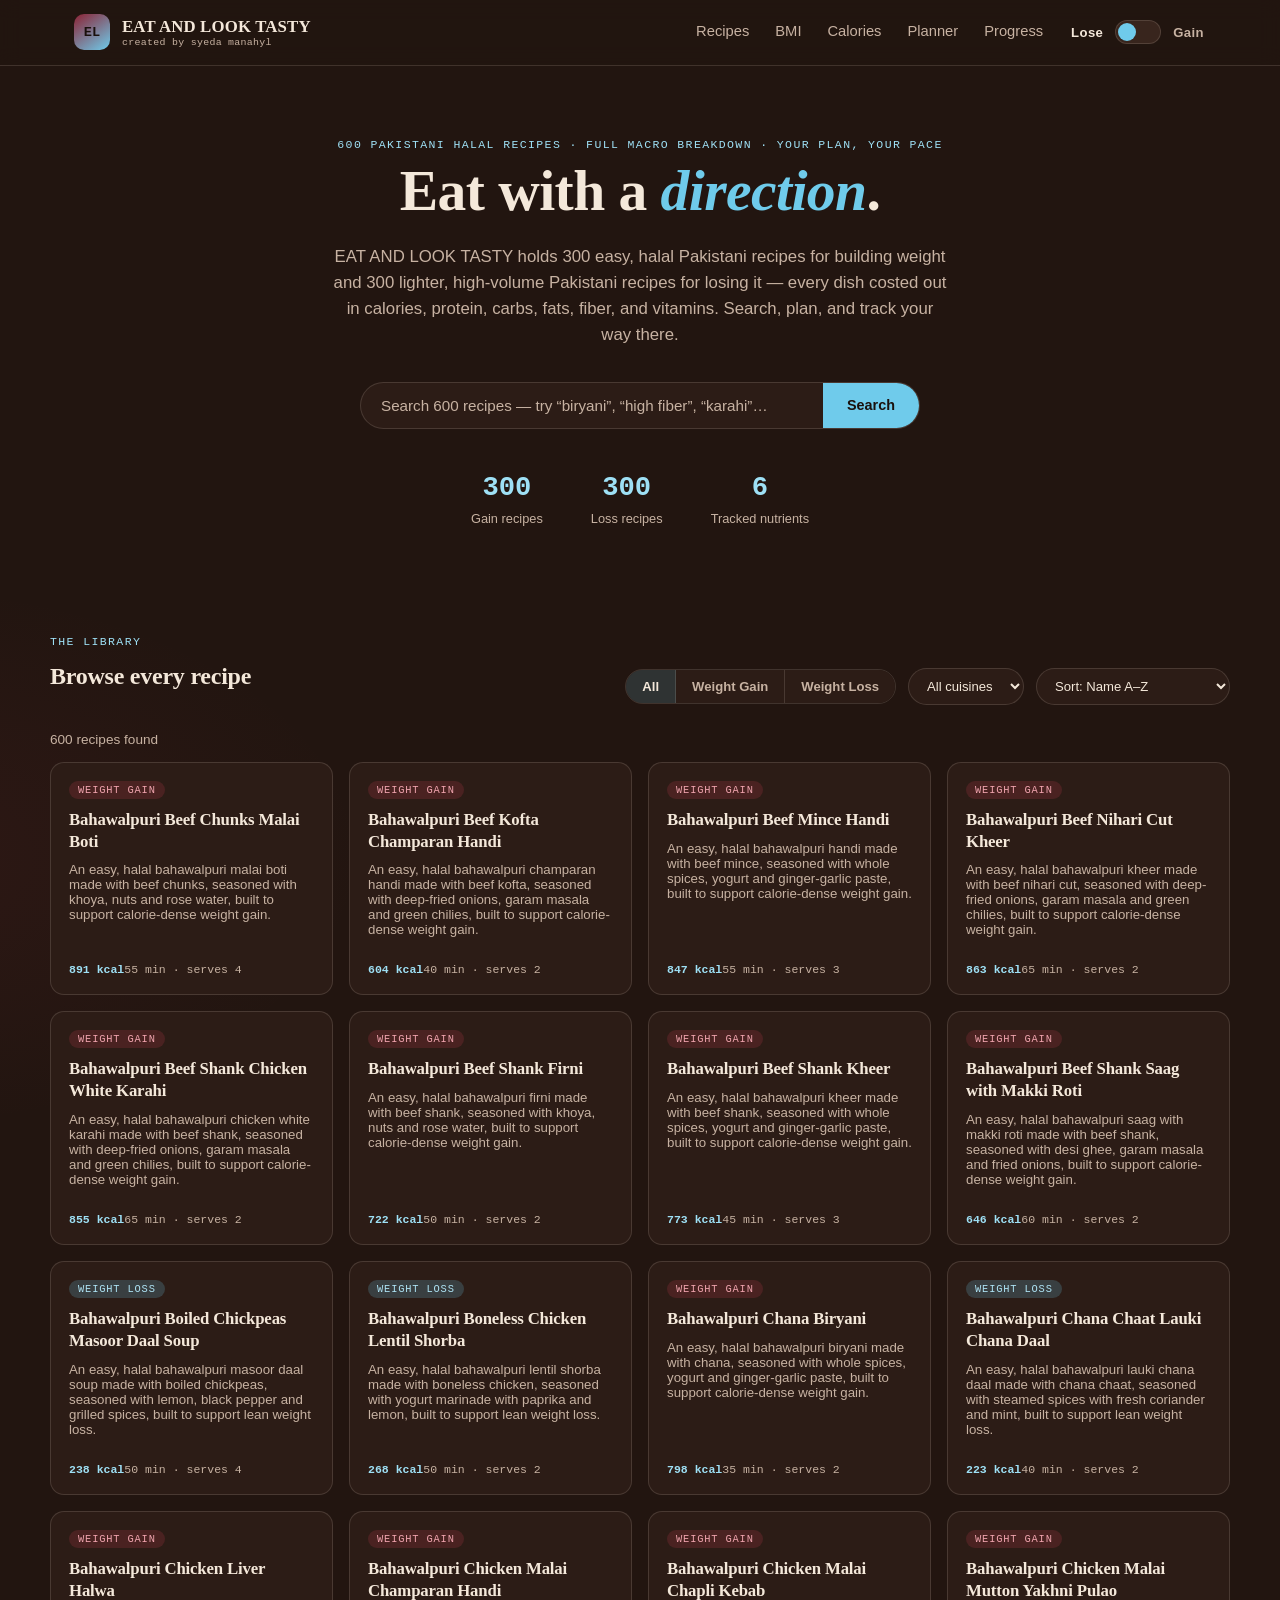
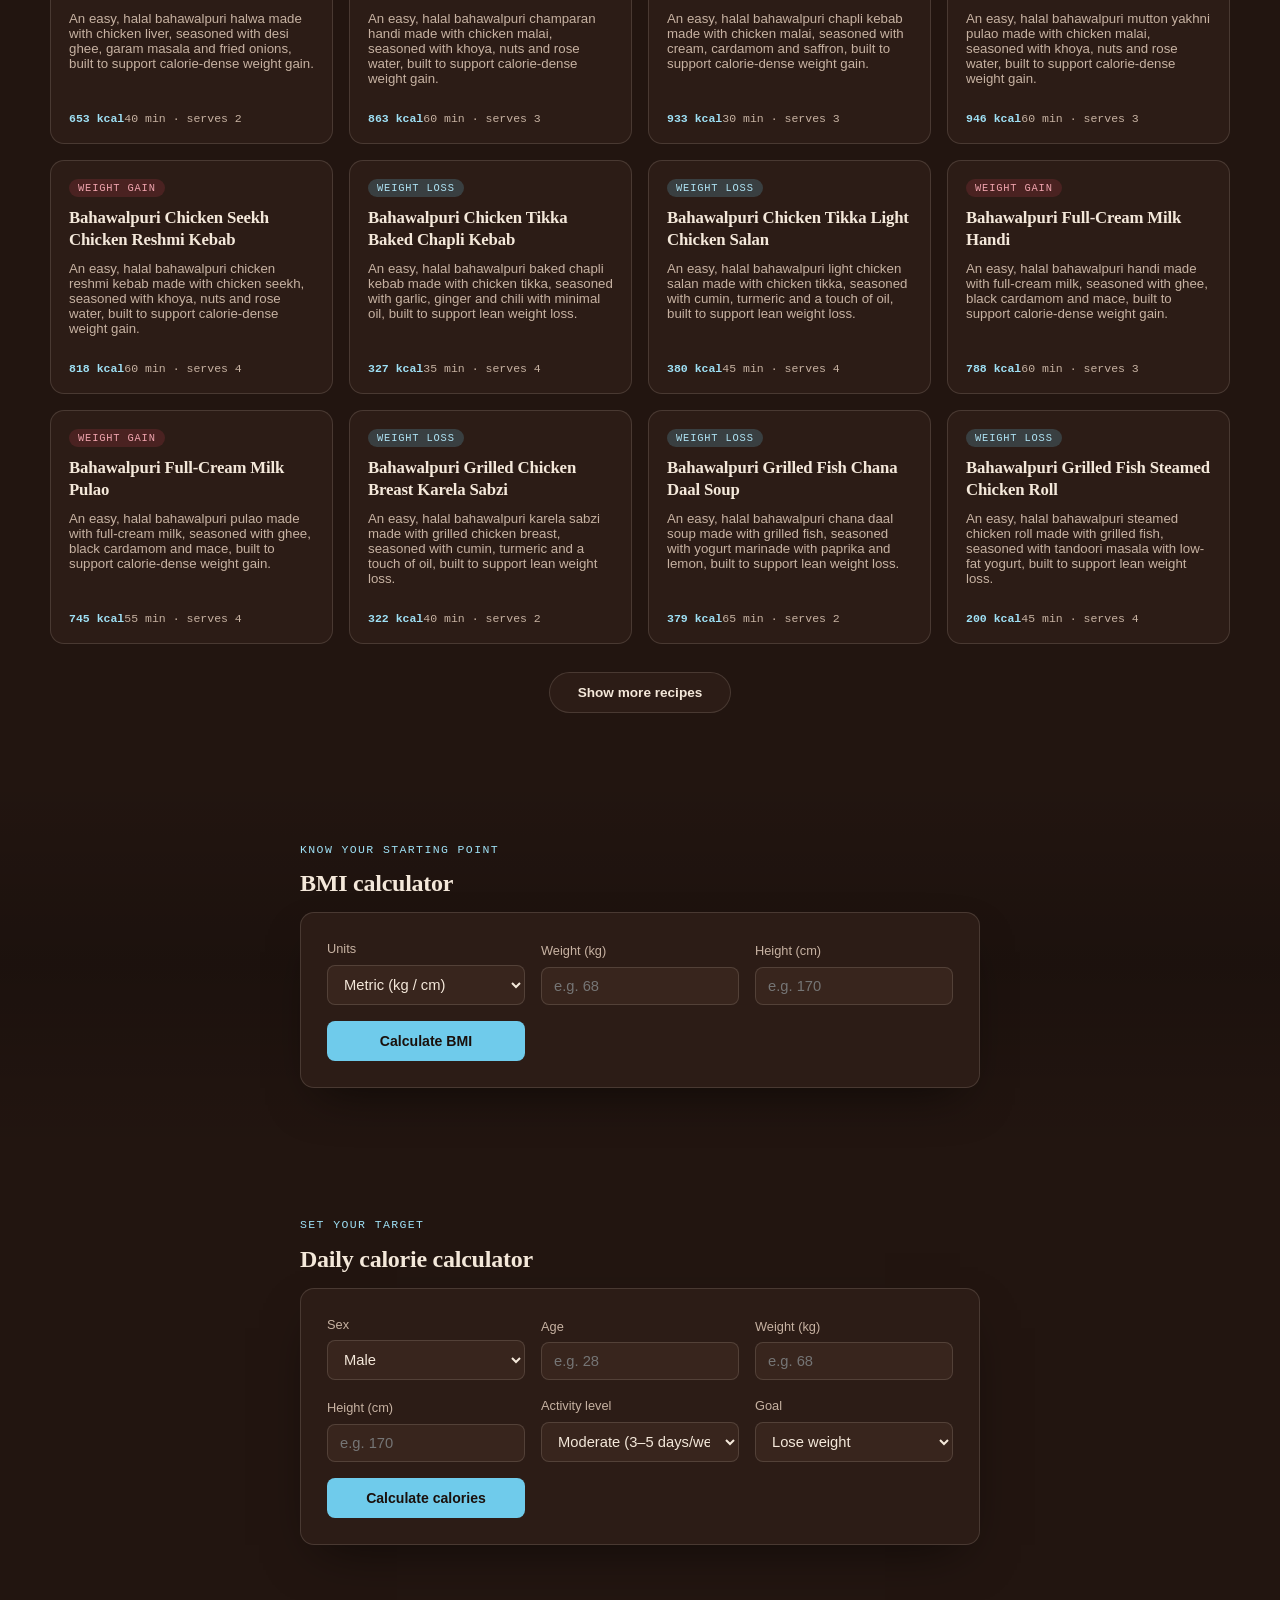
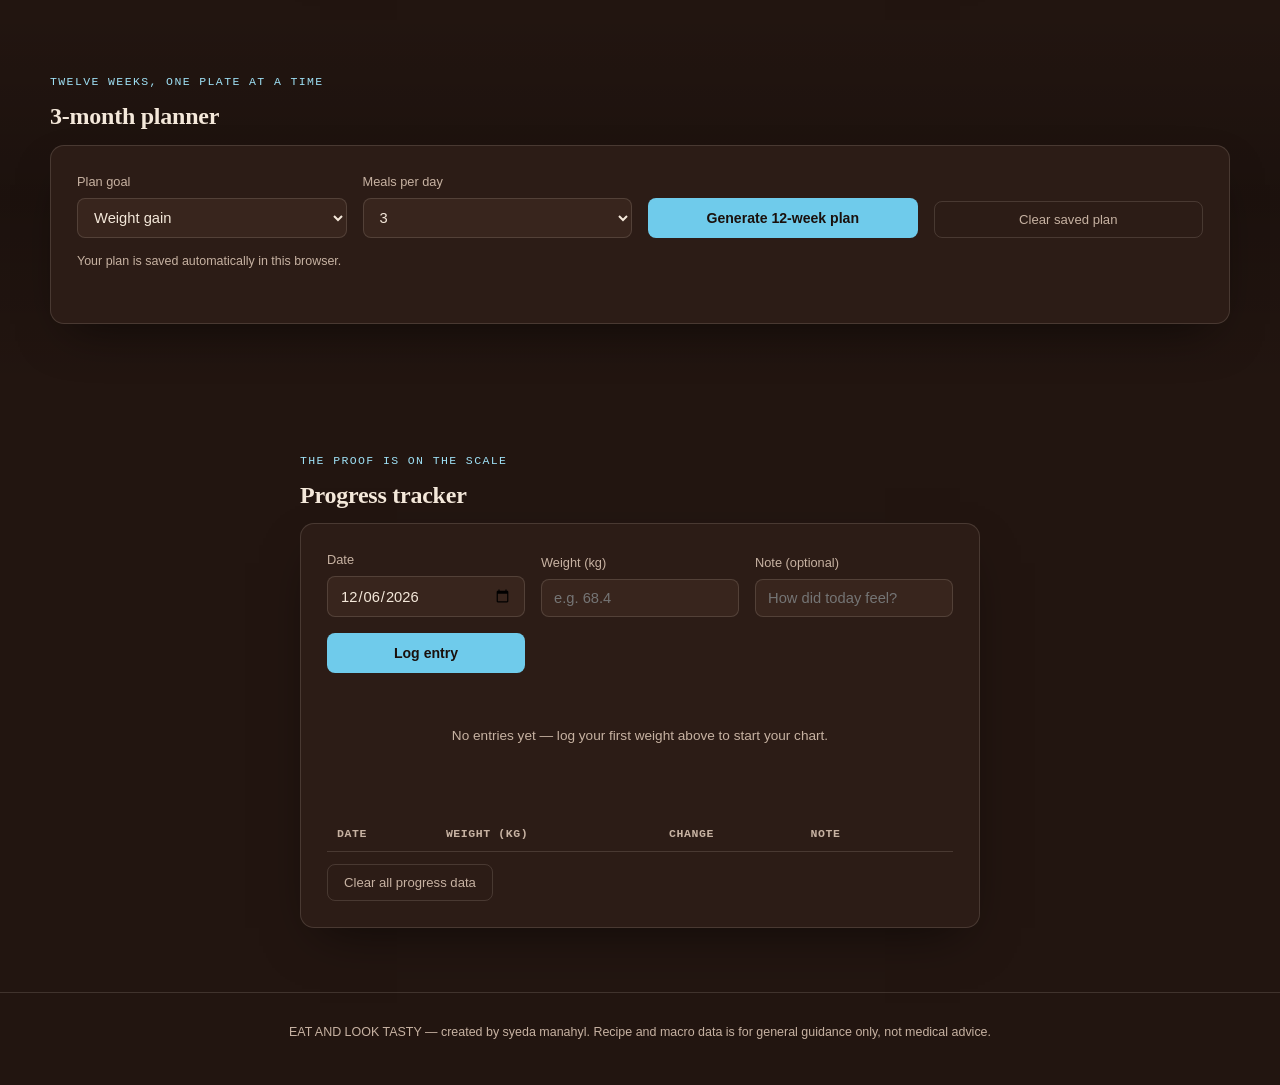
==== commit c3383181: "Add files via upload" ====
--- a/index.html
+++ b/index.html
@@ -369,15 +369,16 @@
 <!-- ============ HERO ============ -->
 <section class="hero" id="top">
   <div class="hero-inner">
-    <p class="eyebrow">400 recipes · full macro breakdown · your plan, your pace</p>
+    <p class="eyebrow">600 Pakistani halal recipes · full macro breakdown · your plan, your pace</p>
     <h1 class="hero-title">Eat with a <span class="accent-swap">direction</span>.</h1>
     <p class="hero-sub">
-      EAT AND LOOK TASTY holds 200 calorie-dense recipes for building weight and 200 lean, high-volume recipes for losing it —
-      every dish costed out in calories, protein, carbs, fats, fiber, and vitamins. Search, plan, and track your way there.
+      EAT AND LOOK TASTY holds 300 easy, halal Pakistani recipes for building weight and 300 lighter, high-volume
+      Pakistani recipes for losing it — every dish costed out in calories, protein, carbs, fats, fiber, and vitamins.
+      Search, plan, and track your way there.
     </p>
 
     <form class="search-form" id="searchForm" role="search">
-      <input type="search" id="searchInput" placeholder="Search 400 recipes — try “salmon”, “high fiber”, “Thai”…" aria-label="Search recipes">
+      <input type="search" id="searchInput" placeholder="Search 600 recipes — try “biryani”, “high fiber”, “karahi”…" aria-label="Search recipes">
       <button type="submit">Search</button>
     </form>
 
@@ -581,362 +582,18608 @@
 </footer>
 
 <script>
-// Auto-generated recipe database: weight-gain + weight-loss recipes, incl. Pakistani halal recipes
+// Recipe database: Pakistani halal recipes only (weight gain + weight loss)
 const FOODS = [
   {
     "id": 1,
-    "name": "Grilled Korean Shrimp Wrap",
-    "category": "gain",
-    "cuisine": "Korean",
-    "description": "A grilled korean inspired wrap built around shrimp, designed to support muscle building and calorie-dense fueling.",
+    "name": "Bahawalpuri Chicken Malai Chapli Kebab",
+    "category": "gain",
+    "cuisine": "Pakistani",
+    "halal": true,
+    "description": "An easy, halal bahawalpuri chapli kebab made with chicken malai, seasoned with cream, cardamom and saffron, built to support calorie-dense weight gain.",
     "prepTimeMin": 10,
-    "cookTimeMin": 15,
-    "servings": 2,
-    "ingredients": [
-      "220g Shrimp",
-      "100g Whole Wheat Pasta",
-      "100g Radish",
-      "60g Carrot",
-      "100g Corn",
-      "1 tbsp Flax Seeds",
-      "Seasoning: garlic and cumin",
-      "Salt and pepper to taste"
-    ],
-    "instructions": [
-      "Prep the shrimp and vegetables, patting everything dry and trimming as needed.",
-      "Season the shrimp with the korean-inspired spice blend and let it rest for 10 minutes.",
-      "Grilled the shrimp until cooked through, then set aside to rest for 5 minutes.",
-      "Cook the base and vegetables in the same pan, stirring occasionally until tender.",
-      "Combine everything into the wrap, finish with the fat/garnish, and serve warm."
-    ],
-    "nutrition": {
-      "calories": 674,
-      "protein": 34,
-      "carbs": 102,
-      "fats": 21,
-      "fiber": 5,
-      "vitamins": [
+    "cookTimeMin": 20,
+    "servings": 3,
+    "ingredients": [
+      "280g Chicken Malai",
+      "150g Basmati Rice",
+      "2 tbsp Desi Ghee",
+      "50g Yogurt (Dahi)",
+      "Bay Leaves",
+      "Fresh Coriander",
+      "Desi Ghee",
+      "Cream (Malai)",
+      "Salt and desi spices to taste"
+    ],
+    "instructions": [
+      "Marinate the chicken malai in yogurt, ginger-garlic paste, and bahawalpuri spices for 30 minutes.",
+      "Heat desi ghee in a heavy karahi and bhunno (fry) the onions until golden brown.",
+      "Add the chicken malai and cook on medium-high heat until the oil separates from the masala.",
+      "Add water or stock, cover, and dum-cook on low heat until the chicken malai is tender and rich.",
+      "Finish with fried onions, fresh coriander, and a squeeze of lemon; serve hot as chapli kebab."
+    ],
+    "nutrition": {
+      "calories": 933,
+      "protein": 29,
+      "carbs": 64,
+      "fats": 41,
+      "fiber": 3,
+      "vitamins": [
+        "Vitamin K",
         "Potassium",
+        "Vitamin A",
+        "Calcium"
+      ]
+    }
+  },
+  {
+    "id": 2,
+    "name": "Sindhi Masoor Daal Siri Paye",
+    "category": "gain",
+    "cuisine": "Pakistani",
+    "halal": true,
+    "description": "An easy, halal sindhi siri paye made with masoor daal, seasoned with deep-fried onions, garam masala and green chilies, built to support calorie-dense weight gain.",
+    "prepTimeMin": 15,
+    "cookTimeMin": 30,
+    "servings": 3,
+    "ingredients": [
+      "220g Masoor Daal",
+      "200g Basmati Rice",
+      "2 tbsp Desi Ghee",
+      "100g Yogurt (Dahi)",
+      "Coriander Powder (Dhania)",
+      "Bay Leaves",
+      "Cream (Malai)",
+      "Saffron (Zafran)",
+      "Salt and desi spices to taste"
+    ],
+    "instructions": [
+      "Marinate the masoor daal in yogurt, ginger-garlic paste, and sindhi spices for 30 minutes.",
+      "Heat desi ghee in a heavy karahi and bhunno (fry) the onions until golden brown.",
+      "Add the masoor daal and cook on medium-high heat until the oil separates from the masala.",
+      "Add water or stock, cover, and dum-cook on low heat until the masoor daal is tender and rich.",
+      "Finish with fried onions, fresh coriander, and a squeeze of lemon; serve hot as siri paye."
+    ],
+    "nutrition": {
+      "calories": 921,
+      "protein": 46,
+      "carbs": 63,
+      "fats": 42,
+      "fiber": 7,
+      "vitamins": [
         "Folate",
         "Vitamin A",
+        "Vitamin D",
+        "Zinc"
+      ]
+    }
+  },
+  {
+    "id": 3,
+    "name": "Multani Beef Mince Kunna Gosht",
+    "category": "gain",
+    "cuisine": "Pakistani",
+    "halal": true,
+    "description": "An easy, halal multani kunna gosht made with beef mince, seasoned with desi ghee, garam masala and fried onions, built to support calorie-dense weight gain.",
+    "prepTimeMin": 15,
+    "cookTimeMin": 35,
+    "servings": 4,
+    "ingredients": [
+      "280g Beef Mince",
+      "180g Basmati Rice",
+      "3 tbsp Desi Ghee",
+      "100g Yogurt (Dahi)",
+      "Mint Leaves",
+      "Onion",
+      "Coriander Powder (Dhania)",
+      "Turmeric (Haldi)",
+      "Salt and desi spices to taste"
+    ],
+    "instructions": [
+      "Marinate the beef mince in yogurt, ginger-garlic paste, and multani spices for 30 minutes.",
+      "Heat desi ghee in a heavy karahi and bhunno (fry) the onions until golden brown.",
+      "Add the beef mince and cook on medium-high heat until the oil separates from the masala.",
+      "Add water or stock, cover, and dum-cook on low heat until the beef mince is tender and rich.",
+      "Finish with fried onions, fresh coriander, and a squeeze of lemon; serve hot as kunna gosht."
+    ],
+    "nutrition": {
+      "calories": 892,
+      "protein": 48,
+      "carbs": 72,
+      "fats": 35,
+      "fiber": 3,
+      "vitamins": [
+        "Calcium",
+        "Zinc",
+        "Vitamin B12",
+        "Potassium"
+      ]
+    }
+  },
+  {
+    "id": 4,
+    "name": "Multani Masoor Daal Nihari",
+    "category": "gain",
+    "cuisine": "Pakistani",
+    "halal": true,
+    "description": "An easy, halal multani nihari made with masoor daal, seasoned with desi ghee, garam masala and fried onions, built to support calorie-dense weight gain.",
+    "prepTimeMin": 10,
+    "cookTimeMin": 40,
+    "servings": 3,
+    "ingredients": [
+      "220g Masoor Daal",
+      "180g Basmati Rice",
+      "2 tbsp Desi Ghee",
+      "80g Yogurt (Dahi)",
+      "Fresh Coriander",
+      "Desi Ghee",
+      "Saffron (Zafran)",
+      "Whole Wheat Atta",
+      "Salt and desi spices to taste"
+    ],
+    "instructions": [
+      "Marinate the masoor daal in yogurt, ginger-garlic paste, and multani spices for 30 minutes.",
+      "Heat desi ghee in a heavy karahi and bhunno (fry) the onions until golden brown.",
+      "Add the masoor daal and cook on medium-high heat until the oil separates from the masala.",
+      "Add water or stock, cover, and dum-cook on low heat until the masoor daal is tender and rich.",
+      "Finish with fried onions, fresh coriander, and a squeeze of lemon; serve hot as nihari."
+    ],
+    "nutrition": {
+      "calories": 894,
+      "protein": 37,
+      "carbs": 93,
+      "fats": 39,
+      "fiber": 5,
+      "vitamins": [
+        "Zinc",
+        "Iron",
+        "Vitamin E",
+        "Potassium"
+      ]
+    }
+  },
+  {
+    "id": 5,
+    "name": "Bahawalpuri Lamb Shank Champaran Handi",
+    "category": "gain",
+    "cuisine": "Pakistani",
+    "halal": true,
+    "description": "An easy, halal bahawalpuri champaran handi made with lamb shank, seasoned with khoya, nuts and rose water, built to support calorie-dense weight gain.",
+    "prepTimeMin": 10,
+    "cookTimeMin": 20,
+    "servings": 4,
+    "ingredients": [
+      "250g Lamb Shank",
+      "200g Basmati Rice",
+      "3 tbsp Desi Ghee",
+      "80g Yogurt (Dahi)",
+      "Fried Onions (Birista)",
+      "Tomato",
+      "Saffron (Zafran)",
+      "Onion",
+      "Salt and desi spices to taste"
+    ],
+    "instructions": [
+      "Marinate the lamb shank in yogurt, ginger-garlic paste, and bahawalpuri spices for 30 minutes.",
+      "Heat desi ghee in a heavy karahi and bhunno (fry) the onions until golden brown.",
+      "Add the lamb shank and cook on medium-high heat until the oil separates from the masala.",
+      "Add water or stock, cover, and dum-cook on low heat until the lamb shank is tender and rich.",
+      "Finish with fried onions, fresh coriander, and a squeeze of lemon; serve hot as champaran handi."
+    ],
+    "nutrition": {
+      "calories": 779,
+      "protein": 47,
+      "carbs": 91,
+      "fats": 42,
+      "fiber": 9,
+      "vitamins": [
+        "Iron",
+        "Vitamin B12",
+        "Zinc",
+        "Vitamin E"
+      ]
+    }
+  },
+  {
+    "id": 6,
+    "name": "Lahori Beef Chunks Saag with Makki Roti",
+    "category": "gain",
+    "cuisine": "Pakistani",
+    "halal": true,
+    "description": "An easy, halal lahori saag with makki roti made with beef chunks, seasoned with khoya, nuts and rose water, built to support calorie-dense weight gain.",
+    "prepTimeMin": 25,
+    "cookTimeMin": 35,
+    "servings": 2,
+    "ingredients": [
+      "220g Beef Chunks",
+      "180g Basmati Rice",
+      "3 tbsp Desi Ghee",
+      "100g Yogurt (Dahi)",
+      "Cumin Seeds (Zeera)",
+      "Ginger Garlic Paste",
+      "Cream (Malai)",
+      "Fresh Coriander",
+      "Salt and desi spices to taste"
+    ],
+    "instructions": [
+      "Marinate the beef chunks in yogurt, ginger-garlic paste, and lahori spices for 30 minutes.",
+      "Heat desi ghee in a heavy karahi and bhunno (fry) the onions until golden brown.",
+      "Add the beef chunks and cook on medium-high heat until the oil separates from the masala.",
+      "Add water or stock, cover, and dum-cook on low heat until the beef chunks is tender and rich.",
+      "Finish with fried onions, fresh coriander, and a squeeze of lemon; serve hot as saag with makki roti."
+    ],
+    "nutrition": {
+      "calories": 686,
+      "protein": 47,
+      "carbs": 67,
+      "fats": 39,
+      "fiber": 3,
+      "vitamins": [
+        "Vitamin D",
+        "Vitamin E",
+        "Vitamin C",
+        "Omega-3"
+      ]
+    }
+  },
+  {
+    "id": 7,
+    "name": "Sialkoti Cashew Saag with Makki Roti",
+    "category": "gain",
+    "cuisine": "Pakistani",
+    "halal": true,
+    "description": "An easy, halal sialkoti saag with makki roti made with cashew, seasoned with ghee, black cardamom and mace, built to support calorie-dense weight gain.",
+    "prepTimeMin": 15,
+    "cookTimeMin": 20,
+    "servings": 3,
+    "ingredients": [
+      "220g Cashew",
+      "180g Basmati Rice",
+      "3 tbsp Desi Ghee",
+      "50g Yogurt (Dahi)",
+      "Ginger Garlic Paste",
+      "Fresh Coriander",
+      "Bay Leaves",
+      "Onion",
+      "Salt and desi spices to taste"
+    ],
+    "instructions": [
+      "Marinate the cashew in yogurt, ginger-garlic paste, and sialkoti spices for 30 minutes.",
+      "Heat desi ghee in a heavy karahi and bhunno (fry) the onions until golden brown.",
+      "Add the cashew and cook on medium-high heat until the oil separates from the masala.",
+      "Add water or stock, cover, and dum-cook on low heat until the cashew is tender and rich.",
+      "Finish with fried onions, fresh coriander, and a squeeze of lemon; serve hot as saag with makki roti."
+    ],
+    "nutrition": {
+      "calories": 949,
+      "protein": 56,
+      "carbs": 84,
+      "fats": 31,
+      "fiber": 4,
+      "vitamins": [
+        "Vitamin B12",
+        "Vitamin C",
+        "Zinc",
+        "Vitamin D"
+      ]
+    }
+  },
+  {
+    "id": 8,
+    "name": "Bahawalpuri Chicken Malai Champaran Handi",
+    "category": "gain",
+    "cuisine": "Pakistani",
+    "halal": true,
+    "description": "An easy, halal bahawalpuri champaran handi made with chicken malai, seasoned with khoya, nuts and rose water, built to support calorie-dense weight gain.",
+    "prepTimeMin": 25,
+    "cookTimeMin": 35,
+    "servings": 3,
+    "ingredients": [
+      "200g Chicken Malai",
+      "180g Basmati Rice",
+      "3 tbsp Desi Ghee",
+      "50g Yogurt (Dahi)",
+      "Red Chili Powder",
+      "Whole Wheat Atta",
+      "Mint Leaves",
+      "Garam Masala",
+      "Salt and desi spices to taste"
+    ],
+    "instructions": [
+      "Marinate the chicken malai in yogurt, ginger-garlic paste, and bahawalpuri spices for 30 minutes.",
+      "Heat desi ghee in a heavy karahi and bhunno (fry) the onions until golden brown.",
+      "Add the chicken malai and cook on medium-high heat until the oil separates from the masala.",
+      "Add water or stock, cover, and dum-cook on low heat until the chicken malai is tender and rich.",
+      "Finish with fried onions, fresh coriander, and a squeeze of lemon; serve hot as champaran handi."
+    ],
+    "nutrition": {
+      "calories": 863,
+      "protein": 58,
+      "carbs": 99,
+      "fats": 44,
+      "fiber": 8,
+      "vitamins": [
+        "Zinc",
+        "Vitamin A",
+        "Iron",
+        "Calcium"
+      ]
+    }
+  },
+  {
+    "id": 9,
+    "name": "Sindhi Lamb Shank Katakat",
+    "category": "gain",
+    "cuisine": "Pakistani",
+    "halal": true,
+    "description": "An easy, halal sindhi katakat made with lamb shank, seasoned with desi ghee, garam masala and fried onions, built to support calorie-dense weight gain.",
+    "prepTimeMin": 10,
+    "cookTimeMin": 25,
+    "servings": 4,
+    "ingredients": [
+      "280g Lamb Shank",
+      "150g Basmati Rice",
+      "3 tbsp Desi Ghee",
+      "80g Yogurt (Dahi)",
+      "Star Anise",
+      "Onion",
+      "Black Cardamom",
+      "Full-Fat Yogurt (Dahi)",
+      "Salt and desi spices to taste"
+    ],
+    "instructions": [
+      "Marinate the lamb shank in yogurt, ginger-garlic paste, and sindhi spices for 30 minutes.",
+      "Heat desi ghee in a heavy karahi and bhunno (fry) the onions until golden brown.",
+      "Add the lamb shank and cook on medium-high heat until the oil separates from the masala.",
+      "Add water or stock, cover, and dum-cook on low heat until the lamb shank is tender and rich.",
+      "Finish with fried onions, fresh coriander, and a squeeze of lemon; serve hot as katakat."
+    ],
+    "nutrition": {
+      "calories": 626,
+      "protein": 31,
+      "carbs": 60,
+      "fats": 42,
+      "fiber": 4,
+      "vitamins": [
+        "Calcium",
+        "Vitamin B12",
+        "Vitamin K",
+        "Potassium"
+      ]
+    }
+  },
+  {
+    "id": 10,
+    "name": "Sindhi Full-Cream Milk Malai Boti",
+    "category": "gain",
+    "cuisine": "Pakistani",
+    "halal": true,
+    "description": "An easy, halal sindhi malai boti made with full-cream milk, seasoned with khoya, nuts and rose water, built to support calorie-dense weight gain.",
+    "prepTimeMin": 15,
+    "cookTimeMin": 40,
+    "servings": 2,
+    "ingredients": [
+      "220g Full-Cream Milk",
+      "200g Basmati Rice",
+      "3 tbsp Desi Ghee",
+      "50g Yogurt (Dahi)",
+      "Fried Onions (Birista)",
+      "Bay Leaves",
+      "Basmati Rice",
+      "Cashews",
+      "Salt and desi spices to taste"
+    ],
+    "instructions": [
+      "Marinate the full-cream milk in yogurt, ginger-garlic paste, and sindhi spices for 30 minutes.",
+      "Heat desi ghee in a heavy karahi and bhunno (fry) the onions until golden brown.",
+      "Add the full-cream milk and cook on medium-high heat until the oil separates from the masala.",
+      "Add water or stock, cover, and dum-cook on low heat until the full-cream milk is tender and rich.",
+      "Finish with fried onions, fresh coriander, and a squeeze of lemon; serve hot as malai boti."
+    ],
+    "nutrition": {
+      "calories": 845,
+      "protein": 43,
+      "carbs": 79,
+      "fats": 26,
+      "fiber": 4,
+      "vitamins": [
+        "Vitamin B12",
+        "Zinc",
+        "Vitamin K",
+        "Vitamin E"
+      ]
+    }
+  },
+  {
+    "id": 11,
+    "name": "Dum-Style Beef Nihari Cut Siri Paye",
+    "category": "gain",
+    "cuisine": "Pakistani",
+    "halal": true,
+    "description": "An easy, halal dum-style siri paye made with beef nihari cut, seasoned with deep-fried onions, garam masala and green chilies, built to support calorie-dense weight gain.",
+    "prepTimeMin": 20,
+    "cookTimeMin": 45,
+    "servings": 2,
+    "ingredients": [
+      "220g Beef Nihari Cut",
+      "150g Basmati Rice",
+      "3 tbsp Desi Ghee",
+      "100g Yogurt (Dahi)",
+      "Almonds",
+      "Turmeric (Haldi)",
+      "Red Chili Powder",
+      "Cinnamon Stick",
+      "Salt and desi spices to taste"
+    ],
+    "instructions": [
+      "Marinate the beef nihari cut in yogurt, ginger-garlic paste, and dum-style spices for 30 minutes.",
+      "Heat desi ghee in a heavy karahi and bhunno (fry) the onions until golden brown.",
+      "Add the beef nihari cut and cook on medium-high heat until the oil separates from the masala.",
+      "Add water or stock, cover, and dum-cook on low heat until the beef nihari cut is tender and rich.",
+      "Finish with fried onions, fresh coriander, and a squeeze of lemon; serve hot as siri paye."
+    ],
+    "nutrition": {
+      "calories": 646,
+      "protein": 50,
+      "carbs": 76,
+      "fats": 40,
+      "fiber": 5,
+      "vitamins": [
+        "Vitamin C",
+        "Vitamin K",
+        "Vitamin D",
+        "Calcium"
+      ]
+    }
+  },
+  {
+    "id": 12,
+    "name": "Tandoori Chicken Liver Zarda",
+    "category": "gain",
+    "cuisine": "Pakistani",
+    "halal": true,
+    "description": "An easy, halal tandoori zarda made with chicken liver, seasoned with khoya, nuts and rose water, built to support calorie-dense weight gain.",
+    "prepTimeMin": 20,
+    "cookTimeMin": 30,
+    "servings": 2,
+    "ingredients": [
+      "220g Chicken Liver",
+      "150g Basmati Rice",
+      "2 tbsp Desi Ghee",
+      "80g Yogurt (Dahi)",
+      "Red Chili Powder",
+      "Green Chilies",
+      "Black Cardamom",
+      "Star Anise",
+      "Salt and desi spices to taste"
+    ],
+    "instructions": [
+      "Marinate the chicken liver in yogurt, ginger-garlic paste, and tandoori spices for 30 minutes.",
+      "Heat desi ghee in a heavy karahi and bhunno (fry) the onions until golden brown.",
+      "Add the chicken liver and cook on medium-high heat until the oil separates from the masala.",
+      "Add water or stock, cover, and dum-cook on low heat until the chicken liver is tender and rich.",
+      "Finish with fried onions, fresh coriander, and a squeeze of lemon; serve hot as zarda."
+    ],
+    "nutrition": {
+      "calories": 614,
+      "protein": 28,
+      "carbs": 110,
+      "fats": 32,
+      "fiber": 6,
+      "vitamins": [
+        "Vitamin E",
+        "Vitamin D",
+        "Potassium",
+        "Vitamin K"
+      ]
+    }
+  },
+  {
+    "id": 13,
+    "name": "Lahori Full-Cream Milk Aloo Gosht",
+    "category": "gain",
+    "cuisine": "Pakistani",
+    "halal": true,
+    "description": "An easy, halal lahori aloo gosht made with full-cream milk, seasoned with khoya, nuts and rose water, built to support calorie-dense weight gain.",
+    "prepTimeMin": 15,
+    "cookTimeMin": 35,
+    "servings": 4,
+    "ingredients": [
+      "250g Full-Cream Milk",
+      "150g Basmati Rice",
+      "3 tbsp Desi Ghee",
+      "80g Yogurt (Dahi)",
+      "Tomato",
+      "Khoya",
+      "Whole Wheat Atta",
+      "Garam Masala",
+      "Salt and desi spices to taste"
+    ],
+    "instructions": [
+      "Marinate the full-cream milk in yogurt, ginger-garlic paste, and lahori spices for 30 minutes.",
+      "Heat desi ghee in a heavy karahi and bhunno (fry) the onions until golden brown.",
+      "Add the full-cream milk and cook on medium-high heat until the oil separates from the masala.",
+      "Add water or stock, cover, and dum-cook on low heat until the full-cream milk is tender and rich.",
+      "Finish with fried onions, fresh coriander, and a squeeze of lemon; serve hot as aloo gosht."
+    ],
+    "nutrition": {
+      "calories": 934,
+      "protein": 39,
+      "carbs": 101,
+      "fats": 26,
+      "fiber": 9,
+      "vitamins": [
+        "Magnesium",
+        "Vitamin B12",
+        "Folate",
+        "Vitamin D"
+      ]
+    }
+  },
+  {
+    "id": 14,
+    "name": "Multani Chicken Malai Biryani",
+    "category": "gain",
+    "cuisine": "Pakistani",
+    "halal": true,
+    "description": "An easy, halal multani biryani made with chicken malai, seasoned with cream, cardamom and saffron, built to support calorie-dense weight gain.",
+    "prepTimeMin": 15,
+    "cookTimeMin": 20,
+    "servings": 2,
+    "ingredients": [
+      "200g Chicken Malai",
+      "200g Basmati Rice",
+      "2 tbsp Desi Ghee",
+      "80g Yogurt (Dahi)",
+      "Red Chili Powder",
+      "Cream (Malai)",
+      "Basmati Rice",
+      "Cumin Seeds (Zeera)",
+      "Salt and desi spices to taste"
+    ],
+    "instructions": [
+      "Marinate the chicken malai in yogurt, ginger-garlic paste, and multani spices for 30 minutes.",
+      "Heat desi ghee in a heavy karahi and bhunno (fry) the onions until golden brown.",
+      "Add the chicken malai and cook on medium-high heat until the oil separates from the masala.",
+      "Add water or stock, cover, and dum-cook on low heat until the chicken malai is tender and rich.",
+      "Finish with fried onions, fresh coriander, and a squeeze of lemon; serve hot as biryani."
+    ],
+    "nutrition": {
+      "calories": 677,
+      "protein": 46,
+      "carbs": 89,
+      "fats": 44,
+      "fiber": 4,
+      "vitamins": [
+        "Potassium",
+        "Omega-3",
+        "Iron",
+        "Vitamin K"
+      ]
+    }
+  },
+  {
+    "id": 15,
+    "name": "Balochi Beef Nihari Cut Handi",
+    "category": "gain",
+    "cuisine": "Pakistani",
+    "halal": true,
+    "description": "An easy, halal balochi handi made with beef nihari cut, seasoned with ghee, black cardamom and mace, built to support calorie-dense weight gain.",
+    "prepTimeMin": 20,
+    "cookTimeMin": 35,
+    "servings": 4,
+    "ingredients": [
+      "280g Beef Nihari Cut",
+      "200g Basmati Rice",
+      "2 tbsp Desi Ghee",
+      "100g Yogurt (Dahi)",
+      "Ginger Garlic Paste",
+      "Cinnamon Stick",
+      "Basmati Rice",
+      "Mint Leaves",
+      "Salt and desi spices to taste"
+    ],
+    "instructions": [
+      "Marinate the beef nihari cut in yogurt, ginger-garlic paste, and balochi spices for 30 minutes.",
+      "Heat desi ghee in a heavy karahi and bhunno (fry) the onions until golden brown.",
+      "Add the beef nihari cut and cook on medium-high heat until the oil separates from the masala.",
+      "Add water or stock, cover, and dum-cook on low heat until the beef nihari cut is tender and rich.",
+      "Finish with fried onions, fresh coriander, and a squeeze of lemon; serve hot as handi."
+    ],
+    "nutrition": {
+      "calories": 723,
+      "protein": 52,
+      "carbs": 97,
+      "fats": 34,
+      "fiber": 5,
+      "vitamins": [
+        "Calcium",
+        "Folate",
+        "Vitamin C",
+        "Vitamin A"
+      ]
+    }
+  },
+  {
+    "id": 16,
+    "name": "Multani Chicken Seekh Biryani",
+    "category": "gain",
+    "cuisine": "Pakistani",
+    "halal": true,
+    "description": "An easy, halal multani biryani made with chicken seekh, seasoned with whole spices, yogurt and ginger-garlic paste, built to support calorie-dense weight gain.",
+    "prepTimeMin": 25,
+    "cookTimeMin": 20,
+    "servings": 4,
+    "ingredients": [
+      "200g Chicken Seekh",
+      "150g Basmati Rice",
+      "2 tbsp Desi Ghee",
+      "80g Yogurt (Dahi)",
+      "Desi Ghee",
+      "Cashews",
+      "Full-Fat Yogurt (Dahi)",
+      "Cinnamon Stick",
+      "Salt and desi spices to taste"
+    ],
+    "instructions": [
+      "Marinate the chicken seekh in yogurt, ginger-garlic paste, and multani spices for 30 minutes.",
+      "Heat desi ghee in a heavy karahi and bhunno (fry) the onions until golden brown.",
+      "Add the chicken seekh and cook on medium-high heat until the oil separates from the masala.",
+      "Add water or stock, cover, and dum-cook on low heat until the chicken seekh is tender and rich.",
+      "Finish with fried onions, fresh coriander, and a squeeze of lemon; serve hot as biryani."
+    ],
+    "nutrition": {
+      "calories": 676,
+      "protein": 33,
+      "carbs": 69,
+      "fats": 39,
+      "fiber": 7,
+      "vitamins": [
+        "Zinc",
+        "Vitamin B12",
+        "Calcium",
+        "Vitamin A"
+      ]
+    }
+  },
+  {
+    "id": 17,
+    "name": "Charcoal-Grilled Mutton Chops Biryani",
+    "category": "gain",
+    "cuisine": "Pakistani",
+    "halal": true,
+    "description": "An easy, halal charcoal-grilled biryani made with mutton chops, seasoned with khoya, nuts and rose water, built to support calorie-dense weight gain.",
+    "prepTimeMin": 25,
+    "cookTimeMin": 40,
+    "servings": 2,
+    "ingredients": [
+      "250g Mutton Chops",
+      "200g Basmati Rice",
+      "2 tbsp Desi Ghee",
+      "80g Yogurt (Dahi)",
+      "Ginger Garlic Paste",
+      "Fresh Coriander",
+      "Full-Fat Yogurt (Dahi)",
+      "Tomato",
+      "Salt and desi spices to taste"
+    ],
+    "instructions": [
+      "Marinate the mutton chops in yogurt, ginger-garlic paste, and charcoal-grilled spices for 30 minutes.",
+      "Heat desi ghee in a heavy karahi and bhunno (fry) the onions until golden brown.",
+      "Add the mutton chops and cook on medium-high heat until the oil separates from the masala.",
+      "Add water or stock, cover, and dum-cook on low heat until the mutton chops is tender and rich.",
+      "Finish with fried onions, fresh coriander, and a squeeze of lemon; serve hot as biryani."
+    ],
+    "nutrition": {
+      "calories": 632,
+      "protein": 42,
+      "carbs": 80,
+      "fats": 43,
+      "fiber": 7,
+      "vitamins": [
+        "Potassium",
+        "Calcium",
+        "Vitamin D",
+        "Vitamin E"
+      ]
+    }
+  },
+  {
+    "id": 18,
+    "name": "Charcoal-Grilled Lamb Shank Nihari",
+    "category": "gain",
+    "cuisine": "Pakistani",
+    "halal": true,
+    "description": "An easy, halal charcoal-grilled nihari made with lamb shank, seasoned with ghee, black cardamom and mace, built to support calorie-dense weight gain.",
+    "prepTimeMin": 20,
+    "cookTimeMin": 25,
+    "servings": 3,
+    "ingredients": [
+      "220g Lamb Shank",
+      "180g Basmati Rice",
+      "2 tbsp Desi Ghee",
+      "100g Yogurt (Dahi)",
+      "Full-Fat Yogurt (Dahi)",
+      "Tomato",
+      "Black Cardamom",
+      "Garam Masala",
+      "Salt and desi spices to taste"
+    ],
+    "instructions": [
+      "Marinate the lamb shank in yogurt, ginger-garlic paste, and charcoal-grilled spices for 30 minutes.",
+      "Heat desi ghee in a heavy karahi and bhunno (fry) the onions until golden brown.",
+      "Add the lamb shank and cook on medium-high heat until the oil separates from the masala.",
+      "Add water or stock, cover, and dum-cook on low heat until the lamb shank is tender and rich.",
+      "Finish with fried onions, fresh coriander, and a squeeze of lemon; serve hot as nihari."
+    ],
+    "nutrition": {
+      "calories": 943,
+      "protein": 35,
+      "carbs": 87,
+      "fats": 26,
+      "fiber": 4,
+      "vitamins": [
+        "Magnesium",
+        "Vitamin E",
+        "Vitamin B12",
+        "Vitamin C"
+      ]
+    }
+  },
+  {
+    "id": 19,
+    "name": "Hyderabadi Paneer Champaran Handi",
+    "category": "gain",
+    "cuisine": "Pakistani",
+    "halal": true,
+    "description": "An easy, halal hyderabadi champaran handi made with paneer, seasoned with ghee, black cardamom and mace, built to support calorie-dense weight gain.",
+    "prepTimeMin": 20,
+    "cookTimeMin": 20,
+    "servings": 3,
+    "ingredients": [
+      "280g Paneer",
+      "180g Basmati Rice",
+      "2 tbsp Desi Ghee",
+      "80g Yogurt (Dahi)",
+      "Green Chilies",
+      "Cinnamon Stick",
+      "Star Anise",
+      "Coriander Powder (Dhania)",
+      "Salt and desi spices to taste"
+    ],
+    "instructions": [
+      "Marinate the paneer in yogurt, ginger-garlic paste, and hyderabadi spices for 30 minutes.",
+      "Heat desi ghee in a heavy karahi and bhunno (fry) the onions until golden brown.",
+      "Add the paneer and cook on medium-high heat until the oil separates from the masala.",
+      "Add water or stock, cover, and dum-cook on low heat until the paneer is tender and rich.",
+      "Finish with fried onions, fresh coriander, and a squeeze of lemon; serve hot as champaran handi."
+    ],
+    "nutrition": {
+      "calories": 820,
+      "protein": 44,
+      "carbs": 85,
+      "fats": 34,
+      "fiber": 6,
+      "vitamins": [
+        "Vitamin D",
+        "Vitamin K",
+        "Zinc",
+        "Vitamin B12"
+      ]
+    }
+  },
+  {
+    "id": 20,
+    "name": "Dum-Style Chicken Thigh Haleem",
+    "category": "gain",
+    "cuisine": "Pakistani",
+    "halal": true,
+    "description": "An easy, halal dum-style haleem made with chicken thigh, seasoned with cream, cardamom and saffron, built to support calorie-dense weight gain.",
+    "prepTimeMin": 25,
+    "cookTimeMin": 45,
+    "servings": 3,
+    "ingredients": [
+      "280g Chicken Thigh",
+      "150g Basmati Rice",
+      "3 tbsp Desi Ghee",
+      "100g Yogurt (Dahi)",
+      "Green Chilies",
+      "Whole Wheat Atta",
+      "Cumin Seeds (Zeera)",
+      "Desi Ghee",
+      "Salt and desi spices to taste"
+    ],
+    "instructions": [
+      "Marinate the chicken thigh in yogurt, ginger-garlic paste, and dum-style spices for 30 minutes.",
+      "Heat desi ghee in a heavy karahi and bhunno (fry) the onions until golden brown.",
+      "Add the chicken thigh and cook on medium-high heat until the oil separates from the masala.",
+      "Add water or stock, cover, and dum-cook on low heat until the chicken thigh is tender and rich.",
+      "Finish with fried onions, fresh coriander, and a squeeze of lemon; serve hot as haleem."
+    ],
+    "nutrition": {
+      "calories": 717,
+      "protein": 56,
+      "carbs": 66,
+      "fats": 26,
+      "fiber": 5,
+      "vitamins": [
+        "Vitamin E",
+        "Vitamin A",
+        "Vitamin C",
+        "Omega-3"
+      ]
+    }
+  },
+  {
+    "id": 21,
+    "name": "Multani Cashew Chicken Reshmi Kebab",
+    "category": "gain",
+    "cuisine": "Pakistani",
+    "halal": true,
+    "description": "An easy, halal multani chicken reshmi kebab made with cashew, seasoned with cream, cardamom and saffron, built to support calorie-dense weight gain.",
+    "prepTimeMin": 10,
+    "cookTimeMin": 30,
+    "servings": 2,
+    "ingredients": [
+      "280g Cashew",
+      "150g Basmati Rice",
+      "3 tbsp Desi Ghee",
+      "100g Yogurt (Dahi)",
+      "Fresh Coriander",
+      "Cumin Seeds (Zeera)",
+      "Star Anise",
+      "Ginger Garlic Paste",
+      "Salt and desi spices to taste"
+    ],
+    "instructions": [
+      "Marinate the cashew in yogurt, ginger-garlic paste, and multani spices for 30 minutes.",
+      "Heat desi ghee in a heavy karahi and bhunno (fry) the onions until golden brown.",
+      "Add the cashew and cook on medium-high heat until the oil separates from the masala.",
+      "Add water or stock, cover, and dum-cook on low heat until the cashew is tender and rich.",
+      "Finish with fried onions, fresh coriander, and a squeeze of lemon; serve hot as chicken reshmi kebab."
+    ],
+    "nutrition": {
+      "calories": 637,
+      "protein": 36,
+      "carbs": 61,
+      "fats": 44,
+      "fiber": 3,
+      "vitamins": [
+        "Omega-3",
+        "Vitamin E",
+        "Vitamin B12",
+        "Potassium"
+      ]
+    }
+  },
+  {
+    "id": 22,
+    "name": "Karachi-Style Chicken Karahi Cut Champaran Handi",
+    "category": "gain",
+    "cuisine": "Pakistani",
+    "halal": true,
+    "description": "An easy, halal karachi-style champaran handi made with chicken karahi cut, seasoned with ghee, black cardamom and mace, built to support calorie-dense weight gain.",
+    "prepTimeMin": 20,
+    "cookTimeMin": 40,
+    "servings": 2,
+    "ingredients": [
+      "250g Chicken Karahi Cut",
+      "180g Basmati Rice",
+      "2 tbsp Desi Ghee",
+      "80g Yogurt (Dahi)",
+      "Onion",
+      "Almonds",
+      "Basmati Rice",
+      "Cumin Seeds (Zeera)",
+      "Salt and desi spices to taste"
+    ],
+    "instructions": [
+      "Marinate the chicken karahi cut in yogurt, ginger-garlic paste, and karachi-style spices for 30 minutes.",
+      "Heat desi ghee in a heavy karahi and bhunno (fry) the onions until golden brown.",
+      "Add the chicken karahi cut and cook on medium-high heat until the oil separates from the masala.",
+      "Add water or stock, cover, and dum-cook on low heat until the chicken karahi cut is tender and rich.",
+      "Finish with fried onions, fresh coriander, and a squeeze of lemon; serve hot as champaran handi."
+    ],
+    "nutrition": {
+      "calories": 722,
+      "protein": 58,
+      "carbs": 67,
+      "fats": 29,
+      "fiber": 5,
+      "vitamins": [
+        "Vitamin A",
+        "Vitamin C",
+        "Vitamin D",
+        "Vitamin E"
+      ]
+    }
+  },
+  {
+    "id": 23,
+    "name": "Karachi-Style Beef Shank Biryani",
+    "category": "gain",
+    "cuisine": "Pakistani",
+    "halal": true,
+    "description": "An easy, halal karachi-style biryani made with beef shank, seasoned with ghee, black cardamom and mace, built to support calorie-dense weight gain.",
+    "prepTimeMin": 25,
+    "cookTimeMin": 45,
+    "servings": 3,
+    "ingredients": [
+      "280g Beef Shank",
+      "200g Basmati Rice",
+      "3 tbsp Desi Ghee",
+      "100g Yogurt (Dahi)",
+      "Red Chili Powder",
+      "Turmeric (Haldi)",
+      "Green Chilies",
+      "Cream (Malai)",
+      "Salt and desi spices to taste"
+    ],
+    "instructions": [
+      "Marinate the beef shank in yogurt, ginger-garlic paste, and karachi-style spices for 30 minutes.",
+      "Heat desi ghee in a heavy karahi and bhunno (fry) the onions until golden brown.",
+      "Add the beef shank and cook on medium-high heat until the oil separates from the masala.",
+      "Add water or stock, cover, and dum-cook on low heat until the beef shank is tender and rich.",
+      "Finish with fried onions, fresh coriander, and a squeeze of lemon; serve hot as biryani."
+    ],
+    "nutrition": {
+      "calories": 975,
+      "protein": 44,
+      "carbs": 95,
+      "fats": 30,
+      "fiber": 7,
+      "vitamins": [
+        "Iron",
+        "Vitamin D",
+        "Omega-3",
+        "Vitamin B12"
+      ]
+    }
+  },
+  {
+    "id": 24,
+    "name": "Punjabi Khoya Saag with Makki Roti",
+    "category": "gain",
+    "cuisine": "Pakistani",
+    "halal": true,
+    "description": "An easy, halal punjabi saag with makki roti made with khoya, seasoned with cream, cardamom and saffron, built to support calorie-dense weight gain.",
+    "prepTimeMin": 10,
+    "cookTimeMin": 20,
+    "servings": 4,
+    "ingredients": [
+      "280g Khoya",
+      "200g Basmati Rice",
+      "3 tbsp Desi Ghee",
+      "100g Yogurt (Dahi)",
+      "Turmeric (Haldi)",
+      "Fried Onions (Birista)",
+      "Coriander Powder (Dhania)",
+      "Desi Ghee",
+      "Salt and desi spices to taste"
+    ],
+    "instructions": [
+      "Marinate the khoya in yogurt, ginger-garlic paste, and punjabi spices for 30 minutes.",
+      "Heat desi ghee in a heavy karahi and bhunno (fry) the onions until golden brown.",
+      "Add the khoya and cook on medium-high heat until the oil separates from the masala.",
+      "Add water or stock, cover, and dum-cook on low heat until the khoya is tender and rich.",
+      "Finish with fried onions, fresh coriander, and a squeeze of lemon; serve hot as saag with makki roti."
+    ],
+    "nutrition": {
+      "calories": 627,
+      "protein": 54,
+      "carbs": 68,
+      "fats": 24,
+      "fiber": 3,
+      "vitamins": [
+        "Magnesium",
+        "Zinc",
+        "Vitamin E",
+        "Folate"
+      ]
+    }
+  },
+  {
+    "id": 25,
+    "name": "Charcoal-Grilled Paneer Qorma",
+    "category": "gain",
+    "cuisine": "Pakistani",
+    "halal": true,
+    "description": "An easy, halal charcoal-grilled qorma made with paneer, seasoned with desi ghee, garam masala and fried onions, built to support calorie-dense weight gain.",
+    "prepTimeMin": 20,
+    "cookTimeMin": 25,
+    "servings": 3,
+    "ingredients": [
+      "220g Paneer",
+      "150g Basmati Rice",
+      "3 tbsp Desi Ghee",
+      "80g Yogurt (Dahi)",
+      "Whole Wheat Atta",
+      "Black Cardamom",
+      "Cumin Seeds (Zeera)",
+      "Cinnamon Stick",
+      "Salt and desi spices to taste"
+    ],
+    "instructions": [
+      "Marinate the paneer in yogurt, ginger-garlic paste, and charcoal-grilled spices for 30 minutes.",
+      "Heat desi ghee in a heavy karahi and bhunno (fry) the onions until golden brown.",
+      "Add the paneer and cook on medium-high heat until the oil separates from the masala.",
+      "Add water or stock, cover, and dum-cook on low heat until the paneer is tender and rich.",
+      "Finish with fried onions, fresh coriander, and a squeeze of lemon; serve hot as qorma."
+    ],
+    "nutrition": {
+      "calories": 737,
+      "protein": 42,
+      "carbs": 60,
+      "fats": 32,
+      "fiber": 5,
+      "vitamins": [
+        "Vitamin K",
+        "Calcium",
+        "Omega-3",
+        "Vitamin D"
+      ]
+    }
+  },
+  {
+    "id": 26,
+    "name": "Balochi Masoor Daal Handi",
+    "category": "gain",
+    "cuisine": "Pakistani",
+    "halal": true,
+    "description": "An easy, halal balochi handi made with masoor daal, seasoned with desi ghee, garam masala and fried onions, built to support calorie-dense weight gain.",
+    "prepTimeMin": 20,
+    "cookTimeMin": 30,
+    "servings": 4,
+    "ingredients": [
+      "220g Masoor Daal",
+      "150g Basmati Rice",
+      "2 tbsp Desi Ghee",
+      "100g Yogurt (Dahi)",
+      "Fried Onions (Birista)",
+      "Almonds",
+      "Star Anise",
+      "Tomato",
+      "Salt and desi spices to taste"
+    ],
+    "instructions": [
+      "Marinate the masoor daal in yogurt, ginger-garlic paste, and balochi spices for 30 minutes.",
+      "Heat desi ghee in a heavy karahi and bhunno (fry) the onions until golden brown.",
+      "Add the masoor daal and cook on medium-high heat until the oil separates from the masala.",
+      "Add water or stock, cover, and dum-cook on low heat until the masoor daal is tender and rich.",
+      "Finish with fried onions, fresh coriander, and a squeeze of lemon; serve hot as handi."
+    ],
+    "nutrition": {
+      "calories": 602,
+      "protein": 30,
+      "carbs": 76,
+      "fats": 26,
+      "fiber": 4,
+      "vitamins": [
+        "Folate",
+        "Potassium",
+        "Vitamin A",
+        "Omega-3"
+      ]
+    }
+  },
+  {
+    "id": 27,
+    "name": "Bahawalpuri Full-Cream Milk Pulao",
+    "category": "gain",
+    "cuisine": "Pakistani",
+    "halal": true,
+    "description": "An easy, halal bahawalpuri pulao made with full-cream milk, seasoned with ghee, black cardamom and mace, built to support calorie-dense weight gain.",
+    "prepTimeMin": 15,
+    "cookTimeMin": 40,
+    "servings": 4,
+    "ingredients": [
+      "200g Full-Cream Milk",
+      "200g Basmati Rice",
+      "2 tbsp Desi Ghee",
+      "50g Yogurt (Dahi)",
+      "Basmati Rice",
+      "Desi Ghee",
+      "Ginger Garlic Paste",
+      "Kewra Water",
+      "Salt and desi spices to taste"
+    ],
+    "instructions": [
+      "Marinate the full-cream milk in yogurt, ginger-garlic paste, and bahawalpuri spices for 30 minutes.",
+      "Heat desi ghee in a heavy karahi and bhunno (fry) the onions until golden brown.",
+      "Add the full-cream milk and cook on medium-high heat until the oil separates from the masala.",
+      "Add water or stock, cover, and dum-cook on low heat until the full-cream milk is tender and rich.",
+      "Finish with fried onions, fresh coriander, and a squeeze of lemon; serve hot as pulao."
+    ],
+    "nutrition": {
+      "calories": 745,
+      "protein": 51,
+      "carbs": 99,
+      "fats": 44,
+      "fiber": 4,
+      "vitamins": [
+        "Vitamin A",
+        "Zinc",
+        "Calcium",
+        "Folate"
+      ]
+    }
+  },
+  {
+    "id": 28,
+    "name": "Rawalpindi-Style Beef Mince Chapli Kebab",
+    "category": "gain",
+    "cuisine": "Pakistani",
+    "halal": true,
+    "description": "An easy, halal rawalpindi-style chapli kebab made with beef mince, seasoned with khoya, nuts and rose water, built to support calorie-dense weight gain.",
+    "prepTimeMin": 20,
+    "cookTimeMin": 20,
+    "servings": 3,
+    "ingredients": [
+      "200g Beef Mince",
+      "200g Basmati Rice",
+      "2 tbsp Desi Ghee",
+      "100g Yogurt (Dahi)",
+      "Cinnamon Stick",
+      "Whole Wheat Atta",
+      "Khoya",
+      "Black Cardamom",
+      "Salt and desi spices to taste"
+    ],
+    "instructions": [
+      "Marinate the beef mince in yogurt, ginger-garlic paste, and rawalpindi-style spices for 30 minutes.",
+      "Heat desi ghee in a heavy karahi and bhunno (fry) the onions until golden brown.",
+      "Add the beef mince and cook on medium-high heat until the oil separates from the masala.",
+      "Add water or stock, cover, and dum-cook on low heat until the beef mince is tender and rich.",
+      "Finish with fried onions, fresh coriander, and a squeeze of lemon; serve hot as chapli kebab."
+    ],
+    "nutrition": {
+      "calories": 831,
+      "protein": 45,
+      "carbs": 63,
+      "fats": 44,
+      "fiber": 3,
+      "vitamins": [
+        "Magnesium",
+        "Calcium",
+        "Omega-3",
+        "Vitamin D"
+      ]
+    }
+  },
+  {
+    "id": 29,
+    "name": "Sialkoti Chicken Thigh Mutton Yakhni Pulao",
+    "category": "gain",
+    "cuisine": "Pakistani",
+    "halal": true,
+    "description": "An easy, halal sialkoti mutton yakhni pulao made with chicken thigh, seasoned with khoya, nuts and rose water, built to support calorie-dense weight gain.",
+    "prepTimeMin": 10,
+    "cookTimeMin": 35,
+    "servings": 4,
+    "ingredients": [
+      "250g Chicken Thigh",
+      "150g Basmati Rice",
+      "2 tbsp Desi Ghee",
+      "50g Yogurt (Dahi)",
+      "Star Anise",
+      "Ginger Garlic Paste",
+      "Green Chilies",
+      "Cumin Seeds (Zeera)",
+      "Salt and desi spices to taste"
+    ],
+    "instructions": [
+      "Marinate the chicken thigh in yogurt, ginger-garlic paste, and sialkoti spices for 30 minutes.",
+      "Heat desi ghee in a heavy karahi and bhunno (fry) the onions until golden brown.",
+      "Add the chicken thigh and cook on medium-high heat until the oil separates from the masala.",
+      "Add water or stock, cover, and dum-cook on low heat until the chicken thigh is tender and rich.",
+      "Finish with fried onions, fresh coriander, and a squeeze of lemon; serve hot as mutton yakhni pulao."
+    ],
+    "nutrition": {
+      "calories": 735,
+      "protein": 35,
+      "carbs": 106,
+      "fats": 30,
+      "fiber": 4,
+      "vitamins": [
+        "Zinc",
+        "Magnesium",
+        "Iron",
+        "Omega-3"
+      ]
+    }
+  },
+  {
+    "id": 30,
+    "name": "Faisalabadi Chicken Seekh Kunna Gosht",
+    "category": "gain",
+    "cuisine": "Pakistani",
+    "halal": true,
+    "description": "An easy, halal faisalabadi kunna gosht made with chicken seekh, seasoned with ghee, black cardamom and mace, built to support calorie-dense weight gain.",
+    "prepTimeMin": 25,
+    "cookTimeMin": 30,
+    "servings": 4,
+    "ingredients": [
+      "250g Chicken Seekh",
+      "180g Basmati Rice",
+      "3 tbsp Desi Ghee",
+      "80g Yogurt (Dahi)",
+      "Cashews",
+      "Full-Fat Yogurt (Dahi)",
+      "Bay Leaves",
+      "Red Chili Powder",
+      "Salt and desi spices to taste"
+    ],
+    "instructions": [
+      "Marinate the chicken seekh in yogurt, ginger-garlic paste, and faisalabadi spices for 30 minutes.",
+      "Heat desi ghee in a heavy karahi and bhunno (fry) the onions until golden brown.",
+      "Add the chicken seekh and cook on medium-high heat until the oil separates from the masala.",
+      "Add water or stock, cover, and dum-cook on low heat until the chicken seekh is tender and rich.",
+      "Finish with fried onions, fresh coriander, and a squeeze of lemon; serve hot as kunna gosht."
+    ],
+    "nutrition": {
+      "calories": 668,
+      "protein": 28,
+      "carbs": 90,
+      "fats": 25,
+      "fiber": 6,
+      "vitamins": [
+        "Vitamin E",
+        "Magnesium",
+        "Vitamin B12",
+        "Vitamin D"
+      ]
+    }
+  },
+  {
+    "id": 31,
+    "name": "Faisalabadi Chicken Thigh Aloo Gosht",
+    "category": "gain",
+    "cuisine": "Pakistani",
+    "halal": true,
+    "description": "An easy, halal faisalabadi aloo gosht made with chicken thigh, seasoned with cream, cardamom and saffron, built to support calorie-dense weight gain.",
+    "prepTimeMin": 15,
+    "cookTimeMin": 20,
+    "servings": 4,
+    "ingredients": [
+      "200g Chicken Thigh",
+      "150g Basmati Rice",
+      "3 tbsp Desi Ghee",
+      "80g Yogurt (Dahi)",
+      "Ginger Garlic Paste",
+      "Star Anise",
+      "Cream (Malai)",
+      "Kewra Water",
+      "Salt and desi spices to taste"
+    ],
+    "instructions": [
+      "Marinate the chicken thigh in yogurt, ginger-garlic paste, and faisalabadi spices for 30 minutes.",
+      "Heat desi ghee in a heavy karahi and bhunno (fry) the onions until golden brown.",
+      "Add the chicken thigh and cook on medium-high heat until the oil separates from the masala.",
+      "Add water or stock, cover, and dum-cook on low heat until the chicken thigh is tender and rich.",
+      "Finish with fried onions, fresh coriander, and a squeeze of lemon; serve hot as aloo gosht."
+    ],
+    "nutrition": {
+      "calories": 842,
+      "protein": 28,
+      "carbs": 78,
+      "fats": 38,
+      "fiber": 3,
+      "vitamins": [
+        "Calcium",
+        "Iron",
+        "Vitamin E",
+        "Folate"
+      ]
+    }
+  },
+  {
+    "id": 32,
+    "name": "Dum-Style Egg Chicken Reshmi Kebab",
+    "category": "gain",
+    "cuisine": "Pakistani",
+    "halal": true,
+    "description": "An easy, halal dum-style chicken reshmi kebab made with egg, seasoned with desi ghee, garam masala and fried onions, built to support calorie-dense weight gain.",
+    "prepTimeMin": 25,
+    "cookTimeMin": 45,
+    "servings": 3,
+    "ingredients": [
+      "280g Egg",
+      "180g Basmati Rice",
+      "2 tbsp Desi Ghee",
+      "80g Yogurt (Dahi)",
+      "Onion",
+      "Tomato",
+      "Green Chilies",
+      "Full-Fat Yogurt (Dahi)",
+      "Salt and desi spices to taste"
+    ],
+    "instructions": [
+      "Marinate the egg in yogurt, ginger-garlic paste, and dum-style spices for 30 minutes.",
+      "Heat desi ghee in a heavy karahi and bhunno (fry) the onions until golden brown.",
+      "Add the egg and cook on medium-high heat until the oil separates from the masala.",
+      "Add water or stock, cover, and dum-cook on low heat until the egg is tender and rich.",
+      "Finish with fried onions, fresh coriander, and a squeeze of lemon; serve hot as chicken reshmi kebab."
+    ],
+    "nutrition": {
+      "calories": 657,
+      "protein": 50,
+      "carbs": 83,
+      "fats": 31,
+      "fiber": 6,
+      "vitamins": [
+        "Iron",
+        "Folate",
+        "Vitamin A",
+        "Vitamin C"
+      ]
+    }
+  },
+  {
+    "id": 33,
+    "name": "Bahawalpuri Beef Shank Kheer",
+    "category": "gain",
+    "cuisine": "Pakistani",
+    "halal": true,
+    "description": "An easy, halal bahawalpuri kheer made with beef shank, seasoned with whole spices, yogurt and ginger-garlic paste, built to support calorie-dense weight gain.",
+    "prepTimeMin": 10,
+    "cookTimeMin": 35,
+    "servings": 3,
+    "ingredients": [
+      "200g Beef Shank",
+      "180g Basmati Rice",
+      "3 tbsp Desi Ghee",
+      "80g Yogurt (Dahi)",
+      "Desi Ghee",
+      "Cumin Seeds (Zeera)",
+      "Full-Fat Yogurt (Dahi)",
+      "Cream (Malai)",
+      "Salt and desi spices to taste"
+    ],
+    "instructions": [
+      "Marinate the beef shank in yogurt, ginger-garlic paste, and bahawalpuri spices for 30 minutes.",
+      "Heat desi ghee in a heavy karahi and bhunno (fry) the onions until golden brown.",
+      "Add the beef shank and cook on medium-high heat until the oil separates from the masala.",
+      "Add water or stock, cover, and dum-cook on low heat until the beef shank is tender and rich.",
+      "Finish with fried onions, fresh coriander, and a squeeze of lemon; serve hot as kheer."
+    ],
+    "nutrition": {
+      "calories": 773,
+      "protein": 54,
+      "carbs": 85,
+      "fats": 27,
+      "fiber": 4,
+      "vitamins": [
+        "Zinc",
+        "Vitamin A",
+        "Vitamin E",
         "Magnesium"
       ]
     }
   },
   {
-    "id": 2,
-    "name": "Peppered French Whole Milk Stew",
-    "category": "gain",
-    "cuisine": "French",
-    "description": "A peppered french inspired stew built around whole milk, designed to support muscle building and calorie-dense fueling.",
+    "id": 34,
+    "name": "Faisalabadi Chicken Malai Kebab Platter",
+    "category": "gain",
+    "cuisine": "Pakistani",
+    "halal": true,
+    "description": "An easy, halal faisalabadi kebab platter made with chicken malai, seasoned with ghee, black cardamom and mace, built to support calorie-dense weight gain.",
+    "prepTimeMin": 25,
+    "cookTimeMin": 40,
+    "servings": 4,
+    "ingredients": [
+      "220g Chicken Malai",
+      "200g Basmati Rice",
+      "2 tbsp Desi Ghee",
+      "50g Yogurt (Dahi)",
+      "Khoya",
+      "Fresh Coriander",
+      "Mint Leaves",
+      "Star Anise",
+      "Salt and desi spices to taste"
+    ],
+    "instructions": [
+      "Marinate the chicken malai in yogurt, ginger-garlic paste, and faisalabadi spices for 30 minutes.",
+      "Heat desi ghee in a heavy karahi and bhunno (fry) the onions until golden brown.",
+      "Add the chicken malai and cook on medium-high heat until the oil separates from the masala.",
+      "Add water or stock, cover, and dum-cook on low heat until the chicken malai is tender and rich.",
+      "Finish with fried onions, fresh coriander, and a squeeze of lemon; serve hot as kebab platter."
+    ],
+    "nutrition": {
+      "calories": 736,
+      "protein": 41,
+      "carbs": 92,
+      "fats": 34,
+      "fiber": 4,
+      "vitamins": [
+        "Omega-3",
+        "Vitamin K",
+        "Folate",
+        "Vitamin A"
+      ]
+    }
+  },
+  {
+    "id": 35,
+    "name": "Punjabi Beef Nihari Cut Achari Handi",
+    "category": "gain",
+    "cuisine": "Pakistani",
+    "halal": true,
+    "description": "An easy, halal punjabi achari handi made with beef nihari cut, seasoned with whole spices, yogurt and ginger-garlic paste, built to support calorie-dense weight gain.",
+    "prepTimeMin": 20,
+    "cookTimeMin": 45,
+    "servings": 4,
+    "ingredients": [
+      "250g Beef Nihari Cut",
+      "180g Basmati Rice",
+      "2 tbsp Desi Ghee",
+      "80g Yogurt (Dahi)",
+      "Black Cardamom",
+      "Bay Leaves",
+      "Saffron (Zafran)",
+      "Tomato",
+      "Salt and desi spices to taste"
+    ],
+    "instructions": [
+      "Marinate the beef nihari cut in yogurt, ginger-garlic paste, and punjabi spices for 30 minutes.",
+      "Heat desi ghee in a heavy karahi and bhunno (fry) the onions until golden brown.",
+      "Add the beef nihari cut and cook on medium-high heat until the oil separates from the masala.",
+      "Add water or stock, cover, and dum-cook on low heat until the beef nihari cut is tender and rich.",
+      "Finish with fried onions, fresh coriander, and a squeeze of lemon; serve hot as achari handi."
+    ],
+    "nutrition": {
+      "calories": 625,
+      "protein": 57,
+      "carbs": 95,
+      "fats": 28,
+      "fiber": 4,
+      "vitamins": [
+        "Iron",
+        "Folate",
+        "Vitamin K",
+        "Vitamin E"
+      ]
+    }
+  },
+  {
+    "id": 36,
+    "name": "Sindhi Paneer Siri Paye",
+    "category": "gain",
+    "cuisine": "Pakistani",
+    "halal": true,
+    "description": "An easy, halal sindhi siri paye made with paneer, seasoned with whole spices, yogurt and ginger-garlic paste, built to support calorie-dense weight gain.",
+    "prepTimeMin": 25,
+    "cookTimeMin": 35,
+    "servings": 2,
+    "ingredients": [
+      "220g Paneer",
+      "150g Basmati Rice",
+      "2 tbsp Desi Ghee",
+      "50g Yogurt (Dahi)",
+      "Green Chilies",
+      "Bay Leaves",
+      "Whole Wheat Atta",
+      "Turmeric (Haldi)",
+      "Salt and desi spices to taste"
+    ],
+    "instructions": [
+      "Marinate the paneer in yogurt, ginger-garlic paste, and sindhi spices for 30 minutes.",
+      "Heat desi ghee in a heavy karahi and bhunno (fry) the onions until golden brown.",
+      "Add the paneer and cook on medium-high heat until the oil separates from the masala.",
+      "Add water or stock, cover, and dum-cook on low heat until the paneer is tender and rich.",
+      "Finish with fried onions, fresh coriander, and a squeeze of lemon; serve hot as siri paye."
+    ],
+    "nutrition": {
+      "calories": 682,
+      "protein": 30,
+      "carbs": 73,
+      "fats": 40,
+      "fiber": 9,
+      "vitamins": [
+        "Iron",
+        "Calcium",
+        "Vitamin D",
+        "Omega-3"
+      ]
+    }
+  },
+  {
+    "id": 37,
+    "name": "Rawalpindi-Style Egg Chicken White Karahi",
+    "category": "gain",
+    "cuisine": "Pakistani",
+    "halal": true,
+    "description": "An easy, halal rawalpindi-style chicken white karahi made with egg, seasoned with khoya, nuts and rose water, built to support calorie-dense weight gain.",
+    "prepTimeMin": 20,
+    "cookTimeMin": 30,
+    "servings": 2,
+    "ingredients": [
+      "280g Egg",
+      "180g Basmati Rice",
+      "3 tbsp Desi Ghee",
+      "50g Yogurt (Dahi)",
+      "Saffron (Zafran)",
+      "Cinnamon Stick",
+      "Kewra Water",
+      "Almonds",
+      "Salt and desi spices to taste"
+    ],
+    "instructions": [
+      "Marinate the egg in yogurt, ginger-garlic paste, and rawalpindi-style spices for 30 minutes.",
+      "Heat desi ghee in a heavy karahi and bhunno (fry) the onions until golden brown.",
+      "Add the egg and cook on medium-high heat until the oil separates from the masala.",
+      "Add water or stock, cover, and dum-cook on low heat until the egg is tender and rich.",
+      "Finish with fried onions, fresh coriander, and a squeeze of lemon; serve hot as chicken white karahi."
+    ],
+    "nutrition": {
+      "calories": 891,
+      "protein": 34,
+      "carbs": 61,
+      "fats": 37,
+      "fiber": 6,
+      "vitamins": [
+        "Folate",
+        "Zinc",
+        "Calcium",
+        "Vitamin D"
+      ]
+    }
+  },
+  {
+    "id": 38,
+    "name": "Balochi Chicken Thigh Paratha Roll",
+    "category": "gain",
+    "cuisine": "Pakistani",
+    "halal": true,
+    "description": "An easy, halal balochi paratha roll made with chicken thigh, seasoned with desi ghee, garam masala and fried onions, built to support calorie-dense weight gain.",
+    "prepTimeMin": 25,
+    "cookTimeMin": 45,
+    "servings": 3,
+    "ingredients": [
+      "280g Chicken Thigh",
+      "150g Basmati Rice",
+      "2 tbsp Desi Ghee",
+      "80g Yogurt (Dahi)",
+      "Cream (Malai)",
+      "Cinnamon Stick",
+      "Mint Leaves",
+      "Turmeric (Haldi)",
+      "Salt and desi spices to taste"
+    ],
+    "instructions": [
+      "Marinate the chicken thigh in yogurt, ginger-garlic paste, and balochi spices for 30 minutes.",
+      "Heat desi ghee in a heavy karahi and bhunno (fry) the onions until golden brown.",
+      "Add the chicken thigh and cook on medium-high heat until the oil separates from the masala.",
+      "Add water or stock, cover, and dum-cook on low heat until the chicken thigh is tender and rich.",
+      "Finish with fried onions, fresh coriander, and a squeeze of lemon; serve hot as paratha roll."
+    ],
+    "nutrition": {
+      "calories": 727,
+      "protein": 40,
+      "carbs": 85,
+      "fats": 44,
+      "fiber": 6,
+      "vitamins": [
+        "Folate",
+        "Vitamin E",
+        "Vitamin A",
+        "Vitamin C"
+      ]
+    }
+  },
+  {
+    "id": 39,
+    "name": "Sindhi Masoor Daal Pulao",
+    "category": "gain",
+    "cuisine": "Pakistani",
+    "halal": true,
+    "description": "An easy, halal sindhi pulao made with masoor daal, seasoned with desi ghee, garam masala and fried onions, built to support calorie-dense weight gain.",
+    "prepTimeMin": 10,
+    "cookTimeMin": 20,
+    "servings": 2,
+    "ingredients": [
+      "220g Masoor Daal",
+      "200g Basmati Rice",
+      "2 tbsp Desi Ghee",
+      "100g Yogurt (Dahi)",
+      "Fried Onions (Birista)",
+      "Coriander Powder (Dhania)",
+      "Ginger Garlic Paste",
+      "Kewra Water",
+      "Salt and desi spices to taste"
+    ],
+    "instructions": [
+      "Marinate the masoor daal in yogurt, ginger-garlic paste, and sindhi spices for 30 minutes.",
+      "Heat desi ghee in a heavy karahi and bhunno (fry) the onions until golden brown.",
+      "Add the masoor daal and cook on medium-high heat until the oil separates from the masala.",
+      "Add water or stock, cover, and dum-cook on low heat until the masoor daal is tender and rich.",
+      "Finish with fried onions, fresh coriander, and a squeeze of lemon; serve hot as pulao."
+    ],
+    "nutrition": {
+      "calories": 677,
+      "protein": 44,
+      "carbs": 103,
+      "fats": 27,
+      "fiber": 9,
+      "vitamins": [
+        "Zinc",
+        "Omega-3",
+        "Magnesium",
+        "Iron"
+      ]
+    }
+  },
+  {
+    "id": 40,
+    "name": "Sialkoti Chicken Karahi Cut Siri Paye",
+    "category": "gain",
+    "cuisine": "Pakistani",
+    "halal": true,
+    "description": "An easy, halal sialkoti siri paye made with chicken karahi cut, seasoned with cream, cardamom and saffron, built to support calorie-dense weight gain.",
+    "prepTimeMin": 25,
+    "cookTimeMin": 30,
+    "servings": 2,
+    "ingredients": [
+      "200g Chicken Karahi Cut",
+      "150g Basmati Rice",
+      "3 tbsp Desi Ghee",
+      "80g Yogurt (Dahi)",
+      "Cumin Seeds (Zeera)",
+      "Green Chilies",
+      "Kewra Water",
+      "Cream (Malai)",
+      "Salt and desi spices to taste"
+    ],
+    "instructions": [
+      "Marinate the chicken karahi cut in yogurt, ginger-garlic paste, and sialkoti spices for 30 minutes.",
+      "Heat desi ghee in a heavy karahi and bhunno (fry) the onions until golden brown.",
+      "Add the chicken karahi cut and cook on medium-high heat until the oil separates from the masala.",
+      "Add water or stock, cover, and dum-cook on low heat until the chicken karahi cut is tender and rich.",
+      "Finish with fried onions, fresh coriander, and a squeeze of lemon; serve hot as siri paye."
+    ],
+    "nutrition": {
+      "calories": 823,
+      "protein": 50,
+      "carbs": 108,
+      "fats": 27,
+      "fiber": 3,
+      "vitamins": [
+        "Vitamin B12",
+        "Vitamin E",
+        "Calcium",
+        "Potassium"
+      ]
+    }
+  },
+  {
+    "id": 41,
+    "name": "Hyderabadi Full-Cream Milk Handi",
+    "category": "gain",
+    "cuisine": "Pakistani",
+    "halal": true,
+    "description": "An easy, halal hyderabadi handi made with full-cream milk, seasoned with desi ghee, garam masala and fried onions, built to support calorie-dense weight gain.",
+    "prepTimeMin": 15,
+    "cookTimeMin": 35,
+    "servings": 4,
+    "ingredients": [
+      "280g Full-Cream Milk",
+      "150g Basmati Rice",
+      "3 tbsp Desi Ghee",
+      "50g Yogurt (Dahi)",
+      "Saffron (Zafran)",
+      "Fresh Coriander",
+      "Onion",
+      "Turmeric (Haldi)",
+      "Salt and desi spices to taste"
+    ],
+    "instructions": [
+      "Marinate the full-cream milk in yogurt, ginger-garlic paste, and hyderabadi spices for 30 minutes.",
+      "Heat desi ghee in a heavy karahi and bhunno (fry) the onions until golden brown.",
+      "Add the full-cream milk and cook on medium-high heat until the oil separates from the masala.",
+      "Add water or stock, cover, and dum-cook on low heat until the full-cream milk is tender and rich.",
+      "Finish with fried onions, fresh coriander, and a squeeze of lemon; serve hot as handi."
+    ],
+    "nutrition": {
+      "calories": 720,
+      "protein": 45,
+      "carbs": 75,
+      "fats": 24,
+      "fiber": 6,
+      "vitamins": [
+        "Zinc",
+        "Magnesium",
+        "Vitamin E",
+        "Vitamin A"
+      ]
+    }
+  },
+  {
+    "id": 42,
+    "name": "Tandoori Mutton Champaran Handi",
+    "category": "gain",
+    "cuisine": "Pakistani",
+    "halal": true,
+    "description": "An easy, halal tandoori champaran handi made with mutton, seasoned with ghee, black cardamom and mace, built to support calorie-dense weight gain.",
+    "prepTimeMin": 10,
+    "cookTimeMin": 25,
+    "servings": 3,
+    "ingredients": [
+      "220g Mutton",
+      "180g Basmati Rice",
+      "2 tbsp Desi Ghee",
+      "50g Yogurt (Dahi)",
+      "Mint Leaves",
+      "Turmeric (Haldi)",
+      "Cumin Seeds (Zeera)",
+      "Cashews",
+      "Salt and desi spices to taste"
+    ],
+    "instructions": [
+      "Marinate the mutton in yogurt, ginger-garlic paste, and tandoori spices for 30 minutes.",
+      "Heat desi ghee in a heavy karahi and bhunno (fry) the onions until golden brown.",
+      "Add the mutton and cook on medium-high heat until the oil separates from the masala.",
+      "Add water or stock, cover, and dum-cook on low heat until the mutton is tender and rich.",
+      "Finish with fried onions, fresh coriander, and a squeeze of lemon; serve hot as champaran handi."
+    ],
+    "nutrition": {
+      "calories": 773,
+      "protein": 50,
+      "carbs": 86,
+      "fats": 35,
+      "fiber": 8,
+      "vitamins": [
+        "Folate",
+        "Vitamin D",
+        "Vitamin A",
+        "Vitamin E"
+      ]
+    }
+  },
+  {
+    "id": 43,
+    "name": "Faisalabadi Beef Mince Katakat",
+    "category": "gain",
+    "cuisine": "Pakistani",
+    "halal": true,
+    "description": "An easy, halal faisalabadi katakat made with beef mince, seasoned with cream, cardamom and saffron, built to support calorie-dense weight gain.",
+    "prepTimeMin": 25,
+    "cookTimeMin": 20,
+    "servings": 2,
+    "ingredients": [
+      "200g Beef Mince",
+      "200g Basmati Rice",
+      "2 tbsp Desi Ghee",
+      "80g Yogurt (Dahi)",
+      "Desi Ghee",
+      "Fried Onions (Birista)",
+      "Garam Masala",
+      "Tomato",
+      "Salt and desi spices to taste"
+    ],
+    "instructions": [
+      "Marinate the beef mince in yogurt, ginger-garlic paste, and faisalabadi spices for 30 minutes.",
+      "Heat desi ghee in a heavy karahi and bhunno (fry) the onions until golden brown.",
+      "Add the beef mince and cook on medium-high heat until the oil separates from the masala.",
+      "Add water or stock, cover, and dum-cook on low heat until the beef mince is tender and rich.",
+      "Finish with fried onions, fresh coriander, and a squeeze of lemon; serve hot as katakat."
+    ],
+    "nutrition": {
+      "calories": 853,
+      "protein": 47,
+      "carbs": 71,
+      "fats": 31,
+      "fiber": 6,
+      "vitamins": [
+        "Folate",
+        "Magnesium",
+        "Vitamin A",
+        "Potassium"
+      ]
+    }
+  },
+  {
+    "id": 44,
+    "name": "Charcoal-Grilled Lamb Shank Zarda",
+    "category": "gain",
+    "cuisine": "Pakistani",
+    "halal": true,
+    "description": "An easy, halal charcoal-grilled zarda made with lamb shank, seasoned with desi ghee, garam masala and fried onions, built to support calorie-dense weight gain.",
+    "prepTimeMin": 20,
+    "cookTimeMin": 45,
+    "servings": 4,
+    "ingredients": [
+      "280g Lamb Shank",
+      "180g Basmati Rice",
+      "3 tbsp Desi Ghee",
+      "80g Yogurt (Dahi)",
+      "Garam Masala",
+      "Full-Fat Yogurt (Dahi)",
+      "Basmati Rice",
+      "Whole Wheat Atta",
+      "Salt and desi spices to taste"
+    ],
+    "instructions": [
+      "Marinate the lamb shank in yogurt, ginger-garlic paste, and charcoal-grilled spices for 30 minutes.",
+      "Heat desi ghee in a heavy karahi and bhunno (fry) the onions until golden brown.",
+      "Add the lamb shank and cook on medium-high heat until the oil separates from the masala.",
+      "Add water or stock, cover, and dum-cook on low heat until the lamb shank is tender and rich.",
+      "Finish with fried onions, fresh coriander, and a squeeze of lemon; serve hot as zarda."
+    ],
+    "nutrition": {
+      "calories": 657,
+      "protein": 30,
+      "carbs": 70,
+      "fats": 34,
+      "fiber": 4,
+      "vitamins": [
+        "Vitamin C",
+        "Magnesium",
+        "Calcium",
+        "Iron"
+      ]
+    }
+  },
+  {
+    "id": 45,
+    "name": "Sialkoti Chicken Thigh Saag with Makki Roti",
+    "category": "gain",
+    "cuisine": "Pakistani",
+    "halal": true,
+    "description": "An easy, halal sialkoti saag with makki roti made with chicken thigh, seasoned with khoya, nuts and rose water, built to support calorie-dense weight gain.",
+    "prepTimeMin": 10,
+    "cookTimeMin": 20,
+    "servings": 4,
+    "ingredients": [
+      "280g Chicken Thigh",
+      "150g Basmati Rice",
+      "3 tbsp Desi Ghee",
+      "100g Yogurt (Dahi)",
+      "Mint Leaves",
+      "Red Chili Powder",
+      "Green Chilies",
+      "Onion",
+      "Salt and desi spices to taste"
+    ],
+    "instructions": [
+      "Marinate the chicken thigh in yogurt, ginger-garlic paste, and sialkoti spices for 30 minutes.",
+      "Heat desi ghee in a heavy karahi and bhunno (fry) the onions until golden brown.",
+      "Add the chicken thigh and cook on medium-high heat until the oil separates from the masala.",
+      "Add water or stock, cover, and dum-cook on low heat until the chicken thigh is tender and rich.",
+      "Finish with fried onions, fresh coriander, and a squeeze of lemon; serve hot as saag with makki roti."
+    ],
+    "nutrition": {
+      "calories": 815,
+      "protein": 58,
+      "carbs": 67,
+      "fats": 41,
+      "fiber": 9,
+      "vitamins": [
+        "Vitamin D",
+        "Folate",
+        "Vitamin K",
+        "Vitamin E"
+      ]
+    }
+  },
+  {
+    "id": 46,
+    "name": "Tandoori Beef Shank Siri Paye",
+    "category": "gain",
+    "cuisine": "Pakistani",
+    "halal": true,
+    "description": "An easy, halal tandoori siri paye made with beef shank, seasoned with desi ghee, garam masala and fried onions, built to support calorie-dense weight gain.",
+    "prepTimeMin": 20,
+    "cookTimeMin": 25,
+    "servings": 4,
+    "ingredients": [
+      "200g Beef Shank",
+      "200g Basmati Rice",
+      "3 tbsp Desi Ghee",
+      "80g Yogurt (Dahi)",
+      "Cumin Seeds (Zeera)",
+      "Green Chilies",
+      "Star Anise",
+      "Desi Ghee",
+      "Salt and desi spices to taste"
+    ],
+    "instructions": [
+      "Marinate the beef shank in yogurt, ginger-garlic paste, and tandoori spices for 30 minutes.",
+      "Heat desi ghee in a heavy karahi and bhunno (fry) the onions until golden brown.",
+      "Add the beef shank and cook on medium-high heat until the oil separates from the masala.",
+      "Add water or stock, cover, and dum-cook on low heat until the beef shank is tender and rich.",
+      "Finish with fried onions, fresh coriander, and a squeeze of lemon; serve hot as siri paye."
+    ],
+    "nutrition": {
+      "calories": 810,
+      "protein": 35,
+      "carbs": 100,
+      "fats": 36,
+      "fiber": 3,
+      "vitamins": [
+        "Folate",
+        "Vitamin A",
+        "Iron",
+        "Vitamin B12"
+      ]
+    }
+  },
+  {
+    "id": 47,
+    "name": "Sialkoti Lamb Shank Aloo Gosht",
+    "category": "gain",
+    "cuisine": "Pakistani",
+    "halal": true,
+    "description": "An easy, halal sialkoti aloo gosht made with lamb shank, seasoned with desi ghee, garam masala and fried onions, built to support calorie-dense weight gain.",
+    "prepTimeMin": 25,
+    "cookTimeMin": 45,
+    "servings": 3,
+    "ingredients": [
+      "280g Lamb Shank",
+      "180g Basmati Rice",
+      "3 tbsp Desi Ghee",
+      "80g Yogurt (Dahi)",
+      "Ginger Garlic Paste",
+      "Black Cardamom",
+      "Garam Masala",
+      "Basmati Rice",
+      "Salt and desi spices to taste"
+    ],
+    "instructions": [
+      "Marinate the lamb shank in yogurt, ginger-garlic paste, and sialkoti spices for 30 minutes.",
+      "Heat desi ghee in a heavy karahi and bhunno (fry) the onions until golden brown.",
+      "Add the lamb shank and cook on medium-high heat until the oil separates from the masala.",
+      "Add water or stock, cover, and dum-cook on low heat until the lamb shank is tender and rich.",
+      "Finish with fried onions, fresh coriander, and a squeeze of lemon; serve hot as aloo gosht."
+    ],
+    "nutrition": {
+      "calories": 741,
+      "protein": 37,
+      "carbs": 60,
+      "fats": 43,
+      "fiber": 9,
+      "vitamins": [
+        "Magnesium",
+        "Vitamin B12",
+        "Vitamin A",
+        "Vitamin D"
+      ]
+    }
+  },
+  {
+    "id": 48,
+    "name": "Faisalabadi Chicken Malai Katakat",
+    "category": "gain",
+    "cuisine": "Pakistani",
+    "halal": true,
+    "description": "An easy, halal faisalabadi katakat made with chicken malai, seasoned with cream, cardamom and saffron, built to support calorie-dense weight gain.",
+    "prepTimeMin": 25,
+    "cookTimeMin": 25,
+    "servings": 2,
+    "ingredients": [
+      "280g Chicken Malai",
+      "150g Basmati Rice",
+      "2 tbsp Desi Ghee",
+      "80g Yogurt (Dahi)",
+      "Bay Leaves",
+      "Green Chilies",
+      "Garam Masala",
+      "Fresh Coriander",
+      "Salt and desi spices to taste"
+    ],
+    "instructions": [
+      "Marinate the chicken malai in yogurt, ginger-garlic paste, and faisalabadi spices for 30 minutes.",
+      "Heat desi ghee in a heavy karahi and bhunno (fry) the onions until golden brown.",
+      "Add the chicken malai and cook on medium-high heat until the oil separates from the masala.",
+      "Add water or stock, cover, and dum-cook on low heat until the chicken malai is tender and rich.",
+      "Finish with fried onions, fresh coriander, and a squeeze of lemon; serve hot as katakat."
+    ],
+    "nutrition": {
+      "calories": 720,
+      "protein": 38,
+      "carbs": 80,
+      "fats": 38,
+      "fiber": 5,
+      "vitamins": [
+        "Omega-3",
+        "Potassium",
+        "Vitamin B12",
+        "Calcium"
+      ]
+    }
+  },
+  {
+    "id": 49,
+    "name": "Sindhi Chicken Thigh Paratha Roll",
+    "category": "gain",
+    "cuisine": "Pakistani",
+    "halal": true,
+    "description": "An easy, halal sindhi paratha roll made with chicken thigh, seasoned with cream, cardamom and saffron, built to support calorie-dense weight gain.",
+    "prepTimeMin": 15,
+    "cookTimeMin": 35,
+    "servings": 3,
+    "ingredients": [
+      "220g Chicken Thigh",
+      "200g Basmati Rice",
+      "2 tbsp Desi Ghee",
+      "80g Yogurt (Dahi)",
+      "Coriander Powder (Dhania)",
+      "Cumin Seeds (Zeera)",
+      "Whole Black Pepper",
+      "Onion",
+      "Salt and desi spices to taste"
+    ],
+    "instructions": [
+      "Marinate the chicken thigh in yogurt, ginger-garlic paste, and sindhi spices for 30 minutes.",
+      "Heat desi ghee in a heavy karahi and bhunno (fry) the onions until golden brown.",
+      "Add the chicken thigh and cook on medium-high heat until the oil separates from the masala.",
+      "Add water or stock, cover, and dum-cook on low heat until the chicken thigh is tender and rich.",
+      "Finish with fried onions, fresh coriander, and a squeeze of lemon; serve hot as paratha roll."
+    ],
+    "nutrition": {
+      "calories": 919,
+      "protein": 30,
+      "carbs": 73,
+      "fats": 27,
+      "fiber": 6,
+      "vitamins": [
+        "Iron",
+        "Zinc",
+        "Omega-3",
+        "Vitamin C"
+      ]
+    }
+  },
+  {
+    "id": 50,
+    "name": "Sialkoti Egg Keema",
+    "category": "gain",
+    "cuisine": "Pakistani",
+    "halal": true,
+    "description": "An easy, halal sialkoti keema made with egg, seasoned with whole spices, yogurt and ginger-garlic paste, built to support calorie-dense weight gain.",
+    "prepTimeMin": 10,
+    "cookTimeMin": 35,
+    "servings": 3,
+    "ingredients": [
+      "220g Egg",
+      "200g Basmati Rice",
+      "2 tbsp Desi Ghee",
+      "100g Yogurt (Dahi)",
+      "Almonds",
+      "Full-Fat Yogurt (Dahi)",
+      "Kewra Water",
+      "Mint Leaves",
+      "Salt and desi spices to taste"
+    ],
+    "instructions": [
+      "Marinate the egg in yogurt, ginger-garlic paste, and sialkoti spices for 30 minutes.",
+      "Heat desi ghee in a heavy karahi and bhunno (fry) the onions until golden brown.",
+      "Add the egg and cook on medium-high heat until the oil separates from the masala.",
+      "Add water or stock, cover, and dum-cook on low heat until the egg is tender and rich.",
+      "Finish with fried onions, fresh coriander, and a squeeze of lemon; serve hot as keema."
+    ],
+    "nutrition": {
+      "calories": 824,
+      "protein": 35,
+      "carbs": 71,
+      "fats": 31,
+      "fiber": 4,
+      "vitamins": [
+        "Vitamin C",
+        "Vitamin E",
+        "Potassium",
+        "Vitamin D"
+      ]
+    }
+  },
+  {
+    "id": 51,
+    "name": "Karachi-Style Beef Mince Biryani",
+    "category": "gain",
+    "cuisine": "Pakistani",
+    "halal": true,
+    "description": "An easy, halal karachi-style biryani made with beef mince, seasoned with desi ghee, garam masala and fried onions, built to support calorie-dense weight gain.",
+    "prepTimeMin": 15,
+    "cookTimeMin": 40,
+    "servings": 4,
+    "ingredients": [
+      "220g Beef Mince",
+      "150g Basmati Rice",
+      "3 tbsp Desi Ghee",
+      "100g Yogurt (Dahi)",
+      "Garam Masala",
+      "Mint Leaves",
+      "Star Anise",
+      "Cumin Seeds (Zeera)",
+      "Salt and desi spices to taste"
+    ],
+    "instructions": [
+      "Marinate the beef mince in yogurt, ginger-garlic paste, and karachi-style spices for 30 minutes.",
+      "Heat desi ghee in a heavy karahi and bhunno (fry) the onions until golden brown.",
+      "Add the beef mince and cook on medium-high heat until the oil separates from the masala.",
+      "Add water or stock, cover, and dum-cook on low heat until the beef mince is tender and rich.",
+      "Finish with fried onions, fresh coriander, and a squeeze of lemon; serve hot as biryani."
+    ],
+    "nutrition": {
+      "calories": 843,
+      "protein": 56,
+      "carbs": 74,
+      "fats": 38,
+      "fiber": 5,
+      "vitamins": [
+        "Vitamin A",
+        "Vitamin E",
+        "Vitamin D",
+        "Vitamin B12"
+      ]
+    }
+  },
+  {
+    "id": 52,
+    "name": "Lahori Beef Mince Siri Paye",
+    "category": "gain",
+    "cuisine": "Pakistani",
+    "halal": true,
+    "description": "An easy, halal lahori siri paye made with beef mince, seasoned with desi ghee, garam masala and fried onions, built to support calorie-dense weight gain.",
+    "prepTimeMin": 15,
+    "cookTimeMin": 30,
+    "servings": 2,
+    "ingredients": [
+      "220g Beef Mince",
+      "150g Basmati Rice",
+      "3 tbsp Desi Ghee",
+      "80g Yogurt (Dahi)",
+      "Saffron (Zafran)",
+      "Onion",
+      "Garam Masala",
+      "Star Anise",
+      "Salt and desi spices to taste"
+    ],
+    "instructions": [
+      "Marinate the beef mince in yogurt, ginger-garlic paste, and lahori spices for 30 minutes.",
+      "Heat desi ghee in a heavy karahi and bhunno (fry) the onions until golden brown.",
+      "Add the beef mince and cook on medium-high heat until the oil separates from the masala.",
+      "Add water or stock, cover, and dum-cook on low heat until the beef mince is tender and rich.",
+      "Finish with fried onions, fresh coriander, and a squeeze of lemon; serve hot as siri paye."
+    ],
+    "nutrition": {
+      "calories": 905,
+      "protein": 50,
+      "carbs": 99,
+      "fats": 35,
+      "fiber": 4,
+      "vitamins": [
+        "Vitamin A",
+        "Vitamin K",
+        "Zinc",
+        "Vitamin C"
+      ]
+    }
+  },
+  {
+    "id": 53,
+    "name": "Faisalabadi Chicken Thigh Keema",
+    "category": "gain",
+    "cuisine": "Pakistani",
+    "halal": true,
+    "description": "An easy, halal faisalabadi keema made with chicken thigh, seasoned with ghee, black cardamom and mace, built to support calorie-dense weight gain.",
+    "prepTimeMin": 15,
+    "cookTimeMin": 45,
+    "servings": 4,
+    "ingredients": [
+      "200g Chicken Thigh",
+      "200g Basmati Rice",
+      "2 tbsp Desi Ghee",
+      "80g Yogurt (Dahi)",
+      "Fried Onions (Birista)",
+      "Cumin Seeds (Zeera)",
+      "Fresh Coriander",
+      "Coriander Powder (Dhania)",
+      "Salt and desi spices to taste"
+    ],
+    "instructions": [
+      "Marinate the chicken thigh in yogurt, ginger-garlic paste, and faisalabadi spices for 30 minutes.",
+      "Heat desi ghee in a heavy karahi and bhunno (fry) the onions until golden brown.",
+      "Add the chicken thigh and cook on medium-high heat until the oil separates from the masala.",
+      "Add water or stock, cover, and dum-cook on low heat until the chicken thigh is tender and rich.",
+      "Finish with fried onions, fresh coriander, and a squeeze of lemon; serve hot as keema."
+    ],
+    "nutrition": {
+      "calories": 616,
+      "protein": 53,
+      "carbs": 91,
+      "fats": 41,
+      "fiber": 6,
+      "vitamins": [
+        "Vitamin B12",
+        "Folate",
+        "Omega-3",
+        "Zinc"
+      ]
+    }
+  },
+  {
+    "id": 54,
+    "name": "Faisalabadi Cashew Karahi",
+    "category": "gain",
+    "cuisine": "Pakistani",
+    "halal": true,
+    "description": "An easy, halal faisalabadi karahi made with cashew, seasoned with khoya, nuts and rose water, built to support calorie-dense weight gain.",
+    "prepTimeMin": 25,
+    "cookTimeMin": 25,
+    "servings": 2,
+    "ingredients": [
+      "280g Cashew",
+      "150g Basmati Rice",
+      "3 tbsp Desi Ghee",
+      "50g Yogurt (Dahi)",
+      "Cream (Malai)",
+      "Whole Wheat Atta",
+      "Tomato",
+      "Whole Black Pepper",
+      "Salt and desi spices to taste"
+    ],
+    "instructions": [
+      "Marinate the cashew in yogurt, ginger-garlic paste, and faisalabadi spices for 30 minutes.",
+      "Heat desi ghee in a heavy karahi and bhunno (fry) the onions until golden brown.",
+      "Add the cashew and cook on medium-high heat until the oil separates from the masala.",
+      "Add water or stock, cover, and dum-cook on low heat until the cashew is tender and rich.",
+      "Finish with fried onions, fresh coriander, and a squeeze of lemon; serve hot as karahi."
+    ],
+    "nutrition": {
+      "calories": 759,
+      "protein": 51,
+      "carbs": 96,
+      "fats": 35,
+      "fiber": 6,
+      "vitamins": [
+        "Folate",
+        "Vitamin A",
+        "Vitamin K",
+        "Vitamin D"
+      ]
+    }
+  },
+  {
+    "id": 55,
+    "name": "Rawalpindi-Style Beef Chunks Firni",
+    "category": "gain",
+    "cuisine": "Pakistani",
+    "halal": true,
+    "description": "An easy, halal rawalpindi-style firni made with beef chunks, seasoned with deep-fried onions, garam masala and green chilies, built to support calorie-dense weight gain.",
+    "prepTimeMin": 20,
+    "cookTimeMin": 45,
+    "servings": 4,
+    "ingredients": [
+      "220g Beef Chunks",
+      "150g Basmati Rice",
+      "3 tbsp Desi Ghee",
+      "80g Yogurt (Dahi)",
+      "Garam Masala",
+      "Cinnamon Stick",
+      "Whole Wheat Atta",
+      "Full-Fat Yogurt (Dahi)",
+      "Salt and desi spices to taste"
+    ],
+    "instructions": [
+      "Marinate the beef chunks in yogurt, ginger-garlic paste, and rawalpindi-style spices for 30 minutes.",
+      "Heat desi ghee in a heavy karahi and bhunno (fry) the onions until golden brown.",
+      "Add the beef chunks and cook on medium-high heat until the oil separates from the masala.",
+      "Add water or stock, cover, and dum-cook on low heat until the beef chunks is tender and rich.",
+      "Finish with fried onions, fresh coriander, and a squeeze of lemon; serve hot as firni."
+    ],
+    "nutrition": {
+      "calories": 683,
+      "protein": 32,
+      "carbs": 60,
+      "fats": 25,
+      "fiber": 7,
+      "vitamins": [
+        "Vitamin C",
+        "Magnesium",
+        "Folate",
+        "Vitamin B12"
+      ]
+    }
+  },
+  {
+    "id": 56,
+    "name": "Deghi Full-Cream Milk Firni",
+    "category": "gain",
+    "cuisine": "Pakistani",
+    "halal": true,
+    "description": "An easy, halal deghi firni made with full-cream milk, seasoned with desi ghee, garam masala and fried onions, built to support calorie-dense weight gain.",
+    "prepTimeMin": 15,
+    "cookTimeMin": 45,
+    "servings": 2,
+    "ingredients": [
+      "280g Full-Cream Milk",
+      "200g Basmati Rice",
+      "2 tbsp Desi Ghee",
+      "80g Yogurt (Dahi)",
+      "Garam Masala",
+      "Whole Black Pepper",
+      "Red Chili Powder",
+      "Desi Ghee",
+      "Salt and desi spices to taste"
+    ],
+    "instructions": [
+      "Marinate the full-cream milk in yogurt, ginger-garlic paste, and deghi spices for 30 minutes.",
+      "Heat desi ghee in a heavy karahi and bhunno (fry) the onions until golden brown.",
+      "Add the full-cream milk and cook on medium-high heat until the oil separates from the masala.",
+      "Add water or stock, cover, and dum-cook on low heat until the full-cream milk is tender and rich.",
+      "Finish with fried onions, fresh coriander, and a squeeze of lemon; serve hot as firni."
+    ],
+    "nutrition": {
+      "calories": 701,
+      "protein": 37,
+      "carbs": 68,
+      "fats": 25,
+      "fiber": 6,
+      "vitamins": [
+        "Vitamin K",
+        "Vitamin A",
+        "Potassium",
+        "Folate"
+      ]
+    }
+  },
+  {
+    "id": 57,
+    "name": "Deghi Chicken Karahi Cut Qorma",
+    "category": "gain",
+    "cuisine": "Pakistani",
+    "halal": true,
+    "description": "An easy, halal deghi qorma made with chicken karahi cut, seasoned with ghee, black cardamom and mace, built to support calorie-dense weight gain.",
+    "prepTimeMin": 10,
+    "cookTimeMin": 45,
+    "servings": 3,
+    "ingredients": [
+      "200g Chicken Karahi Cut",
+      "180g Basmati Rice",
+      "3 tbsp Desi Ghee",
+      "100g Yogurt (Dahi)",
+      "Kewra Water",
+      "Cashews",
+      "Coriander Powder (Dhania)",
+      "Fresh Coriander",
+      "Salt and desi spices to taste"
+    ],
+    "instructions": [
+      "Marinate the chicken karahi cut in yogurt, ginger-garlic paste, and deghi spices for 30 minutes.",
+      "Heat desi ghee in a heavy karahi and bhunno (fry) the onions until golden brown.",
+      "Add the chicken karahi cut and cook on medium-high heat until the oil separates from the masala.",
+      "Add water or stock, cover, and dum-cook on low heat until the chicken karahi cut is tender and rich.",
+      "Finish with fried onions, fresh coriander, and a squeeze of lemon; serve hot as qorma."
+    ],
+    "nutrition": {
+      "calories": 796,
+      "protein": 39,
+      "carbs": 67,
+      "fats": 28,
+      "fiber": 4,
+      "vitamins": [
+        "Zinc",
+        "Vitamin D",
+        "Vitamin A",
+        "Calcium"
+      ]
+    }
+  },
+  {
+    "id": 58,
+    "name": "Faisalabadi Beef Kofta Kebab Platter",
+    "category": "gain",
+    "cuisine": "Pakistani",
+    "halal": true,
+    "description": "An easy, halal faisalabadi kebab platter made with beef kofta, seasoned with desi ghee, garam masala and fried onions, built to support calorie-dense weight gain.",
+    "prepTimeMin": 25,
+    "cookTimeMin": 35,
+    "servings": 2,
+    "ingredients": [
+      "280g Beef Kofta",
+      "200g Basmati Rice",
+      "3 tbsp Desi Ghee",
+      "50g Yogurt (Dahi)",
+      "Almonds",
+      "Black Cardamom",
+      "Tomato",
+      "Full-Fat Yogurt (Dahi)",
+      "Salt and desi spices to taste"
+    ],
+    "instructions": [
+      "Marinate the beef kofta in yogurt, ginger-garlic paste, and faisalabadi spices for 30 minutes.",
+      "Heat desi ghee in a heavy karahi and bhunno (fry) the onions until golden brown.",
+      "Add the beef kofta and cook on medium-high heat until the oil separates from the masala.",
+      "Add water or stock, cover, and dum-cook on low heat until the beef kofta is tender and rich.",
+      "Finish with fried onions, fresh coriander, and a squeeze of lemon; serve hot as kebab platter."
+    ],
+    "nutrition": {
+      "calories": 817,
+      "protein": 40,
+      "carbs": 102,
+      "fats": 35,
+      "fiber": 6,
+      "vitamins": [
+        "Calcium",
+        "Iron",
+        "Vitamin C",
+        "Vitamin A"
+      ]
+    }
+  },
+  {
+    "id": 59,
+    "name": "Peshawari Chicken Malai Saag with Makki Roti",
+    "category": "gain",
+    "cuisine": "Pakistani",
+    "halal": true,
+    "description": "An easy, halal peshawari saag with makki roti made with chicken malai, seasoned with ghee, black cardamom and mace, built to support calorie-dense weight gain.",
+    "prepTimeMin": 15,
+    "cookTimeMin": 20,
+    "servings": 4,
+    "ingredients": [
+      "250g Chicken Malai",
+      "200g Basmati Rice",
+      "2 tbsp Desi Ghee",
+      "50g Yogurt (Dahi)",
+      "Cashews",
+      "Cinnamon Stick",
+      "Tomato",
+      "Kewra Water",
+      "Salt and desi spices to taste"
+    ],
+    "instructions": [
+      "Marinate the chicken malai in yogurt, ginger-garlic paste, and peshawari spices for 30 minutes.",
+      "Heat desi ghee in a heavy karahi and bhunno (fry) the onions until golden brown.",
+      "Add the chicken malai and cook on medium-high heat until the oil separates from the masala.",
+      "Add water or stock, cover, and dum-cook on low heat until the chicken malai is tender and rich.",
+      "Finish with fried onions, fresh coriander, and a squeeze of lemon; serve hot as saag with makki roti."
+    ],
+    "nutrition": {
+      "calories": 820,
+      "protein": 39,
+      "carbs": 65,
+      "fats": 38,
+      "fiber": 7,
+      "vitamins": [
+        "Calcium",
+        "Magnesium",
+        "Vitamin A",
+        "Zinc"
+      ]
+    }
+  },
+  {
+    "id": 60,
+    "name": "Punjabi Beef Shank Mutton Yakhni Pulao",
+    "category": "gain",
+    "cuisine": "Pakistani",
+    "halal": true,
+    "description": "An easy, halal punjabi mutton yakhni pulao made with beef shank, seasoned with whole spices, yogurt and ginger-garlic paste, built to support calorie-dense weight gain.",
+    "prepTimeMin": 15,
+    "cookTimeMin": 45,
+    "servings": 4,
+    "ingredients": [
+      "220g Beef Shank",
+      "150g Basmati Rice",
+      "3 tbsp Desi Ghee",
+      "100g Yogurt (Dahi)",
+      "Cashews",
+      "Cumin Seeds (Zeera)",
+      "Garam Masala",
+      "Green Chilies",
+      "Salt and desi spices to taste"
+    ],
+    "instructions": [
+      "Marinate the beef shank in yogurt, ginger-garlic paste, and punjabi spices for 30 minutes.",
+      "Heat desi ghee in a heavy karahi and bhunno (fry) the onions until golden brown.",
+      "Add the beef shank and cook on medium-high heat until the oil separates from the masala.",
+      "Add water or stock, cover, and dum-cook on low heat until the beef shank is tender and rich.",
+      "Finish with fried onions, fresh coriander, and a squeeze of lemon; serve hot as mutton yakhni pulao."
+    ],
+    "nutrition": {
+      "calories": 633,
+      "protein": 47,
+      "carbs": 106,
+      "fats": 46,
+      "fiber": 9,
+      "vitamins": [
+        "Vitamin B12",
+        "Vitamin D",
+        "Vitamin C",
+        "Iron"
+      ]
+    }
+  },
+  {
+    "id": 61,
+    "name": "Sialkoti Beef Chunks Pulao",
+    "category": "gain",
+    "cuisine": "Pakistani",
+    "halal": true,
+    "description": "An easy, halal sialkoti pulao made with beef chunks, seasoned with whole spices, yogurt and ginger-garlic paste, built to support calorie-dense weight gain.",
     "prepTimeMin": 20,
     "cookTimeMin": 20,
     "servings": 2,
     "ingredients": [
-      "120g Whole Milk",
-      "180g Sweet Potato",
-      "50g Radish",
-      "80g Bell Pepper",
-      "80g Cabbage",
-      "1 tbsp Flax Seeds",
-      "Seasoning: harissa and mint",
-      "Salt and pepper to taste"
-    ],
-    "instructions": [
-      "Prep the whole milk and vegetables, patting everything dry and trimming as needed.",
-      "Season the whole milk with the french-inspired spice blend and let it rest for 10 minutes.",
-      "Peppered the whole milk until cooked through, then set aside to rest for 5 minutes.",
-      "Cook the base and vegetables in the same pan, stirring occasionally until tender.",
-      "Combine everything into the stew, finish with the fat/garnish, and serve warm."
+      "220g Beef Chunks",
+      "180g Basmati Rice",
+      "2 tbsp Desi Ghee",
+      "100g Yogurt (Dahi)",
+      "Cumin Seeds (Zeera)",
+      "Saffron (Zafran)",
+      "Green Chilies",
+      "Tomato",
+      "Salt and desi spices to taste"
+    ],
+    "instructions": [
+      "Marinate the beef chunks in yogurt, ginger-garlic paste, and sialkoti spices for 30 minutes.",
+      "Heat desi ghee in a heavy karahi and bhunno (fry) the onions until golden brown.",
+      "Add the beef chunks and cook on medium-high heat until the oil separates from the masala.",
+      "Add water or stock, cover, and dum-cook on low heat until the beef chunks is tender and rich.",
+      "Finish with fried onions, fresh coriander, and a squeeze of lemon; serve hot as pulao."
+    ],
+    "nutrition": {
+      "calories": 730,
+      "protein": 44,
+      "carbs": 90,
+      "fats": 30,
+      "fiber": 7,
+      "vitamins": [
+        "Vitamin E",
+        "Potassium",
+        "Calcium",
+        "Vitamin D"
+      ]
+    }
+  },
+  {
+    "id": 62,
+    "name": "Multani Egg Haleem",
+    "category": "gain",
+    "cuisine": "Pakistani",
+    "halal": true,
+    "description": "An easy, halal multani haleem made with egg, seasoned with ghee, black cardamom and mace, built to support calorie-dense weight gain.",
+    "prepTimeMin": 10,
+    "cookTimeMin": 30,
+    "servings": 4,
+    "ingredients": [
+      "280g Egg",
+      "200g Basmati Rice",
+      "3 tbsp Desi Ghee",
+      "80g Yogurt (Dahi)",
+      "Tomato",
+      "Onion",
+      "Whole Black Pepper",
+      "Ginger Garlic Paste",
+      "Salt and desi spices to taste"
+    ],
+    "instructions": [
+      "Marinate the egg in yogurt, ginger-garlic paste, and multani spices for 30 minutes.",
+      "Heat desi ghee in a heavy karahi and bhunno (fry) the onions until golden brown.",
+      "Add the egg and cook on medium-high heat until the oil separates from the masala.",
+      "Add water or stock, cover, and dum-cook on low heat until the egg is tender and rich.",
+      "Finish with fried onions, fresh coriander, and a squeeze of lemon; serve hot as haleem."
+    ],
+    "nutrition": {
+      "calories": 871,
+      "protein": 29,
+      "carbs": 100,
+      "fats": 35,
+      "fiber": 9,
+      "vitamins": [
+        "Iron",
+        "Calcium",
+        "Zinc",
+        "Potassium"
+      ]
+    }
+  },
+  {
+    "id": 63,
+    "name": "Rawalpindi-Style Lamb Shank Firni",
+    "category": "gain",
+    "cuisine": "Pakistani",
+    "halal": true,
+    "description": "An easy, halal rawalpindi-style firni made with lamb shank, seasoned with whole spices, yogurt and ginger-garlic paste, built to support calorie-dense weight gain.",
+    "prepTimeMin": 20,
+    "cookTimeMin": 45,
+    "servings": 4,
+    "ingredients": [
+      "250g Lamb Shank",
+      "200g Basmati Rice",
+      "2 tbsp Desi Ghee",
+      "100g Yogurt (Dahi)",
+      "Desi Ghee",
+      "Turmeric (Haldi)",
+      "Ginger Garlic Paste",
+      "Coriander Powder (Dhania)",
+      "Salt and desi spices to taste"
+    ],
+    "instructions": [
+      "Marinate the lamb shank in yogurt, ginger-garlic paste, and rawalpindi-style spices for 30 minutes.",
+      "Heat desi ghee in a heavy karahi and bhunno (fry) the onions until golden brown.",
+      "Add the lamb shank and cook on medium-high heat until the oil separates from the masala.",
+      "Add water or stock, cover, and dum-cook on low heat until the lamb shank is tender and rich.",
+      "Finish with fried onions, fresh coriander, and a squeeze of lemon; serve hot as firni."
+    ],
+    "nutrition": {
+      "calories": 641,
+      "protein": 42,
+      "carbs": 74,
+      "fats": 29,
+      "fiber": 7,
+      "vitamins": [
+        "Zinc",
+        "Vitamin A",
+        "Vitamin E",
+        "Calcium"
+      ]
+    }
+  },
+  {
+    "id": 64,
+    "name": "Home-Style Cashew Handi",
+    "category": "gain",
+    "cuisine": "Pakistani",
+    "halal": true,
+    "description": "An easy, halal home-style handi made with cashew, seasoned with desi ghee, garam masala and fried onions, built to support calorie-dense weight gain.",
+    "prepTimeMin": 10,
+    "cookTimeMin": 20,
+    "servings": 4,
+    "ingredients": [
+      "250g Cashew",
+      "180g Basmati Rice",
+      "2 tbsp Desi Ghee",
+      "100g Yogurt (Dahi)",
+      "Onion",
+      "Bay Leaves",
+      "Turmeric (Haldi)",
+      "Fresh Coriander",
+      "Salt and desi spices to taste"
+    ],
+    "instructions": [
+      "Marinate the cashew in yogurt, ginger-garlic paste, and home-style spices for 30 minutes.",
+      "Heat desi ghee in a heavy karahi and bhunno (fry) the onions until golden brown.",
+      "Add the cashew and cook on medium-high heat until the oil separates from the masala.",
+      "Add water or stock, cover, and dum-cook on low heat until the cashew is tender and rich.",
+      "Finish with fried onions, fresh coriander, and a squeeze of lemon; serve hot as handi."
+    ],
+    "nutrition": {
+      "calories": 786,
+      "protein": 56,
+      "carbs": 63,
+      "fats": 28,
+      "fiber": 6,
+      "vitamins": [
+        "Vitamin D",
+        "Potassium",
+        "Magnesium",
+        "Vitamin A"
+      ]
+    }
+  },
+  {
+    "id": 65,
+    "name": "Faisalabadi Beef Kofta Pulao",
+    "category": "gain",
+    "cuisine": "Pakistani",
+    "halal": true,
+    "description": "An easy, halal faisalabadi pulao made with beef kofta, seasoned with khoya, nuts and rose water, built to support calorie-dense weight gain.",
+    "prepTimeMin": 10,
+    "cookTimeMin": 20,
+    "servings": 4,
+    "ingredients": [
+      "220g Beef Kofta",
+      "200g Basmati Rice",
+      "3 tbsp Desi Ghee",
+      "80g Yogurt (Dahi)",
+      "Almonds",
+      "Cumin Seeds (Zeera)",
+      "Basmati Rice",
+      "Desi Ghee",
+      "Salt and desi spices to taste"
+    ],
+    "instructions": [
+      "Marinate the beef kofta in yogurt, ginger-garlic paste, and faisalabadi spices for 30 minutes.",
+      "Heat desi ghee in a heavy karahi and bhunno (fry) the onions until golden brown.",
+      "Add the beef kofta and cook on medium-high heat until the oil separates from the masala.",
+      "Add water or stock, cover, and dum-cook on low heat until the beef kofta is tender and rich.",
+      "Finish with fried onions, fresh coriander, and a squeeze of lemon; serve hot as pulao."
+    ],
+    "nutrition": {
+      "calories": 704,
+      "protein": 39,
+      "carbs": 99,
+      "fats": 39,
+      "fiber": 4,
+      "vitamins": [
+        "Vitamin C",
+        "Vitamin A",
+        "Vitamin D",
+        "Omega-3"
+      ]
+    }
+  },
+  {
+    "id": 66,
+    "name": "Rawalpindi-Style Chicken Seekh Siri Paye",
+    "category": "gain",
+    "cuisine": "Pakistani",
+    "halal": true,
+    "description": "An easy, halal rawalpindi-style siri paye made with chicken seekh, seasoned with desi ghee, garam masala and fried onions, built to support calorie-dense weight gain.",
+    "prepTimeMin": 10,
+    "cookTimeMin": 40,
+    "servings": 2,
+    "ingredients": [
+      "280g Chicken Seekh",
+      "150g Basmati Rice",
+      "2 tbsp Desi Ghee",
+      "50g Yogurt (Dahi)",
+      "Desi Ghee",
+      "Cashews",
+      "Full-Fat Yogurt (Dahi)",
+      "Basmati Rice",
+      "Salt and desi spices to taste"
+    ],
+    "instructions": [
+      "Marinate the chicken seekh in yogurt, ginger-garlic paste, and rawalpindi-style spices for 30 minutes.",
+      "Heat desi ghee in a heavy karahi and bhunno (fry) the onions until golden brown.",
+      "Add the chicken seekh and cook on medium-high heat until the oil separates from the masala.",
+      "Add water or stock, cover, and dum-cook on low heat until the chicken seekh is tender and rich.",
+      "Finish with fried onions, fresh coriander, and a squeeze of lemon; serve hot as siri paye."
+    ],
+    "nutrition": {
+      "calories": 896,
+      "protein": 42,
+      "carbs": 98,
+      "fats": 40,
+      "fiber": 8,
+      "vitamins": [
+        "Iron",
+        "Vitamin D",
+        "Vitamin C",
+        "Vitamin A"
+      ]
+    }
+  },
+  {
+    "id": 67,
+    "name": "Balochi Chicken Malai Seekh Kebab Wrap",
+    "category": "gain",
+    "cuisine": "Pakistani",
+    "halal": true,
+    "description": "An easy, halal balochi seekh kebab wrap made with chicken malai, seasoned with cream, cardamom and saffron, built to support calorie-dense weight gain.",
+    "prepTimeMin": 20,
+    "cookTimeMin": 20,
+    "servings": 3,
+    "ingredients": [
+      "200g Chicken Malai",
+      "200g Basmati Rice",
+      "3 tbsp Desi Ghee",
+      "100g Yogurt (Dahi)",
+      "Bay Leaves",
+      "Basmati Rice",
+      "Tomato",
+      "Fresh Coriander",
+      "Salt and desi spices to taste"
+    ],
+    "instructions": [
+      "Marinate the chicken malai in yogurt, ginger-garlic paste, and balochi spices for 30 minutes.",
+      "Heat desi ghee in a heavy karahi and bhunno (fry) the onions until golden brown.",
+      "Add the chicken malai and cook on medium-high heat until the oil separates from the masala.",
+      "Add water or stock, cover, and dum-cook on low heat until the chicken malai is tender and rich.",
+      "Finish with fried onions, fresh coriander, and a squeeze of lemon; serve hot as seekh kebab wrap."
     ],
     "nutrition": {
       "calories": 702,
+      "protein": 44,
+      "carbs": 98,
+      "fats": 44,
+      "fiber": 7,
+      "vitamins": [
+        "Magnesium",
+        "Omega-3",
+        "Folate",
+        "Potassium"
+      ]
+    }
+  },
+  {
+    "id": 68,
+    "name": "Charcoal-Grilled Chicken Thigh Zarda",
+    "category": "gain",
+    "cuisine": "Pakistani",
+    "halal": true,
+    "description": "An easy, halal charcoal-grilled zarda made with chicken thigh, seasoned with desi ghee, garam masala and fried onions, built to support calorie-dense weight gain.",
+    "prepTimeMin": 20,
+    "cookTimeMin": 45,
+    "servings": 4,
+    "ingredients": [
+      "250g Chicken Thigh",
+      "200g Basmati Rice",
+      "2 tbsp Desi Ghee",
+      "80g Yogurt (Dahi)",
+      "Kewra Water",
+      "Bay Leaves",
+      "Saffron (Zafran)",
+      "Fresh Coriander",
+      "Salt and desi spices to taste"
+    ],
+    "instructions": [
+      "Marinate the chicken thigh in yogurt, ginger-garlic paste, and charcoal-grilled spices for 30 minutes.",
+      "Heat desi ghee in a heavy karahi and bhunno (fry) the onions until golden brown.",
+      "Add the chicken thigh and cook on medium-high heat until the oil separates from the masala.",
+      "Add water or stock, cover, and dum-cook on low heat until the chicken thigh is tender and rich.",
+      "Finish with fried onions, fresh coriander, and a squeeze of lemon; serve hot as zarda."
+    ],
+    "nutrition": {
+      "calories": 935,
+      "protein": 42,
+      "carbs": 71,
+      "fats": 31,
+      "fiber": 3,
+      "vitamins": [
+        "Vitamin E",
+        "Vitamin D",
+        "Magnesium",
+        "Vitamin A"
+      ]
+    }
+  },
+  {
+    "id": 69,
+    "name": "Dum-Style Egg Halwa",
+    "category": "gain",
+    "cuisine": "Pakistani",
+    "halal": true,
+    "description": "An easy, halal dum-style halwa made with egg, seasoned with ghee, black cardamom and mace, built to support calorie-dense weight gain.",
+    "prepTimeMin": 15,
+    "cookTimeMin": 25,
+    "servings": 4,
+    "ingredients": [
+      "250g Egg",
+      "150g Basmati Rice",
+      "3 tbsp Desi Ghee",
+      "80g Yogurt (Dahi)",
+      "Star Anise",
+      "Turmeric (Haldi)",
+      "Tomato",
+      "Kewra Water",
+      "Salt and desi spices to taste"
+    ],
+    "instructions": [
+      "Marinate the egg in yogurt, ginger-garlic paste, and dum-style spices for 30 minutes.",
+      "Heat desi ghee in a heavy karahi and bhunno (fry) the onions until golden brown.",
+      "Add the egg and cook on medium-high heat until the oil separates from the masala.",
+      "Add water or stock, cover, and dum-cook on low heat until the egg is tender and rich.",
+      "Finish with fried onions, fresh coriander, and a squeeze of lemon; serve hot as halwa."
+    ],
+    "nutrition": {
+      "calories": 928,
+      "protein": 57,
+      "carbs": 73,
+      "fats": 26,
+      "fiber": 7,
+      "vitamins": [
+        "Vitamin A",
+        "Vitamin C",
+        "Vitamin E",
+        "Vitamin D"
+      ]
+    }
+  },
+  {
+    "id": 70,
+    "name": "Tandoori Full-Cream Milk Beef Rezala",
+    "category": "gain",
+    "cuisine": "Pakistani",
+    "halal": true,
+    "description": "An easy, halal tandoori beef rezala made with full-cream milk, seasoned with cream, cardamom and saffron, built to support calorie-dense weight gain.",
+    "prepTimeMin": 25,
+    "cookTimeMin": 40,
+    "servings": 4,
+    "ingredients": [
+      "200g Full-Cream Milk",
+      "200g Basmati Rice",
+      "2 tbsp Desi Ghee",
+      "50g Yogurt (Dahi)",
+      "Desi Ghee",
+      "Basmati Rice",
+      "Full-Fat Yogurt (Dahi)",
+      "Star Anise",
+      "Salt and desi spices to taste"
+    ],
+    "instructions": [
+      "Marinate the full-cream milk in yogurt, ginger-garlic paste, and tandoori spices for 30 minutes.",
+      "Heat desi ghee in a heavy karahi and bhunno (fry) the onions until golden brown.",
+      "Add the full-cream milk and cook on medium-high heat until the oil separates from the masala.",
+      "Add water or stock, cover, and dum-cook on low heat until the full-cream milk is tender and rich.",
+      "Finish with fried onions, fresh coriander, and a squeeze of lemon; serve hot as beef rezala."
+    ],
+    "nutrition": {
+      "calories": 871,
+      "protein": 50,
+      "carbs": 60,
+      "fats": 24,
+      "fiber": 6,
+      "vitamins": [
+        "Zinc",
+        "Vitamin D",
+        "Potassium",
+        "Vitamin E"
+      ]
+    }
+  },
+  {
+    "id": 71,
+    "name": "Multani Chicken Liver Pulao",
+    "category": "gain",
+    "cuisine": "Pakistani",
+    "halal": true,
+    "description": "An easy, halal multani pulao made with chicken liver, seasoned with ghee, black cardamom and mace, built to support calorie-dense weight gain.",
+    "prepTimeMin": 10,
+    "cookTimeMin": 45,
+    "servings": 2,
+    "ingredients": [
+      "200g Chicken Liver",
+      "200g Basmati Rice",
+      "3 tbsp Desi Ghee",
+      "50g Yogurt (Dahi)",
+      "Cream (Malai)",
+      "Bay Leaves",
+      "Saffron (Zafran)",
+      "Whole Wheat Atta",
+      "Salt and desi spices to taste"
+    ],
+    "instructions": [
+      "Marinate the chicken liver in yogurt, ginger-garlic paste, and multani spices for 30 minutes.",
+      "Heat desi ghee in a heavy karahi and bhunno (fry) the onions until golden brown.",
+      "Add the chicken liver and cook on medium-high heat until the oil separates from the masala.",
+      "Add water or stock, cover, and dum-cook on low heat until the chicken liver is tender and rich.",
+      "Finish with fried onions, fresh coriander, and a squeeze of lemon; serve hot as pulao."
+    ],
+    "nutrition": {
+      "calories": 958,
+      "protein": 28,
+      "carbs": 61,
+      "fats": 25,
+      "fiber": 4,
+      "vitamins": [
+        "Zinc",
+        "Magnesium",
+        "Omega-3",
+        "Vitamin A"
+      ]
+    }
+  },
+  {
+    "id": 72,
+    "name": "Deghi Beef Mince Kebab Platter",
+    "category": "gain",
+    "cuisine": "Pakistani",
+    "halal": true,
+    "description": "An easy, halal deghi kebab platter made with beef mince, seasoned with khoya, nuts and rose water, built to support calorie-dense weight gain.",
+    "prepTimeMin": 10,
+    "cookTimeMin": 25,
+    "servings": 2,
+    "ingredients": [
+      "220g Beef Mince",
+      "180g Basmati Rice",
+      "3 tbsp Desi Ghee",
+      "80g Yogurt (Dahi)",
+      "Fresh Coriander",
+      "Cumin Seeds (Zeera)",
+      "Basmati Rice",
+      "Onion",
+      "Salt and desi spices to taste"
+    ],
+    "instructions": [
+      "Marinate the beef mince in yogurt, ginger-garlic paste, and deghi spices for 30 minutes.",
+      "Heat desi ghee in a heavy karahi and bhunno (fry) the onions until golden brown.",
+      "Add the beef mince and cook on medium-high heat until the oil separates from the masala.",
+      "Add water or stock, cover, and dum-cook on low heat until the beef mince is tender and rich.",
+      "Finish with fried onions, fresh coriander, and a squeeze of lemon; serve hot as kebab platter."
+    ],
+    "nutrition": {
+      "calories": 705,
       "protein": 34,
-      "carbs": 68,
+      "carbs": 67,
+      "fats": 25,
+      "fiber": 3,
+      "vitamins": [
+        "Omega-3",
+        "Magnesium",
+        "Vitamin B12",
+        "Vitamin E"
+      ]
+    }
+  },
+  {
+    "id": 73,
+    "name": "Sialkoti Beef Nihari Cut Karahi",
+    "category": "gain",
+    "cuisine": "Pakistani",
+    "halal": true,
+    "description": "An easy, halal sialkoti karahi made with beef nihari cut, seasoned with deep-fried onions, garam masala and green chilies, built to support calorie-dense weight gain.",
+    "prepTimeMin": 10,
+    "cookTimeMin": 35,
+    "servings": 2,
+    "ingredients": [
+      "280g Beef Nihari Cut",
+      "200g Basmati Rice",
+      "2 tbsp Desi Ghee",
+      "80g Yogurt (Dahi)",
+      "Black Cardamom",
+      "Fried Onions (Birista)",
+      "Desi Ghee",
+      "Bay Leaves",
+      "Salt and desi spices to taste"
+    ],
+    "instructions": [
+      "Marinate the beef nihari cut in yogurt, ginger-garlic paste, and sialkoti spices for 30 minutes.",
+      "Heat desi ghee in a heavy karahi and bhunno (fry) the onions until golden brown.",
+      "Add the beef nihari cut and cook on medium-high heat until the oil separates from the masala.",
+      "Add water or stock, cover, and dum-cook on low heat until the beef nihari cut is tender and rich.",
+      "Finish with fried onions, fresh coriander, and a squeeze of lemon; serve hot as karahi."
+    ],
+    "nutrition": {
+      "calories": 966,
+      "protein": 52,
+      "carbs": 83,
+      "fats": 34,
+      "fiber": 9,
+      "vitamins": [
+        "Potassium",
+        "Calcium",
+        "Iron",
+        "Vitamin E"
+      ]
+    }
+  },
+  {
+    "id": 74,
+    "name": "Balochi Chicken Thigh Kunna Gosht",
+    "category": "gain",
+    "cuisine": "Pakistani",
+    "halal": true,
+    "description": "An easy, halal balochi kunna gosht made with chicken thigh, seasoned with whole spices, yogurt and ginger-garlic paste, built to support calorie-dense weight gain.",
+    "prepTimeMin": 25,
+    "cookTimeMin": 20,
+    "servings": 3,
+    "ingredients": [
+      "220g Chicken Thigh",
+      "180g Basmati Rice",
+      "3 tbsp Desi Ghee",
+      "100g Yogurt (Dahi)",
+      "Cumin Seeds (Zeera)",
+      "Whole Black Pepper",
+      "Garam Masala",
+      "Coriander Powder (Dhania)",
+      "Salt and desi spices to taste"
+    ],
+    "instructions": [
+      "Marinate the chicken thigh in yogurt, ginger-garlic paste, and balochi spices for 30 minutes.",
+      "Heat desi ghee in a heavy karahi and bhunno (fry) the onions until golden brown.",
+      "Add the chicken thigh and cook on medium-high heat until the oil separates from the masala.",
+      "Add water or stock, cover, and dum-cook on low heat until the chicken thigh is tender and rich.",
+      "Finish with fried onions, fresh coriander, and a squeeze of lemon; serve hot as kunna gosht."
+    ],
+    "nutrition": {
+      "calories": 747,
+      "protein": 33,
+      "carbs": 87,
+      "fats": 24,
+      "fiber": 7,
+      "vitamins": [
+        "Vitamin D",
+        "Vitamin E",
+        "Vitamin A",
+        "Magnesium"
+      ]
+    }
+  },
+  {
+    "id": 75,
+    "name": "Balochi Masoor Daal Achari Handi",
+    "category": "gain",
+    "cuisine": "Pakistani",
+    "halal": true,
+    "description": "An easy, halal balochi achari handi made with masoor daal, seasoned with ghee, black cardamom and mace, built to support calorie-dense weight gain.",
+    "prepTimeMin": 20,
+    "cookTimeMin": 30,
+    "servings": 2,
+    "ingredients": [
+      "280g Masoor Daal",
+      "180g Basmati Rice",
+      "2 tbsp Desi Ghee",
+      "80g Yogurt (Dahi)",
+      "Kewra Water",
+      "Basmati Rice",
+      "Onion",
+      "Red Chili Powder",
+      "Salt and desi spices to taste"
+    ],
+    "instructions": [
+      "Marinate the masoor daal in yogurt, ginger-garlic paste, and balochi spices for 30 minutes.",
+      "Heat desi ghee in a heavy karahi and bhunno (fry) the onions until golden brown.",
+      "Add the masoor daal and cook on medium-high heat until the oil separates from the masala.",
+      "Add water or stock, cover, and dum-cook on low heat until the masoor daal is tender and rich.",
+      "Finish with fried onions, fresh coriander, and a squeeze of lemon; serve hot as achari handi."
+    ],
+    "nutrition": {
+      "calories": 684,
+      "protein": 31,
+      "carbs": 100,
+      "fats": 26,
+      "fiber": 6,
+      "vitamins": [
+        "Omega-3",
+        "Zinc",
+        "Calcium",
+        "Vitamin B12"
+      ]
+    }
+  },
+  {
+    "id": 76,
+    "name": "Faisalabadi Egg Seekh Kebab Wrap",
+    "category": "gain",
+    "cuisine": "Pakistani",
+    "halal": true,
+    "description": "An easy, halal faisalabadi seekh kebab wrap made with egg, seasoned with deep-fried onions, garam masala and green chilies, built to support calorie-dense weight gain.",
+    "prepTimeMin": 10,
+    "cookTimeMin": 30,
+    "servings": 4,
+    "ingredients": [
+      "250g Egg",
+      "200g Basmati Rice",
+      "2 tbsp Desi Ghee",
+      "80g Yogurt (Dahi)",
+      "Saffron (Zafran)",
+      "Bay Leaves",
+      "Khoya",
+      "Green Chilies",
+      "Salt and desi spices to taste"
+    ],
+    "instructions": [
+      "Marinate the egg in yogurt, ginger-garlic paste, and faisalabadi spices for 30 minutes.",
+      "Heat desi ghee in a heavy karahi and bhunno (fry) the onions until golden brown.",
+      "Add the egg and cook on medium-high heat until the oil separates from the masala.",
+      "Add water or stock, cover, and dum-cook on low heat until the egg is tender and rich.",
+      "Finish with fried onions, fresh coriander, and a squeeze of lemon; serve hot as seekh kebab wrap."
+    ],
+    "nutrition": {
+      "calories": 879,
+      "protein": 44,
+      "carbs": 70,
+      "fats": 36,
+      "fiber": 8,
+      "vitamins": [
+        "Vitamin D",
+        "Iron",
+        "Vitamin C",
+        "Calcium"
+      ]
+    }
+  },
+  {
+    "id": 77,
+    "name": "Multani Beef Chunks Malai Boti",
+    "category": "gain",
+    "cuisine": "Pakistani",
+    "halal": true,
+    "description": "An easy, halal multani malai boti made with beef chunks, seasoned with deep-fried onions, garam masala and green chilies, built to support calorie-dense weight gain.",
+    "prepTimeMin": 15,
+    "cookTimeMin": 30,
+    "servings": 3,
+    "ingredients": [
+      "220g Beef Chunks",
+      "200g Basmati Rice",
+      "2 tbsp Desi Ghee",
+      "50g Yogurt (Dahi)",
+      "Khoya",
+      "Green Chilies",
+      "Star Anise",
+      "Cinnamon Stick",
+      "Salt and desi spices to taste"
+    ],
+    "instructions": [
+      "Marinate the beef chunks in yogurt, ginger-garlic paste, and multani spices for 30 minutes.",
+      "Heat desi ghee in a heavy karahi and bhunno (fry) the onions until golden brown.",
+      "Add the beef chunks and cook on medium-high heat until the oil separates from the masala.",
+      "Add water or stock, cover, and dum-cook on low heat until the beef chunks is tender and rich.",
+      "Finish with fried onions, fresh coriander, and a squeeze of lemon; serve hot as malai boti."
+    ],
+    "nutrition": {
+      "calories": 952,
+      "protein": 52,
+      "carbs": 76,
       "fats": 42,
+      "fiber": 4,
+      "vitamins": [
+        "Vitamin C",
+        "Vitamin K",
+        "Iron",
+        "Vitamin D"
+      ]
+    }
+  },
+  {
+    "id": 78,
+    "name": "Rawalpindi-Style Paneer Kebab Platter",
+    "category": "gain",
+    "cuisine": "Pakistani",
+    "halal": true,
+    "description": "An easy, halal rawalpindi-style kebab platter made with paneer, seasoned with cream, cardamom and saffron, built to support calorie-dense weight gain.",
+    "prepTimeMin": 25,
+    "cookTimeMin": 25,
+    "servings": 2,
+    "ingredients": [
+      "250g Paneer",
+      "200g Basmati Rice",
+      "3 tbsp Desi Ghee",
+      "80g Yogurt (Dahi)",
+      "Cumin Seeds (Zeera)",
+      "Red Chili Powder",
+      "Full-Fat Yogurt (Dahi)",
+      "Kewra Water",
+      "Salt and desi spices to taste"
+    ],
+    "instructions": [
+      "Marinate the paneer in yogurt, ginger-garlic paste, and rawalpindi-style spices for 30 minutes.",
+      "Heat desi ghee in a heavy karahi and bhunno (fry) the onions until golden brown.",
+      "Add the paneer and cook on medium-high heat until the oil separates from the masala.",
+      "Add water or stock, cover, and dum-cook on low heat until the paneer is tender and rich.",
+      "Finish with fried onions, fresh coriander, and a squeeze of lemon; serve hot as kebab platter."
+    ],
+    "nutrition": {
+      "calories": 767,
+      "protein": 58,
+      "carbs": 72,
+      "fats": 32,
+      "fiber": 8,
+      "vitamins": [
+        "Vitamin B12",
+        "Vitamin C",
+        "Magnesium",
+        "Omega-3"
+      ]
+    }
+  },
+  {
+    "id": 79,
+    "name": "Sindhi Egg Keema",
+    "category": "gain",
+    "cuisine": "Pakistani",
+    "halal": true,
+    "description": "An easy, halal sindhi keema made with egg, seasoned with ghee, black cardamom and mace, built to support calorie-dense weight gain.",
+    "prepTimeMin": 20,
+    "cookTimeMin": 35,
+    "servings": 2,
+    "ingredients": [
+      "220g Egg",
+      "180g Basmati Rice",
+      "3 tbsp Desi Ghee",
+      "50g Yogurt (Dahi)",
+      "Khoya",
+      "Turmeric (Haldi)",
+      "Fresh Coriander",
+      "Fried Onions (Birista)",
+      "Salt and desi spices to taste"
+    ],
+    "instructions": [
+      "Marinate the egg in yogurt, ginger-garlic paste, and sindhi spices for 30 minutes.",
+      "Heat desi ghee in a heavy karahi and bhunno (fry) the onions until golden brown.",
+      "Add the egg and cook on medium-high heat until the oil separates from the masala.",
+      "Add water or stock, cover, and dum-cook on low heat until the egg is tender and rich.",
+      "Finish with fried onions, fresh coriander, and a squeeze of lemon; serve hot as keema."
+    ],
+    "nutrition": {
+      "calories": 798,
+      "protein": 42,
+      "carbs": 62,
+      "fats": 24,
+      "fiber": 6,
+      "vitamins": [
+        "Omega-3",
+        "Folate",
+        "Vitamin D",
+        "Calcium"
+      ]
+    }
+  },
+  {
+    "id": 80,
+    "name": "Home-Style Masoor Daal Rista",
+    "category": "gain",
+    "cuisine": "Pakistani",
+    "halal": true,
+    "description": "An easy, halal home-style rista made with masoor daal, seasoned with ghee, black cardamom and mace, built to support calorie-dense weight gain.",
+    "prepTimeMin": 10,
+    "cookTimeMin": 35,
+    "servings": 3,
+    "ingredients": [
+      "250g Masoor Daal",
+      "180g Basmati Rice",
+      "2 tbsp Desi Ghee",
+      "80g Yogurt (Dahi)",
+      "Turmeric (Haldi)",
+      "Almonds",
+      "Tomato",
+      "Fried Onions (Birista)",
+      "Salt and desi spices to taste"
+    ],
+    "instructions": [
+      "Marinate the masoor daal in yogurt, ginger-garlic paste, and home-style spices for 30 minutes.",
+      "Heat desi ghee in a heavy karahi and bhunno (fry) the onions until golden brown.",
+      "Add the masoor daal and cook on medium-high heat until the oil separates from the masala.",
+      "Add water or stock, cover, and dum-cook on low heat until the masoor daal is tender and rich.",
+      "Finish with fried onions, fresh coriander, and a squeeze of lemon; serve hot as rista."
+    ],
+    "nutrition": {
+      "calories": 969,
+      "protein": 48,
+      "carbs": 109,
+      "fats": 44,
+      "fiber": 8,
+      "vitamins": [
+        "Potassium",
+        "Vitamin D",
+        "Magnesium",
+        "Vitamin C"
+      ]
+    }
+  },
+  {
+    "id": 81,
+    "name": "Multani Egg Mutton Yakhni Pulao",
+    "category": "gain",
+    "cuisine": "Pakistani",
+    "halal": true,
+    "description": "An easy, halal multani mutton yakhni pulao made with egg, seasoned with ghee, black cardamom and mace, built to support calorie-dense weight gain.",
+    "prepTimeMin": 20,
+    "cookTimeMin": 20,
+    "servings": 3,
+    "ingredients": [
+      "280g Egg",
+      "150g Basmati Rice",
+      "2 tbsp Desi Ghee",
+      "80g Yogurt (Dahi)",
+      "Bay Leaves",
+      "Red Chili Powder",
+      "Garam Masala",
+      "Fried Onions (Birista)",
+      "Salt and desi spices to taste"
+    ],
+    "instructions": [
+      "Marinate the egg in yogurt, ginger-garlic paste, and multani spices for 30 minutes.",
+      "Heat desi ghee in a heavy karahi and bhunno (fry) the onions until golden brown.",
+      "Add the egg and cook on medium-high heat until the oil separates from the masala.",
+      "Add water or stock, cover, and dum-cook on low heat until the egg is tender and rich.",
+      "Finish with fried onions, fresh coriander, and a squeeze of lemon; serve hot as mutton yakhni pulao."
+    ],
+    "nutrition": {
+      "calories": 816,
+      "protein": 43,
+      "carbs": 89,
+      "fats": 24,
+      "fiber": 7,
+      "vitamins": [
+        "Folate",
+        "Calcium",
+        "Magnesium",
+        "Vitamin C"
+      ]
+    }
+  },
+  {
+    "id": 82,
+    "name": "Balochi Chicken Karahi Cut Saag with Makki Roti",
+    "category": "gain",
+    "cuisine": "Pakistani",
+    "halal": true,
+    "description": "An easy, halal balochi saag with makki roti made with chicken karahi cut, seasoned with desi ghee, garam masala and fried onions, built to support calorie-dense weight gain.",
+    "prepTimeMin": 20,
+    "cookTimeMin": 40,
+    "servings": 3,
+    "ingredients": [
+      "280g Chicken Karahi Cut",
+      "200g Basmati Rice",
+      "3 tbsp Desi Ghee",
+      "50g Yogurt (Dahi)",
+      "Saffron (Zafran)",
+      "Garam Masala",
+      "Tomato",
+      "Cinnamon Stick",
+      "Salt and desi spices to taste"
+    ],
+    "instructions": [
+      "Marinate the chicken karahi cut in yogurt, ginger-garlic paste, and balochi spices for 30 minutes.",
+      "Heat desi ghee in a heavy karahi and bhunno (fry) the onions until golden brown.",
+      "Add the chicken karahi cut and cook on medium-high heat until the oil separates from the masala.",
+      "Add water or stock, cover, and dum-cook on low heat until the chicken karahi cut is tender and rich.",
+      "Finish with fried onions, fresh coriander, and a squeeze of lemon; serve hot as saag with makki roti."
+    ],
+    "nutrition": {
+      "calories": 651,
+      "protein": 55,
+      "carbs": 96,
+      "fats": 38,
+      "fiber": 7,
+      "vitamins": [
+        "Vitamin D",
+        "Zinc",
+        "Iron",
+        "Calcium"
+      ]
+    }
+  },
+  {
+    "id": 83,
+    "name": "Sindhi Chicken Seekh Saag with Makki Roti",
+    "category": "gain",
+    "cuisine": "Pakistani",
+    "halal": true,
+    "description": "An easy, halal sindhi saag with makki roti made with chicken seekh, seasoned with khoya, nuts and rose water, built to support calorie-dense weight gain.",
+    "prepTimeMin": 25,
+    "cookTimeMin": 45,
+    "servings": 4,
+    "ingredients": [
+      "250g Chicken Seekh",
+      "200g Basmati Rice",
+      "3 tbsp Desi Ghee",
+      "50g Yogurt (Dahi)",
+      "Turmeric (Haldi)",
+      "Coriander Powder (Dhania)",
+      "Khoya",
+      "Tomato",
+      "Salt and desi spices to taste"
+    ],
+    "instructions": [
+      "Marinate the chicken seekh in yogurt, ginger-garlic paste, and sindhi spices for 30 minutes.",
+      "Heat desi ghee in a heavy karahi and bhunno (fry) the onions until golden brown.",
+      "Add the chicken seekh and cook on medium-high heat until the oil separates from the masala.",
+      "Add water or stock, cover, and dum-cook on low heat until the chicken seekh is tender and rich.",
+      "Finish with fried onions, fresh coriander, and a squeeze of lemon; serve hot as saag with makki roti."
+    ],
+    "nutrition": {
+      "calories": 926,
+      "protein": 29,
+      "carbs": 76,
+      "fats": 32,
+      "fiber": 6,
+      "vitamins": [
+        "Folate",
+        "Vitamin A",
+        "Zinc",
+        "Vitamin B12"
+      ]
+    }
+  },
+  {
+    "id": 84,
+    "name": "Dum-Style Masoor Daal Chicken White Karahi",
+    "category": "gain",
+    "cuisine": "Pakistani",
+    "halal": true,
+    "description": "An easy, halal dum-style chicken white karahi made with masoor daal, seasoned with khoya, nuts and rose water, built to support calorie-dense weight gain.",
+    "prepTimeMin": 15,
+    "cookTimeMin": 25,
+    "servings": 3,
+    "ingredients": [
+      "280g Masoor Daal",
+      "180g Basmati Rice",
+      "3 tbsp Desi Ghee",
+      "100g Yogurt (Dahi)",
+      "Kewra Water",
+      "Ginger Garlic Paste",
+      "Cashews",
+      "Cream (Malai)",
+      "Salt and desi spices to taste"
+    ],
+    "instructions": [
+      "Marinate the masoor daal in yogurt, ginger-garlic paste, and dum-style spices for 30 minutes.",
+      "Heat desi ghee in a heavy karahi and bhunno (fry) the onions until golden brown.",
+      "Add the masoor daal and cook on medium-high heat until the oil separates from the masala.",
+      "Add water or stock, cover, and dum-cook on low heat until the masoor daal is tender and rich.",
+      "Finish with fried onions, fresh coriander, and a squeeze of lemon; serve hot as chicken white karahi."
+    ],
+    "nutrition": {
+      "calories": 800,
+      "protein": 42,
+      "carbs": 73,
+      "fats": 29,
+      "fiber": 4,
+      "vitamins": [
+        "Omega-3",
+        "Vitamin B12",
+        "Magnesium",
+        "Vitamin D"
+      ]
+    }
+  },
+  {
+    "id": 85,
+    "name": "Tandoori Chicken Liver Chicken White Karahi",
+    "category": "gain",
+    "cuisine": "Pakistani",
+    "halal": true,
+    "description": "An easy, halal tandoori chicken white karahi made with chicken liver, seasoned with khoya, nuts and rose water, built to support calorie-dense weight gain.",
+    "prepTimeMin": 10,
+    "cookTimeMin": 45,
+    "servings": 3,
+    "ingredients": [
+      "250g Chicken Liver",
+      "150g Basmati Rice",
+      "3 tbsp Desi Ghee",
+      "80g Yogurt (Dahi)",
+      "Black Cardamom",
+      "Fresh Coriander",
+      "Star Anise",
+      "Kewra Water",
+      "Salt and desi spices to taste"
+    ],
+    "instructions": [
+      "Marinate the chicken liver in yogurt, ginger-garlic paste, and tandoori spices for 30 minutes.",
+      "Heat desi ghee in a heavy karahi and bhunno (fry) the onions until golden brown.",
+      "Add the chicken liver and cook on medium-high heat until the oil separates from the masala.",
+      "Add water or stock, cover, and dum-cook on low heat until the chicken liver is tender and rich.",
+      "Finish with fried onions, fresh coriander, and a squeeze of lemon; serve hot as chicken white karahi."
+    ],
+    "nutrition": {
+      "calories": 717,
+      "protein": 36,
+      "carbs": 105,
+      "fats": 36,
+      "fiber": 8,
+      "vitamins": [
+        "Vitamin E",
+        "Folate",
+        "Magnesium",
+        "Vitamin C"
+      ]
+    }
+  },
+  {
+    "id": 86,
+    "name": "Peshawari Chicken Liver Pulao",
+    "category": "gain",
+    "cuisine": "Pakistani",
+    "halal": true,
+    "description": "An easy, halal peshawari pulao made with chicken liver, seasoned with whole spices, yogurt and ginger-garlic paste, built to support calorie-dense weight gain.",
+    "prepTimeMin": 10,
+    "cookTimeMin": 45,
+    "servings": 2,
+    "ingredients": [
+      "220g Chicken Liver",
+      "150g Basmati Rice",
+      "3 tbsp Desi Ghee",
+      "80g Yogurt (Dahi)",
+      "Star Anise",
+      "Full-Fat Yogurt (Dahi)",
+      "Whole Black Pepper",
+      "Ginger Garlic Paste",
+      "Salt and desi spices to taste"
+    ],
+    "instructions": [
+      "Marinate the chicken liver in yogurt, ginger-garlic paste, and peshawari spices for 30 minutes.",
+      "Heat desi ghee in a heavy karahi and bhunno (fry) the onions until golden brown.",
+      "Add the chicken liver and cook on medium-high heat until the oil separates from the masala.",
+      "Add water or stock, cover, and dum-cook on low heat until the chicken liver is tender and rich.",
+      "Finish with fried onions, fresh coriander, and a squeeze of lemon; serve hot as pulao."
+    ],
+    "nutrition": {
+      "calories": 755,
+      "protein": 55,
+      "carbs": 84,
+      "fats": 25,
+      "fiber": 3,
+      "vitamins": [
+        "Potassium",
+        "Vitamin K",
+        "Vitamin C",
+        "Calcium"
+      ]
+    }
+  },
+  {
+    "id": 87,
+    "name": "Hyderabadi Paneer Firni",
+    "category": "gain",
+    "cuisine": "Pakistani",
+    "halal": true,
+    "description": "An easy, halal hyderabadi firni made with paneer, seasoned with ghee, black cardamom and mace, built to support calorie-dense weight gain.",
+    "prepTimeMin": 10,
+    "cookTimeMin": 45,
+    "servings": 4,
+    "ingredients": [
+      "250g Paneer",
+      "150g Basmati Rice",
+      "3 tbsp Desi Ghee",
+      "100g Yogurt (Dahi)",
+      "Red Chili Powder",
+      "Cinnamon Stick",
+      "Whole Wheat Atta",
+      "Khoya",
+      "Salt and desi spices to taste"
+    ],
+    "instructions": [
+      "Marinate the paneer in yogurt, ginger-garlic paste, and hyderabadi spices for 30 minutes.",
+      "Heat desi ghee in a heavy karahi and bhunno (fry) the onions until golden brown.",
+      "Add the paneer and cook on medium-high heat until the oil separates from the masala.",
+      "Add water or stock, cover, and dum-cook on low heat until the paneer is tender and rich.",
+      "Finish with fried onions, fresh coriander, and a squeeze of lemon; serve hot as firni."
+    ],
+    "nutrition": {
+      "calories": 831,
+      "protein": 39,
+      "carbs": 110,
+      "fats": 28,
+      "fiber": 4,
+      "vitamins": [
+        "Folate",
+        "Calcium",
+        "Vitamin C",
+        "Potassium"
+      ]
+    }
+  },
+  {
+    "id": 88,
+    "name": "Charcoal-Grilled Beef Mince Korma",
+    "category": "gain",
+    "cuisine": "Pakistani",
+    "halal": true,
+    "description": "An easy, halal charcoal-grilled korma made with beef mince, seasoned with desi ghee, garam masala and fried onions, built to support calorie-dense weight gain.",
+    "prepTimeMin": 25,
+    "cookTimeMin": 35,
+    "servings": 2,
+    "ingredients": [
+      "280g Beef Mince",
+      "150g Basmati Rice",
+      "3 tbsp Desi Ghee",
+      "50g Yogurt (Dahi)",
+      "Bay Leaves",
+      "Star Anise",
+      "Khoya",
+      "Basmati Rice",
+      "Salt and desi spices to taste"
+    ],
+    "instructions": [
+      "Marinate the beef mince in yogurt, ginger-garlic paste, and charcoal-grilled spices for 30 minutes.",
+      "Heat desi ghee in a heavy karahi and bhunno (fry) the onions until golden brown.",
+      "Add the beef mince and cook on medium-high heat until the oil separates from the masala.",
+      "Add water or stock, cover, and dum-cook on low heat until the beef mince is tender and rich.",
+      "Finish with fried onions, fresh coriander, and a squeeze of lemon; serve hot as korma."
+    ],
+    "nutrition": {
+      "calories": 660,
+      "protein": 36,
+      "carbs": 86,
+      "fats": 31,
       "fiber": 9,
+      "vitamins": [
+        "Vitamin C",
+        "Iron",
+        "Zinc",
+        "Calcium"
+      ]
+    }
+  },
+  {
+    "id": 89,
+    "name": "Multani Lamb Shank Malai Boti",
+    "category": "gain",
+    "cuisine": "Pakistani",
+    "halal": true,
+    "description": "An easy, halal multani malai boti made with lamb shank, seasoned with ghee, black cardamom and mace, built to support calorie-dense weight gain.",
+    "prepTimeMin": 10,
+    "cookTimeMin": 25,
+    "servings": 4,
+    "ingredients": [
+      "250g Lamb Shank",
+      "200g Basmati Rice",
+      "2 tbsp Desi Ghee",
+      "50g Yogurt (Dahi)",
+      "Star Anise",
+      "Desi Ghee",
+      "Saffron (Zafran)",
+      "Khoya",
+      "Salt and desi spices to taste"
+    ],
+    "instructions": [
+      "Marinate the lamb shank in yogurt, ginger-garlic paste, and multani spices for 30 minutes.",
+      "Heat desi ghee in a heavy karahi and bhunno (fry) the onions until golden brown.",
+      "Add the lamb shank and cook on medium-high heat until the oil separates from the masala.",
+      "Add water or stock, cover, and dum-cook on low heat until the lamb shank is tender and rich.",
+      "Finish with fried onions, fresh coriander, and a squeeze of lemon; serve hot as malai boti."
+    ],
+    "nutrition": {
+      "calories": 956,
+      "protein": 46,
+      "carbs": 91,
+      "fats": 45,
+      "fiber": 5,
+      "vitamins": [
+        "Iron",
+        "Vitamin K",
+        "Folate",
+        "Magnesium"
+      ]
+    }
+  },
+  {
+    "id": 90,
+    "name": "Bahawalpuri Beef Mince Handi",
+    "category": "gain",
+    "cuisine": "Pakistani",
+    "halal": true,
+    "description": "An easy, halal bahawalpuri handi made with beef mince, seasoned with whole spices, yogurt and ginger-garlic paste, built to support calorie-dense weight gain.",
+    "prepTimeMin": 10,
+    "cookTimeMin": 45,
+    "servings": 3,
+    "ingredients": [
+      "250g Beef Mince",
+      "180g Basmati Rice",
+      "2 tbsp Desi Ghee",
+      "80g Yogurt (Dahi)",
+      "Fresh Coriander",
+      "Green Chilies",
+      "Cumin Seeds (Zeera)",
+      "Bay Leaves",
+      "Salt and desi spices to taste"
+    ],
+    "instructions": [
+      "Marinate the beef mince in yogurt, ginger-garlic paste, and bahawalpuri spices for 30 minutes.",
+      "Heat desi ghee in a heavy karahi and bhunno (fry) the onions until golden brown.",
+      "Add the beef mince and cook on medium-high heat until the oil separates from the masala.",
+      "Add water or stock, cover, and dum-cook on low heat until the beef mince is tender and rich.",
+      "Finish with fried onions, fresh coriander, and a squeeze of lemon; serve hot as handi."
+    ],
+    "nutrition": {
+      "calories": 847,
+      "protein": 43,
+      "carbs": 108,
+      "fats": 28,
+      "fiber": 3,
+      "vitamins": [
+        "Vitamin D",
+        "Zinc",
+        "Folate",
+        "Vitamin C"
+      ]
+    }
+  },
+  {
+    "id": 91,
+    "name": "Karachi-Style Beef Nihari Cut Halwa",
+    "category": "gain",
+    "cuisine": "Pakistani",
+    "halal": true,
+    "description": "An easy, halal karachi-style halwa made with beef nihari cut, seasoned with cream, cardamom and saffron, built to support calorie-dense weight gain.",
+    "prepTimeMin": 25,
+    "cookTimeMin": 20,
+    "servings": 3,
+    "ingredients": [
+      "220g Beef Nihari Cut",
+      "180g Basmati Rice",
+      "3 tbsp Desi Ghee",
+      "50g Yogurt (Dahi)",
+      "Whole Black Pepper",
+      "Kewra Water",
+      "Whole Wheat Atta",
+      "Almonds",
+      "Salt and desi spices to taste"
+    ],
+    "instructions": [
+      "Marinate the beef nihari cut in yogurt, ginger-garlic paste, and karachi-style spices for 30 minutes.",
+      "Heat desi ghee in a heavy karahi and bhunno (fry) the onions until golden brown.",
+      "Add the beef nihari cut and cook on medium-high heat until the oil separates from the masala.",
+      "Add water or stock, cover, and dum-cook on low heat until the beef nihari cut is tender and rich.",
+      "Finish with fried onions, fresh coriander, and a squeeze of lemon; serve hot as halwa."
+    ],
+    "nutrition": {
+      "calories": 781,
+      "protein": 54,
+      "carbs": 91,
+      "fats": 36,
+      "fiber": 5,
+      "vitamins": [
+        "Calcium",
+        "Vitamin E",
+        "Omega-3",
+        "Vitamin K"
+      ]
+    }
+  },
+  {
+    "id": 92,
+    "name": "Karachi-Style Khoya Zarda",
+    "category": "gain",
+    "cuisine": "Pakistani",
+    "halal": true,
+    "description": "An easy, halal karachi-style zarda made with khoya, seasoned with desi ghee, garam masala and fried onions, built to support calorie-dense weight gain.",
+    "prepTimeMin": 10,
+    "cookTimeMin": 25,
+    "servings": 3,
+    "ingredients": [
+      "200g Khoya",
+      "200g Basmati Rice",
+      "3 tbsp Desi Ghee",
+      "100g Yogurt (Dahi)",
+      "Ginger Garlic Paste",
+      "Kewra Water",
+      "Saffron (Zafran)",
+      "Fried Onions (Birista)",
+      "Salt and desi spices to taste"
+    ],
+    "instructions": [
+      "Marinate the khoya in yogurt, ginger-garlic paste, and karachi-style spices for 30 minutes.",
+      "Heat desi ghee in a heavy karahi and bhunno (fry) the onions until golden brown.",
+      "Add the khoya and cook on medium-high heat until the oil separates from the masala.",
+      "Add water or stock, cover, and dum-cook on low heat until the khoya is tender and rich.",
+      "Finish with fried onions, fresh coriander, and a squeeze of lemon; serve hot as zarda."
+    ],
+    "nutrition": {
+      "calories": 883,
+      "protein": 56,
+      "carbs": 85,
+      "fats": 41,
+      "fiber": 7,
+      "vitamins": [
+        "Vitamin A",
+        "Folate",
+        "Vitamin E",
+        "Vitamin B12"
+      ]
+    }
+  },
+  {
+    "id": 93,
+    "name": "Peshawari Chana Karahi",
+    "category": "gain",
+    "cuisine": "Pakistani",
+    "halal": true,
+    "description": "An easy, halal peshawari karahi made with chana, seasoned with desi ghee, garam masala and fried onions, built to support calorie-dense weight gain.",
+    "prepTimeMin": 25,
+    "cookTimeMin": 20,
+    "servings": 4,
+    "ingredients": [
+      "200g Chana",
+      "180g Basmati Rice",
+      "2 tbsp Desi Ghee",
+      "80g Yogurt (Dahi)",
+      "Bay Leaves",
+      "Fried Onions (Birista)",
+      "Cumin Seeds (Zeera)",
+      "Coriander Powder (Dhania)",
+      "Salt and desi spices to taste"
+    ],
+    "instructions": [
+      "Marinate the chana in yogurt, ginger-garlic paste, and peshawari spices for 30 minutes.",
+      "Heat desi ghee in a heavy karahi and bhunno (fry) the onions until golden brown.",
+      "Add the chana and cook on medium-high heat until the oil separates from the masala.",
+      "Add water or stock, cover, and dum-cook on low heat until the chana is tender and rich.",
+      "Finish with fried onions, fresh coriander, and a squeeze of lemon; serve hot as karahi."
+    ],
+    "nutrition": {
+      "calories": 941,
+      "protein": 48,
+      "carbs": 89,
+      "fats": 44,
+      "fiber": 9,
+      "vitamins": [
+        "Vitamin C",
+        "Vitamin B12",
+        "Magnesium",
+        "Omega-3"
+      ]
+    }
+  },
+  {
+    "id": 94,
+    "name": "Multani Cashew Karahi",
+    "category": "gain",
+    "cuisine": "Pakistani",
+    "halal": true,
+    "description": "An easy, halal multani karahi made with cashew, seasoned with deep-fried onions, garam masala and green chilies, built to support calorie-dense weight gain.",
+    "prepTimeMin": 10,
+    "cookTimeMin": 20,
+    "servings": 3,
+    "ingredients": [
+      "280g Cashew",
+      "180g Basmati Rice",
+      "2 tbsp Desi Ghee",
+      "50g Yogurt (Dahi)",
+      "Saffron (Zafran)",
+      "Tomato",
+      "Star Anise",
+      "Whole Black Pepper",
+      "Salt and desi spices to taste"
+    ],
+    "instructions": [
+      "Marinate the cashew in yogurt, ginger-garlic paste, and multani spices for 30 minutes.",
+      "Heat desi ghee in a heavy karahi and bhunno (fry) the onions until golden brown.",
+      "Add the cashew and cook on medium-high heat until the oil separates from the masala.",
+      "Add water or stock, cover, and dum-cook on low heat until the cashew is tender and rich.",
+      "Finish with fried onions, fresh coriander, and a squeeze of lemon; serve hot as karahi."
+    ],
+    "nutrition": {
+      "calories": 763,
+      "protein": 28,
+      "carbs": 87,
+      "fats": 42,
+      "fiber": 8,
+      "vitamins": [
+        "Potassium",
+        "Vitamin A",
+        "Iron",
+        "Omega-3"
+      ]
+    }
+  },
+  {
+    "id": 95,
+    "name": "Punjabi Full-Cream Milk Firni",
+    "category": "gain",
+    "cuisine": "Pakistani",
+    "halal": true,
+    "description": "An easy, halal punjabi firni made with full-cream milk, seasoned with khoya, nuts and rose water, built to support calorie-dense weight gain.",
+    "prepTimeMin": 10,
+    "cookTimeMin": 20,
+    "servings": 4,
+    "ingredients": [
+      "200g Full-Cream Milk",
+      "150g Basmati Rice",
+      "2 tbsp Desi Ghee",
+      "50g Yogurt (Dahi)",
+      "Ginger Garlic Paste",
+      "Black Cardamom",
+      "Basmati Rice",
+      "Cumin Seeds (Zeera)",
+      "Salt and desi spices to taste"
+    ],
+    "instructions": [
+      "Marinate the full-cream milk in yogurt, ginger-garlic paste, and punjabi spices for 30 minutes.",
+      "Heat desi ghee in a heavy karahi and bhunno (fry) the onions until golden brown.",
+      "Add the full-cream milk and cook on medium-high heat until the oil separates from the masala.",
+      "Add water or stock, cover, and dum-cook on low heat until the full-cream milk is tender and rich.",
+      "Finish with fried onions, fresh coriander, and a squeeze of lemon; serve hot as firni."
+    ],
+    "nutrition": {
+      "calories": 811,
+      "protein": 45,
+      "carbs": 66,
+      "fats": 26,
+      "fiber": 8,
+      "vitamins": [
+        "Iron",
+        "Vitamin D",
+        "Vitamin C",
+        "Vitamin A"
+      ]
+    }
+  },
+  {
+    "id": 96,
+    "name": "Hyderabadi Beef Chunks Zarda",
+    "category": "gain",
+    "cuisine": "Pakistani",
+    "halal": true,
+    "description": "An easy, halal hyderabadi zarda made with beef chunks, seasoned with whole spices, yogurt and ginger-garlic paste, built to support calorie-dense weight gain.",
+    "prepTimeMin": 25,
+    "cookTimeMin": 35,
+    "servings": 4,
+    "ingredients": [
+      "250g Beef Chunks",
+      "150g Basmati Rice",
+      "2 tbsp Desi Ghee",
+      "50g Yogurt (Dahi)",
+      "Desi Ghee",
+      "Basmati Rice",
+      "Kewra Water",
+      "Saffron (Zafran)",
+      "Salt and desi spices to taste"
+    ],
+    "instructions": [
+      "Marinate the beef chunks in yogurt, ginger-garlic paste, and hyderabadi spices for 30 minutes.",
+      "Heat desi ghee in a heavy karahi and bhunno (fry) the onions until golden brown.",
+      "Add the beef chunks and cook on medium-high heat until the oil separates from the masala.",
+      "Add water or stock, cover, and dum-cook on low heat until the beef chunks is tender and rich.",
+      "Finish with fried onions, fresh coriander, and a squeeze of lemon; serve hot as zarda."
+    ],
+    "nutrition": {
+      "calories": 695,
+      "protein": 57,
+      "carbs": 63,
+      "fats": 35,
+      "fiber": 9,
+      "vitamins": [
+        "Zinc",
+        "Omega-3",
+        "Vitamin C",
+        "Vitamin B12"
+      ]
+    }
+  },
+  {
+    "id": 97,
+    "name": "Peshawari Khoya Halwa",
+    "category": "gain",
+    "cuisine": "Pakistani",
+    "halal": true,
+    "description": "An easy, halal peshawari halwa made with khoya, seasoned with whole spices, yogurt and ginger-garlic paste, built to support calorie-dense weight gain.",
+    "prepTimeMin": 25,
+    "cookTimeMin": 35,
+    "servings": 4,
+    "ingredients": [
+      "220g Khoya",
+      "150g Basmati Rice",
+      "2 tbsp Desi Ghee",
+      "80g Yogurt (Dahi)",
+      "Kewra Water",
+      "Garam Masala",
+      "Almonds",
+      "Fresh Coriander",
+      "Salt and desi spices to taste"
+    ],
+    "instructions": [
+      "Marinate the khoya in yogurt, ginger-garlic paste, and peshawari spices for 30 minutes.",
+      "Heat desi ghee in a heavy karahi and bhunno (fry) the onions until golden brown.",
+      "Add the khoya and cook on medium-high heat until the oil separates from the masala.",
+      "Add water or stock, cover, and dum-cook on low heat until the khoya is tender and rich.",
+      "Finish with fried onions, fresh coriander, and a squeeze of lemon; serve hot as halwa."
+    ],
+    "nutrition": {
+      "calories": 759,
+      "protein": 51,
+      "carbs": 98,
+      "fats": 29,
+      "fiber": 9,
+      "vitamins": [
+        "Iron",
+        "Potassium",
+        "Vitamin A",
+        "Vitamin K"
+      ]
+    }
+  },
+  {
+    "id": 98,
+    "name": "Tandoori Khoya Firni",
+    "category": "gain",
+    "cuisine": "Pakistani",
+    "halal": true,
+    "description": "An easy, halal tandoori firni made with khoya, seasoned with ghee, black cardamom and mace, built to support calorie-dense weight gain.",
+    "prepTimeMin": 20,
+    "cookTimeMin": 40,
+    "servings": 4,
+    "ingredients": [
+      "200g Khoya",
+      "150g Basmati Rice",
+      "3 tbsp Desi Ghee",
+      "100g Yogurt (Dahi)",
+      "Fresh Coriander",
+      "Turmeric (Haldi)",
+      "Tomato",
+      "Saffron (Zafran)",
+      "Salt and desi spices to taste"
+    ],
+    "instructions": [
+      "Marinate the khoya in yogurt, ginger-garlic paste, and tandoori spices for 30 minutes.",
+      "Heat desi ghee in a heavy karahi and bhunno (fry) the onions until golden brown.",
+      "Add the khoya and cook on medium-high heat until the oil separates from the masala.",
+      "Add water or stock, cover, and dum-cook on low heat until the khoya is tender and rich.",
+      "Finish with fried onions, fresh coriander, and a squeeze of lemon; serve hot as firni."
+    ],
+    "nutrition": {
+      "calories": 831,
+      "protein": 58,
+      "carbs": 77,
+      "fats": 42,
+      "fiber": 5,
+      "vitamins": [
+        "Vitamin E",
+        "Omega-3",
+        "Vitamin A",
+        "Potassium"
+      ]
+    }
+  },
+  {
+    "id": 99,
+    "name": "Deghi Chicken Seekh Firni",
+    "category": "gain",
+    "cuisine": "Pakistani",
+    "halal": true,
+    "description": "An easy, halal deghi firni made with chicken seekh, seasoned with khoya, nuts and rose water, built to support calorie-dense weight gain.",
+    "prepTimeMin": 15,
+    "cookTimeMin": 40,
+    "servings": 2,
+    "ingredients": [
+      "250g Chicken Seekh",
+      "150g Basmati Rice",
+      "2 tbsp Desi Ghee",
+      "80g Yogurt (Dahi)",
+      "Almonds",
+      "Bay Leaves",
+      "Saffron (Zafran)",
+      "Cashews",
+      "Salt and desi spices to taste"
+    ],
+    "instructions": [
+      "Marinate the chicken seekh in yogurt, ginger-garlic paste, and deghi spices for 30 minutes.",
+      "Heat desi ghee in a heavy karahi and bhunno (fry) the onions until golden brown.",
+      "Add the chicken seekh and cook on medium-high heat until the oil separates from the masala.",
+      "Add water or stock, cover, and dum-cook on low heat until the chicken seekh is tender and rich.",
+      "Finish with fried onions, fresh coriander, and a squeeze of lemon; serve hot as firni."
+    ],
+    "nutrition": {
+      "calories": 719,
+      "protein": 53,
+      "carbs": 88,
+      "fats": 33,
+      "fiber": 8,
+      "vitamins": [
+        "Vitamin A",
+        "Vitamin K",
+        "Vitamin E",
+        "Magnesium"
+      ]
+    }
+  },
+  {
+    "id": 100,
+    "name": "Tandoori Chicken Liver Korma",
+    "category": "gain",
+    "cuisine": "Pakistani",
+    "halal": true,
+    "description": "An easy, halal tandoori korma made with chicken liver, seasoned with deep-fried onions, garam masala and green chilies, built to support calorie-dense weight gain.",
+    "prepTimeMin": 10,
+    "cookTimeMin": 45,
+    "servings": 3,
+    "ingredients": [
+      "280g Chicken Liver",
+      "200g Basmati Rice",
+      "2 tbsp Desi Ghee",
+      "80g Yogurt (Dahi)",
+      "Whole Black Pepper",
+      "Cashews",
+      "Basmati Rice",
+      "Almonds",
+      "Salt and desi spices to taste"
+    ],
+    "instructions": [
+      "Marinate the chicken liver in yogurt, ginger-garlic paste, and tandoori spices for 30 minutes.",
+      "Heat desi ghee in a heavy karahi and bhunno (fry) the onions until golden brown.",
+      "Add the chicken liver and cook on medium-high heat until the oil separates from the masala.",
+      "Add water or stock, cover, and dum-cook on low heat until the chicken liver is tender and rich.",
+      "Finish with fried onions, fresh coriander, and a squeeze of lemon; serve hot as korma."
+    ],
+    "nutrition": {
+      "calories": 643,
+      "protein": 45,
+      "carbs": 95,
+      "fats": 39,
+      "fiber": 9,
+      "vitamins": [
+        "Folate",
+        "Vitamin D",
+        "Zinc",
+        "Vitamin E"
+      ]
+    }
+  },
+  {
+    "id": 101,
+    "name": "Deghi Beef Chunks Korma",
+    "category": "gain",
+    "cuisine": "Pakistani",
+    "halal": true,
+    "description": "An easy, halal deghi korma made with beef chunks, seasoned with deep-fried onions, garam masala and green chilies, built to support calorie-dense weight gain.",
+    "prepTimeMin": 20,
+    "cookTimeMin": 35,
+    "servings": 4,
+    "ingredients": [
+      "220g Beef Chunks",
+      "150g Basmati Rice",
+      "2 tbsp Desi Ghee",
+      "50g Yogurt (Dahi)",
+      "Whole Wheat Atta",
+      "Garam Masala",
+      "Almonds",
+      "Fried Onions (Birista)",
+      "Salt and desi spices to taste"
+    ],
+    "instructions": [
+      "Marinate the beef chunks in yogurt, ginger-garlic paste, and deghi spices for 30 minutes.",
+      "Heat desi ghee in a heavy karahi and bhunno (fry) the onions until golden brown.",
+      "Add the beef chunks and cook on medium-high heat until the oil separates from the masala.",
+      "Add water or stock, cover, and dum-cook on low heat until the beef chunks is tender and rich.",
+      "Finish with fried onions, fresh coriander, and a squeeze of lemon; serve hot as korma."
+    ],
+    "nutrition": {
+      "calories": 644,
+      "protein": 45,
+      "carbs": 82,
+      "fats": 26,
+      "fiber": 4,
+      "vitamins": [
+        "Folate",
+        "Potassium",
+        "Calcium",
+        "Vitamin E"
+      ]
+    }
+  },
+  {
+    "id": 102,
+    "name": "Faisalabadi Chicken Liver Kunna Gosht",
+    "category": "gain",
+    "cuisine": "Pakistani",
+    "halal": true,
+    "description": "An easy, halal faisalabadi kunna gosht made with chicken liver, seasoned with whole spices, yogurt and ginger-garlic paste, built to support calorie-dense weight gain.",
+    "prepTimeMin": 10,
+    "cookTimeMin": 30,
+    "servings": 4,
+    "ingredients": [
+      "280g Chicken Liver",
+      "150g Basmati Rice",
+      "2 tbsp Desi Ghee",
+      "80g Yogurt (Dahi)",
+      "Star Anise",
+      "Basmati Rice",
+      "Onion",
+      "Cumin Seeds (Zeera)",
+      "Salt and desi spices to taste"
+    ],
+    "instructions": [
+      "Marinate the chicken liver in yogurt, ginger-garlic paste, and faisalabadi spices for 30 minutes.",
+      "Heat desi ghee in a heavy karahi and bhunno (fry) the onions until golden brown.",
+      "Add the chicken liver and cook on medium-high heat until the oil separates from the masala.",
+      "Add water or stock, cover, and dum-cook on low heat until the chicken liver is tender and rich.",
+      "Finish with fried onions, fresh coriander, and a squeeze of lemon; serve hot as kunna gosht."
+    ],
+    "nutrition": {
+      "calories": 888,
+      "protein": 39,
+      "carbs": 85,
+      "fats": 40,
+      "fiber": 9,
+      "vitamins": [
+        "Vitamin C",
+        "Vitamin D",
+        "Vitamin A",
+        "Iron"
+      ]
+    }
+  },
+  {
+    "id": 103,
+    "name": "Dum-Style Chicken Seekh Biryani",
+    "category": "gain",
+    "cuisine": "Pakistani",
+    "halal": true,
+    "description": "An easy, halal dum-style biryani made with chicken seekh, seasoned with whole spices, yogurt and ginger-garlic paste, built to support calorie-dense weight gain.",
+    "prepTimeMin": 25,
+    "cookTimeMin": 20,
+    "servings": 3,
+    "ingredients": [
+      "220g Chicken Seekh",
+      "180g Basmati Rice",
+      "2 tbsp Desi Ghee",
+      "80g Yogurt (Dahi)",
+      "Red Chili Powder",
+      "Garam Masala",
+      "Tomato",
+      "Whole Wheat Atta",
+      "Salt and desi spices to taste"
+    ],
+    "instructions": [
+      "Marinate the chicken seekh in yogurt, ginger-garlic paste, and dum-style spices for 30 minutes.",
+      "Heat desi ghee in a heavy karahi and bhunno (fry) the onions until golden brown.",
+      "Add the chicken seekh and cook on medium-high heat until the oil separates from the masala.",
+      "Add water or stock, cover, and dum-cook on low heat until the chicken seekh is tender and rich.",
+      "Finish with fried onions, fresh coriander, and a squeeze of lemon; serve hot as biryani."
+    ],
+    "nutrition": {
+      "calories": 648,
+      "protein": 29,
+      "carbs": 73,
+      "fats": 42,
+      "fiber": 6,
+      "vitamins": [
+        "Potassium",
+        "Omega-3",
+        "Vitamin D",
+        "Vitamin E"
+      ]
+    }
+  },
+  {
+    "id": 104,
+    "name": "Lahori Mutton Karahi",
+    "category": "gain",
+    "cuisine": "Pakistani",
+    "halal": true,
+    "description": "An easy, halal lahori karahi made with mutton, seasoned with desi ghee, garam masala and fried onions, built to support calorie-dense weight gain.",
+    "prepTimeMin": 10,
+    "cookTimeMin": 30,
+    "servings": 3,
+    "ingredients": [
+      "220g Mutton",
+      "200g Basmati Rice",
+      "2 tbsp Desi Ghee",
+      "100g Yogurt (Dahi)",
+      "Cinnamon Stick",
+      "Tomato",
+      "Garam Masala",
+      "Mint Leaves",
+      "Salt and desi spices to taste"
+    ],
+    "instructions": [
+      "Marinate the mutton in yogurt, ginger-garlic paste, and lahori spices for 30 minutes.",
+      "Heat desi ghee in a heavy karahi and bhunno (fry) the onions until golden brown.",
+      "Add the mutton and cook on medium-high heat until the oil separates from the masala.",
+      "Add water or stock, cover, and dum-cook on low heat until the mutton is tender and rich.",
+      "Finish with fried onions, fresh coriander, and a squeeze of lemon; serve hot as karahi."
+    ],
+    "nutrition": {
+      "calories": 885,
+      "protein": 39,
+      "carbs": 105,
+      "fats": 38,
+      "fiber": 6,
+      "vitamins": [
+        "Vitamin B12",
+        "Potassium",
+        "Magnesium",
+        "Folate"
+      ]
+    }
+  },
+  {
+    "id": 105,
+    "name": "Multani Chicken Liver Kebab Platter",
+    "category": "gain",
+    "cuisine": "Pakistani",
+    "halal": true,
+    "description": "An easy, halal multani kebab platter made with chicken liver, seasoned with desi ghee, garam masala and fried onions, built to support calorie-dense weight gain.",
+    "prepTimeMin": 20,
+    "cookTimeMin": 40,
+    "servings": 4,
+    "ingredients": [
+      "280g Chicken Liver",
+      "150g Basmati Rice",
+      "2 tbsp Desi Ghee",
+      "50g Yogurt (Dahi)",
+      "Green Chilies",
+      "Cashews",
+      "Basmati Rice",
+      "Red Chili Powder",
+      "Salt and desi spices to taste"
+    ],
+    "instructions": [
+      "Marinate the chicken liver in yogurt, ginger-garlic paste, and multani spices for 30 minutes.",
+      "Heat desi ghee in a heavy karahi and bhunno (fry) the onions until golden brown.",
+      "Add the chicken liver and cook on medium-high heat until the oil separates from the masala.",
+      "Add water or stock, cover, and dum-cook on low heat until the chicken liver is tender and rich.",
+      "Finish with fried onions, fresh coriander, and a squeeze of lemon; serve hot as kebab platter."
+    ],
+    "nutrition": {
+      "calories": 969,
+      "protein": 35,
+      "carbs": 71,
+      "fats": 25,
+      "fiber": 5,
+      "vitamins": [
+        "Vitamin K",
+        "Vitamin A",
+        "Calcium",
+        "Zinc"
+      ]
+    }
+  },
+  {
+    "id": 106,
+    "name": "Faisalabadi Beef Kofta Kunna Gosht",
+    "category": "gain",
+    "cuisine": "Pakistani",
+    "halal": true,
+    "description": "An easy, halal faisalabadi kunna gosht made with beef kofta, seasoned with desi ghee, garam masala and fried onions, built to support calorie-dense weight gain.",
+    "prepTimeMin": 20,
+    "cookTimeMin": 35,
+    "servings": 3,
+    "ingredients": [
+      "220g Beef Kofta",
+      "180g Basmati Rice",
+      "2 tbsp Desi Ghee",
+      "50g Yogurt (Dahi)",
+      "Saffron (Zafran)",
+      "Basmati Rice",
+      "Mint Leaves",
+      "Fried Onions (Birista)",
+      "Salt and desi spices to taste"
+    ],
+    "instructions": [
+      "Marinate the beef kofta in yogurt, ginger-garlic paste, and faisalabadi spices for 30 minutes.",
+      "Heat desi ghee in a heavy karahi and bhunno (fry) the onions until golden brown.",
+      "Add the beef kofta and cook on medium-high heat until the oil separates from the masala.",
+      "Add water or stock, cover, and dum-cook on low heat until the beef kofta is tender and rich.",
+      "Finish with fried onions, fresh coriander, and a squeeze of lemon; serve hot as kunna gosht."
+    ],
+    "nutrition": {
+      "calories": 825,
+      "protein": 52,
+      "carbs": 101,
+      "fats": 27,
+      "fiber": 6,
+      "vitamins": [
+        "Vitamin K",
+        "Omega-3",
+        "Vitamin E",
+        "Folate"
+      ]
+    }
+  },
+  {
+    "id": 107,
+    "name": "Balochi Mutton Qorma",
+    "category": "gain",
+    "cuisine": "Pakistani",
+    "halal": true,
+    "description": "An easy, halal balochi qorma made with mutton, seasoned with desi ghee, garam masala and fried onions, built to support calorie-dense weight gain.",
+    "prepTimeMin": 10,
+    "cookTimeMin": 35,
+    "servings": 3,
+    "ingredients": [
+      "250g Mutton",
+      "150g Basmati Rice",
+      "3 tbsp Desi Ghee",
+      "50g Yogurt (Dahi)",
+      "Kewra Water",
+      "Onion",
+      "Ginger Garlic Paste",
+      "Green Chilies",
+      "Salt and desi spices to taste"
+    ],
+    "instructions": [
+      "Marinate the mutton in yogurt, ginger-garlic paste, and balochi spices for 30 minutes.",
+      "Heat desi ghee in a heavy karahi and bhunno (fry) the onions until golden brown.",
+      "Add the mutton and cook on medium-high heat until the oil separates from the masala.",
+      "Add water or stock, cover, and dum-cook on low heat until the mutton is tender and rich.",
+      "Finish with fried onions, fresh coriander, and a squeeze of lemon; serve hot as qorma."
+    ],
+    "nutrition": {
+      "calories": 712,
+      "protein": 30,
+      "carbs": 99,
+      "fats": 35,
+      "fiber": 8,
+      "vitamins": [
+        "Vitamin C",
+        "Iron",
+        "Vitamin B12",
+        "Folate"
+      ]
+    }
+  },
+  {
+    "id": 108,
+    "name": "Hyderabadi Mutton Qorma",
+    "category": "gain",
+    "cuisine": "Pakistani",
+    "halal": true,
+    "description": "An easy, halal hyderabadi qorma made with mutton, seasoned with cream, cardamom and saffron, built to support calorie-dense weight gain.",
+    "prepTimeMin": 15,
+    "cookTimeMin": 20,
+    "servings": 3,
+    "ingredients": [
+      "250g Mutton",
+      "180g Basmati Rice",
+      "2 tbsp Desi Ghee",
+      "80g Yogurt (Dahi)",
+      "Black Cardamom",
+      "Full-Fat Yogurt (Dahi)",
+      "Green Chilies",
+      "Mint Leaves",
+      "Salt and desi spices to taste"
+    ],
+    "instructions": [
+      "Marinate the mutton in yogurt, ginger-garlic paste, and hyderabadi spices for 30 minutes.",
+      "Heat desi ghee in a heavy karahi and bhunno (fry) the onions until golden brown.",
+      "Add the mutton and cook on medium-high heat until the oil separates from the masala.",
+      "Add water or stock, cover, and dum-cook on low heat until the mutton is tender and rich.",
+      "Finish with fried onions, fresh coriander, and a squeeze of lemon; serve hot as qorma."
+    ],
+    "nutrition": {
+      "calories": 965,
+      "protein": 42,
+      "carbs": 95,
+      "fats": 28,
+      "fiber": 6,
+      "vitamins": [
+        "Vitamin C",
+        "Vitamin E",
+        "Folate",
+        "Magnesium"
+      ]
+    }
+  },
+  {
+    "id": 109,
+    "name": "Tandoori Beef Mince Pulao",
+    "category": "gain",
+    "cuisine": "Pakistani",
+    "halal": true,
+    "description": "An easy, halal tandoori pulao made with beef mince, seasoned with whole spices, yogurt and ginger-garlic paste, built to support calorie-dense weight gain.",
+    "prepTimeMin": 15,
+    "cookTimeMin": 30,
+    "servings": 3,
+    "ingredients": [
+      "250g Beef Mince",
+      "150g Basmati Rice",
+      "2 tbsp Desi Ghee",
+      "50g Yogurt (Dahi)",
+      "Tomato",
+      "Coriander Powder (Dhania)",
+      "Fresh Coriander",
+      "Garam Masala",
+      "Salt and desi spices to taste"
+    ],
+    "instructions": [
+      "Marinate the beef mince in yogurt, ginger-garlic paste, and tandoori spices for 30 minutes.",
+      "Heat desi ghee in a heavy karahi and bhunno (fry) the onions until golden brown.",
+      "Add the beef mince and cook on medium-high heat until the oil separates from the masala.",
+      "Add water or stock, cover, and dum-cook on low heat until the beef mince is tender and rich.",
+      "Finish with fried onions, fresh coriander, and a squeeze of lemon; serve hot as pulao."
+    ],
+    "nutrition": {
+      "calories": 862,
+      "protein": 29,
+      "carbs": 100,
+      "fats": 45,
+      "fiber": 4,
+      "vitamins": [
+        "Calcium",
+        "Iron",
+        "Vitamin E",
+        "Vitamin B12"
+      ]
+    }
+  },
+  {
+    "id": 110,
+    "name": "Karachi-Style Beef Nihari Cut Pulao",
+    "category": "gain",
+    "cuisine": "Pakistani",
+    "halal": true,
+    "description": "An easy, halal karachi-style pulao made with beef nihari cut, seasoned with deep-fried onions, garam masala and green chilies, built to support calorie-dense weight gain.",
+    "prepTimeMin": 20,
+    "cookTimeMin": 25,
+    "servings": 3,
+    "ingredients": [
+      "280g Beef Nihari Cut",
+      "150g Basmati Rice",
+      "3 tbsp Desi Ghee",
+      "50g Yogurt (Dahi)",
+      "Cumin Seeds (Zeera)",
+      "Whole Black Pepper",
+      "Garam Masala",
+      "Ginger Garlic Paste",
+      "Salt and desi spices to taste"
+    ],
+    "instructions": [
+      "Marinate the beef nihari cut in yogurt, ginger-garlic paste, and karachi-style spices for 30 minutes.",
+      "Heat desi ghee in a heavy karahi and bhunno (fry) the onions until golden brown.",
+      "Add the beef nihari cut and cook on medium-high heat until the oil separates from the masala.",
+      "Add water or stock, cover, and dum-cook on low heat until the beef nihari cut is tender and rich.",
+      "Finish with fried onions, fresh coriander, and a squeeze of lemon; serve hot as pulao."
+    ],
+    "nutrition": {
+      "calories": 927,
+      "protein": 28,
+      "carbs": 88,
+      "fats": 40,
+      "fiber": 5,
+      "vitamins": [
+        "Calcium",
+        "Vitamin C",
+        "Iron",
+        "Vitamin A"
+      ]
+    }
+  },
+  {
+    "id": 111,
+    "name": "Multani Chicken Karahi Cut Firni",
+    "category": "gain",
+    "cuisine": "Pakistani",
+    "halal": true,
+    "description": "An easy, halal multani firni made with chicken karahi cut, seasoned with whole spices, yogurt and ginger-garlic paste, built to support calorie-dense weight gain.",
+    "prepTimeMin": 15,
+    "cookTimeMin": 25,
+    "servings": 2,
+    "ingredients": [
+      "220g Chicken Karahi Cut",
+      "200g Basmati Rice",
+      "3 tbsp Desi Ghee",
+      "50g Yogurt (Dahi)",
+      "Basmati Rice",
+      "Whole Wheat Atta",
+      "Fried Onions (Birista)",
+      "Khoya",
+      "Salt and desi spices to taste"
+    ],
+    "instructions": [
+      "Marinate the chicken karahi cut in yogurt, ginger-garlic paste, and multani spices for 30 minutes.",
+      "Heat desi ghee in a heavy karahi and bhunno (fry) the onions until golden brown.",
+      "Add the chicken karahi cut and cook on medium-high heat until the oil separates from the masala.",
+      "Add water or stock, cover, and dum-cook on low heat until the chicken karahi cut is tender and rich.",
+      "Finish with fried onions, fresh coriander, and a squeeze of lemon; serve hot as firni."
+    ],
+    "nutrition": {
+      "calories": 717,
+      "protein": 50,
+      "carbs": 71,
+      "fats": 30,
+      "fiber": 7,
       "vitamins": [
         "Vitamin B12",
         "Omega-3",
+        "Potassium",
+        "Iron"
+      ]
+    }
+  },
+  {
+    "id": 112,
+    "name": "Dum-Style Cashew Beef Rezala",
+    "category": "gain",
+    "cuisine": "Pakistani",
+    "halal": true,
+    "description": "An easy, halal dum-style beef rezala made with cashew, seasoned with desi ghee, garam masala and fried onions, built to support calorie-dense weight gain.",
+    "prepTimeMin": 10,
+    "cookTimeMin": 35,
+    "servings": 3,
+    "ingredients": [
+      "220g Cashew",
+      "200g Basmati Rice",
+      "3 tbsp Desi Ghee",
+      "50g Yogurt (Dahi)",
+      "Garam Masala",
+      "Whole Black Pepper",
+      "Cream (Malai)",
+      "Onion",
+      "Salt and desi spices to taste"
+    ],
+    "instructions": [
+      "Marinate the cashew in yogurt, ginger-garlic paste, and dum-style spices for 30 minutes.",
+      "Heat desi ghee in a heavy karahi and bhunno (fry) the onions until golden brown.",
+      "Add the cashew and cook on medium-high heat until the oil separates from the masala.",
+      "Add water or stock, cover, and dum-cook on low heat until the cashew is tender and rich.",
+      "Finish with fried onions, fresh coriander, and a squeeze of lemon; serve hot as beef rezala."
+    ],
+    "nutrition": {
+      "calories": 969,
+      "protein": 57,
+      "carbs": 63,
+      "fats": 40,
+      "fiber": 9,
+      "vitamins": [
+        "Vitamin K",
+        "Omega-3",
+        "Vitamin E",
+        "Iron"
+      ]
+    }
+  },
+  {
+    "id": 113,
+    "name": "Karachi-Style Paneer Champaran Handi",
+    "category": "gain",
+    "cuisine": "Pakistani",
+    "halal": true,
+    "description": "An easy, halal karachi-style champaran handi made with paneer, seasoned with desi ghee, garam masala and fried onions, built to support calorie-dense weight gain.",
+    "prepTimeMin": 20,
+    "cookTimeMin": 45,
+    "servings": 2,
+    "ingredients": [
+      "250g Paneer",
+      "200g Basmati Rice",
+      "3 tbsp Desi Ghee",
+      "100g Yogurt (Dahi)",
+      "Cashews",
+      "Desi Ghee",
+      "Coriander Powder (Dhania)",
+      "Full-Fat Yogurt (Dahi)",
+      "Salt and desi spices to taste"
+    ],
+    "instructions": [
+      "Marinate the paneer in yogurt, ginger-garlic paste, and karachi-style spices for 30 minutes.",
+      "Heat desi ghee in a heavy karahi and bhunno (fry) the onions until golden brown.",
+      "Add the paneer and cook on medium-high heat until the oil separates from the masala.",
+      "Add water or stock, cover, and dum-cook on low heat until the paneer is tender and rich.",
+      "Finish with fried onions, fresh coriander, and a squeeze of lemon; serve hot as champaran handi."
+    ],
+    "nutrition": {
+      "calories": 790,
+      "protein": 46,
+      "carbs": 98,
+      "fats": 24,
+      "fiber": 5,
+      "vitamins": [
+        "Calcium",
+        "Iron",
+        "Omega-3",
+        "Vitamin B12"
+      ]
+    }
+  },
+  {
+    "id": 114,
+    "name": "Tandoori Beef Chunks Handi",
+    "category": "gain",
+    "cuisine": "Pakistani",
+    "halal": true,
+    "description": "An easy, halal tandoori handi made with beef chunks, seasoned with cream, cardamom and saffron, built to support calorie-dense weight gain.",
+    "prepTimeMin": 15,
+    "cookTimeMin": 20,
+    "servings": 3,
+    "ingredients": [
+      "250g Beef Chunks",
+      "200g Basmati Rice",
+      "2 tbsp Desi Ghee",
+      "50g Yogurt (Dahi)",
+      "Full-Fat Yogurt (Dahi)",
+      "Fried Onions (Birista)",
+      "Khoya",
+      "Red Chili Powder",
+      "Salt and desi spices to taste"
+    ],
+    "instructions": [
+      "Marinate the beef chunks in yogurt, ginger-garlic paste, and tandoori spices for 30 minutes.",
+      "Heat desi ghee in a heavy karahi and bhunno (fry) the onions until golden brown.",
+      "Add the beef chunks and cook on medium-high heat until the oil separates from the masala.",
+      "Add water or stock, cover, and dum-cook on low heat until the beef chunks is tender and rich.",
+      "Finish with fried onions, fresh coriander, and a squeeze of lemon; serve hot as handi."
+    ],
+    "nutrition": {
+      "calories": 613,
+      "protein": 44,
+      "carbs": 94,
+      "fats": 28,
+      "fiber": 3,
+      "vitamins": [
+        "Vitamin D",
+        "Vitamin B12",
+        "Omega-3",
+        "Potassium"
+      ]
+    }
+  },
+  {
+    "id": 115,
+    "name": "Sialkoti Beef Shank Beef Rezala",
+    "category": "gain",
+    "cuisine": "Pakistani",
+    "halal": true,
+    "description": "An easy, halal sialkoti beef rezala made with beef shank, seasoned with whole spices, yogurt and ginger-garlic paste, built to support calorie-dense weight gain.",
+    "prepTimeMin": 10,
+    "cookTimeMin": 45,
+    "servings": 2,
+    "ingredients": [
+      "200g Beef Shank",
+      "180g Basmati Rice",
+      "2 tbsp Desi Ghee",
+      "80g Yogurt (Dahi)",
+      "Black Cardamom",
+      "Whole Black Pepper",
+      "Cinnamon Stick",
+      "Cashews",
+      "Salt and desi spices to taste"
+    ],
+    "instructions": [
+      "Marinate the beef shank in yogurt, ginger-garlic paste, and sialkoti spices for 30 minutes.",
+      "Heat desi ghee in a heavy karahi and bhunno (fry) the onions until golden brown.",
+      "Add the beef shank and cook on medium-high heat until the oil separates from the masala.",
+      "Add water or stock, cover, and dum-cook on low heat until the beef shank is tender and rich.",
+      "Finish with fried onions, fresh coriander, and a squeeze of lemon; serve hot as beef rezala."
+    ],
+    "nutrition": {
+      "calories": 906,
+      "protein": 48,
+      "carbs": 96,
+      "fats": 38,
+      "fiber": 7,
+      "vitamins": [
+        "Vitamin D",
+        "Zinc",
+        "Iron",
+        "Vitamin B12"
+      ]
+    }
+  },
+  {
+    "id": 116,
+    "name": "Sialkoti Beef Mince Haleem",
+    "category": "gain",
+    "cuisine": "Pakistani",
+    "halal": true,
+    "description": "An easy, halal sialkoti haleem made with beef mince, seasoned with khoya, nuts and rose water, built to support calorie-dense weight gain.",
+    "prepTimeMin": 25,
+    "cookTimeMin": 25,
+    "servings": 2,
+    "ingredients": [
+      "280g Beef Mince",
+      "200g Basmati Rice",
+      "3 tbsp Desi Ghee",
+      "100g Yogurt (Dahi)",
+      "Cream (Malai)",
+      "Star Anise",
+      "Cinnamon Stick",
+      "Desi Ghee",
+      "Salt and desi spices to taste"
+    ],
+    "instructions": [
+      "Marinate the beef mince in yogurt, ginger-garlic paste, and sialkoti spices for 30 minutes.",
+      "Heat desi ghee in a heavy karahi and bhunno (fry) the onions until golden brown.",
+      "Add the beef mince and cook on medium-high heat until the oil separates from the masala.",
+      "Add water or stock, cover, and dum-cook on low heat until the beef mince is tender and rich.",
+      "Finish with fried onions, fresh coriander, and a squeeze of lemon; serve hot as haleem."
+    ],
+    "nutrition": {
+      "calories": 662,
+      "protein": 40,
+      "carbs": 68,
+      "fats": 41,
+      "fiber": 7,
+      "vitamins": [
+        "Vitamin D",
+        "Omega-3",
+        "Vitamin C",
+        "Potassium"
+      ]
+    }
+  },
+  {
+    "id": 117,
+    "name": "Deghi Mutton Firni",
+    "category": "gain",
+    "cuisine": "Pakistani",
+    "halal": true,
+    "description": "An easy, halal deghi firni made with mutton, seasoned with whole spices, yogurt and ginger-garlic paste, built to support calorie-dense weight gain.",
+    "prepTimeMin": 25,
+    "cookTimeMin": 40,
+    "servings": 2,
+    "ingredients": [
+      "250g Mutton",
+      "200g Basmati Rice",
+      "2 tbsp Desi Ghee",
+      "100g Yogurt (Dahi)",
+      "Onion",
+      "Turmeric (Haldi)",
+      "Fresh Coriander",
+      "Saffron (Zafran)",
+      "Salt and desi spices to taste"
+    ],
+    "instructions": [
+      "Marinate the mutton in yogurt, ginger-garlic paste, and deghi spices for 30 minutes.",
+      "Heat desi ghee in a heavy karahi and bhunno (fry) the onions until golden brown.",
+      "Add the mutton and cook on medium-high heat until the oil separates from the masala.",
+      "Add water or stock, cover, and dum-cook on low heat until the mutton is tender and rich.",
+      "Finish with fried onions, fresh coriander, and a squeeze of lemon; serve hot as firni."
+    ],
+    "nutrition": {
+      "calories": 785,
+      "protein": 38,
+      "carbs": 85,
+      "fats": 31,
+      "fiber": 9,
+      "vitamins": [
+        "Vitamin K",
+        "Zinc",
+        "Folate",
+        "Potassium"
+      ]
+    }
+  },
+  {
+    "id": 118,
+    "name": "Lahori Chicken Liver Haleem",
+    "category": "gain",
+    "cuisine": "Pakistani",
+    "halal": true,
+    "description": "An easy, halal lahori haleem made with chicken liver, seasoned with cream, cardamom and saffron, built to support calorie-dense weight gain.",
+    "prepTimeMin": 15,
+    "cookTimeMin": 35,
+    "servings": 3,
+    "ingredients": [
+      "280g Chicken Liver",
+      "200g Basmati Rice",
+      "2 tbsp Desi Ghee",
+      "50g Yogurt (Dahi)",
+      "Desi Ghee",
+      "Kewra Water",
+      "Star Anise",
+      "Cumin Seeds (Zeera)",
+      "Salt and desi spices to taste"
+    ],
+    "instructions": [
+      "Marinate the chicken liver in yogurt, ginger-garlic paste, and lahori spices for 30 minutes.",
+      "Heat desi ghee in a heavy karahi and bhunno (fry) the onions until golden brown.",
+      "Add the chicken liver and cook on medium-high heat until the oil separates from the masala.",
+      "Add water or stock, cover, and dum-cook on low heat until the chicken liver is tender and rich.",
+      "Finish with fried onions, fresh coriander, and a squeeze of lemon; serve hot as haleem."
+    ],
+    "nutrition": {
+      "calories": 871,
+      "protein": 33,
+      "carbs": 64,
+      "fats": 34,
+      "fiber": 6,
+      "vitamins": [
+        "Vitamin D",
+        "Calcium",
+        "Magnesium",
+        "Vitamin A"
+      ]
+    }
+  },
+  {
+    "id": 119,
+    "name": "Sialkoti Mutton Chops Chicken White Karahi",
+    "category": "gain",
+    "cuisine": "Pakistani",
+    "halal": true,
+    "description": "An easy, halal sialkoti chicken white karahi made with mutton chops, seasoned with desi ghee, garam masala and fried onions, built to support calorie-dense weight gain.",
+    "prepTimeMin": 20,
+    "cookTimeMin": 20,
+    "servings": 3,
+    "ingredients": [
+      "250g Mutton Chops",
+      "200g Basmati Rice",
+      "2 tbsp Desi Ghee",
+      "50g Yogurt (Dahi)",
+      "Desi Ghee",
+      "Star Anise",
+      "Cinnamon Stick",
+      "Cumin Seeds (Zeera)",
+      "Salt and desi spices to taste"
+    ],
+    "instructions": [
+      "Marinate the mutton chops in yogurt, ginger-garlic paste, and sialkoti spices for 30 minutes.",
+      "Heat desi ghee in a heavy karahi and bhunno (fry) the onions until golden brown.",
+      "Add the mutton chops and cook on medium-high heat until the oil separates from the masala.",
+      "Add water or stock, cover, and dum-cook on low heat until the mutton chops is tender and rich.",
+      "Finish with fried onions, fresh coriander, and a squeeze of lemon; serve hot as chicken white karahi."
+    ],
+    "nutrition": {
+      "calories": 618,
+      "protein": 47,
+      "carbs": 66,
+      "fats": 32,
+      "fiber": 3,
+      "vitamins": [
+        "Calcium",
+        "Vitamin A",
+        "Folate",
+        "Vitamin D"
+      ]
+    }
+  },
+  {
+    "id": 120,
+    "name": "Peshawari Beef Chunks Kunna Gosht",
+    "category": "gain",
+    "cuisine": "Pakistani",
+    "halal": true,
+    "description": "An easy, halal peshawari kunna gosht made with beef chunks, seasoned with deep-fried onions, garam masala and green chilies, built to support calorie-dense weight gain.",
+    "prepTimeMin": 20,
+    "cookTimeMin": 30,
+    "servings": 2,
+    "ingredients": [
+      "200g Beef Chunks",
+      "200g Basmati Rice",
+      "3 tbsp Desi Ghee",
+      "80g Yogurt (Dahi)",
+      "Star Anise",
+      "Fried Onions (Birista)",
+      "Whole Black Pepper",
+      "Turmeric (Haldi)",
+      "Salt and desi spices to taste"
+    ],
+    "instructions": [
+      "Marinate the beef chunks in yogurt, ginger-garlic paste, and peshawari spices for 30 minutes.",
+      "Heat desi ghee in a heavy karahi and bhunno (fry) the onions until golden brown.",
+      "Add the beef chunks and cook on medium-high heat until the oil separates from the masala.",
+      "Add water or stock, cover, and dum-cook on low heat until the beef chunks is tender and rich.",
+      "Finish with fried onions, fresh coriander, and a squeeze of lemon; serve hot as kunna gosht."
+    ],
+    "nutrition": {
+      "calories": 873,
+      "protein": 57,
+      "carbs": 69,
+      "fats": 38,
+      "fiber": 3,
+      "vitamins": [
+        "Calcium",
+        "Vitamin C",
+        "Vitamin E",
+        "Folate"
+      ]
+    }
+  },
+  {
+    "id": 121,
+    "name": "Deghi Chana Korma",
+    "category": "gain",
+    "cuisine": "Pakistani",
+    "halal": true,
+    "description": "An easy, halal deghi korma made with chana, seasoned with desi ghee, garam masala and fried onions, built to support calorie-dense weight gain.",
+    "prepTimeMin": 15,
+    "cookTimeMin": 30,
+    "servings": 2,
+    "ingredients": [
+      "220g Chana",
+      "200g Basmati Rice",
+      "3 tbsp Desi Ghee",
+      "100g Yogurt (Dahi)",
+      "Tomato",
+      "Basmati Rice",
+      "Onion",
+      "Garam Masala",
+      "Salt and desi spices to taste"
+    ],
+    "instructions": [
+      "Marinate the chana in yogurt, ginger-garlic paste, and deghi spices for 30 minutes.",
+      "Heat desi ghee in a heavy karahi and bhunno (fry) the onions until golden brown.",
+      "Add the chana and cook on medium-high heat until the oil separates from the masala.",
+      "Add water or stock, cover, and dum-cook on low heat until the chana is tender and rich.",
+      "Finish with fried onions, fresh coriander, and a squeeze of lemon; serve hot as korma."
+    ],
+    "nutrition": {
+      "calories": 963,
+      "protein": 39,
+      "carbs": 89,
+      "fats": 41,
+      "fiber": 5,
+      "vitamins": [
+        "Potassium",
+        "Iron",
+        "Zinc",
+        "Vitamin E"
+      ]
+    }
+  },
+  {
+    "id": 122,
+    "name": "Hyderabadi Lamb Shank Korma",
+    "category": "gain",
+    "cuisine": "Pakistani",
+    "halal": true,
+    "description": "An easy, halal hyderabadi korma made with lamb shank, seasoned with deep-fried onions, garam masala and green chilies, built to support calorie-dense weight gain.",
+    "prepTimeMin": 10,
+    "cookTimeMin": 40,
+    "servings": 3,
+    "ingredients": [
+      "280g Lamb Shank",
+      "200g Basmati Rice",
+      "2 tbsp Desi Ghee",
+      "100g Yogurt (Dahi)",
+      "Tomato",
+      "Cream (Malai)",
+      "Mint Leaves",
+      "Onion",
+      "Salt and desi spices to taste"
+    ],
+    "instructions": [
+      "Marinate the lamb shank in yogurt, ginger-garlic paste, and hyderabadi spices for 30 minutes.",
+      "Heat desi ghee in a heavy karahi and bhunno (fry) the onions until golden brown.",
+      "Add the lamb shank and cook on medium-high heat until the oil separates from the masala.",
+      "Add water or stock, cover, and dum-cook on low heat until the lamb shank is tender and rich.",
+      "Finish with fried onions, fresh coriander, and a squeeze of lemon; serve hot as korma."
+    ],
+    "nutrition": {
+      "calories": 766,
+      "protein": 43,
+      "carbs": 77,
+      "fats": 33,
+      "fiber": 4,
+      "vitamins": [
+        "Vitamin E",
+        "Vitamin A",
+        "Zinc",
+        "Vitamin C"
+      ]
+    }
+  },
+  {
+    "id": 123,
+    "name": "Sindhi Chicken Karahi Cut Kebab Platter",
+    "category": "gain",
+    "cuisine": "Pakistani",
+    "halal": true,
+    "description": "An easy, halal sindhi kebab platter made with chicken karahi cut, seasoned with deep-fried onions, garam masala and green chilies, built to support calorie-dense weight gain.",
+    "prepTimeMin": 20,
+    "cookTimeMin": 40,
+    "servings": 2,
+    "ingredients": [
+      "280g Chicken Karahi Cut",
+      "180g Basmati Rice",
+      "2 tbsp Desi Ghee",
+      "80g Yogurt (Dahi)",
+      "Full-Fat Yogurt (Dahi)",
+      "Basmati Rice",
+      "Fresh Coriander",
+      "Cashews",
+      "Salt and desi spices to taste"
+    ],
+    "instructions": [
+      "Marinate the chicken karahi cut in yogurt, ginger-garlic paste, and sindhi spices for 30 minutes.",
+      "Heat desi ghee in a heavy karahi and bhunno (fry) the onions until golden brown.",
+      "Add the chicken karahi cut and cook on medium-high heat until the oil separates from the masala.",
+      "Add water or stock, cover, and dum-cook on low heat until the chicken karahi cut is tender and rich.",
+      "Finish with fried onions, fresh coriander, and a squeeze of lemon; serve hot as kebab platter."
+    ],
+    "nutrition": {
+      "calories": 946,
+      "protein": 51,
+      "carbs": 69,
+      "fats": 37,
+      "fiber": 5,
+      "vitamins": [
+        "Magnesium",
+        "Vitamin K",
+        "Vitamin C",
+        "Vitamin D"
+      ]
+    }
+  },
+  {
+    "id": 124,
+    "name": "Sindhi Full-Cream Milk Chapli Kebab",
+    "category": "gain",
+    "cuisine": "Pakistani",
+    "halal": true,
+    "description": "An easy, halal sindhi chapli kebab made with full-cream milk, seasoned with khoya, nuts and rose water, built to support calorie-dense weight gain.",
+    "prepTimeMin": 25,
+    "cookTimeMin": 30,
+    "servings": 4,
+    "ingredients": [
+      "250g Full-Cream Milk",
+      "180g Basmati Rice",
+      "3 tbsp Desi Ghee",
+      "80g Yogurt (Dahi)",
+      "Cinnamon Stick",
+      "Bay Leaves",
+      "Star Anise",
+      "Tomato",
+      "Salt and desi spices to taste"
+    ],
+    "instructions": [
+      "Marinate the full-cream milk in yogurt, ginger-garlic paste, and sindhi spices for 30 minutes.",
+      "Heat desi ghee in a heavy karahi and bhunno (fry) the onions until golden brown.",
+      "Add the full-cream milk and cook on medium-high heat until the oil separates from the masala.",
+      "Add water or stock, cover, and dum-cook on low heat until the full-cream milk is tender and rich.",
+      "Finish with fried onions, fresh coriander, and a squeeze of lemon; serve hot as chapli kebab."
+    ],
+    "nutrition": {
+      "calories": 892,
+      "protein": 32,
+      "carbs": 86,
+      "fats": 32,
+      "fiber": 9,
+      "vitamins": [
+        "Potassium",
+        "Omega-3",
+        "Vitamin B12",
+        "Folate"
+      ]
+    }
+  },
+  {
+    "id": 125,
+    "name": "Bahawalpuri Beef Shank Chicken White Karahi",
+    "category": "gain",
+    "cuisine": "Pakistani",
+    "halal": true,
+    "description": "An easy, halal bahawalpuri chicken white karahi made with beef shank, seasoned with deep-fried onions, garam masala and green chilies, built to support calorie-dense weight gain.",
+    "prepTimeMin": 25,
+    "cookTimeMin": 40,
+    "servings": 2,
+    "ingredients": [
+      "200g Beef Shank",
+      "180g Basmati Rice",
+      "3 tbsp Desi Ghee",
+      "100g Yogurt (Dahi)",
+      "Cream (Malai)",
+      "Turmeric (Haldi)",
+      "Green Chilies",
+      "Red Chili Powder",
+      "Salt and desi spices to taste"
+    ],
+    "instructions": [
+      "Marinate the beef shank in yogurt, ginger-garlic paste, and bahawalpuri spices for 30 minutes.",
+      "Heat desi ghee in a heavy karahi and bhunno (fry) the onions until golden brown.",
+      "Add the beef shank and cook on medium-high heat until the oil separates from the masala.",
+      "Add water or stock, cover, and dum-cook on low heat until the beef shank is tender and rich.",
+      "Finish with fried onions, fresh coriander, and a squeeze of lemon; serve hot as chicken white karahi."
+    ],
+    "nutrition": {
+      "calories": 855,
+      "protein": 40,
+      "carbs": 88,
+      "fats": 33,
+      "fiber": 4,
+      "vitamins": [
+        "Calcium",
+        "Vitamin E",
+        "Vitamin C",
+        "Folate"
+      ]
+    }
+  },
+  {
+    "id": 126,
+    "name": "Home-Style Beef Shank Biryani",
+    "category": "gain",
+    "cuisine": "Pakistani",
+    "halal": true,
+    "description": "An easy, halal home-style biryani made with beef shank, seasoned with khoya, nuts and rose water, built to support calorie-dense weight gain.",
+    "prepTimeMin": 25,
+    "cookTimeMin": 35,
+    "servings": 3,
+    "ingredients": [
+      "250g Beef Shank",
+      "150g Basmati Rice",
+      "3 tbsp Desi Ghee",
+      "80g Yogurt (Dahi)",
+      "Basmati Rice",
+      "Saffron (Zafran)",
+      "Whole Wheat Atta",
+      "Cinnamon Stick",
+      "Salt and desi spices to taste"
+    ],
+    "instructions": [
+      "Marinate the beef shank in yogurt, ginger-garlic paste, and home-style spices for 30 minutes.",
+      "Heat desi ghee in a heavy karahi and bhunno (fry) the onions until golden brown.",
+      "Add the beef shank and cook on medium-high heat until the oil separates from the masala.",
+      "Add water or stock, cover, and dum-cook on low heat until the beef shank is tender and rich.",
+      "Finish with fried onions, fresh coriander, and a squeeze of lemon; serve hot as biryani."
+    ],
+    "nutrition": {
+      "calories": 624,
+      "protein": 36,
+      "carbs": 96,
+      "fats": 39,
+      "fiber": 5,
+      "vitamins": [
+        "Calcium",
+        "Vitamin E",
+        "Omega-3",
+        "Potassium"
+      ]
+    }
+  },
+  {
+    "id": 127,
+    "name": "Hyderabadi Beef Mince Seekh Kebab Wrap",
+    "category": "gain",
+    "cuisine": "Pakistani",
+    "halal": true,
+    "description": "An easy, halal hyderabadi seekh kebab wrap made with beef mince, seasoned with khoya, nuts and rose water, built to support calorie-dense weight gain.",
+    "prepTimeMin": 25,
+    "cookTimeMin": 35,
+    "servings": 4,
+    "ingredients": [
+      "250g Beef Mince",
+      "200g Basmati Rice",
+      "2 tbsp Desi Ghee",
+      "50g Yogurt (Dahi)",
+      "Onion",
+      "Green Chilies",
+      "Whole Wheat Atta",
+      "Cream (Malai)",
+      "Salt and desi spices to taste"
+    ],
+    "instructions": [
+      "Marinate the beef mince in yogurt, ginger-garlic paste, and hyderabadi spices for 30 minutes.",
+      "Heat desi ghee in a heavy karahi and bhunno (fry) the onions until golden brown.",
+      "Add the beef mince and cook on medium-high heat until the oil separates from the masala.",
+      "Add water or stock, cover, and dum-cook on low heat until the beef mince is tender and rich.",
+      "Finish with fried onions, fresh coriander, and a squeeze of lemon; serve hot as seekh kebab wrap."
+    ],
+    "nutrition": {
+      "calories": 791,
+      "protein": 44,
+      "carbs": 85,
+      "fats": 44,
+      "fiber": 7,
+      "vitamins": [
+        "Potassium",
+        "Vitamin C",
+        "Vitamin D",
+        "Folate"
+      ]
+    }
+  },
+  {
+    "id": 128,
+    "name": "Faisalabadi Chicken Karahi Cut Qorma",
+    "category": "gain",
+    "cuisine": "Pakistani",
+    "halal": true,
+    "description": "An easy, halal faisalabadi qorma made with chicken karahi cut, seasoned with deep-fried onions, garam masala and green chilies, built to support calorie-dense weight gain.",
+    "prepTimeMin": 20,
+    "cookTimeMin": 40,
+    "servings": 2,
+    "ingredients": [
+      "220g Chicken Karahi Cut",
+      "180g Basmati Rice",
+      "2 tbsp Desi Ghee",
+      "50g Yogurt (Dahi)",
+      "Kewra Water",
+      "Whole Black Pepper",
+      "Star Anise",
+      "Full-Fat Yogurt (Dahi)",
+      "Salt and desi spices to taste"
+    ],
+    "instructions": [
+      "Marinate the chicken karahi cut in yogurt, ginger-garlic paste, and faisalabadi spices for 30 minutes.",
+      "Heat desi ghee in a heavy karahi and bhunno (fry) the onions until golden brown.",
+      "Add the chicken karahi cut and cook on medium-high heat until the oil separates from the masala.",
+      "Add water or stock, cover, and dum-cook on low heat until the chicken karahi cut is tender and rich.",
+      "Finish with fried onions, fresh coriander, and a squeeze of lemon; serve hot as qorma."
+    ],
+    "nutrition": {
+      "calories": 656,
+      "protein": 48,
+      "carbs": 78,
+      "fats": 46,
+      "fiber": 5,
+      "vitamins": [
+        "Calcium",
+        "Folate",
+        "Magnesium",
+        "Vitamin C"
+      ]
+    }
+  },
+  {
+    "id": 129,
+    "name": "Rawalpindi-Style Beef Kofta Siri Paye",
+    "category": "gain",
+    "cuisine": "Pakistani",
+    "halal": true,
+    "description": "An easy, halal rawalpindi-style siri paye made with beef kofta, seasoned with desi ghee, garam masala and fried onions, built to support calorie-dense weight gain.",
+    "prepTimeMin": 20,
+    "cookTimeMin": 35,
+    "servings": 2,
+    "ingredients": [
+      "200g Beef Kofta",
+      "200g Basmati Rice",
+      "2 tbsp Desi Ghee",
+      "50g Yogurt (Dahi)",
+      "Garam Masala",
+      "Black Cardamom",
+      "Cashews",
+      "Bay Leaves",
+      "Salt and desi spices to taste"
+    ],
+    "instructions": [
+      "Marinate the beef kofta in yogurt, ginger-garlic paste, and rawalpindi-style spices for 30 minutes.",
+      "Heat desi ghee in a heavy karahi and bhunno (fry) the onions until golden brown.",
+      "Add the beef kofta and cook on medium-high heat until the oil separates from the masala.",
+      "Add water or stock, cover, and dum-cook on low heat until the beef kofta is tender and rich.",
+      "Finish with fried onions, fresh coriander, and a squeeze of lemon; serve hot as siri paye."
+    ],
+    "nutrition": {
+      "calories": 925,
+      "protein": 51,
+      "carbs": 62,
+      "fats": 46,
+      "fiber": 6,
+      "vitamins": [
+        "Vitamin A",
+        "Omega-3",
+        "Vitamin E",
+        "Calcium"
+      ]
+    }
+  },
+  {
+    "id": 130,
+    "name": "Sialkoti Mutton Chops Handi",
+    "category": "gain",
+    "cuisine": "Pakistani",
+    "halal": true,
+    "description": "An easy, halal sialkoti handi made with mutton chops, seasoned with deep-fried onions, garam masala and green chilies, built to support calorie-dense weight gain.",
+    "prepTimeMin": 10,
+    "cookTimeMin": 20,
+    "servings": 2,
+    "ingredients": [
+      "200g Mutton Chops",
+      "150g Basmati Rice",
+      "3 tbsp Desi Ghee",
+      "80g Yogurt (Dahi)",
+      "Star Anise",
+      "Fresh Coriander",
+      "Almonds",
+      "Desi Ghee",
+      "Salt and desi spices to taste"
+    ],
+    "instructions": [
+      "Marinate the mutton chops in yogurt, ginger-garlic paste, and sialkoti spices for 30 minutes.",
+      "Heat desi ghee in a heavy karahi and bhunno (fry) the onions until golden brown.",
+      "Add the mutton chops and cook on medium-high heat until the oil separates from the masala.",
+      "Add water or stock, cover, and dum-cook on low heat until the mutton chops is tender and rich.",
+      "Finish with fried onions, fresh coriander, and a squeeze of lemon; serve hot as handi."
+    ],
+    "nutrition": {
+      "calories": 673,
+      "protein": 46,
+      "carbs": 72,
+      "fats": 37,
+      "fiber": 7,
+      "vitamins": [
+        "Vitamin B12",
+        "Vitamin C",
+        "Zinc",
+        "Calcium"
+      ]
+    }
+  },
+  {
+    "id": 131,
+    "name": "Lahori Beef Kofta Kheer",
+    "category": "gain",
+    "cuisine": "Pakistani",
+    "halal": true,
+    "description": "An easy, halal lahori kheer made with beef kofta, seasoned with deep-fried onions, garam masala and green chilies, built to support calorie-dense weight gain.",
+    "prepTimeMin": 10,
+    "cookTimeMin": 30,
+    "servings": 2,
+    "ingredients": [
+      "280g Beef Kofta",
+      "200g Basmati Rice",
+      "3 tbsp Desi Ghee",
+      "50g Yogurt (Dahi)",
+      "Desi Ghee",
+      "Turmeric (Haldi)",
+      "Tomato",
+      "Whole Black Pepper",
+      "Salt and desi spices to taste"
+    ],
+    "instructions": [
+      "Marinate the beef kofta in yogurt, ginger-garlic paste, and lahori spices for 30 minutes.",
+      "Heat desi ghee in a heavy karahi and bhunno (fry) the onions until golden brown.",
+      "Add the beef kofta and cook on medium-high heat until the oil separates from the masala.",
+      "Add water or stock, cover, and dum-cook on low heat until the beef kofta is tender and rich.",
+      "Finish with fried onions, fresh coriander, and a squeeze of lemon; serve hot as kheer."
+    ],
+    "nutrition": {
+      "calories": 673,
+      "protein": 50,
+      "carbs": 75,
+      "fats": 35,
+      "fiber": 5,
+      "vitamins": [
+        "Vitamin C",
+        "Vitamin A",
+        "Vitamin E",
+        "Vitamin B12"
+      ]
+    }
+  },
+  {
+    "id": 132,
+    "name": "Karachi-Style Beef Chunks Karahi",
+    "category": "gain",
+    "cuisine": "Pakistani",
+    "halal": true,
+    "description": "An easy, halal karachi-style karahi made with beef chunks, seasoned with desi ghee, garam masala and fried onions, built to support calorie-dense weight gain.",
+    "prepTimeMin": 25,
+    "cookTimeMin": 30,
+    "servings": 3,
+    "ingredients": [
+      "250g Beef Chunks",
+      "180g Basmati Rice",
+      "2 tbsp Desi Ghee",
+      "50g Yogurt (Dahi)",
+      "Saffron (Zafran)",
+      "Tomato",
+      "Fried Onions (Birista)",
+      "Whole Black Pepper",
+      "Salt and desi spices to taste"
+    ],
+    "instructions": [
+      "Marinate the beef chunks in yogurt, ginger-garlic paste, and karachi-style spices for 30 minutes.",
+      "Heat desi ghee in a heavy karahi and bhunno (fry) the onions until golden brown.",
+      "Add the beef chunks and cook on medium-high heat until the oil separates from the masala.",
+      "Add water or stock, cover, and dum-cook on low heat until the beef chunks is tender and rich.",
+      "Finish with fried onions, fresh coriander, and a squeeze of lemon; serve hot as karahi."
+    ],
+    "nutrition": {
+      "calories": 917,
+      "protein": 35,
+      "carbs": 75,
+      "fats": 31,
+      "fiber": 3,
+      "vitamins": [
+        "Vitamin C",
+        "Potassium",
+        "Omega-3",
+        "Vitamin K"
+      ]
+    }
+  },
+  {
+    "id": 133,
+    "name": "Hyderabadi Cashew Halwa",
+    "category": "gain",
+    "cuisine": "Pakistani",
+    "halal": true,
+    "description": "An easy, halal hyderabadi halwa made with cashew, seasoned with cream, cardamom and saffron, built to support calorie-dense weight gain.",
+    "prepTimeMin": 20,
+    "cookTimeMin": 35,
+    "servings": 2,
+    "ingredients": [
+      "200g Cashew",
+      "180g Basmati Rice",
+      "3 tbsp Desi Ghee",
+      "100g Yogurt (Dahi)",
+      "Onion",
+      "Full-Fat Yogurt (Dahi)",
+      "Green Chilies",
+      "Bay Leaves",
+      "Salt and desi spices to taste"
+    ],
+    "instructions": [
+      "Marinate the cashew in yogurt, ginger-garlic paste, and hyderabadi spices for 30 minutes.",
+      "Heat desi ghee in a heavy karahi and bhunno (fry) the onions until golden brown.",
+      "Add the cashew and cook on medium-high heat until the oil separates from the masala.",
+      "Add water or stock, cover, and dum-cook on low heat until the cashew is tender and rich.",
+      "Finish with fried onions, fresh coriander, and a squeeze of lemon; serve hot as halwa."
+    ],
+    "nutrition": {
+      "calories": 804,
+      "protein": 56,
+      "carbs": 105,
+      "fats": 39,
+      "fiber": 3,
+      "vitamins": [
+        "Omega-3",
+        "Vitamin D",
+        "Vitamin B12",
+        "Vitamin C"
+      ]
+    }
+  },
+  {
+    "id": 134,
+    "name": "Deghi Lamb Shank Chapli Kebab",
+    "category": "gain",
+    "cuisine": "Pakistani",
+    "halal": true,
+    "description": "An easy, halal deghi chapli kebab made with lamb shank, seasoned with cream, cardamom and saffron, built to support calorie-dense weight gain.",
+    "prepTimeMin": 25,
+    "cookTimeMin": 30,
+    "servings": 3,
+    "ingredients": [
+      "220g Lamb Shank",
+      "180g Basmati Rice",
+      "2 tbsp Desi Ghee",
+      "80g Yogurt (Dahi)",
+      "Saffron (Zafran)",
+      "Basmati Rice",
+      "Green Chilies",
+      "Almonds",
+      "Salt and desi spices to taste"
+    ],
+    "instructions": [
+      "Marinate the lamb shank in yogurt, ginger-garlic paste, and deghi spices for 30 minutes.",
+      "Heat desi ghee in a heavy karahi and bhunno (fry) the onions until golden brown.",
+      "Add the lamb shank and cook on medium-high heat until the oil separates from the masala.",
+      "Add water or stock, cover, and dum-cook on low heat until the lamb shank is tender and rich.",
+      "Finish with fried onions, fresh coriander, and a squeeze of lemon; serve hot as chapli kebab."
+    ],
+    "nutrition": {
+      "calories": 933,
+      "protein": 30,
+      "carbs": 67,
+      "fats": 37,
+      "fiber": 9,
+      "vitamins": [
+        "Vitamin K",
+        "Calcium",
+        "Vitamin D",
+        "Folate"
+      ]
+    }
+  },
+  {
+    "id": 135,
+    "name": "Punjabi Masoor Daal Champaran Handi",
+    "category": "gain",
+    "cuisine": "Pakistani",
+    "halal": true,
+    "description": "An easy, halal punjabi champaran handi made with masoor daal, seasoned with khoya, nuts and rose water, built to support calorie-dense weight gain.",
+    "prepTimeMin": 15,
+    "cookTimeMin": 25,
+    "servings": 3,
+    "ingredients": [
+      "250g Masoor Daal",
+      "150g Basmati Rice",
+      "3 tbsp Desi Ghee",
+      "80g Yogurt (Dahi)",
+      "Kewra Water",
+      "Whole Black Pepper",
+      "Red Chili Powder",
+      "Coriander Powder (Dhania)",
+      "Salt and desi spices to taste"
+    ],
+    "instructions": [
+      "Marinate the masoor daal in yogurt, ginger-garlic paste, and punjabi spices for 30 minutes.",
+      "Heat desi ghee in a heavy karahi and bhunno (fry) the onions until golden brown.",
+      "Add the masoor daal and cook on medium-high heat until the oil separates from the masala.",
+      "Add water or stock, cover, and dum-cook on low heat until the masoor daal is tender and rich.",
+      "Finish with fried onions, fresh coriander, and a squeeze of lemon; serve hot as champaran handi."
+    ],
+    "nutrition": {
+      "calories": 666,
+      "protein": 30,
+      "carbs": 72,
+      "fats": 32,
+      "fiber": 7,
+      "vitamins": [
+        "Omega-3",
+        "Vitamin C",
+        "Calcium",
+        "Iron"
+      ]
+    }
+  },
+  {
+    "id": 136,
+    "name": "Tandoori Chicken Karahi Cut Keema",
+    "category": "gain",
+    "cuisine": "Pakistani",
+    "halal": true,
+    "description": "An easy, halal tandoori keema made with chicken karahi cut, seasoned with deep-fried onions, garam masala and green chilies, built to support calorie-dense weight gain.",
+    "prepTimeMin": 20,
+    "cookTimeMin": 40,
+    "servings": 2,
+    "ingredients": [
+      "280g Chicken Karahi Cut",
+      "200g Basmati Rice",
+      "2 tbsp Desi Ghee",
+      "50g Yogurt (Dahi)",
+      "Cashews",
+      "Full-Fat Yogurt (Dahi)",
+      "Saffron (Zafran)",
+      "Cinnamon Stick",
+      "Salt and desi spices to taste"
+    ],
+    "instructions": [
+      "Marinate the chicken karahi cut in yogurt, ginger-garlic paste, and tandoori spices for 30 minutes.",
+      "Heat desi ghee in a heavy karahi and bhunno (fry) the onions until golden brown.",
+      "Add the chicken karahi cut and cook on medium-high heat until the oil separates from the masala.",
+      "Add water or stock, cover, and dum-cook on low heat until the chicken karahi cut is tender and rich.",
+      "Finish with fried onions, fresh coriander, and a squeeze of lemon; serve hot as keema."
+    ],
+    "nutrition": {
+      "calories": 716,
+      "protein": 55,
+      "carbs": 88,
+      "fats": 45,
+      "fiber": 4,
+      "vitamins": [
+        "Zinc",
+        "Vitamin E",
+        "Potassium",
+        "Iron"
+      ]
+    }
+  },
+  {
+    "id": 137,
+    "name": "Peshawari Mutton Chops Mutton Yakhni Pulao",
+    "category": "gain",
+    "cuisine": "Pakistani",
+    "halal": true,
+    "description": "An easy, halal peshawari mutton yakhni pulao made with mutton chops, seasoned with whole spices, yogurt and ginger-garlic paste, built to support calorie-dense weight gain.",
+    "prepTimeMin": 10,
+    "cookTimeMin": 35,
+    "servings": 4,
+    "ingredients": [
+      "200g Mutton Chops",
+      "200g Basmati Rice",
+      "2 tbsp Desi Ghee",
+      "50g Yogurt (Dahi)",
+      "Green Chilies",
+      "Red Chili Powder",
+      "Saffron (Zafran)",
+      "Full-Fat Yogurt (Dahi)",
+      "Salt and desi spices to taste"
+    ],
+    "instructions": [
+      "Marinate the mutton chops in yogurt, ginger-garlic paste, and peshawari spices for 30 minutes.",
+      "Heat desi ghee in a heavy karahi and bhunno (fry) the onions until golden brown.",
+      "Add the mutton chops and cook on medium-high heat until the oil separates from the masala.",
+      "Add water or stock, cover, and dum-cook on low heat until the mutton chops is tender and rich.",
+      "Finish with fried onions, fresh coriander, and a squeeze of lemon; serve hot as mutton yakhni pulao."
+    ],
+    "nutrition": {
+      "calories": 738,
+      "protein": 51,
+      "carbs": 109,
+      "fats": 36,
+      "fiber": 3,
+      "vitamins": [
+        "Magnesium",
+        "Zinc",
+        "Potassium",
+        "Vitamin C"
+      ]
+    }
+  },
+  {
+    "id": 138,
+    "name": "Peshawari Mutton Chops Aloo Gosht",
+    "category": "gain",
+    "cuisine": "Pakistani",
+    "halal": true,
+    "description": "An easy, halal peshawari aloo gosht made with mutton chops, seasoned with cream, cardamom and saffron, built to support calorie-dense weight gain.",
+    "prepTimeMin": 20,
+    "cookTimeMin": 25,
+    "servings": 4,
+    "ingredients": [
+      "280g Mutton Chops",
+      "180g Basmati Rice",
+      "3 tbsp Desi Ghee",
+      "80g Yogurt (Dahi)",
+      "Mint Leaves",
+      "Cashews",
+      "Kewra Water",
+      "Ginger Garlic Paste",
+      "Salt and desi spices to taste"
+    ],
+    "instructions": [
+      "Marinate the mutton chops in yogurt, ginger-garlic paste, and peshawari spices for 30 minutes.",
+      "Heat desi ghee in a heavy karahi and bhunno (fry) the onions until golden brown.",
+      "Add the mutton chops and cook on medium-high heat until the oil separates from the masala.",
+      "Add water or stock, cover, and dum-cook on low heat until the mutton chops is tender and rich.",
+      "Finish with fried onions, fresh coriander, and a squeeze of lemon; serve hot as aloo gosht."
+    ],
+    "nutrition": {
+      "calories": 785,
+      "protein": 53,
+      "carbs": 92,
+      "fats": 33,
+      "fiber": 4,
+      "vitamins": [
+        "Vitamin B12",
+        "Zinc",
+        "Vitamin E",
+        "Omega-3"
+      ]
+    }
+  },
+  {
+    "id": 139,
+    "name": "Sialkoti Paneer Biryani",
+    "category": "gain",
+    "cuisine": "Pakistani",
+    "halal": true,
+    "description": "An easy, halal sialkoti biryani made with paneer, seasoned with cream, cardamom and saffron, built to support calorie-dense weight gain.",
+    "prepTimeMin": 25,
+    "cookTimeMin": 30,
+    "servings": 4,
+    "ingredients": [
+      "200g Paneer",
+      "150g Basmati Rice",
+      "3 tbsp Desi Ghee",
+      "50g Yogurt (Dahi)",
+      "Cumin Seeds (Zeera)",
+      "Star Anise",
+      "Khoya",
+      "Turmeric (Haldi)",
+      "Salt and desi spices to taste"
+    ],
+    "instructions": [
+      "Marinate the paneer in yogurt, ginger-garlic paste, and sialkoti spices for 30 minutes.",
+      "Heat desi ghee in a heavy karahi and bhunno (fry) the onions until golden brown.",
+      "Add the paneer and cook on medium-high heat until the oil separates from the masala.",
+      "Add water or stock, cover, and dum-cook on low heat until the paneer is tender and rich.",
+      "Finish with fried onions, fresh coriander, and a squeeze of lemon; serve hot as biryani."
+    ],
+    "nutrition": {
+      "calories": 787,
+      "protein": 49,
+      "carbs": 102,
+      "fats": 46,
+      "fiber": 5,
+      "vitamins": [
+        "Folate",
+        "Vitamin A",
+        "Magnesium",
+        "Iron"
+      ]
+    }
+  },
+  {
+    "id": 140,
+    "name": "Karachi-Style Khoya Karahi",
+    "category": "gain",
+    "cuisine": "Pakistani",
+    "halal": true,
+    "description": "An easy, halal karachi-style karahi made with khoya, seasoned with deep-fried onions, garam masala and green chilies, built to support calorie-dense weight gain.",
+    "prepTimeMin": 20,
+    "cookTimeMin": 45,
+    "servings": 4,
+    "ingredients": [
+      "220g Khoya",
+      "200g Basmati Rice",
+      "2 tbsp Desi Ghee",
+      "100g Yogurt (Dahi)",
+      "Black Cardamom",
+      "Fried Onions (Birista)",
+      "Cinnamon Stick",
+      "Cumin Seeds (Zeera)",
+      "Salt and desi spices to taste"
+    ],
+    "instructions": [
+      "Marinate the khoya in yogurt, ginger-garlic paste, and karachi-style spices for 30 minutes.",
+      "Heat desi ghee in a heavy karahi and bhunno (fry) the onions until golden brown.",
+      "Add the khoya and cook on medium-high heat until the oil separates from the masala.",
+      "Add water or stock, cover, and dum-cook on low heat until the khoya is tender and rich.",
+      "Finish with fried onions, fresh coriander, and a squeeze of lemon; serve hot as karahi."
+    ],
+    "nutrition": {
+      "calories": 911,
+      "protein": 33,
+      "carbs": 87,
+      "fats": 30,
+      "fiber": 9,
+      "vitamins": [
+        "Vitamin E",
+        "Vitamin C",
+        "Folate",
+        "Vitamin A"
+      ]
+    }
+  },
+  {
+    "id": 141,
+    "name": "Home-Style Beef Kofta Saag with Makki Roti",
+    "category": "gain",
+    "cuisine": "Pakistani",
+    "halal": true,
+    "description": "An easy, halal home-style saag with makki roti made with beef kofta, seasoned with cream, cardamom and saffron, built to support calorie-dense weight gain.",
+    "prepTimeMin": 10,
+    "cookTimeMin": 20,
+    "servings": 3,
+    "ingredients": [
+      "220g Beef Kofta",
+      "180g Basmati Rice",
+      "2 tbsp Desi Ghee",
+      "80g Yogurt (Dahi)",
+      "Fried Onions (Birista)",
+      "Khoya",
+      "Tomato",
+      "Star Anise",
+      "Salt and desi spices to taste"
+    ],
+    "instructions": [
+      "Marinate the beef kofta in yogurt, ginger-garlic paste, and home-style spices for 30 minutes.",
+      "Heat desi ghee in a heavy karahi and bhunno (fry) the onions until golden brown.",
+      "Add the beef kofta and cook on medium-high heat until the oil separates from the masala.",
+      "Add water or stock, cover, and dum-cook on low heat until the beef kofta is tender and rich.",
+      "Finish with fried onions, fresh coriander, and a squeeze of lemon; serve hot as saag with makki roti."
+    ],
+    "nutrition": {
+      "calories": 600,
+      "protein": 31,
+      "carbs": 108,
+      "fats": 44,
+      "fiber": 5,
+      "vitamins": [
+        "Vitamin A",
+        "Potassium",
+        "Zinc",
+        "Omega-3"
+      ]
+    }
+  },
+  {
+    "id": 142,
+    "name": "Hyderabadi Egg Handi",
+    "category": "gain",
+    "cuisine": "Pakistani",
+    "halal": true,
+    "description": "An easy, halal hyderabadi handi made with egg, seasoned with deep-fried onions, garam masala and green chilies, built to support calorie-dense weight gain.",
+    "prepTimeMin": 10,
+    "cookTimeMin": 45,
+    "servings": 4,
+    "ingredients": [
+      "220g Egg",
+      "180g Basmati Rice",
+      "2 tbsp Desi Ghee",
+      "80g Yogurt (Dahi)",
+      "Cashews",
+      "Red Chili Powder",
+      "Desi Ghee",
+      "Fried Onions (Birista)",
+      "Salt and desi spices to taste"
+    ],
+    "instructions": [
+      "Marinate the egg in yogurt, ginger-garlic paste, and hyderabadi spices for 30 minutes.",
+      "Heat desi ghee in a heavy karahi and bhunno (fry) the onions until golden brown.",
+      "Add the egg and cook on medium-high heat until the oil separates from the masala.",
+      "Add water or stock, cover, and dum-cook on low heat until the egg is tender and rich.",
+      "Finish with fried onions, fresh coriander, and a squeeze of lemon; serve hot as handi."
+    ],
+    "nutrition": {
+      "calories": 646,
+      "protein": 39,
+      "carbs": 87,
+      "fats": 38,
+      "fiber": 5,
+      "vitamins": [
+        "Zinc",
+        "Calcium",
+        "Magnesium",
+        "Iron"
+      ]
+    }
+  },
+  {
+    "id": 143,
+    "name": "Sialkoti Paneer Korma",
+    "category": "gain",
+    "cuisine": "Pakistani",
+    "halal": true,
+    "description": "An easy, halal sialkoti korma made with paneer, seasoned with whole spices, yogurt and ginger-garlic paste, built to support calorie-dense weight gain.",
+    "prepTimeMin": 20,
+    "cookTimeMin": 35,
+    "servings": 2,
+    "ingredients": [
+      "220g Paneer",
+      "200g Basmati Rice",
+      "3 tbsp Desi Ghee",
+      "50g Yogurt (Dahi)",
+      "Ginger Garlic Paste",
+      "Saffron (Zafran)",
+      "Fried Onions (Birista)",
+      "Black Cardamom",
+      "Salt and desi spices to taste"
+    ],
+    "instructions": [
+      "Marinate the paneer in yogurt, ginger-garlic paste, and sialkoti spices for 30 minutes.",
+      "Heat desi ghee in a heavy karahi and bhunno (fry) the onions until golden brown.",
+      "Add the paneer and cook on medium-high heat until the oil separates from the masala.",
+      "Add water or stock, cover, and dum-cook on low heat until the paneer is tender and rich.",
+      "Finish with fried onions, fresh coriander, and a squeeze of lemon; serve hot as korma."
+    ],
+    "nutrition": {
+      "calories": 683,
+      "protein": 52,
+      "carbs": 100,
+      "fats": 31,
+      "fiber": 7,
+      "vitamins": [
+        "Vitamin E",
+        "Vitamin D",
+        "Vitamin A",
+        "Vitamin C"
+      ]
+    }
+  },
+  {
+    "id": 144,
+    "name": "Tandoori Masoor Daal Champaran Handi",
+    "category": "gain",
+    "cuisine": "Pakistani",
+    "halal": true,
+    "description": "An easy, halal tandoori champaran handi made with masoor daal, seasoned with cream, cardamom and saffron, built to support calorie-dense weight gain.",
+    "prepTimeMin": 15,
+    "cookTimeMin": 40,
+    "servings": 4,
+    "ingredients": [
+      "220g Masoor Daal",
+      "180g Basmati Rice",
+      "2 tbsp Desi Ghee",
+      "100g Yogurt (Dahi)",
+      "Fresh Coriander",
+      "Cashews",
+      "Garam Masala",
+      "Saffron (Zafran)",
+      "Salt and desi spices to taste"
+    ],
+    "instructions": [
+      "Marinate the masoor daal in yogurt, ginger-garlic paste, and tandoori spices for 30 minutes.",
+      "Heat desi ghee in a heavy karahi and bhunno (fry) the onions until golden brown.",
+      "Add the masoor daal and cook on medium-high heat until the oil separates from the masala.",
+      "Add water or stock, cover, and dum-cook on low heat until the masoor daal is tender and rich.",
+      "Finish with fried onions, fresh coriander, and a squeeze of lemon; serve hot as champaran handi."
+    ],
+    "nutrition": {
+      "calories": 723,
+      "protein": 28,
+      "carbs": 92,
+      "fats": 46,
+      "fiber": 6,
+      "vitamins": [
+        "Vitamin C",
+        "Magnesium",
+        "Vitamin K",
+        "Vitamin E"
+      ]
+    }
+  },
+  {
+    "id": 145,
+    "name": "Punjabi Chicken Seekh Malai Boti",
+    "category": "gain",
+    "cuisine": "Pakistani",
+    "halal": true,
+    "description": "An easy, halal punjabi malai boti made with chicken seekh, seasoned with cream, cardamom and saffron, built to support calorie-dense weight gain.",
+    "prepTimeMin": 10,
+    "cookTimeMin": 20,
+    "servings": 3,
+    "ingredients": [
+      "250g Chicken Seekh",
+      "150g Basmati Rice",
+      "2 tbsp Desi Ghee",
+      "100g Yogurt (Dahi)",
+      "Coriander Powder (Dhania)",
+      "Mint Leaves",
+      "Full-Fat Yogurt (Dahi)",
+      "Garam Masala",
+      "Salt and desi spices to taste"
+    ],
+    "instructions": [
+      "Marinate the chicken seekh in yogurt, ginger-garlic paste, and punjabi spices for 30 minutes.",
+      "Heat desi ghee in a heavy karahi and bhunno (fry) the onions until golden brown.",
+      "Add the chicken seekh and cook on medium-high heat until the oil separates from the masala.",
+      "Add water or stock, cover, and dum-cook on low heat until the chicken seekh is tender and rich.",
+      "Finish with fried onions, fresh coriander, and a squeeze of lemon; serve hot as malai boti."
+    ],
+    "nutrition": {
+      "calories": 807,
+      "protein": 54,
+      "carbs": 73,
+      "fats": 27,
+      "fiber": 8,
+      "vitamins": [
+        "Vitamin E",
+        "Vitamin A",
+        "Vitamin K",
+        "Iron"
+      ]
+    }
+  },
+  {
+    "id": 146,
+    "name": "Bahawalpuri Beef Chunks Malai Boti",
+    "category": "gain",
+    "cuisine": "Pakistani",
+    "halal": true,
+    "description": "An easy, halal bahawalpuri malai boti made with beef chunks, seasoned with khoya, nuts and rose water, built to support calorie-dense weight gain.",
+    "prepTimeMin": 10,
+    "cookTimeMin": 45,
+    "servings": 4,
+    "ingredients": [
+      "250g Beef Chunks",
+      "200g Basmati Rice",
+      "3 tbsp Desi Ghee",
+      "50g Yogurt (Dahi)",
+      "Kewra Water",
+      "Black Cardamom",
+      "Fresh Coriander",
+      "Red Chili Powder",
+      "Salt and desi spices to taste"
+    ],
+    "instructions": [
+      "Marinate the beef chunks in yogurt, ginger-garlic paste, and bahawalpuri spices for 30 minutes.",
+      "Heat desi ghee in a heavy karahi and bhunno (fry) the onions until golden brown.",
+      "Add the beef chunks and cook on medium-high heat until the oil separates from the masala.",
+      "Add water or stock, cover, and dum-cook on low heat until the beef chunks is tender and rich.",
+      "Finish with fried onions, fresh coriander, and a squeeze of lemon; serve hot as malai boti."
+    ],
+    "nutrition": {
+      "calories": 891,
+      "protein": 39,
+      "carbs": 78,
+      "fats": 29,
+      "fiber": 7,
+      "vitamins": [
+        "Vitamin B12",
+        "Vitamin A",
+        "Zinc",
+        "Iron"
+      ]
+    }
+  },
+  {
+    "id": 147,
+    "name": "Bahawalpuri Beef Shank Saag with Makki Roti",
+    "category": "gain",
+    "cuisine": "Pakistani",
+    "halal": true,
+    "description": "An easy, halal bahawalpuri saag with makki roti made with beef shank, seasoned with desi ghee, garam masala and fried onions, built to support calorie-dense weight gain.",
+    "prepTimeMin": 15,
+    "cookTimeMin": 45,
+    "servings": 2,
+    "ingredients": [
+      "200g Beef Shank",
+      "180g Basmati Rice",
+      "2 tbsp Desi Ghee",
+      "80g Yogurt (Dahi)",
+      "Onion",
+      "Garam Masala",
+      "Kewra Water",
+      "Cinnamon Stick",
+      "Salt and desi spices to taste"
+    ],
+    "instructions": [
+      "Marinate the beef shank in yogurt, ginger-garlic paste, and bahawalpuri spices for 30 minutes.",
+      "Heat desi ghee in a heavy karahi and bhunno (fry) the onions until golden brown.",
+      "Add the beef shank and cook on medium-high heat until the oil separates from the masala.",
+      "Add water or stock, cover, and dum-cook on low heat until the beef shank is tender and rich.",
+      "Finish with fried onions, fresh coriander, and a squeeze of lemon; serve hot as saag with makki roti."
+    ],
+    "nutrition": {
+      "calories": 646,
+      "protein": 48,
+      "carbs": 78,
+      "fats": 44,
+      "fiber": 7,
+      "vitamins": [
+        "Zinc",
+        "Magnesium",
+        "Vitamin E",
+        "Vitamin D"
+      ]
+    }
+  },
+  {
+    "id": 148,
+    "name": "Multani Beef Mince Chicken White Karahi",
+    "category": "gain",
+    "cuisine": "Pakistani",
+    "halal": true,
+    "description": "An easy, halal multani chicken white karahi made with beef mince, seasoned with whole spices, yogurt and ginger-garlic paste, built to support calorie-dense weight gain.",
+    "prepTimeMin": 15,
+    "cookTimeMin": 30,
+    "servings": 2,
+    "ingredients": [
+      "250g Beef Mince",
+      "180g Basmati Rice",
+      "2 tbsp Desi Ghee",
+      "50g Yogurt (Dahi)",
+      "Desi Ghee",
+      "Full-Fat Yogurt (Dahi)",
+      "Whole Black Pepper",
+      "Almonds",
+      "Salt and desi spices to taste"
+    ],
+    "instructions": [
+      "Marinate the beef mince in yogurt, ginger-garlic paste, and multani spices for 30 minutes.",
+      "Heat desi ghee in a heavy karahi and bhunno (fry) the onions until golden brown.",
+      "Add the beef mince and cook on medium-high heat until the oil separates from the masala.",
+      "Add water or stock, cover, and dum-cook on low heat until the beef mince is tender and rich.",
+      "Finish with fried onions, fresh coriander, and a squeeze of lemon; serve hot as chicken white karahi."
+    ],
+    "nutrition": {
+      "calories": 968,
+      "protein": 54,
+      "carbs": 79,
+      "fats": 43,
+      "fiber": 5,
+      "vitamins": [
+        "Folate",
+        "Vitamin C",
+        "Magnesium",
+        "Vitamin K"
+      ]
+    }
+  },
+  {
+    "id": 149,
+    "name": "Deghi Mutton Keema",
+    "category": "gain",
+    "cuisine": "Pakistani",
+    "halal": true,
+    "description": "An easy, halal deghi keema made with mutton, seasoned with cream, cardamom and saffron, built to support calorie-dense weight gain.",
+    "prepTimeMin": 15,
+    "cookTimeMin": 25,
+    "servings": 2,
+    "ingredients": [
+      "280g Mutton",
+      "200g Basmati Rice",
+      "3 tbsp Desi Ghee",
+      "50g Yogurt (Dahi)",
+      "Desi Ghee",
+      "Mint Leaves",
+      "Black Cardamom",
+      "Red Chili Powder",
+      "Salt and desi spices to taste"
+    ],
+    "instructions": [
+      "Marinate the mutton in yogurt, ginger-garlic paste, and deghi spices for 30 minutes.",
+      "Heat desi ghee in a heavy karahi and bhunno (fry) the onions until golden brown.",
+      "Add the mutton and cook on medium-high heat until the oil separates from the masala.",
+      "Add water or stock, cover, and dum-cook on low heat until the mutton is tender and rich.",
+      "Finish with fried onions, fresh coriander, and a squeeze of lemon; serve hot as keema."
+    ],
+    "nutrition": {
+      "calories": 853,
+      "protein": 41,
+      "carbs": 91,
+      "fats": 29,
+      "fiber": 5,
+      "vitamins": [
+        "Potassium",
+        "Omega-3",
+        "Magnesium",
+        "Vitamin B12"
+      ]
+    }
+  },
+  {
+    "id": 150,
+    "name": "Balochi Chicken Liver Biryani",
+    "category": "gain",
+    "cuisine": "Pakistani",
+    "halal": true,
+    "description": "An easy, halal balochi biryani made with chicken liver, seasoned with deep-fried onions, garam masala and green chilies, built to support calorie-dense weight gain.",
+    "prepTimeMin": 25,
+    "cookTimeMin": 30,
+    "servings": 2,
+    "ingredients": [
+      "280g Chicken Liver",
+      "150g Basmati Rice",
+      "2 tbsp Desi Ghee",
+      "100g Yogurt (Dahi)",
+      "Garam Masala",
+      "Tomato",
+      "Coriander Powder (Dhania)",
+      "Basmati Rice",
+      "Salt and desi spices to taste"
+    ],
+    "instructions": [
+      "Marinate the chicken liver in yogurt, ginger-garlic paste, and balochi spices for 30 minutes.",
+      "Heat desi ghee in a heavy karahi and bhunno (fry) the onions until golden brown.",
+      "Add the chicken liver and cook on medium-high heat until the oil separates from the masala.",
+      "Add water or stock, cover, and dum-cook on low heat until the chicken liver is tender and rich.",
+      "Finish with fried onions, fresh coriander, and a squeeze of lemon; serve hot as biryani."
+    ],
+    "nutrition": {
+      "calories": 616,
+      "protein": 54,
+      "carbs": 99,
+      "fats": 40,
+      "fiber": 6,
+      "vitamins": [
+        "Vitamin C",
+        "Vitamin E",
+        "Vitamin B12",
+        "Vitamin A"
+      ]
+    }
+  },
+  {
+    "id": 151,
+    "name": "Charcoal-Grilled Beef Kofta Rista",
+    "category": "gain",
+    "cuisine": "Pakistani",
+    "halal": true,
+    "description": "An easy, halal charcoal-grilled rista made with beef kofta, seasoned with khoya, nuts and rose water, built to support calorie-dense weight gain.",
+    "prepTimeMin": 15,
+    "cookTimeMin": 35,
+    "servings": 4,
+    "ingredients": [
+      "200g Beef Kofta",
+      "150g Basmati Rice",
+      "3 tbsp Desi Ghee",
+      "100g Yogurt (Dahi)",
+      "Saffron (Zafran)",
+      "Coriander Powder (Dhania)",
+      "Whole Black Pepper",
+      "Fresh Coriander",
+      "Salt and desi spices to taste"
+    ],
+    "instructions": [
+      "Marinate the beef kofta in yogurt, ginger-garlic paste, and charcoal-grilled spices for 30 minutes.",
+      "Heat desi ghee in a heavy karahi and bhunno (fry) the onions until golden brown.",
+      "Add the beef kofta and cook on medium-high heat until the oil separates from the masala.",
+      "Add water or stock, cover, and dum-cook on low heat until the beef kofta is tender and rich.",
+      "Finish with fried onions, fresh coriander, and a squeeze of lemon; serve hot as rista."
+    ],
+    "nutrition": {
+      "calories": 778,
+      "protein": 46,
+      "carbs": 72,
+      "fats": 39,
+      "fiber": 3,
+      "vitamins": [
+        "Calcium",
+        "Vitamin K",
+        "Omega-3",
+        "Iron"
+      ]
+    }
+  },
+  {
+    "id": 152,
+    "name": "Rawalpindi-Style Full-Cream Milk Rista",
+    "category": "gain",
+    "cuisine": "Pakistani",
+    "halal": true,
+    "description": "An easy, halal rawalpindi-style rista made with full-cream milk, seasoned with ghee, black cardamom and mace, built to support calorie-dense weight gain.",
+    "prepTimeMin": 25,
+    "cookTimeMin": 45,
+    "servings": 2,
+    "ingredients": [
+      "220g Full-Cream Milk",
+      "200g Basmati Rice",
+      "3 tbsp Desi Ghee",
+      "100g Yogurt (Dahi)",
+      "Whole Black Pepper",
+      "Fresh Coriander",
+      "Onion",
+      "Cinnamon Stick",
+      "Salt and desi spices to taste"
+    ],
+    "instructions": [
+      "Marinate the full-cream milk in yogurt, ginger-garlic paste, and rawalpindi-style spices for 30 minutes.",
+      "Heat desi ghee in a heavy karahi and bhunno (fry) the onions until golden brown.",
+      "Add the full-cream milk and cook on medium-high heat until the oil separates from the masala.",
+      "Add water or stock, cover, and dum-cook on low heat until the full-cream milk is tender and rich.",
+      "Finish with fried onions, fresh coriander, and a squeeze of lemon; serve hot as rista."
+    ],
+    "nutrition": {
+      "calories": 931,
+      "protein": 32,
+      "carbs": 79,
+      "fats": 34,
+      "fiber": 7,
+      "vitamins": [
+        "Magnesium",
+        "Vitamin A",
+        "Vitamin D",
+        "Omega-3"
+      ]
+    }
+  },
+  {
+    "id": 153,
+    "name": "Hyderabadi Beef Kofta Malai Boti",
+    "category": "gain",
+    "cuisine": "Pakistani",
+    "halal": true,
+    "description": "An easy, halal hyderabadi malai boti made with beef kofta, seasoned with whole spices, yogurt and ginger-garlic paste, built to support calorie-dense weight gain.",
+    "prepTimeMin": 10,
+    "cookTimeMin": 25,
+    "servings": 4,
+    "ingredients": [
+      "250g Beef Kofta",
+      "200g Basmati Rice",
+      "3 tbsp Desi Ghee",
+      "50g Yogurt (Dahi)",
+      "Bay Leaves",
+      "Mint Leaves",
+      "Turmeric (Haldi)",
+      "Whole Black Pepper",
+      "Salt and desi spices to taste"
+    ],
+    "instructions": [
+      "Marinate the beef kofta in yogurt, ginger-garlic paste, and hyderabadi spices for 30 minutes.",
+      "Heat desi ghee in a heavy karahi and bhunno (fry) the onions until golden brown.",
+      "Add the beef kofta and cook on medium-high heat until the oil separates from the masala.",
+      "Add water or stock, cover, and dum-cook on low heat until the beef kofta is tender and rich.",
+      "Finish with fried onions, fresh coriander, and a squeeze of lemon; serve hot as malai boti."
+    ],
+    "nutrition": {
+      "calories": 802,
+      "protein": 36,
+      "carbs": 67,
+      "fats": 31,
+      "fiber": 4,
+      "vitamins": [
+        "Vitamin D",
+        "Calcium",
+        "Vitamin B12",
+        "Omega-3"
+      ]
+    }
+  },
+  {
+    "id": 154,
+    "name": "Sindhi Chicken Karahi Cut Aloo Gosht",
+    "category": "gain",
+    "cuisine": "Pakistani",
+    "halal": true,
+    "description": "An easy, halal sindhi aloo gosht made with chicken karahi cut, seasoned with deep-fried onions, garam masala and green chilies, built to support calorie-dense weight gain.",
+    "prepTimeMin": 10,
+    "cookTimeMin": 45,
+    "servings": 4,
+    "ingredients": [
+      "200g Chicken Karahi Cut",
+      "180g Basmati Rice",
+      "3 tbsp Desi Ghee",
+      "100g Yogurt (Dahi)",
+      "Garam Masala",
+      "Red Chili Powder",
+      "Whole Black Pepper",
+      "Black Cardamom",
+      "Salt and desi spices to taste"
+    ],
+    "instructions": [
+      "Marinate the chicken karahi cut in yogurt, ginger-garlic paste, and sindhi spices for 30 minutes.",
+      "Heat desi ghee in a heavy karahi and bhunno (fry) the onions until golden brown.",
+      "Add the chicken karahi cut and cook on medium-high heat until the oil separates from the masala.",
+      "Add water or stock, cover, and dum-cook on low heat until the chicken karahi cut is tender and rich.",
+      "Finish with fried onions, fresh coriander, and a squeeze of lemon; serve hot as aloo gosht."
+    ],
+    "nutrition": {
+      "calories": 901,
+      "protein": 46,
+      "carbs": 65,
+      "fats": 37,
+      "fiber": 8,
+      "vitamins": [
+        "Vitamin B12",
+        "Iron",
+        "Vitamin C",
+        "Calcium"
+      ]
+    }
+  },
+  {
+    "id": 155,
+    "name": "Rawalpindi-Style Paneer Saag with Makki Roti",
+    "category": "gain",
+    "cuisine": "Pakistani",
+    "halal": true,
+    "description": "An easy, halal rawalpindi-style saag with makki roti made with paneer, seasoned with deep-fried onions, garam masala and green chilies, built to support calorie-dense weight gain.",
+    "prepTimeMin": 20,
+    "cookTimeMin": 45,
+    "servings": 3,
+    "ingredients": [
+      "200g Paneer",
+      "200g Basmati Rice",
+      "3 tbsp Desi Ghee",
+      "50g Yogurt (Dahi)",
+      "Onion",
+      "Bay Leaves",
+      "Green Chilies",
+      "Almonds",
+      "Salt and desi spices to taste"
+    ],
+    "instructions": [
+      "Marinate the paneer in yogurt, ginger-garlic paste, and rawalpindi-style spices for 30 minutes.",
+      "Heat desi ghee in a heavy karahi and bhunno (fry) the onions until golden brown.",
+      "Add the paneer and cook on medium-high heat until the oil separates from the masala.",
+      "Add water or stock, cover, and dum-cook on low heat until the paneer is tender and rich.",
+      "Finish with fried onions, fresh coriander, and a squeeze of lemon; serve hot as saag with makki roti."
+    ],
+    "nutrition": {
+      "calories": 774,
+      "protein": 53,
+      "carbs": 108,
+      "fats": 45,
+      "fiber": 3,
+      "vitamins": [
+        "Vitamin E",
+        "Vitamin B12",
+        "Vitamin D",
+        "Vitamin K"
+      ]
+    }
+  },
+  {
+    "id": 156,
+    "name": "Sindhi Mutton Aloo Gosht",
+    "category": "gain",
+    "cuisine": "Pakistani",
+    "halal": true,
+    "description": "An easy, halal sindhi aloo gosht made with mutton, seasoned with khoya, nuts and rose water, built to support calorie-dense weight gain.",
+    "prepTimeMin": 10,
+    "cookTimeMin": 20,
+    "servings": 3,
+    "ingredients": [
+      "200g Mutton",
+      "150g Basmati Rice",
+      "3 tbsp Desi Ghee",
+      "50g Yogurt (Dahi)",
+      "Ginger Garlic Paste",
+      "Bay Leaves",
+      "Coriander Powder (Dhania)",
+      "Saffron (Zafran)",
+      "Salt and desi spices to taste"
+    ],
+    "instructions": [
+      "Marinate the mutton in yogurt, ginger-garlic paste, and sindhi spices for 30 minutes.",
+      "Heat desi ghee in a heavy karahi and bhunno (fry) the onions until golden brown.",
+      "Add the mutton and cook on medium-high heat until the oil separates from the masala.",
+      "Add water or stock, cover, and dum-cook on low heat until the mutton is tender and rich.",
+      "Finish with fried onions, fresh coriander, and a squeeze of lemon; serve hot as aloo gosht."
+    ],
+    "nutrition": {
+      "calories": 945,
+      "protein": 35,
+      "carbs": 76,
+      "fats": 35,
+      "fiber": 4,
+      "vitamins": [
+        "Zinc",
+        "Iron",
+        "Vitamin A",
+        "Potassium"
+      ]
+    }
+  },
+  {
+    "id": 157,
+    "name": "Deghi Chicken Malai Kunna Gosht",
+    "category": "gain",
+    "cuisine": "Pakistani",
+    "halal": true,
+    "description": "An easy, halal deghi kunna gosht made with chicken malai, seasoned with khoya, nuts and rose water, built to support calorie-dense weight gain.",
+    "prepTimeMin": 25,
+    "cookTimeMin": 20,
+    "servings": 2,
+    "ingredients": [
+      "200g Chicken Malai",
+      "150g Basmati Rice",
+      "3 tbsp Desi Ghee",
+      "80g Yogurt (Dahi)",
+      "Garam Masala",
+      "Fried Onions (Birista)",
+      "Mint Leaves",
+      "Tomato",
+      "Salt and desi spices to taste"
+    ],
+    "instructions": [
+      "Marinate the chicken malai in yogurt, ginger-garlic paste, and deghi spices for 30 minutes.",
+      "Heat desi ghee in a heavy karahi and bhunno (fry) the onions until golden brown.",
+      "Add the chicken malai and cook on medium-high heat until the oil separates from the masala.",
+      "Add water or stock, cover, and dum-cook on low heat until the chicken malai is tender and rich.",
+      "Finish with fried onions, fresh coriander, and a squeeze of lemon; serve hot as kunna gosht."
+    ],
+    "nutrition": {
+      "calories": 728,
+      "protein": 45,
+      "carbs": 104,
+      "fats": 32,
+      "fiber": 6,
+      "vitamins": [
+        "Vitamin A",
+        "Omega-3",
+        "Vitamin K",
+        "Vitamin C"
+      ]
+    }
+  },
+  {
+    "id": 158,
+    "name": "Hyderabadi Chicken Seekh Handi",
+    "category": "gain",
+    "cuisine": "Pakistani",
+    "halal": true,
+    "description": "An easy, halal hyderabadi handi made with chicken seekh, seasoned with desi ghee, garam masala and fried onions, built to support calorie-dense weight gain.",
+    "prepTimeMin": 15,
+    "cookTimeMin": 25,
+    "servings": 3,
+    "ingredients": [
+      "280g Chicken Seekh",
+      "180g Basmati Rice",
+      "3 tbsp Desi Ghee",
+      "80g Yogurt (Dahi)",
+      "Onion",
+      "Green Chilies",
+      "Basmati Rice",
+      "Whole Black Pepper",
+      "Salt and desi spices to taste"
+    ],
+    "instructions": [
+      "Marinate the chicken seekh in yogurt, ginger-garlic paste, and hyderabadi spices for 30 minutes.",
+      "Heat desi ghee in a heavy karahi and bhunno (fry) the onions until golden brown.",
+      "Add the chicken seekh and cook on medium-high heat until the oil separates from the masala.",
+      "Add water or stock, cover, and dum-cook on low heat until the chicken seekh is tender and rich.",
+      "Finish with fried onions, fresh coriander, and a squeeze of lemon; serve hot as handi."
+    ],
+    "nutrition": {
+      "calories": 638,
+      "protein": 39,
+      "carbs": 81,
+      "fats": 40,
+      "fiber": 4,
+      "vitamins": [
+        "Vitamin E",
+        "Vitamin C",
+        "Potassium",
+        "Magnesium"
+      ]
+    }
+  },
+  {
+    "id": 159,
+    "name": "Tandoori Lamb Shank Kebab Platter",
+    "category": "gain",
+    "cuisine": "Pakistani",
+    "halal": true,
+    "description": "An easy, halal tandoori kebab platter made with lamb shank, seasoned with whole spices, yogurt and ginger-garlic paste, built to support calorie-dense weight gain.",
+    "prepTimeMin": 25,
+    "cookTimeMin": 30,
+    "servings": 2,
+    "ingredients": [
+      "250g Lamb Shank",
+      "180g Basmati Rice",
+      "2 tbsp Desi Ghee",
+      "100g Yogurt (Dahi)",
+      "Desi Ghee",
+      "Bay Leaves",
+      "Cashews",
+      "Full-Fat Yogurt (Dahi)",
+      "Salt and desi spices to taste"
+    ],
+    "instructions": [
+      "Marinate the lamb shank in yogurt, ginger-garlic paste, and tandoori spices for 30 minutes.",
+      "Heat desi ghee in a heavy karahi and bhunno (fry) the onions until golden brown.",
+      "Add the lamb shank and cook on medium-high heat until the oil separates from the masala.",
+      "Add water or stock, cover, and dum-cook on low heat until the lamb shank is tender and rich.",
+      "Finish with fried onions, fresh coriander, and a squeeze of lemon; serve hot as kebab platter."
+    ],
+    "nutrition": {
+      "calories": 610,
+      "protein": 35,
+      "carbs": 89,
+      "fats": 43,
+      "fiber": 3,
+      "vitamins": [
+        "Magnesium",
+        "Vitamin C",
+        "Omega-3",
+        "Zinc"
+      ]
+    }
+  },
+  {
+    "id": 160,
+    "name": "Balochi Cashew Siri Paye",
+    "category": "gain",
+    "cuisine": "Pakistani",
+    "halal": true,
+    "description": "An easy, halal balochi siri paye made with cashew, seasoned with whole spices, yogurt and ginger-garlic paste, built to support calorie-dense weight gain.",
+    "prepTimeMin": 20,
+    "cookTimeMin": 45,
+    "servings": 3,
+    "ingredients": [
+      "220g Cashew",
+      "180g Basmati Rice",
+      "3 tbsp Desi Ghee",
+      "80g Yogurt (Dahi)",
+      "Desi Ghee",
+      "Fried Onions (Birista)",
+      "Green Chilies",
+      "Saffron (Zafran)",
+      "Salt and desi spices to taste"
+    ],
+    "instructions": [
+      "Marinate the cashew in yogurt, ginger-garlic paste, and balochi spices for 30 minutes.",
+      "Heat desi ghee in a heavy karahi and bhunno (fry) the onions until golden brown.",
+      "Add the cashew and cook on medium-high heat until the oil separates from the masala.",
+      "Add water or stock, cover, and dum-cook on low heat until the cashew is tender and rich.",
+      "Finish with fried onions, fresh coriander, and a squeeze of lemon; serve hot as siri paye."
+    ],
+    "nutrition": {
+      "calories": 892,
+      "protein": 48,
+      "carbs": 66,
+      "fats": 35,
+      "fiber": 9,
+      "vitamins": [
+        "Vitamin E",
+        "Vitamin D",
+        "Vitamin C",
+        "Vitamin B12"
+      ]
+    }
+  },
+  {
+    "id": 161,
+    "name": "Bahawalpuri Full-Cream Milk Handi",
+    "category": "gain",
+    "cuisine": "Pakistani",
+    "halal": true,
+    "description": "An easy, halal bahawalpuri handi made with full-cream milk, seasoned with ghee, black cardamom and mace, built to support calorie-dense weight gain.",
+    "prepTimeMin": 25,
+    "cookTimeMin": 35,
+    "servings": 3,
+    "ingredients": [
+      "280g Full-Cream Milk",
+      "200g Basmati Rice",
+      "3 tbsp Desi Ghee",
+      "50g Yogurt (Dahi)",
+      "Whole Black Pepper",
+      "Whole Wheat Atta",
+      "Ginger Garlic Paste",
+      "Coriander Powder (Dhania)",
+      "Salt and desi spices to taste"
+    ],
+    "instructions": [
+      "Marinate the full-cream milk in yogurt, ginger-garlic paste, and bahawalpuri spices for 30 minutes.",
+      "Heat desi ghee in a heavy karahi and bhunno (fry) the onions until golden brown.",
+      "Add the full-cream milk and cook on medium-high heat until the oil separates from the masala.",
+      "Add water or stock, cover, and dum-cook on low heat until the full-cream milk is tender and rich.",
+      "Finish with fried onions, fresh coriander, and a squeeze of lemon; serve hot as handi."
+    ],
+    "nutrition": {
+      "calories": 788,
+      "protein": 56,
+      "carbs": 75,
+      "fats": 31,
+      "fiber": 5,
+      "vitamins": [
+        "Vitamin C",
+        "Omega-3",
+        "Vitamin D",
+        "Vitamin A"
+      ]
+    }
+  },
+  {
+    "id": 162,
+    "name": "Faisalabadi Egg Zarda",
+    "category": "gain",
+    "cuisine": "Pakistani",
+    "halal": true,
+    "description": "An easy, halal faisalabadi zarda made with egg, seasoned with cream, cardamom and saffron, built to support calorie-dense weight gain.",
+    "prepTimeMin": 20,
+    "cookTimeMin": 40,
+    "servings": 3,
+    "ingredients": [
+      "280g Egg",
+      "180g Basmati Rice",
+      "3 tbsp Desi Ghee",
+      "100g Yogurt (Dahi)",
+      "Whole Wheat Atta",
+      "Cream (Malai)",
+      "Black Cardamom",
+      "Green Chilies",
+      "Salt and desi spices to taste"
+    ],
+    "instructions": [
+      "Marinate the egg in yogurt, ginger-garlic paste, and faisalabadi spices for 30 minutes.",
+      "Heat desi ghee in a heavy karahi and bhunno (fry) the onions until golden brown.",
+      "Add the egg and cook on medium-high heat until the oil separates from the masala.",
+      "Add water or stock, cover, and dum-cook on low heat until the egg is tender and rich.",
+      "Finish with fried onions, fresh coriander, and a squeeze of lemon; serve hot as zarda."
+    ],
+    "nutrition": {
+      "calories": 892,
+      "protein": 45,
+      "carbs": 102,
+      "fats": 34,
+      "fiber": 3,
+      "vitamins": [
+        "Vitamin D",
+        "Potassium",
+        "Vitamin B12",
+        "Zinc"
+      ]
+    }
+  },
+  {
+    "id": 163,
+    "name": "Multani Egg Chicken Reshmi Kebab",
+    "category": "gain",
+    "cuisine": "Pakistani",
+    "halal": true,
+    "description": "An easy, halal multani chicken reshmi kebab made with egg, seasoned with desi ghee, garam masala and fried onions, built to support calorie-dense weight gain.",
+    "prepTimeMin": 25,
+    "cookTimeMin": 35,
+    "servings": 2,
+    "ingredients": [
+      "250g Egg",
+      "200g Basmati Rice",
+      "2 tbsp Desi Ghee",
+      "50g Yogurt (Dahi)",
+      "Turmeric (Haldi)",
+      "Khoya",
+      "Desi Ghee",
+      "Ginger Garlic Paste",
+      "Salt and desi spices to taste"
+    ],
+    "instructions": [
+      "Marinate the egg in yogurt, ginger-garlic paste, and multani spices for 30 minutes.",
+      "Heat desi ghee in a heavy karahi and bhunno (fry) the onions until golden brown.",
+      "Add the egg and cook on medium-high heat until the oil separates from the masala.",
+      "Add water or stock, cover, and dum-cook on low heat until the egg is tender and rich.",
+      "Finish with fried onions, fresh coriander, and a squeeze of lemon; serve hot as chicken reshmi kebab."
+    ],
+    "nutrition": {
+      "calories": 731,
+      "protein": 45,
+      "carbs": 61,
+      "fats": 29,
+      "fiber": 8,
+      "vitamins": [
+        "Vitamin E",
+        "Vitamin D",
+        "Vitamin A",
+        "Zinc"
+      ]
+    }
+  },
+  {
+    "id": 164,
+    "name": "Karachi-Style Chicken Thigh Nihari",
+    "category": "gain",
+    "cuisine": "Pakistani",
+    "halal": true,
+    "description": "An easy, halal karachi-style nihari made with chicken thigh, seasoned with ghee, black cardamom and mace, built to support calorie-dense weight gain.",
+    "prepTimeMin": 20,
+    "cookTimeMin": 20,
+    "servings": 2,
+    "ingredients": [
+      "250g Chicken Thigh",
+      "180g Basmati Rice",
+      "2 tbsp Desi Ghee",
+      "100g Yogurt (Dahi)",
+      "Black Cardamom",
+      "Tomato",
+      "Star Anise",
+      "Saffron (Zafran)",
+      "Salt and desi spices to taste"
+    ],
+    "instructions": [
+      "Marinate the chicken thigh in yogurt, ginger-garlic paste, and karachi-style spices for 30 minutes.",
+      "Heat desi ghee in a heavy karahi and bhunno (fry) the onions until golden brown.",
+      "Add the chicken thigh and cook on medium-high heat until the oil separates from the masala.",
+      "Add water or stock, cover, and dum-cook on low heat until the chicken thigh is tender and rich.",
+      "Finish with fried onions, fresh coriander, and a squeeze of lemon; serve hot as nihari."
+    ],
+    "nutrition": {
+      "calories": 894,
+      "protein": 38,
+      "carbs": 106,
+      "fats": 28,
+      "fiber": 3,
+      "vitamins": [
+        "Vitamin D",
+        "Vitamin E",
+        "Calcium",
+        "Vitamin A"
+      ]
+    }
+  },
+  {
+    "id": 165,
+    "name": "Bahawalpuri Paneer Karahi",
+    "category": "gain",
+    "cuisine": "Pakistani",
+    "halal": true,
+    "description": "An easy, halal bahawalpuri karahi made with paneer, seasoned with khoya, nuts and rose water, built to support calorie-dense weight gain.",
+    "prepTimeMin": 20,
+    "cookTimeMin": 35,
+    "servings": 2,
+    "ingredients": [
+      "200g Paneer",
+      "180g Basmati Rice",
+      "3 tbsp Desi Ghee",
+      "50g Yogurt (Dahi)",
+      "Fresh Coriander",
+      "Star Anise",
+      "Fried Onions (Birista)",
+      "Khoya",
+      "Salt and desi spices to taste"
+    ],
+    "instructions": [
+      "Marinate the paneer in yogurt, ginger-garlic paste, and bahawalpuri spices for 30 minutes.",
+      "Heat desi ghee in a heavy karahi and bhunno (fry) the onions until golden brown.",
+      "Add the paneer and cook on medium-high heat until the oil separates from the masala.",
+      "Add water or stock, cover, and dum-cook on low heat until the paneer is tender and rich.",
+      "Finish with fried onions, fresh coriander, and a squeeze of lemon; serve hot as karahi."
+    ],
+    "nutrition": {
+      "calories": 812,
+      "protein": 53,
+      "carbs": 62,
+      "fats": 26,
+      "fiber": 8,
+      "vitamins": [
+        "Potassium",
+        "Vitamin K",
+        "Iron",
+        "Omega-3"
+      ]
+    }
+  },
+  {
+    "id": 166,
+    "name": "Bahawalpuri Paneer Nihari",
+    "category": "gain",
+    "cuisine": "Pakistani",
+    "halal": true,
+    "description": "An easy, halal bahawalpuri nihari made with paneer, seasoned with khoya, nuts and rose water, built to support calorie-dense weight gain.",
+    "prepTimeMin": 20,
+    "cookTimeMin": 40,
+    "servings": 4,
+    "ingredients": [
+      "220g Paneer",
+      "200g Basmati Rice",
+      "3 tbsp Desi Ghee",
+      "50g Yogurt (Dahi)",
+      "Khoya",
+      "Star Anise",
+      "Cumin Seeds (Zeera)",
+      "Cream (Malai)",
+      "Salt and desi spices to taste"
+    ],
+    "instructions": [
+      "Marinate the paneer in yogurt, ginger-garlic paste, and bahawalpuri spices for 30 minutes.",
+      "Heat desi ghee in a heavy karahi and bhunno (fry) the onions until golden brown.",
+      "Add the paneer and cook on medium-high heat until the oil separates from the masala.",
+      "Add water or stock, cover, and dum-cook on low heat until the paneer is tender and rich.",
+      "Finish with fried onions, fresh coriander, and a squeeze of lemon; serve hot as nihari."
+    ],
+    "nutrition": {
+      "calories": 609,
+      "protein": 32,
+      "carbs": 73,
+      "fats": 28,
+      "fiber": 7,
+      "vitamins": [
+        "Omega-3",
+        "Vitamin B12",
+        "Vitamin K",
+        "Magnesium"
+      ]
+    }
+  },
+  {
+    "id": 167,
+    "name": "Tandoori Mutton Firni",
+    "category": "gain",
+    "cuisine": "Pakistani",
+    "halal": true,
+    "description": "An easy, halal tandoori firni made with mutton, seasoned with deep-fried onions, garam masala and green chilies, built to support calorie-dense weight gain.",
+    "prepTimeMin": 20,
+    "cookTimeMin": 25,
+    "servings": 3,
+    "ingredients": [
+      "200g Mutton",
+      "200g Basmati Rice",
+      "3 tbsp Desi Ghee",
+      "50g Yogurt (Dahi)",
+      "Kewra Water",
+      "Almonds",
+      "Cashews",
+      "Onion",
+      "Salt and desi spices to taste"
+    ],
+    "instructions": [
+      "Marinate the mutton in yogurt, ginger-garlic paste, and tandoori spices for 30 minutes.",
+      "Heat desi ghee in a heavy karahi and bhunno (fry) the onions until golden brown.",
+      "Add the mutton and cook on medium-high heat until the oil separates from the masala.",
+      "Add water or stock, cover, and dum-cook on low heat until the mutton is tender and rich.",
+      "Finish with fried onions, fresh coriander, and a squeeze of lemon; serve hot as firni."
+    ],
+    "nutrition": {
+      "calories": 931,
+      "protein": 37,
+      "carbs": 101,
+      "fats": 41,
+      "fiber": 8,
+      "vitamins": [
+        "Iron",
+        "Calcium",
+        "Vitamin E",
+        "Vitamin K"
+      ]
+    }
+  },
+  {
+    "id": 168,
+    "name": "Punjabi Masoor Daal Chapli Kebab",
+    "category": "gain",
+    "cuisine": "Pakistani",
+    "halal": true,
+    "description": "An easy, halal punjabi chapli kebab made with masoor daal, seasoned with cream, cardamom and saffron, built to support calorie-dense weight gain.",
+    "prepTimeMin": 15,
+    "cookTimeMin": 30,
+    "servings": 4,
+    "ingredients": [
+      "250g Masoor Daal",
+      "200g Basmati Rice",
+      "2 tbsp Desi Ghee",
+      "50g Yogurt (Dahi)",
+      "Khoya",
+      "Cashews",
+      "Garam Masala",
+      "Cinnamon Stick",
+      "Salt and desi spices to taste"
+    ],
+    "instructions": [
+      "Marinate the masoor daal in yogurt, ginger-garlic paste, and punjabi spices for 30 minutes.",
+      "Heat desi ghee in a heavy karahi and bhunno (fry) the onions until golden brown.",
+      "Add the masoor daal and cook on medium-high heat until the oil separates from the masala.",
+      "Add water or stock, cover, and dum-cook on low heat until the masoor daal is tender and rich.",
+      "Finish with fried onions, fresh coriander, and a squeeze of lemon; serve hot as chapli kebab."
+    ],
+    "nutrition": {
+      "calories": 646,
+      "protein": 57,
+      "carbs": 61,
+      "fats": 43,
+      "fiber": 4,
+      "vitamins": [
+        "Vitamin B12",
+        "Vitamin A",
+        "Calcium",
+        "Magnesium"
+      ]
+    }
+  },
+  {
+    "id": 169,
+    "name": "Lahori Chicken Liver Firni",
+    "category": "gain",
+    "cuisine": "Pakistani",
+    "halal": true,
+    "description": "An easy, halal lahori firni made with chicken liver, seasoned with cream, cardamom and saffron, built to support calorie-dense weight gain.",
+    "prepTimeMin": 20,
+    "cookTimeMin": 20,
+    "servings": 2,
+    "ingredients": [
+      "200g Chicken Liver",
+      "150g Basmati Rice",
+      "3 tbsp Desi Ghee",
+      "100g Yogurt (Dahi)",
+      "Onion",
+      "Desi Ghee",
+      "Turmeric (Haldi)",
+      "Whole Black Pepper",
+      "Salt and desi spices to taste"
+    ],
+    "instructions": [
+      "Marinate the chicken liver in yogurt, ginger-garlic paste, and lahori spices for 30 minutes.",
+      "Heat desi ghee in a heavy karahi and bhunno (fry) the onions until golden brown.",
+      "Add the chicken liver and cook on medium-high heat until the oil separates from the masala.",
+      "Add water or stock, cover, and dum-cook on low heat until the chicken liver is tender and rich.",
+      "Finish with fried onions, fresh coriander, and a squeeze of lemon; serve hot as firni."
+    ],
+    "nutrition": {
+      "calories": 963,
+      "protein": 35,
+      "carbs": 88,
+      "fats": 39,
+      "fiber": 4,
+      "vitamins": [
+        "Magnesium",
+        "Vitamin K",
+        "Folate",
+        "Iron"
+      ]
+    }
+  },
+  {
+    "id": 170,
+    "name": "Deghi Cashew Aloo Gosht",
+    "category": "gain",
+    "cuisine": "Pakistani",
+    "halal": true,
+    "description": "An easy, halal deghi aloo gosht made with cashew, seasoned with whole spices, yogurt and ginger-garlic paste, built to support calorie-dense weight gain.",
+    "prepTimeMin": 25,
+    "cookTimeMin": 25,
+    "servings": 2,
+    "ingredients": [
+      "250g Cashew",
+      "150g Basmati Rice",
+      "3 tbsp Desi Ghee",
+      "80g Yogurt (Dahi)",
+      "Kewra Water",
+      "Cumin Seeds (Zeera)",
+      "Coriander Powder (Dhania)",
+      "Black Cardamom",
+      "Salt and desi spices to taste"
+    ],
+    "instructions": [
+      "Marinate the cashew in yogurt, ginger-garlic paste, and deghi spices for 30 minutes.",
+      "Heat desi ghee in a heavy karahi and bhunno (fry) the onions until golden brown.",
+      "Add the cashew and cook on medium-high heat until the oil separates from the masala.",
+      "Add water or stock, cover, and dum-cook on low heat until the cashew is tender and rich.",
+      "Finish with fried onions, fresh coriander, and a squeeze of lemon; serve hot as aloo gosht."
+    ],
+    "nutrition": {
+      "calories": 792,
+      "protein": 58,
+      "carbs": 102,
+      "fats": 44,
+      "fiber": 9,
+      "vitamins": [
+        "Vitamin D",
+        "Vitamin A",
+        "Vitamin E",
+        "Zinc"
+      ]
+    }
+  },
+  {
+    "id": 171,
+    "name": "Balochi Beef Kofta Chicken White Karahi",
+    "category": "gain",
+    "cuisine": "Pakistani",
+    "halal": true,
+    "description": "An easy, halal balochi chicken white karahi made with beef kofta, seasoned with whole spices, yogurt and ginger-garlic paste, built to support calorie-dense weight gain.",
+    "prepTimeMin": 10,
+    "cookTimeMin": 35,
+    "servings": 2,
+    "ingredients": [
+      "220g Beef Kofta",
+      "180g Basmati Rice",
+      "3 tbsp Desi Ghee",
+      "50g Yogurt (Dahi)",
+      "Whole Black Pepper",
+      "Desi Ghee",
+      "Almonds",
+      "Red Chili Powder",
+      "Salt and desi spices to taste"
+    ],
+    "instructions": [
+      "Marinate the beef kofta in yogurt, ginger-garlic paste, and balochi spices for 30 minutes.",
+      "Heat desi ghee in a heavy karahi and bhunno (fry) the onions until golden brown.",
+      "Add the beef kofta and cook on medium-high heat until the oil separates from the masala.",
+      "Add water or stock, cover, and dum-cook on low heat until the beef kofta is tender and rich.",
+      "Finish with fried onions, fresh coriander, and a squeeze of lemon; serve hot as chicken white karahi."
+    ],
+    "nutrition": {
+      "calories": 680,
+      "protein": 43,
+      "carbs": 109,
+      "fats": 32,
+      "fiber": 9,
+      "vitamins": [
+        "Vitamin C",
+        "Vitamin E",
+        "Zinc",
+        "Vitamin B12"
+      ]
+    }
+  },
+  {
+    "id": 172,
+    "name": "Rawalpindi-Style Mutton Firni",
+    "category": "gain",
+    "cuisine": "Pakistani",
+    "halal": true,
+    "description": "An easy, halal rawalpindi-style firni made with mutton, seasoned with desi ghee, garam masala and fried onions, built to support calorie-dense weight gain.",
+    "prepTimeMin": 15,
+    "cookTimeMin": 30,
+    "servings": 2,
+    "ingredients": [
+      "250g Mutton",
+      "150g Basmati Rice",
+      "2 tbsp Desi Ghee",
+      "80g Yogurt (Dahi)",
+      "Saffron (Zafran)",
+      "Tomato",
+      "Whole Wheat Atta",
+      "Fresh Coriander",
+      "Salt and desi spices to taste"
+    ],
+    "instructions": [
+      "Marinate the mutton in yogurt, ginger-garlic paste, and rawalpindi-style spices for 30 minutes.",
+      "Heat desi ghee in a heavy karahi and bhunno (fry) the onions until golden brown.",
+      "Add the mutton and cook on medium-high heat until the oil separates from the masala.",
+      "Add water or stock, cover, and dum-cook on low heat until the mutton is tender and rich.",
+      "Finish with fried onions, fresh coriander, and a squeeze of lemon; serve hot as firni."
+    ],
+    "nutrition": {
+      "calories": 824,
+      "protein": 33,
+      "carbs": 87,
+      "fats": 28,
+      "fiber": 5,
+      "vitamins": [
+        "Magnesium",
+        "Vitamin A",
+        "Vitamin B12",
+        "Vitamin C"
+      ]
+    }
+  },
+  {
+    "id": 173,
+    "name": "Bahawalpuri Khoya Chicken Reshmi Kebab",
+    "category": "gain",
+    "cuisine": "Pakistani",
+    "halal": true,
+    "description": "An easy, halal bahawalpuri chicken reshmi kebab made with khoya, seasoned with cream, cardamom and saffron, built to support calorie-dense weight gain.",
+    "prepTimeMin": 15,
+    "cookTimeMin": 40,
+    "servings": 3,
+    "ingredients": [
+      "200g Khoya",
+      "200g Basmati Rice",
+      "2 tbsp Desi Ghee",
+      "50g Yogurt (Dahi)",
+      "Green Chilies",
+      "Whole Wheat Atta",
+      "Full-Fat Yogurt (Dahi)",
+      "Black Cardamom",
+      "Salt and desi spices to taste"
+    ],
+    "instructions": [
+      "Marinate the khoya in yogurt, ginger-garlic paste, and bahawalpuri spices for 30 minutes.",
+      "Heat desi ghee in a heavy karahi and bhunno (fry) the onions until golden brown.",
+      "Add the khoya and cook on medium-high heat until the oil separates from the masala.",
+      "Add water or stock, cover, and dum-cook on low heat until the khoya is tender and rich.",
+      "Finish with fried onions, fresh coriander, and a squeeze of lemon; serve hot as chicken reshmi kebab."
+    ],
+    "nutrition": {
+      "calories": 771,
+      "protein": 56,
+      "carbs": 62,
+      "fats": 42,
+      "fiber": 4,
+      "vitamins": [
+        "Vitamin D",
+        "Magnesium",
+        "Vitamin A",
+        "Zinc"
+      ]
+    }
+  },
+  {
+    "id": 174,
+    "name": "Punjabi Chicken Karahi Cut Seekh Kebab Wrap",
+    "category": "gain",
+    "cuisine": "Pakistani",
+    "halal": true,
+    "description": "An easy, halal punjabi seekh kebab wrap made with chicken karahi cut, seasoned with desi ghee, garam masala and fried onions, built to support calorie-dense weight gain.",
+    "prepTimeMin": 20,
+    "cookTimeMin": 35,
+    "servings": 2,
+    "ingredients": [
+      "250g Chicken Karahi Cut",
+      "150g Basmati Rice",
+      "2 tbsp Desi Ghee",
+      "100g Yogurt (Dahi)",
+      "Whole Wheat Atta",
+      "Cumin Seeds (Zeera)",
+      "Fried Onions (Birista)",
+      "Garam Masala",
+      "Salt and desi spices to taste"
+    ],
+    "instructions": [
+      "Marinate the chicken karahi cut in yogurt, ginger-garlic paste, and punjabi spices for 30 minutes.",
+      "Heat desi ghee in a heavy karahi and bhunno (fry) the onions until golden brown.",
+      "Add the chicken karahi cut and cook on medium-high heat until the oil separates from the masala.",
+      "Add water or stock, cover, and dum-cook on low heat until the chicken karahi cut is tender and rich.",
+      "Finish with fried onions, fresh coriander, and a squeeze of lemon; serve hot as seekh kebab wrap."
+    ],
+    "nutrition": {
+      "calories": 601,
+      "protein": 33,
+      "carbs": 74,
+      "fats": 45,
+      "fiber": 7,
+      "vitamins": [
+        "Vitamin C",
+        "Magnesium",
+        "Calcium",
+        "Zinc"
+      ]
+    }
+  },
+  {
+    "id": 175,
+    "name": "Lahori Egg Paratha Roll",
+    "category": "gain",
+    "cuisine": "Pakistani",
+    "halal": true,
+    "description": "An easy, halal lahori paratha roll made with egg, seasoned with whole spices, yogurt and ginger-garlic paste, built to support calorie-dense weight gain.",
+    "prepTimeMin": 10,
+    "cookTimeMin": 30,
+    "servings": 4,
+    "ingredients": [
+      "200g Egg",
+      "200g Basmati Rice",
+      "3 tbsp Desi Ghee",
+      "100g Yogurt (Dahi)",
+      "Coriander Powder (Dhania)",
+      "Bay Leaves",
+      "Green Chilies",
+      "Fried Onions (Birista)",
+      "Salt and desi spices to taste"
+    ],
+    "instructions": [
+      "Marinate the egg in yogurt, ginger-garlic paste, and lahori spices for 30 minutes.",
+      "Heat desi ghee in a heavy karahi and bhunno (fry) the onions until golden brown.",
+      "Add the egg and cook on medium-high heat until the oil separates from the masala.",
+      "Add water or stock, cover, and dum-cook on low heat until the egg is tender and rich.",
+      "Finish with fried onions, fresh coriander, and a squeeze of lemon; serve hot as paratha roll."
+    ],
+    "nutrition": {
+      "calories": 635,
+      "protein": 58,
+      "carbs": 62,
+      "fats": 30,
+      "fiber": 7,
+      "vitamins": [
+        "Vitamin A",
+        "Folate",
+        "Calcium",
+        "Vitamin K"
+      ]
+    }
+  },
+  {
+    "id": 176,
+    "name": "Home-Style Egg Chapli Kebab",
+    "category": "gain",
+    "cuisine": "Pakistani",
+    "halal": true,
+    "description": "An easy, halal home-style chapli kebab made with egg, seasoned with cream, cardamom and saffron, built to support calorie-dense weight gain.",
+    "prepTimeMin": 10,
+    "cookTimeMin": 25,
+    "servings": 4,
+    "ingredients": [
+      "250g Egg",
+      "200g Basmati Rice",
+      "3 tbsp Desi Ghee",
+      "50g Yogurt (Dahi)",
+      "Cream (Malai)",
+      "Red Chili Powder",
+      "Saffron (Zafran)",
+      "Full-Fat Yogurt (Dahi)",
+      "Salt and desi spices to taste"
+    ],
+    "instructions": [
+      "Marinate the egg in yogurt, ginger-garlic paste, and home-style spices for 30 minutes.",
+      "Heat desi ghee in a heavy karahi and bhunno (fry) the onions until golden brown.",
+      "Add the egg and cook on medium-high heat until the oil separates from the masala.",
+      "Add water or stock, cover, and dum-cook on low heat until the egg is tender and rich.",
+      "Finish with fried onions, fresh coriander, and a squeeze of lemon; serve hot as chapli kebab."
+    ],
+    "nutrition": {
+      "calories": 816,
+      "protein": 38,
+      "carbs": 94,
+      "fats": 37,
+      "fiber": 6,
+      "vitamins": [
+        "Vitamin C",
+        "Folate",
+        "Zinc",
+        "Magnesium"
+      ]
+    }
+  },
+  {
+    "id": 177,
+    "name": "Peshawari Chicken Seekh Chicken White Karahi",
+    "category": "gain",
+    "cuisine": "Pakistani",
+    "halal": true,
+    "description": "An easy, halal peshawari chicken white karahi made with chicken seekh, seasoned with deep-fried onions, garam masala and green chilies, built to support calorie-dense weight gain.",
+    "prepTimeMin": 20,
+    "cookTimeMin": 35,
+    "servings": 4,
+    "ingredients": [
+      "200g Chicken Seekh",
+      "180g Basmati Rice",
+      "3 tbsp Desi Ghee",
+      "100g Yogurt (Dahi)",
+      "Green Chilies",
+      "Whole Black Pepper",
+      "Bay Leaves",
+      "Tomato",
+      "Salt and desi spices to taste"
+    ],
+    "instructions": [
+      "Marinate the chicken seekh in yogurt, ginger-garlic paste, and peshawari spices for 30 minutes.",
+      "Heat desi ghee in a heavy karahi and bhunno (fry) the onions until golden brown.",
+      "Add the chicken seekh and cook on medium-high heat until the oil separates from the masala.",
+      "Add water or stock, cover, and dum-cook on low heat until the chicken seekh is tender and rich.",
+      "Finish with fried onions, fresh coriander, and a squeeze of lemon; serve hot as chicken white karahi."
+    ],
+    "nutrition": {
+      "calories": 617,
+      "protein": 57,
+      "carbs": 105,
+      "fats": 25,
+      "fiber": 6,
+      "vitamins": [
+        "Zinc",
+        "Calcium",
+        "Vitamin K",
+        "Iron"
+      ]
+    }
+  },
+  {
+    "id": 178,
+    "name": "Hyderabadi Khoya Saag with Makki Roti",
+    "category": "gain",
+    "cuisine": "Pakistani",
+    "halal": true,
+    "description": "An easy, halal hyderabadi saag with makki roti made with khoya, seasoned with desi ghee, garam masala and fried onions, built to support calorie-dense weight gain.",
+    "prepTimeMin": 15,
+    "cookTimeMin": 40,
+    "servings": 3,
+    "ingredients": [
+      "250g Khoya",
+      "180g Basmati Rice",
+      "3 tbsp Desi Ghee",
+      "100g Yogurt (Dahi)",
+      "Whole Black Pepper",
+      "Black Cardamom",
+      "Turmeric (Haldi)",
+      "Ginger Garlic Paste",
+      "Salt and desi spices to taste"
+    ],
+    "instructions": [
+      "Marinate the khoya in yogurt, ginger-garlic paste, and hyderabadi spices for 30 minutes.",
+      "Heat desi ghee in a heavy karahi and bhunno (fry) the onions until golden brown.",
+      "Add the khoya and cook on medium-high heat until the oil separates from the masala.",
+      "Add water or stock, cover, and dum-cook on low heat until the khoya is tender and rich.",
+      "Finish with fried onions, fresh coriander, and a squeeze of lemon; serve hot as saag with makki roti."
+    ],
+    "nutrition": {
+      "calories": 964,
+      "protein": 30,
+      "carbs": 85,
+      "fats": 40,
+      "fiber": 5,
+      "vitamins": [
+        "Potassium",
+        "Magnesium",
+        "Zinc",
+        "Vitamin K"
+      ]
+    }
+  },
+  {
+    "id": 179,
+    "name": "Peshawari Chicken Karahi Cut Saag with Makki Roti",
+    "category": "gain",
+    "cuisine": "Pakistani",
+    "halal": true,
+    "description": "An easy, halal peshawari saag with makki roti made with chicken karahi cut, seasoned with cream, cardamom and saffron, built to support calorie-dense weight gain.",
+    "prepTimeMin": 25,
+    "cookTimeMin": 25,
+    "servings": 4,
+    "ingredients": [
+      "200g Chicken Karahi Cut",
+      "180g Basmati Rice",
+      "3 tbsp Desi Ghee",
+      "80g Yogurt (Dahi)",
+      "Cream (Malai)",
+      "Fresh Coriander",
+      "Full-Fat Yogurt (Dahi)",
+      "Ginger Garlic Paste",
+      "Salt and desi spices to taste"
+    ],
+    "instructions": [
+      "Marinate the chicken karahi cut in yogurt, ginger-garlic paste, and peshawari spices for 30 minutes.",
+      "Heat desi ghee in a heavy karahi and bhunno (fry) the onions until golden brown.",
+      "Add the chicken karahi cut and cook on medium-high heat until the oil separates from the masala.",
+      "Add water or stock, cover, and dum-cook on low heat until the chicken karahi cut is tender and rich.",
+      "Finish with fried onions, fresh coriander, and a squeeze of lemon; serve hot as saag with makki roti."
+    ],
+    "nutrition": {
+      "calories": 868,
+      "protein": 34,
+      "carbs": 93,
+      "fats": 29,
+      "fiber": 9,
+      "vitamins": [
+        "Vitamin K",
+        "Vitamin D",
+        "Magnesium",
+        "Vitamin C"
+      ]
+    }
+  },
+  {
+    "id": 180,
+    "name": "Sialkoti Khoya Haleem",
+    "category": "gain",
+    "cuisine": "Pakistani",
+    "halal": true,
+    "description": "An easy, halal sialkoti haleem made with khoya, seasoned with whole spices, yogurt and ginger-garlic paste, built to support calorie-dense weight gain.",
+    "prepTimeMin": 25,
+    "cookTimeMin": 30,
+    "servings": 3,
+    "ingredients": [
+      "200g Khoya",
+      "180g Basmati Rice",
+      "3 tbsp Desi Ghee",
+      "100g Yogurt (Dahi)",
+      "Almonds",
+      "Garam Masala",
+      "Cashews",
+      "Cinnamon Stick",
+      "Salt and desi spices to taste"
+    ],
+    "instructions": [
+      "Marinate the khoya in yogurt, ginger-garlic paste, and sialkoti spices for 30 minutes.",
+      "Heat desi ghee in a heavy karahi and bhunno (fry) the onions until golden brown.",
+      "Add the khoya and cook on medium-high heat until the oil separates from the masala.",
+      "Add water or stock, cover, and dum-cook on low heat until the khoya is tender and rich.",
+      "Finish with fried onions, fresh coriander, and a squeeze of lemon; serve hot as haleem."
+    ],
+    "nutrition": {
+      "calories": 786,
+      "protein": 39,
+      "carbs": 102,
+      "fats": 40,
+      "fiber": 7,
+      "vitamins": [
+        "Vitamin E",
+        "Iron",
+        "Magnesium",
+        "Vitamin B12"
+      ]
+    }
+  },
+  {
+    "id": 181,
+    "name": "Punjabi Beef Shank Rista",
+    "category": "gain",
+    "cuisine": "Pakistani",
+    "halal": true,
+    "description": "An easy, halal punjabi rista made with beef shank, seasoned with whole spices, yogurt and ginger-garlic paste, built to support calorie-dense weight gain.",
+    "prepTimeMin": 25,
+    "cookTimeMin": 30,
+    "servings": 2,
+    "ingredients": [
+      "220g Beef Shank",
+      "150g Basmati Rice",
+      "3 tbsp Desi Ghee",
+      "50g Yogurt (Dahi)",
+      "Whole Black Pepper",
+      "Garam Masala",
+      "Coriander Powder (Dhania)",
+      "Fried Onions (Birista)",
+      "Salt and desi spices to taste"
+    ],
+    "instructions": [
+      "Marinate the beef shank in yogurt, ginger-garlic paste, and punjabi spices for 30 minutes.",
+      "Heat desi ghee in a heavy karahi and bhunno (fry) the onions until golden brown.",
+      "Add the beef shank and cook on medium-high heat until the oil separates from the masala.",
+      "Add water or stock, cover, and dum-cook on low heat until the beef shank is tender and rich.",
+      "Finish with fried onions, fresh coriander, and a squeeze of lemon; serve hot as rista."
+    ],
+    "nutrition": {
+      "calories": 666,
+      "protein": 39,
+      "carbs": 91,
+      "fats": 40,
+      "fiber": 8,
+      "vitamins": [
+        "Vitamin D",
+        "Potassium",
+        "Vitamin K",
+        "Calcium"
+      ]
+    }
+  },
+  {
+    "id": 182,
+    "name": "Sialkoti Lamb Shank Paratha Roll",
+    "category": "gain",
+    "cuisine": "Pakistani",
+    "halal": true,
+    "description": "An easy, halal sialkoti paratha roll made with lamb shank, seasoned with cream, cardamom and saffron, built to support calorie-dense weight gain.",
+    "prepTimeMin": 25,
+    "cookTimeMin": 30,
+    "servings": 4,
+    "ingredients": [
+      "250g Lamb Shank",
+      "150g Basmati Rice",
+      "3 tbsp Desi Ghee",
+      "80g Yogurt (Dahi)",
+      "Onion",
+      "Desi Ghee",
+      "Fried Onions (Birista)",
+      "Cashews",
+      "Salt and desi spices to taste"
+    ],
+    "instructions": [
+      "Marinate the lamb shank in yogurt, ginger-garlic paste, and sialkoti spices for 30 minutes.",
+      "Heat desi ghee in a heavy karahi and bhunno (fry) the onions until golden brown.",
+      "Add the lamb shank and cook on medium-high heat until the oil separates from the masala.",
+      "Add water or stock, cover, and dum-cook on low heat until the lamb shank is tender and rich.",
+      "Finish with fried onions, fresh coriander, and a squeeze of lemon; serve hot as paratha roll."
+    ],
+    "nutrition": {
+      "calories": 723,
+      "protein": 36,
+      "carbs": 88,
+      "fats": 26,
+      "fiber": 7,
+      "vitamins": [
+        "Magnesium",
+        "Iron",
+        "Vitamin B12",
+        "Vitamin D"
+      ]
+    }
+  },
+  {
+    "id": 183,
+    "name": "Faisalabadi Cashew Seekh Kebab Wrap",
+    "category": "gain",
+    "cuisine": "Pakistani",
+    "halal": true,
+    "description": "An easy, halal faisalabadi seekh kebab wrap made with cashew, seasoned with cream, cardamom and saffron, built to support calorie-dense weight gain.",
+    "prepTimeMin": 20,
+    "cookTimeMin": 20,
+    "servings": 4,
+    "ingredients": [
+      "220g Cashew",
+      "180g Basmati Rice",
+      "2 tbsp Desi Ghee",
+      "50g Yogurt (Dahi)",
+      "Cashews",
+      "Mint Leaves",
+      "Tomato",
+      "Cinnamon Stick",
+      "Salt and desi spices to taste"
+    ],
+    "instructions": [
+      "Marinate the cashew in yogurt, ginger-garlic paste, and faisalabadi spices for 30 minutes.",
+      "Heat desi ghee in a heavy karahi and bhunno (fry) the onions until golden brown.",
+      "Add the cashew and cook on medium-high heat until the oil separates from the masala.",
+      "Add water or stock, cover, and dum-cook on low heat until the cashew is tender and rich.",
+      "Finish with fried onions, fresh coriander, and a squeeze of lemon; serve hot as seekh kebab wrap."
+    ],
+    "nutrition": {
+      "calories": 931,
+      "protein": 47,
+      "carbs": 76,
+      "fats": 35,
+      "fiber": 4,
+      "vitamins": [
+        "Folate",
+        "Potassium",
+        "Vitamin C",
+        "Zinc"
+      ]
+    }
+  },
+  {
+    "id": 184,
+    "name": "Home-Style Full-Cream Milk Aloo Gosht",
+    "category": "gain",
+    "cuisine": "Pakistani",
+    "halal": true,
+    "description": "An easy, halal home-style aloo gosht made with full-cream milk, seasoned with ghee, black cardamom and mace, built to support calorie-dense weight gain.",
+    "prepTimeMin": 25,
+    "cookTimeMin": 35,
+    "servings": 3,
+    "ingredients": [
+      "220g Full-Cream Milk",
+      "150g Basmati Rice",
+      "3 tbsp Desi Ghee",
+      "80g Yogurt (Dahi)",
+      "Black Cardamom",
+      "Ginger Garlic Paste",
+      "Cinnamon Stick",
+      "Cashews",
+      "Salt and desi spices to taste"
+    ],
+    "instructions": [
+      "Marinate the full-cream milk in yogurt, ginger-garlic paste, and home-style spices for 30 minutes.",
+      "Heat desi ghee in a heavy karahi and bhunno (fry) the onions until golden brown.",
+      "Add the full-cream milk and cook on medium-high heat until the oil separates from the masala.",
+      "Add water or stock, cover, and dum-cook on low heat until the full-cream milk is tender and rich.",
+      "Finish with fried onions, fresh coriander, and a squeeze of lemon; serve hot as aloo gosht."
+    ],
+    "nutrition": {
+      "calories": 929,
+      "protein": 52,
+      "carbs": 110,
+      "fats": 24,
+      "fiber": 3,
+      "vitamins": [
+        "Potassium",
+        "Omega-3",
+        "Iron",
+        "Magnesium"
+      ]
+    }
+  },
+  {
+    "id": 185,
+    "name": "Lahori Masoor Daal Zarda",
+    "category": "gain",
+    "cuisine": "Pakistani",
+    "halal": true,
+    "description": "An easy, halal lahori zarda made with masoor daal, seasoned with khoya, nuts and rose water, built to support calorie-dense weight gain.",
+    "prepTimeMin": 10,
+    "cookTimeMin": 20,
+    "servings": 2,
+    "ingredients": [
+      "200g Masoor Daal",
+      "200g Basmati Rice",
+      "2 tbsp Desi Ghee",
+      "50g Yogurt (Dahi)",
+      "Black Cardamom",
+      "Whole Wheat Atta",
+      "Cashews",
+      "Red Chili Powder",
+      "Salt and desi spices to taste"
+    ],
+    "instructions": [
+      "Marinate the masoor daal in yogurt, ginger-garlic paste, and lahori spices for 30 minutes.",
+      "Heat desi ghee in a heavy karahi and bhunno (fry) the onions until golden brown.",
+      "Add the masoor daal and cook on medium-high heat until the oil separates from the masala.",
+      "Add water or stock, cover, and dum-cook on low heat until the masoor daal is tender and rich.",
+      "Finish with fried onions, fresh coriander, and a squeeze of lemon; serve hot as zarda."
+    ],
+    "nutrition": {
+      "calories": 702,
+      "protein": 40,
+      "carbs": 94,
+      "fats": 25,
+      "fiber": 8,
+      "vitamins": [
+        "Vitamin E",
+        "Calcium",
+        "Vitamin K",
+        "Folate"
+      ]
+    }
+  },
+  {
+    "id": 186,
+    "name": "Charcoal-Grilled Mutton Beef Rezala",
+    "category": "gain",
+    "cuisine": "Pakistani",
+    "halal": true,
+    "description": "An easy, halal charcoal-grilled beef rezala made with mutton, seasoned with cream, cardamom and saffron, built to support calorie-dense weight gain.",
+    "prepTimeMin": 25,
+    "cookTimeMin": 20,
+    "servings": 4,
+    "ingredients": [
+      "220g Mutton",
+      "180g Basmati Rice",
+      "3 tbsp Desi Ghee",
+      "50g Yogurt (Dahi)",
+      "Cinnamon Stick",
+      "Basmati Rice",
+      "Garam Masala",
+      "Bay Leaves",
+      "Salt and desi spices to taste"
+    ],
+    "instructions": [
+      "Marinate the mutton in yogurt, ginger-garlic paste, and charcoal-grilled spices for 30 minutes.",
+      "Heat desi ghee in a heavy karahi and bhunno (fry) the onions until golden brown.",
+      "Add the mutton and cook on medium-high heat until the oil separates from the masala.",
+      "Add water or stock, cover, and dum-cook on low heat until the mutton is tender and rich.",
+      "Finish with fried onions, fresh coriander, and a squeeze of lemon; serve hot as beef rezala."
+    ],
+    "nutrition": {
+      "calories": 948,
+      "protein": 34,
+      "carbs": 105,
+      "fats": 34,
+      "fiber": 6,
+      "vitamins": [
+        "Vitamin A",
+        "Calcium",
+        "Folate",
+        "Potassium"
+      ]
+    }
+  },
+  {
+    "id": 187,
+    "name": "Sialkoti Chicken Karahi Cut Paratha Roll",
+    "category": "gain",
+    "cuisine": "Pakistani",
+    "halal": true,
+    "description": "An easy, halal sialkoti paratha roll made with chicken karahi cut, seasoned with khoya, nuts and rose water, built to support calorie-dense weight gain.",
+    "prepTimeMin": 10,
+    "cookTimeMin": 30,
+    "servings": 3,
+    "ingredients": [
+      "220g Chicken Karahi Cut",
+      "180g Basmati Rice",
+      "3 tbsp Desi Ghee",
+      "100g Yogurt (Dahi)",
+      "Cumin Seeds (Zeera)",
+      "Coriander Powder (Dhania)",
+      "Red Chili Powder",
+      "Ginger Garlic Paste",
+      "Salt and desi spices to taste"
+    ],
+    "instructions": [
+      "Marinate the chicken karahi cut in yogurt, ginger-garlic paste, and sialkoti spices for 30 minutes.",
+      "Heat desi ghee in a heavy karahi and bhunno (fry) the onions until golden brown.",
+      "Add the chicken karahi cut and cook on medium-high heat until the oil separates from the masala.",
+      "Add water or stock, cover, and dum-cook on low heat until the chicken karahi cut is tender and rich.",
+      "Finish with fried onions, fresh coriander, and a squeeze of lemon; serve hot as paratha roll."
+    ],
+    "nutrition": {
+      "calories": 644,
+      "protein": 38,
+      "carbs": 84,
+      "fats": 32,
+      "fiber": 8,
+      "vitamins": [
+        "Vitamin E",
+        "Calcium",
         "Folate",
         "Zinc"
       ]
     }
   },
   {
-    "id": 3,
-    "name": "Lemon-Herb Greek Beef Sirloin Skillet",
-    "category": "gain",
-    "cuisine": "Greek",
-    "description": "A lemon-herb greek inspired skillet built around beef sirloin, designed to support muscle building and calorie-dense fueling.",
+    "id": 188,
+    "name": "Karachi-Style Chana Korma",
+    "category": "gain",
+    "cuisine": "Pakistani",
+    "halal": true,
+    "description": "An easy, halal karachi-style korma made with chana, seasoned with whole spices, yogurt and ginger-garlic paste, built to support calorie-dense weight gain.",
+    "prepTimeMin": 15,
+    "cookTimeMin": 35,
+    "servings": 4,
+    "ingredients": [
+      "200g Chana",
+      "200g Basmati Rice",
+      "3 tbsp Desi Ghee",
+      "50g Yogurt (Dahi)",
+      "Bay Leaves",
+      "Whole Wheat Atta",
+      "Fresh Coriander",
+      "Whole Black Pepper",
+      "Salt and desi spices to taste"
+    ],
+    "instructions": [
+      "Marinate the chana in yogurt, ginger-garlic paste, and karachi-style spices for 30 minutes.",
+      "Heat desi ghee in a heavy karahi and bhunno (fry) the onions until golden brown.",
+      "Add the chana and cook on medium-high heat until the oil separates from the masala.",
+      "Add water or stock, cover, and dum-cook on low heat until the chana is tender and rich.",
+      "Finish with fried onions, fresh coriander, and a squeeze of lemon; serve hot as korma."
+    ],
+    "nutrition": {
+      "calories": 933,
+      "protein": 39,
+      "carbs": 89,
+      "fats": 45,
+      "fiber": 6,
+      "vitamins": [
+        "Zinc",
+        "Potassium",
+        "Vitamin C",
+        "Vitamin K"
+      ]
+    }
+  },
+  {
+    "id": 189,
+    "name": "Bahawalpuri Mutton Paratha Roll",
+    "category": "gain",
+    "cuisine": "Pakistani",
+    "halal": true,
+    "description": "An easy, halal bahawalpuri paratha roll made with mutton, seasoned with khoya, nuts and rose water, built to support calorie-dense weight gain.",
+    "prepTimeMin": 25,
+    "cookTimeMin": 45,
+    "servings": 3,
+    "ingredients": [
+      "220g Mutton",
+      "150g Basmati Rice",
+      "2 tbsp Desi Ghee",
+      "50g Yogurt (Dahi)",
+      "Fresh Coriander",
+      "Kewra Water",
+      "Full-Fat Yogurt (Dahi)",
+      "Desi Ghee",
+      "Salt and desi spices to taste"
+    ],
+    "instructions": [
+      "Marinate the mutton in yogurt, ginger-garlic paste, and bahawalpuri spices for 30 minutes.",
+      "Heat desi ghee in a heavy karahi and bhunno (fry) the onions until golden brown.",
+      "Add the mutton and cook on medium-high heat until the oil separates from the masala.",
+      "Add water or stock, cover, and dum-cook on low heat until the mutton is tender and rich.",
+      "Finish with fried onions, fresh coriander, and a squeeze of lemon; serve hot as paratha roll."
+    ],
+    "nutrition": {
+      "calories": 712,
+      "protein": 53,
+      "carbs": 88,
+      "fats": 33,
+      "fiber": 4,
+      "vitamins": [
+        "Zinc",
+        "Vitamin D",
+        "Potassium",
+        "Magnesium"
+      ]
+    }
+  },
+  {
+    "id": 190,
+    "name": "Punjabi Chicken Thigh Beef Rezala",
+    "category": "gain",
+    "cuisine": "Pakistani",
+    "halal": true,
+    "description": "An easy, halal punjabi beef rezala made with chicken thigh, seasoned with cream, cardamom and saffron, built to support calorie-dense weight gain.",
+    "prepTimeMin": 20,
+    "cookTimeMin": 25,
+    "servings": 4,
+    "ingredients": [
+      "220g Chicken Thigh",
+      "150g Basmati Rice",
+      "2 tbsp Desi Ghee",
+      "100g Yogurt (Dahi)",
+      "Full-Fat Yogurt (Dahi)",
+      "Mint Leaves",
+      "Red Chili Powder",
+      "Almonds",
+      "Salt and desi spices to taste"
+    ],
+    "instructions": [
+      "Marinate the chicken thigh in yogurt, ginger-garlic paste, and punjabi spices for 30 minutes.",
+      "Heat desi ghee in a heavy karahi and bhunno (fry) the onions until golden brown.",
+      "Add the chicken thigh and cook on medium-high heat until the oil separates from the masala.",
+      "Add water or stock, cover, and dum-cook on low heat until the chicken thigh is tender and rich.",
+      "Finish with fried onions, fresh coriander, and a squeeze of lemon; serve hot as beef rezala."
+    ],
+    "nutrition": {
+      "calories": 905,
+      "protein": 43,
+      "carbs": 71,
+      "fats": 24,
+      "fiber": 8,
+      "vitamins": [
+        "Calcium",
+        "Zinc",
+        "Vitamin C",
+        "Iron"
+      ]
+    }
+  },
+  {
+    "id": 191,
+    "name": "Peshawari Mutton Seekh Kebab Wrap",
+    "category": "gain",
+    "cuisine": "Pakistani",
+    "halal": true,
+    "description": "An easy, halal peshawari seekh kebab wrap made with mutton, seasoned with ghee, black cardamom and mace, built to support calorie-dense weight gain.",
     "prepTimeMin": 15,
     "cookTimeMin": 20,
     "servings": 2,
     "ingredients": [
-      "150g Beef Sirloin",
-      "150g Barley",
-      "60g Kale",
-      "60g Cauliflower",
-      "100g Radish",
-      "1 tbsp Tahini",
-      "Seasoning: curry powder and coconut",
-      "Salt and pepper to taste"
-    ],
-    "instructions": [
-      "Prep the beef sirloin and vegetables, patting everything dry and trimming as needed.",
-      "Season the beef sirloin with the greek-inspired spice blend and let it rest for 10 minutes.",
-      "Lemon-Herb the beef sirloin until cooked through, then set aside to rest for 5 minutes.",
-      "Cook the base and vegetables in the same pan, stirring occasionally until tender.",
-      "Combine everything into the skillet, finish with the fat/garnish, and serve warm."
-    ],
-    "nutrition": {
-      "calories": 708,
-      "protein": 32,
-      "carbs": 69,
-      "fats": 21,
-      "fiber": 10,
+      "280g Mutton",
+      "180g Basmati Rice",
+      "2 tbsp Desi Ghee",
+      "100g Yogurt (Dahi)",
+      "Almonds",
+      "Green Chilies",
+      "Fried Onions (Birista)",
+      "Bay Leaves",
+      "Salt and desi spices to taste"
+    ],
+    "instructions": [
+      "Marinate the mutton in yogurt, ginger-garlic paste, and peshawari spices for 30 minutes.",
+      "Heat desi ghee in a heavy karahi and bhunno (fry) the onions until golden brown.",
+      "Add the mutton and cook on medium-high heat until the oil separates from the masala.",
+      "Add water or stock, cover, and dum-cook on low heat until the mutton is tender and rich.",
+      "Finish with fried onions, fresh coriander, and a squeeze of lemon; serve hot as seekh kebab wrap."
+    ],
+    "nutrition": {
+      "calories": 714,
+      "protein": 49,
+      "carbs": 76,
+      "fats": 46,
+      "fiber": 6,
+      "vitamins": [
+        "Magnesium",
+        "Folate",
+        "Vitamin C",
+        "Vitamin A"
+      ]
+    }
+  },
+  {
+    "id": 192,
+    "name": "Punjabi Beef Nihari Cut Aloo Gosht",
+    "category": "gain",
+    "cuisine": "Pakistani",
+    "halal": true,
+    "description": "An easy, halal punjabi aloo gosht made with beef nihari cut, seasoned with desi ghee, garam masala and fried onions, built to support calorie-dense weight gain.",
+    "prepTimeMin": 20,
+    "cookTimeMin": 35,
+    "servings": 2,
+    "ingredients": [
+      "250g Beef Nihari Cut",
+      "150g Basmati Rice",
+      "2 tbsp Desi Ghee",
+      "50g Yogurt (Dahi)",
+      "Mint Leaves",
+      "Ginger Garlic Paste",
+      "Khoya",
+      "Garam Masala",
+      "Salt and desi spices to taste"
+    ],
+    "instructions": [
+      "Marinate the beef nihari cut in yogurt, ginger-garlic paste, and punjabi spices for 30 minutes.",
+      "Heat desi ghee in a heavy karahi and bhunno (fry) the onions until golden brown.",
+      "Add the beef nihari cut and cook on medium-high heat until the oil separates from the masala.",
+      "Add water or stock, cover, and dum-cook on low heat until the beef nihari cut is tender and rich.",
+      "Finish with fried onions, fresh coriander, and a squeeze of lemon; serve hot as aloo gosht."
+    ],
+    "nutrition": {
+      "calories": 732,
+      "protein": 38,
+      "carbs": 95,
+      "fats": 30,
+      "fiber": 4,
+      "vitamins": [
+        "Omega-3",
+        "Magnesium",
+        "Vitamin D",
+        "Folate"
+      ]
+    }
+  },
+  {
+    "id": 193,
+    "name": "Home-Style Lamb Shank Rista",
+    "category": "gain",
+    "cuisine": "Pakistani",
+    "halal": true,
+    "description": "An easy, halal home-style rista made with lamb shank, seasoned with deep-fried onions, garam masala and green chilies, built to support calorie-dense weight gain.",
+    "prepTimeMin": 10,
+    "cookTimeMin": 30,
+    "servings": 3,
+    "ingredients": [
+      "250g Lamb Shank",
+      "150g Basmati Rice",
+      "3 tbsp Desi Ghee",
+      "50g Yogurt (Dahi)",
+      "Red Chili Powder",
+      "Black Cardamom",
+      "Cumin Seeds (Zeera)",
+      "Coriander Powder (Dhania)",
+      "Salt and desi spices to taste"
+    ],
+    "instructions": [
+      "Marinate the lamb shank in yogurt, ginger-garlic paste, and home-style spices for 30 minutes.",
+      "Heat desi ghee in a heavy karahi and bhunno (fry) the onions until golden brown.",
+      "Add the lamb shank and cook on medium-high heat until the oil separates from the masala.",
+      "Add water or stock, cover, and dum-cook on low heat until the lamb shank is tender and rich.",
+      "Finish with fried onions, fresh coriander, and a squeeze of lemon; serve hot as rista."
+    ],
+    "nutrition": {
+      "calories": 805,
+      "protein": 31,
+      "carbs": 62,
+      "fats": 35,
+      "fiber": 3,
+      "vitamins": [
+        "Magnesium",
+        "Vitamin D",
+        "Omega-3",
+        "Calcium"
+      ]
+    }
+  },
+  {
+    "id": 194,
+    "name": "Peshawari Chana Pulao",
+    "category": "gain",
+    "cuisine": "Pakistani",
+    "halal": true,
+    "description": "An easy, halal peshawari pulao made with chana, seasoned with desi ghee, garam masala and fried onions, built to support calorie-dense weight gain.",
+    "prepTimeMin": 10,
+    "cookTimeMin": 30,
+    "servings": 2,
+    "ingredients": [
+      "220g Chana",
+      "200g Basmati Rice",
+      "3 tbsp Desi Ghee",
+      "50g Yogurt (Dahi)",
+      "Garam Masala",
+      "Green Chilies",
+      "Onion",
+      "Mint Leaves",
+      "Salt and desi spices to taste"
+    ],
+    "instructions": [
+      "Marinate the chana in yogurt, ginger-garlic paste, and peshawari spices for 30 minutes.",
+      "Heat desi ghee in a heavy karahi and bhunno (fry) the onions until golden brown.",
+      "Add the chana and cook on medium-high heat until the oil separates from the masala.",
+      "Add water or stock, cover, and dum-cook on low heat until the chana is tender and rich.",
+      "Finish with fried onions, fresh coriander, and a squeeze of lemon; serve hot as pulao."
+    ],
+    "nutrition": {
+      "calories": 840,
+      "protein": 36,
+      "carbs": 109,
+      "fats": 31,
+      "fiber": 7,
       "vitamins": [
         "Vitamin E",
+        "Vitamin A",
+        "Potassium",
+        "Magnesium"
+      ]
+    }
+  },
+  {
+    "id": 195,
+    "name": "Tandoori Masoor Daal Kheer",
+    "category": "gain",
+    "cuisine": "Pakistani",
+    "halal": true,
+    "description": "An easy, halal tandoori kheer made with masoor daal, seasoned with desi ghee, garam masala and fried onions, built to support calorie-dense weight gain.",
+    "prepTimeMin": 10,
+    "cookTimeMin": 25,
+    "servings": 4,
+    "ingredients": [
+      "280g Masoor Daal",
+      "180g Basmati Rice",
+      "2 tbsp Desi Ghee",
+      "50g Yogurt (Dahi)",
+      "Desi Ghee",
+      "Cinnamon Stick",
+      "Whole Black Pepper",
+      "Full-Fat Yogurt (Dahi)",
+      "Salt and desi spices to taste"
+    ],
+    "instructions": [
+      "Marinate the masoor daal in yogurt, ginger-garlic paste, and tandoori spices for 30 minutes.",
+      "Heat desi ghee in a heavy karahi and bhunno (fry) the onions until golden brown.",
+      "Add the masoor daal and cook on medium-high heat until the oil separates from the masala.",
+      "Add water or stock, cover, and dum-cook on low heat until the masoor daal is tender and rich.",
+      "Finish with fried onions, fresh coriander, and a squeeze of lemon; serve hot as kheer."
+    ],
+    "nutrition": {
+      "calories": 980,
+      "protein": 39,
+      "carbs": 71,
+      "fats": 27,
+      "fiber": 9,
+      "vitamins": [
+        "Vitamin E",
+        "Vitamin B12",
+        "Calcium",
+        "Iron"
+      ]
+    }
+  },
+  {
+    "id": 196,
+    "name": "Home-Style Chicken Malai Seekh Kebab Wrap",
+    "category": "gain",
+    "cuisine": "Pakistani",
+    "halal": true,
+    "description": "An easy, halal home-style seekh kebab wrap made with chicken malai, seasoned with cream, cardamom and saffron, built to support calorie-dense weight gain.",
+    "prepTimeMin": 10,
+    "cookTimeMin": 30,
+    "servings": 2,
+    "ingredients": [
+      "280g Chicken Malai",
+      "180g Basmati Rice",
+      "2 tbsp Desi Ghee",
+      "80g Yogurt (Dahi)",
+      "Full-Fat Yogurt (Dahi)",
+      "Turmeric (Haldi)",
+      "Ginger Garlic Paste",
+      "Black Cardamom",
+      "Salt and desi spices to taste"
+    ],
+    "instructions": [
+      "Marinate the chicken malai in yogurt, ginger-garlic paste, and home-style spices for 30 minutes.",
+      "Heat desi ghee in a heavy karahi and bhunno (fry) the onions until golden brown.",
+      "Add the chicken malai and cook on medium-high heat until the oil separates from the masala.",
+      "Add water or stock, cover, and dum-cook on low heat until the chicken malai is tender and rich.",
+      "Finish with fried onions, fresh coriander, and a squeeze of lemon; serve hot as seekh kebab wrap."
+    ],
+    "nutrition": {
+      "calories": 895,
+      "protein": 54,
+      "carbs": 82,
+      "fats": 26,
+      "fiber": 5,
+      "vitamins": [
+        "Zinc",
+        "Magnesium",
+        "Vitamin C",
+        "Vitamin K"
+      ]
+    }
+  },
+  {
+    "id": 197,
+    "name": "Sialkoti Mutton Chops Korma",
+    "category": "gain",
+    "cuisine": "Pakistani",
+    "halal": true,
+    "description": "An easy, halal sialkoti korma made with mutton chops, seasoned with whole spices, yogurt and ginger-garlic paste, built to support calorie-dense weight gain.",
+    "prepTimeMin": 20,
+    "cookTimeMin": 25,
+    "servings": 3,
+    "ingredients": [
+      "280g Mutton Chops",
+      "200g Basmati Rice",
+      "2 tbsp Desi Ghee",
+      "50g Yogurt (Dahi)",
+      "Turmeric (Haldi)",
+      "Khoya",
+      "Bay Leaves",
+      "Cinnamon Stick",
+      "Salt and desi spices to taste"
+    ],
+    "instructions": [
+      "Marinate the mutton chops in yogurt, ginger-garlic paste, and sialkoti spices for 30 minutes.",
+      "Heat desi ghee in a heavy karahi and bhunno (fry) the onions until golden brown.",
+      "Add the mutton chops and cook on medium-high heat until the oil separates from the masala.",
+      "Add water or stock, cover, and dum-cook on low heat until the mutton chops is tender and rich.",
+      "Finish with fried onions, fresh coriander, and a squeeze of lemon; serve hot as korma."
+    ],
+    "nutrition": {
+      "calories": 660,
+      "protein": 38,
+      "carbs": 89,
+      "fats": 31,
+      "fiber": 4,
+      "vitamins": [
+        "Potassium",
+        "Calcium",
+        "Vitamin A",
+        "Zinc"
+      ]
+    }
+  },
+  {
+    "id": 198,
+    "name": "Hyderabadi Beef Mince Biryani",
+    "category": "gain",
+    "cuisine": "Pakistani",
+    "halal": true,
+    "description": "An easy, halal hyderabadi biryani made with beef mince, seasoned with ghee, black cardamom and mace, built to support calorie-dense weight gain.",
+    "prepTimeMin": 15,
+    "cookTimeMin": 20,
+    "servings": 2,
+    "ingredients": [
+      "220g Beef Mince",
+      "180g Basmati Rice",
+      "2 tbsp Desi Ghee",
+      "80g Yogurt (Dahi)",
+      "Tomato",
+      "Star Anise",
+      "Cinnamon Stick",
+      "Full-Fat Yogurt (Dahi)",
+      "Salt and desi spices to taste"
+    ],
+    "instructions": [
+      "Marinate the beef mince in yogurt, ginger-garlic paste, and hyderabadi spices for 30 minutes.",
+      "Heat desi ghee in a heavy karahi and bhunno (fry) the onions until golden brown.",
+      "Add the beef mince and cook on medium-high heat until the oil separates from the masala.",
+      "Add water or stock, cover, and dum-cook on low heat until the beef mince is tender and rich.",
+      "Finish with fried onions, fresh coriander, and a squeeze of lemon; serve hot as biryani."
+    ],
+    "nutrition": {
+      "calories": 654,
+      "protein": 58,
+      "carbs": 63,
+      "fats": 39,
+      "fiber": 9,
+      "vitamins": [
+        "Omega-3",
+        "Zinc",
+        "Potassium",
+        "Vitamin D"
+      ]
+    }
+  },
+  {
+    "id": 199,
+    "name": "Faisalabadi Beef Kofta Chicken Reshmi Kebab",
+    "category": "gain",
+    "cuisine": "Pakistani",
+    "halal": true,
+    "description": "An easy, halal faisalabadi chicken reshmi kebab made with beef kofta, seasoned with ghee, black cardamom and mace, built to support calorie-dense weight gain.",
+    "prepTimeMin": 10,
+    "cookTimeMin": 25,
+    "servings": 2,
+    "ingredients": [
+      "250g Beef Kofta",
+      "150g Basmati Rice",
+      "2 tbsp Desi Ghee",
+      "50g Yogurt (Dahi)",
+      "Star Anise",
+      "Cashews",
+      "Fried Onions (Birista)",
+      "Garam Masala",
+      "Salt and desi spices to taste"
+    ],
+    "instructions": [
+      "Marinate the beef kofta in yogurt, ginger-garlic paste, and faisalabadi spices for 30 minutes.",
+      "Heat desi ghee in a heavy karahi and bhunno (fry) the onions until golden brown.",
+      "Add the beef kofta and cook on medium-high heat until the oil separates from the masala.",
+      "Add water or stock, cover, and dum-cook on low heat until the beef kofta is tender and rich.",
+      "Finish with fried onions, fresh coriander, and a squeeze of lemon; serve hot as chicken reshmi kebab."
+    ],
+    "nutrition": {
+      "calories": 661,
+      "protein": 30,
+      "carbs": 102,
+      "fats": 42,
+      "fiber": 4,
+      "vitamins": [
+        "Vitamin D",
+        "Omega-3",
+        "Potassium",
+        "Calcium"
+      ]
+    }
+  },
+  {
+    "id": 200,
+    "name": "Faisalabadi Lamb Shank Nihari",
+    "category": "gain",
+    "cuisine": "Pakistani",
+    "halal": true,
+    "description": "An easy, halal faisalabadi nihari made with lamb shank, seasoned with cream, cardamom and saffron, built to support calorie-dense weight gain.",
+    "prepTimeMin": 15,
+    "cookTimeMin": 45,
+    "servings": 4,
+    "ingredients": [
+      "220g Lamb Shank",
+      "150g Basmati Rice",
+      "3 tbsp Desi Ghee",
+      "50g Yogurt (Dahi)",
+      "Red Chili Powder",
+      "Turmeric (Haldi)",
+      "Saffron (Zafran)",
+      "Green Chilies",
+      "Salt and desi spices to taste"
+    ],
+    "instructions": [
+      "Marinate the lamb shank in yogurt, ginger-garlic paste, and faisalabadi spices for 30 minutes.",
+      "Heat desi ghee in a heavy karahi and bhunno (fry) the onions until golden brown.",
+      "Add the lamb shank and cook on medium-high heat until the oil separates from the masala.",
+      "Add water or stock, cover, and dum-cook on low heat until the lamb shank is tender and rich.",
+      "Finish with fried onions, fresh coriander, and a squeeze of lemon; serve hot as nihari."
+    ],
+    "nutrition": {
+      "calories": 836,
+      "protein": 46,
+      "carbs": 71,
+      "fats": 24,
+      "fiber": 5,
+      "vitamins": [
+        "Folate",
+        "Omega-3",
+        "Vitamin A",
+        "Vitamin B12"
+      ]
+    }
+  },
+  {
+    "id": 201,
+    "name": "Peshawari Beef Shank Chicken White Karahi",
+    "category": "gain",
+    "cuisine": "Pakistani",
+    "halal": true,
+    "description": "An easy, halal peshawari chicken white karahi made with beef shank, seasoned with cream, cardamom and saffron, built to support calorie-dense weight gain.",
+    "prepTimeMin": 10,
+    "cookTimeMin": 30,
+    "servings": 3,
+    "ingredients": [
+      "200g Beef Shank",
+      "200g Basmati Rice",
+      "3 tbsp Desi Ghee",
+      "100g Yogurt (Dahi)",
+      "Garam Masala",
+      "Almonds",
+      "Black Cardamom",
+      "Saffron (Zafran)",
+      "Salt and desi spices to taste"
+    ],
+    "instructions": [
+      "Marinate the beef shank in yogurt, ginger-garlic paste, and peshawari spices for 30 minutes.",
+      "Heat desi ghee in a heavy karahi and bhunno (fry) the onions until golden brown.",
+      "Add the beef shank and cook on medium-high heat until the oil separates from the masala.",
+      "Add water or stock, cover, and dum-cook on low heat until the beef shank is tender and rich.",
+      "Finish with fried onions, fresh coriander, and a squeeze of lemon; serve hot as chicken white karahi."
+    ],
+    "nutrition": {
+      "calories": 845,
+      "protein": 29,
+      "carbs": 91,
+      "fats": 40,
+      "fiber": 9,
+      "vitamins": [
+        "Vitamin K",
+        "Vitamin B12",
+        "Potassium",
+        "Zinc"
+      ]
+    }
+  },
+  {
+    "id": 202,
+    "name": "Tandoori Chicken Malai Paratha Roll",
+    "category": "gain",
+    "cuisine": "Pakistani",
+    "halal": true,
+    "description": "An easy, halal tandoori paratha roll made with chicken malai, seasoned with khoya, nuts and rose water, built to support calorie-dense weight gain.",
+    "prepTimeMin": 25,
+    "cookTimeMin": 45,
+    "servings": 4,
+    "ingredients": [
+      "250g Chicken Malai",
+      "200g Basmati Rice",
+      "2 tbsp Desi Ghee",
+      "50g Yogurt (Dahi)",
+      "Almonds",
+      "Cumin Seeds (Zeera)",
+      "Cashews",
+      "Cream (Malai)",
+      "Salt and desi spices to taste"
+    ],
+    "instructions": [
+      "Marinate the chicken malai in yogurt, ginger-garlic paste, and tandoori spices for 30 minutes.",
+      "Heat desi ghee in a heavy karahi and bhunno (fry) the onions until golden brown.",
+      "Add the chicken malai and cook on medium-high heat until the oil separates from the masala.",
+      "Add water or stock, cover, and dum-cook on low heat until the chicken malai is tender and rich.",
+      "Finish with fried onions, fresh coriander, and a squeeze of lemon; serve hot as paratha roll."
+    ],
+    "nutrition": {
+      "calories": 955,
+      "protein": 57,
+      "carbs": 79,
+      "fats": 25,
+      "fiber": 8,
+      "vitamins": [
         "Iron",
         "Magnesium",
+        "Potassium",
+        "Vitamin C"
+      ]
+    }
+  },
+  {
+    "id": 203,
+    "name": "Hyderabadi Masoor Daal Keema",
+    "category": "gain",
+    "cuisine": "Pakistani",
+    "halal": true,
+    "description": "An easy, halal hyderabadi keema made with masoor daal, seasoned with ghee, black cardamom and mace, built to support calorie-dense weight gain.",
+    "prepTimeMin": 25,
+    "cookTimeMin": 45,
+    "servings": 4,
+    "ingredients": [
+      "250g Masoor Daal",
+      "180g Basmati Rice",
+      "3 tbsp Desi Ghee",
+      "50g Yogurt (Dahi)",
+      "Turmeric (Haldi)",
+      "Kewra Water",
+      "Saffron (Zafran)",
+      "Cream (Malai)",
+      "Salt and desi spices to taste"
+    ],
+    "instructions": [
+      "Marinate the masoor daal in yogurt, ginger-garlic paste, and hyderabadi spices for 30 minutes.",
+      "Heat desi ghee in a heavy karahi and bhunno (fry) the onions until golden brown.",
+      "Add the masoor daal and cook on medium-high heat until the oil separates from the masala.",
+      "Add water or stock, cover, and dum-cook on low heat until the masoor daal is tender and rich.",
+      "Finish with fried onions, fresh coriander, and a squeeze of lemon; serve hot as keema."
+    ],
+    "nutrition": {
+      "calories": 900,
+      "protein": 42,
+      "carbs": 95,
+      "fats": 31,
+      "fiber": 6,
+      "vitamins": [
+        "Potassium",
+        "Magnesium",
+        "Vitamin A",
+        "Folate"
+      ]
+    }
+  },
+  {
+    "id": 204,
+    "name": "Bahawalpuri Chicken Seekh Chicken Reshmi Kebab",
+    "category": "gain",
+    "cuisine": "Pakistani",
+    "halal": true,
+    "description": "An easy, halal bahawalpuri chicken reshmi kebab made with chicken seekh, seasoned with khoya, nuts and rose water, built to support calorie-dense weight gain.",
+    "prepTimeMin": 25,
+    "cookTimeMin": 35,
+    "servings": 4,
+    "ingredients": [
+      "250g Chicken Seekh",
+      "180g Basmati Rice",
+      "2 tbsp Desi Ghee",
+      "80g Yogurt (Dahi)",
+      "Bay Leaves",
+      "Red Chili Powder",
+      "Whole Wheat Atta",
+      "Onion",
+      "Salt and desi spices to taste"
+    ],
+    "instructions": [
+      "Marinate the chicken seekh in yogurt, ginger-garlic paste, and bahawalpuri spices for 30 minutes.",
+      "Heat desi ghee in a heavy karahi and bhunno (fry) the onions until golden brown.",
+      "Add the chicken seekh and cook on medium-high heat until the oil separates from the masala.",
+      "Add water or stock, cover, and dum-cook on low heat until the chicken seekh is tender and rich.",
+      "Finish with fried onions, fresh coriander, and a squeeze of lemon; serve hot as chicken reshmi kebab."
+    ],
+    "nutrition": {
+      "calories": 818,
+      "protein": 53,
+      "carbs": 79,
+      "fats": 24,
+      "fiber": 5,
+      "vitamins": [
+        "Iron",
+        "Potassium",
+        "Vitamin A",
+        "Vitamin B12"
+      ]
+    }
+  },
+  {
+    "id": 205,
+    "name": "Deghi Beef Chunks Katakat",
+    "category": "gain",
+    "cuisine": "Pakistani",
+    "halal": true,
+    "description": "An easy, halal deghi katakat made with beef chunks, seasoned with ghee, black cardamom and mace, built to support calorie-dense weight gain.",
+    "prepTimeMin": 15,
+    "cookTimeMin": 20,
+    "servings": 2,
+    "ingredients": [
+      "200g Beef Chunks",
+      "180g Basmati Rice",
+      "2 tbsp Desi Ghee",
+      "80g Yogurt (Dahi)",
+      "Cumin Seeds (Zeera)",
+      "Green Chilies",
+      "Ginger Garlic Paste",
+      "Onion",
+      "Salt and desi spices to taste"
+    ],
+    "instructions": [